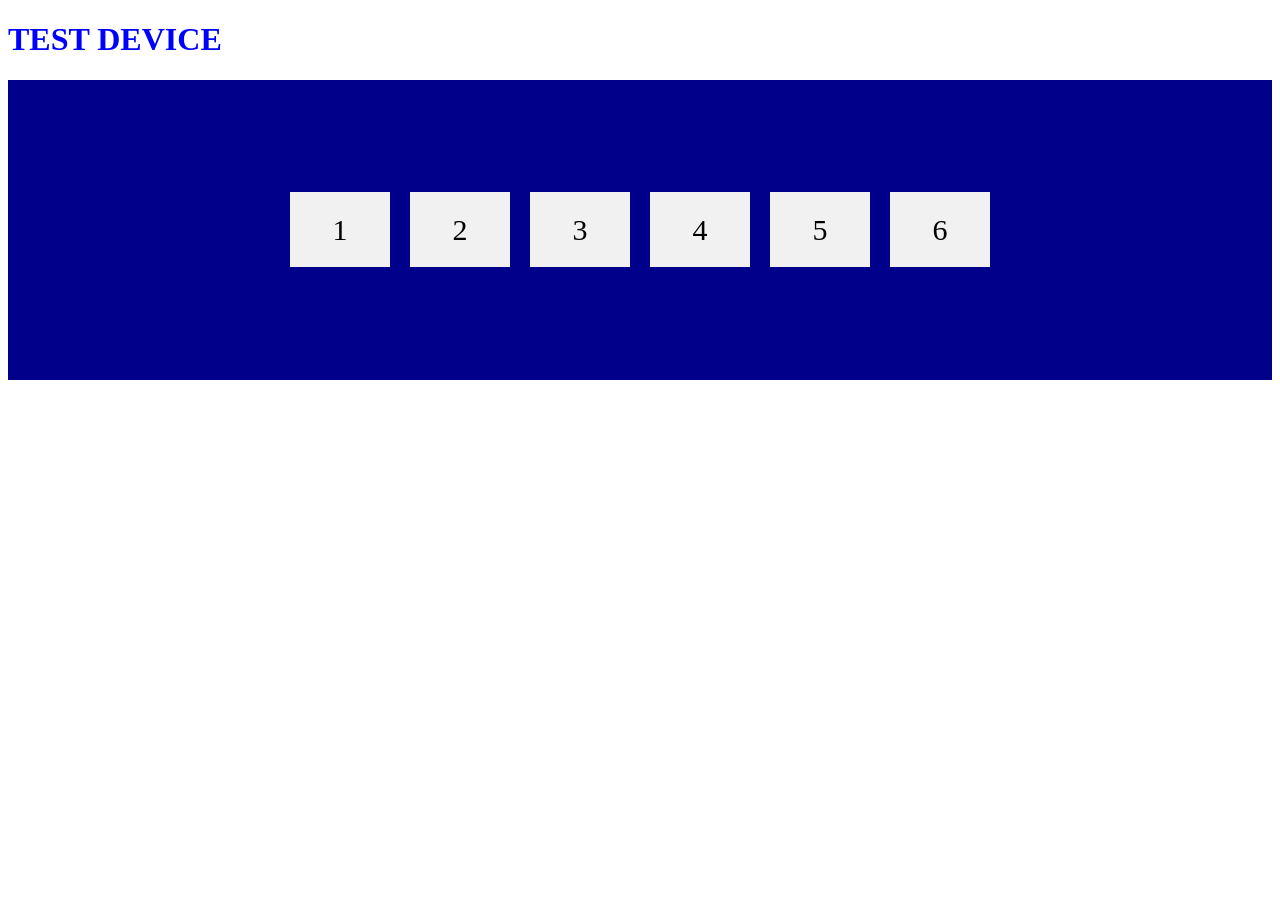
==== index.html @ 32642488 "up" ====
<!doctype html>
<html lang="en">
<head>
  <meta charset="utf-8">
  <meta name="viewport" content="width=device-width, initial-scale=1">
  <title>Write Title Here</title>
  <link rel="stylesheet" media="(max-width:600px)" href="d-small.css">
  <link rel="stylesheet" media="(min-width:601px)" href="d-large.css">
  <link rel="stylesheet" media="(orientation: portrait)" href="portrait.css">
  <link rel="stylesheet" media="(orientation: landscape)" href="landscape.css">
  <style>
    .flex-container {
      display: flex;
      flex-flow: row wrap;
      height: 300px;
      justify-content: center;
      align-items: center;
      background-color: darkblue;
    }

    .flex-container > div {
      background-color: #f1f1f1;
      width: 100px;
      margin: 10px;
      text-align: center;
      line-height: 75px;
      font-size: 30px;
    }



  </style>
</head>
<body>
  <h1>TEST DEVICE</h1>

  <div class="flex-container">
    <div>1</div>
    <div>2</div>
    <div>3</div>
    <div>4</div>
    <div>5</div>
    <div>6</div>
  </div>
</body>
</html>
---- d-small.css ----
h1{
  color: brown; 
}
---- d-large.css ----
h1{
  color: blue; 
}
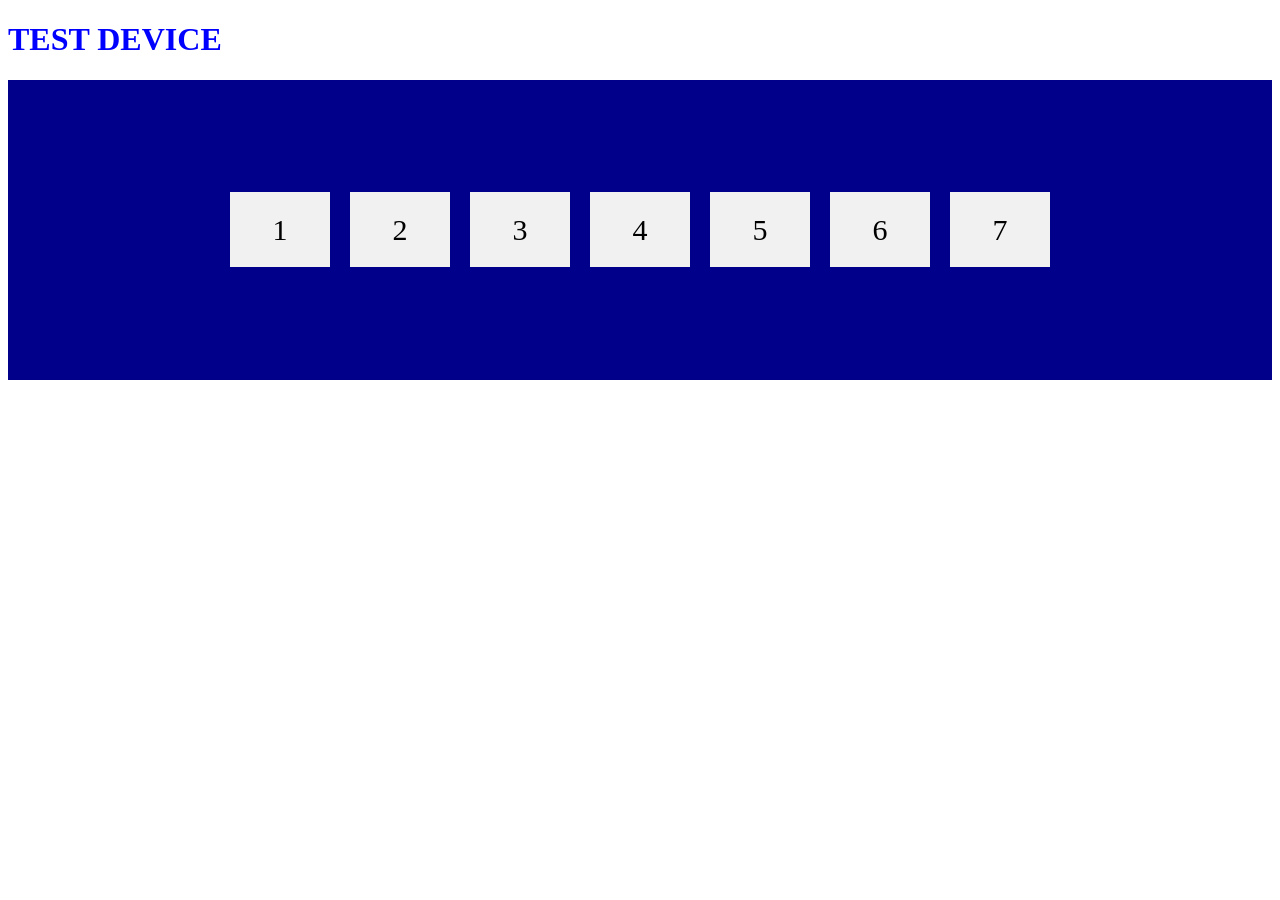
==== commit be820b2c: "kontol" ====
--- a/index.html
+++ b/index.html
@@ -41,6 +41,7 @@
     <div>4</div>
     <div>5</div>
     <div>6</div>
+    <div>7</div>
   </div>
 </body>
 </html>
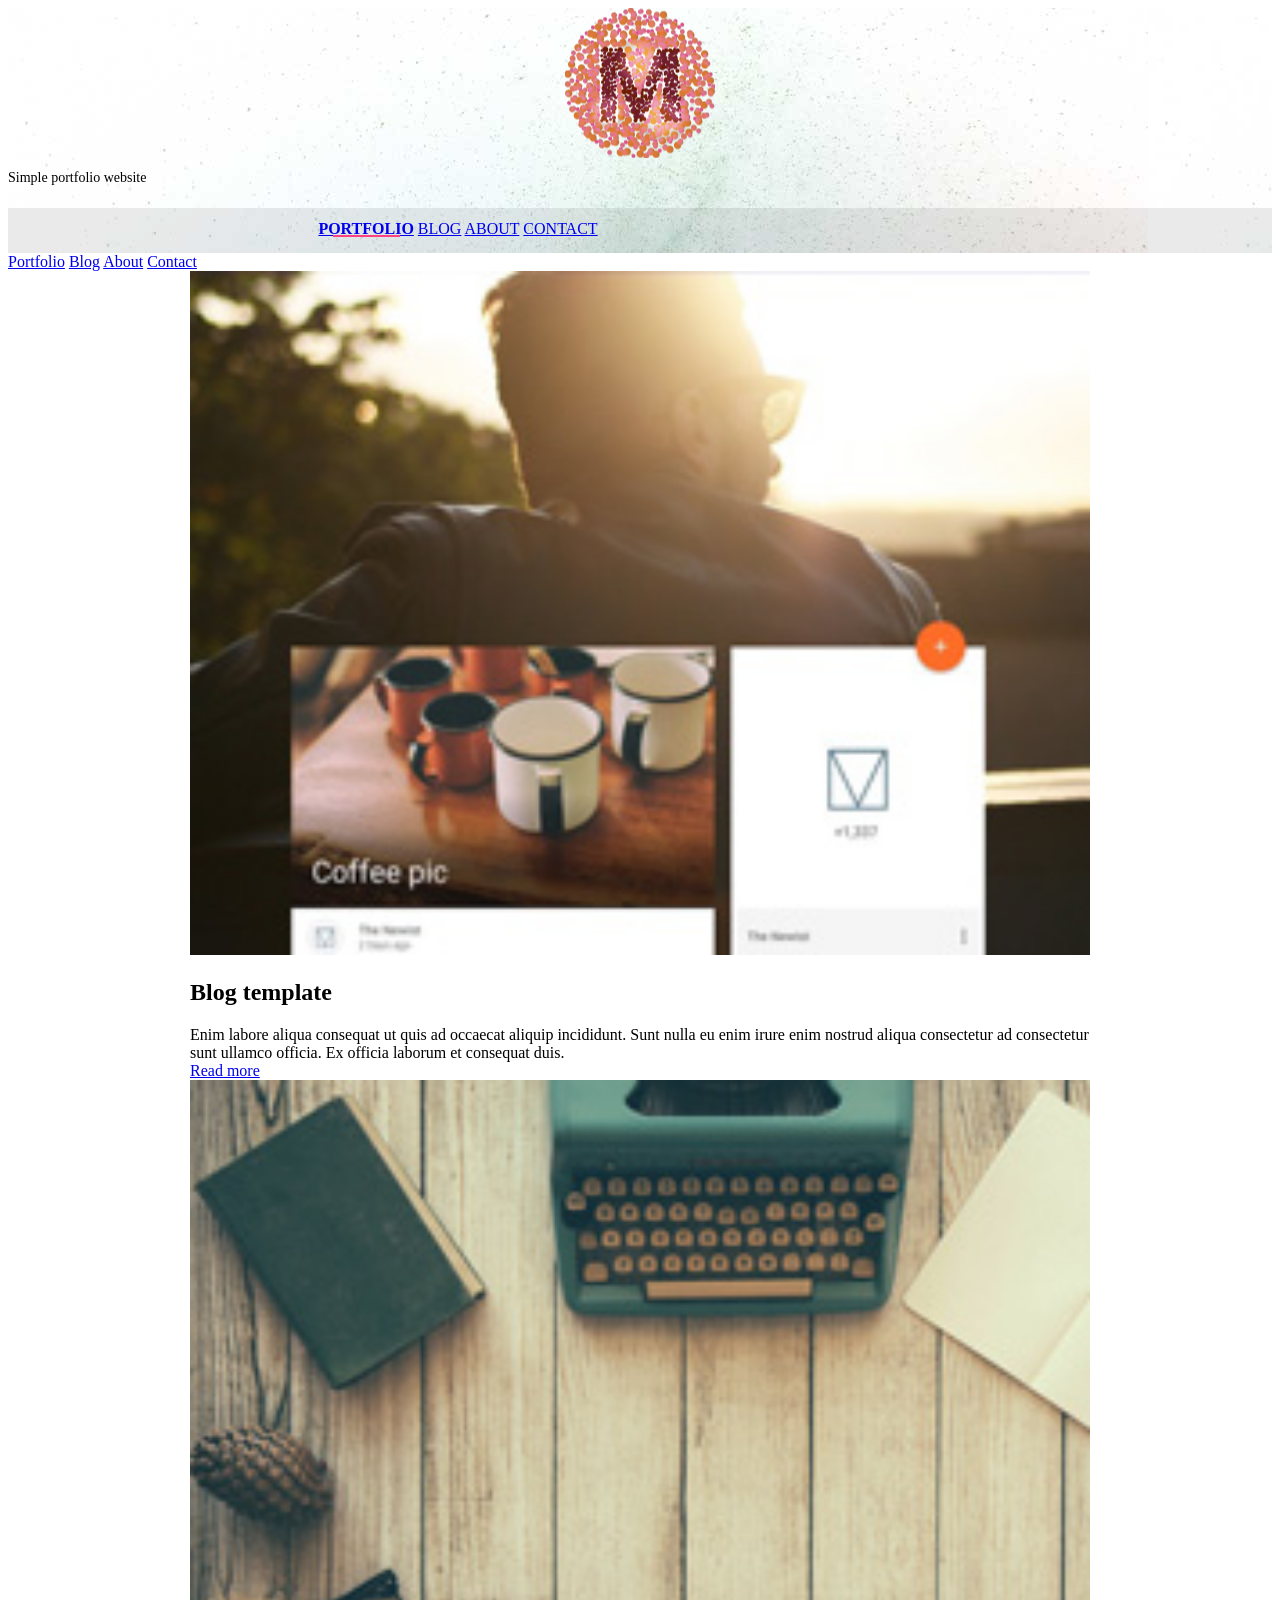
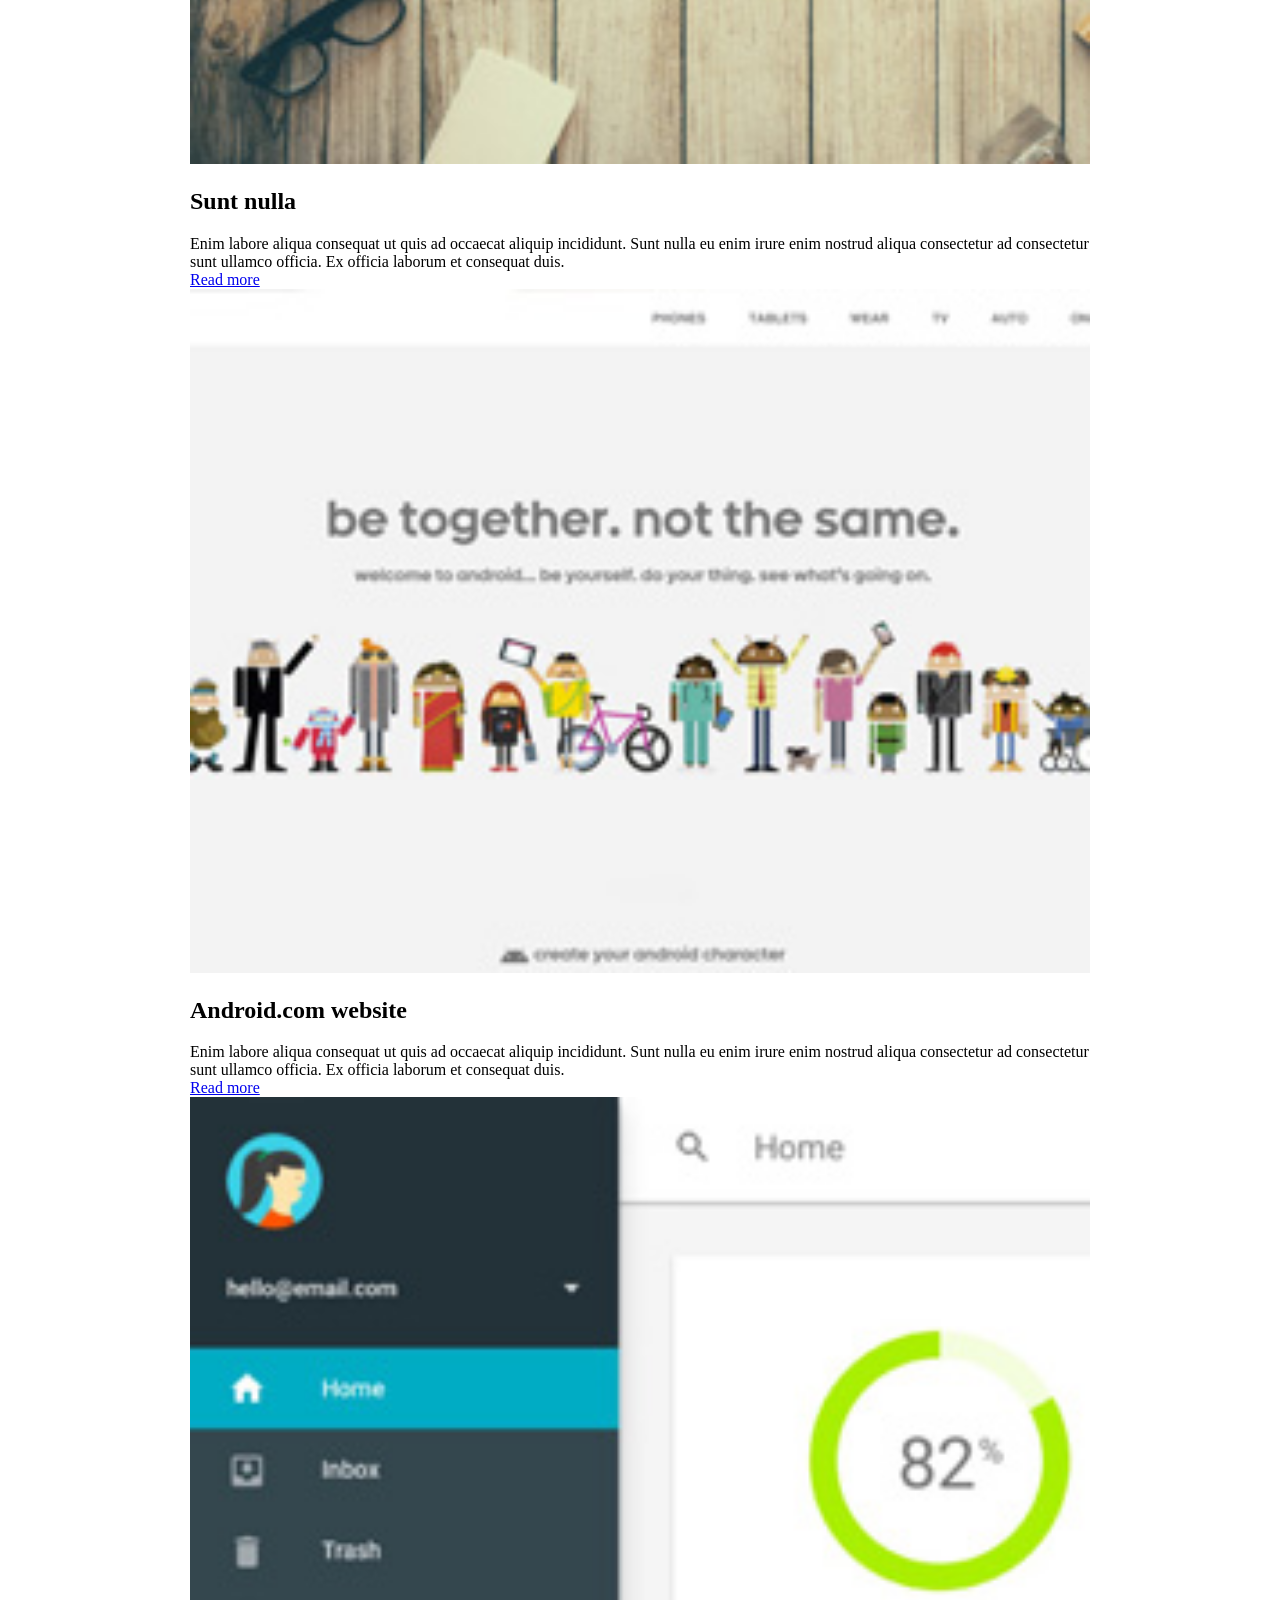
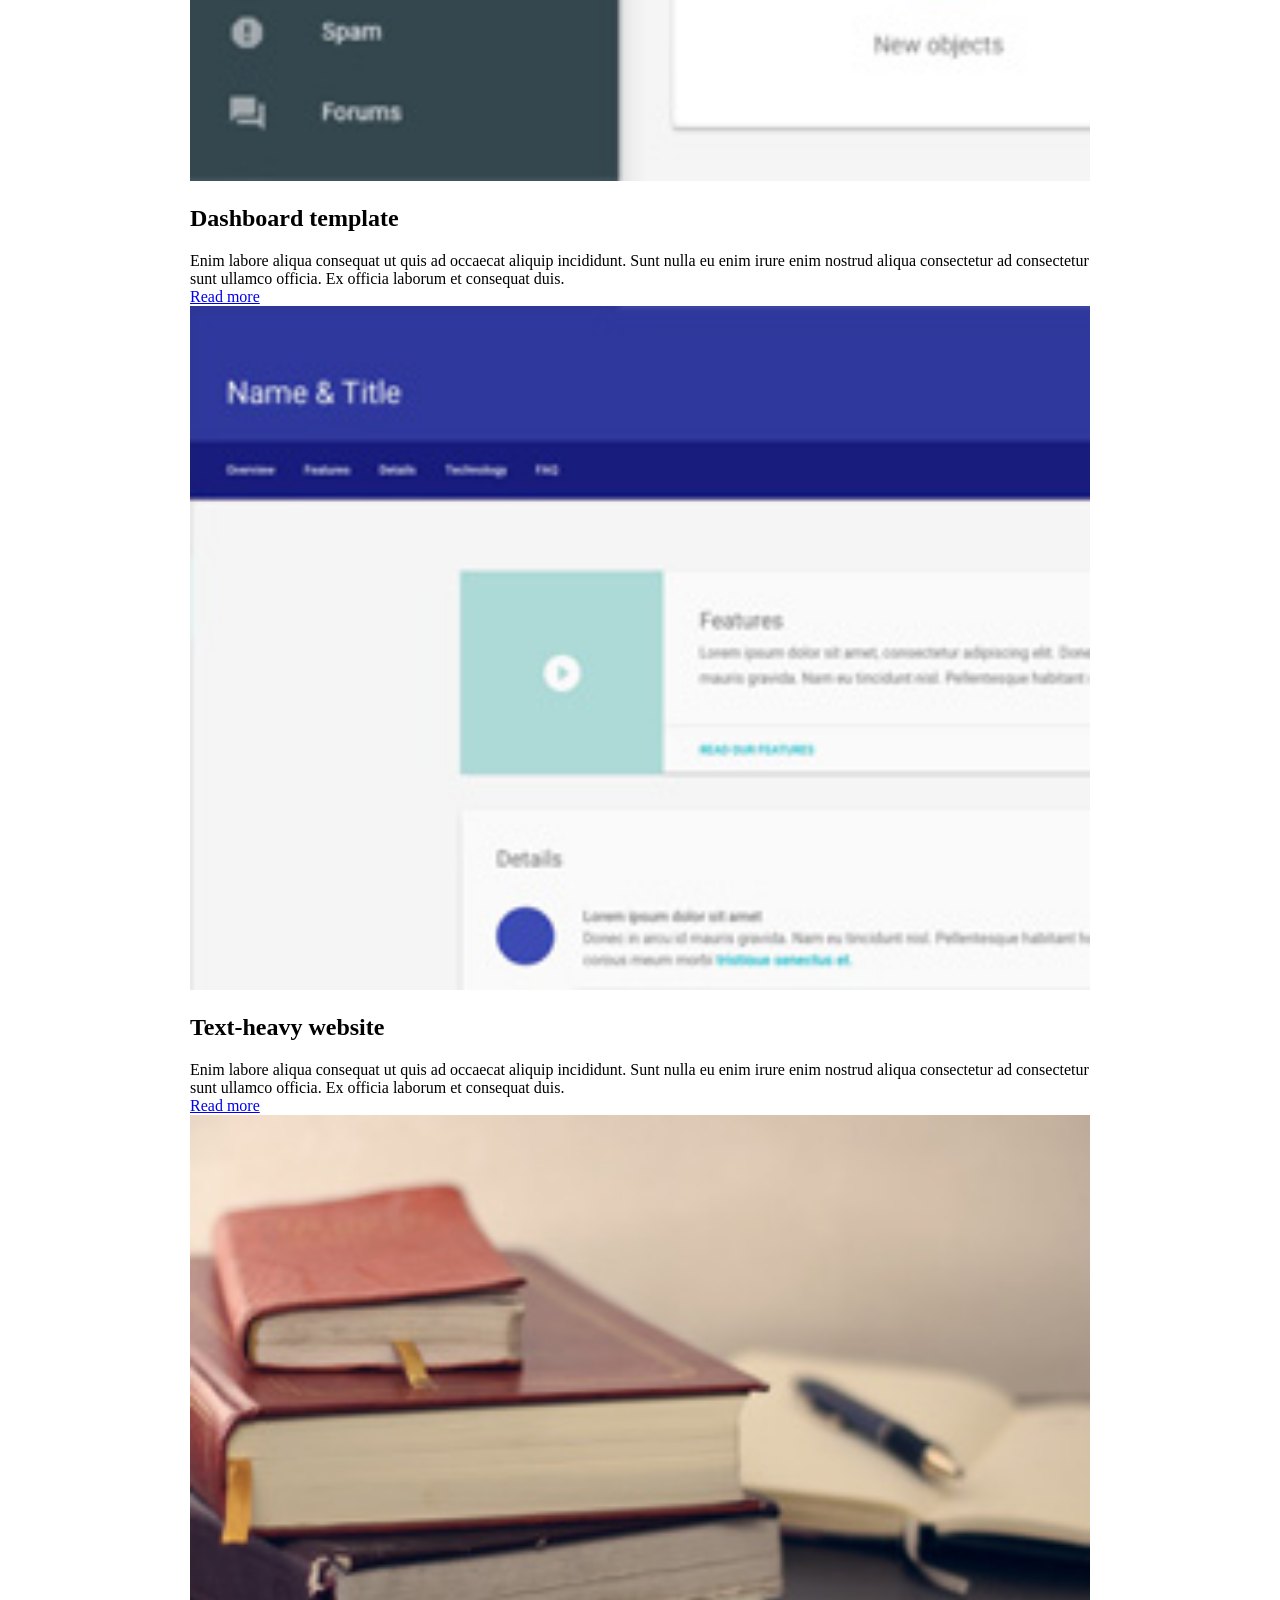
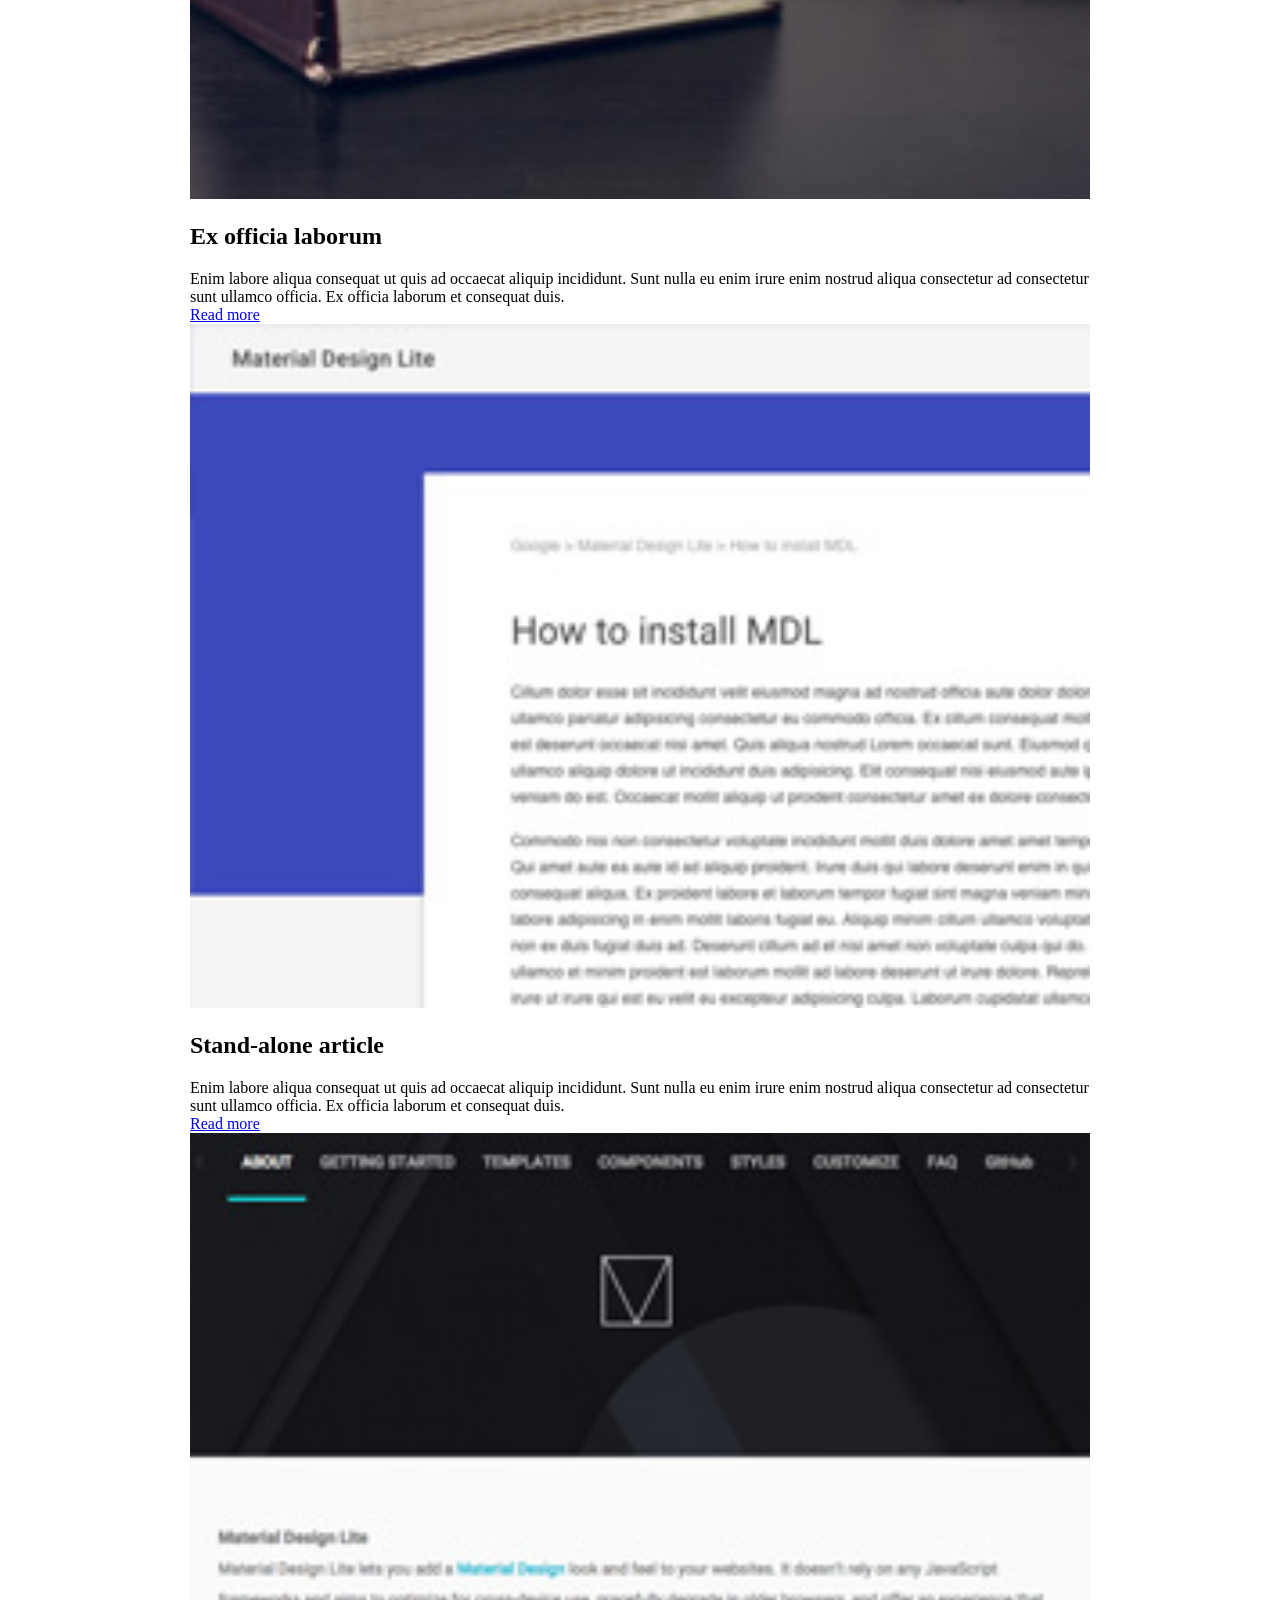
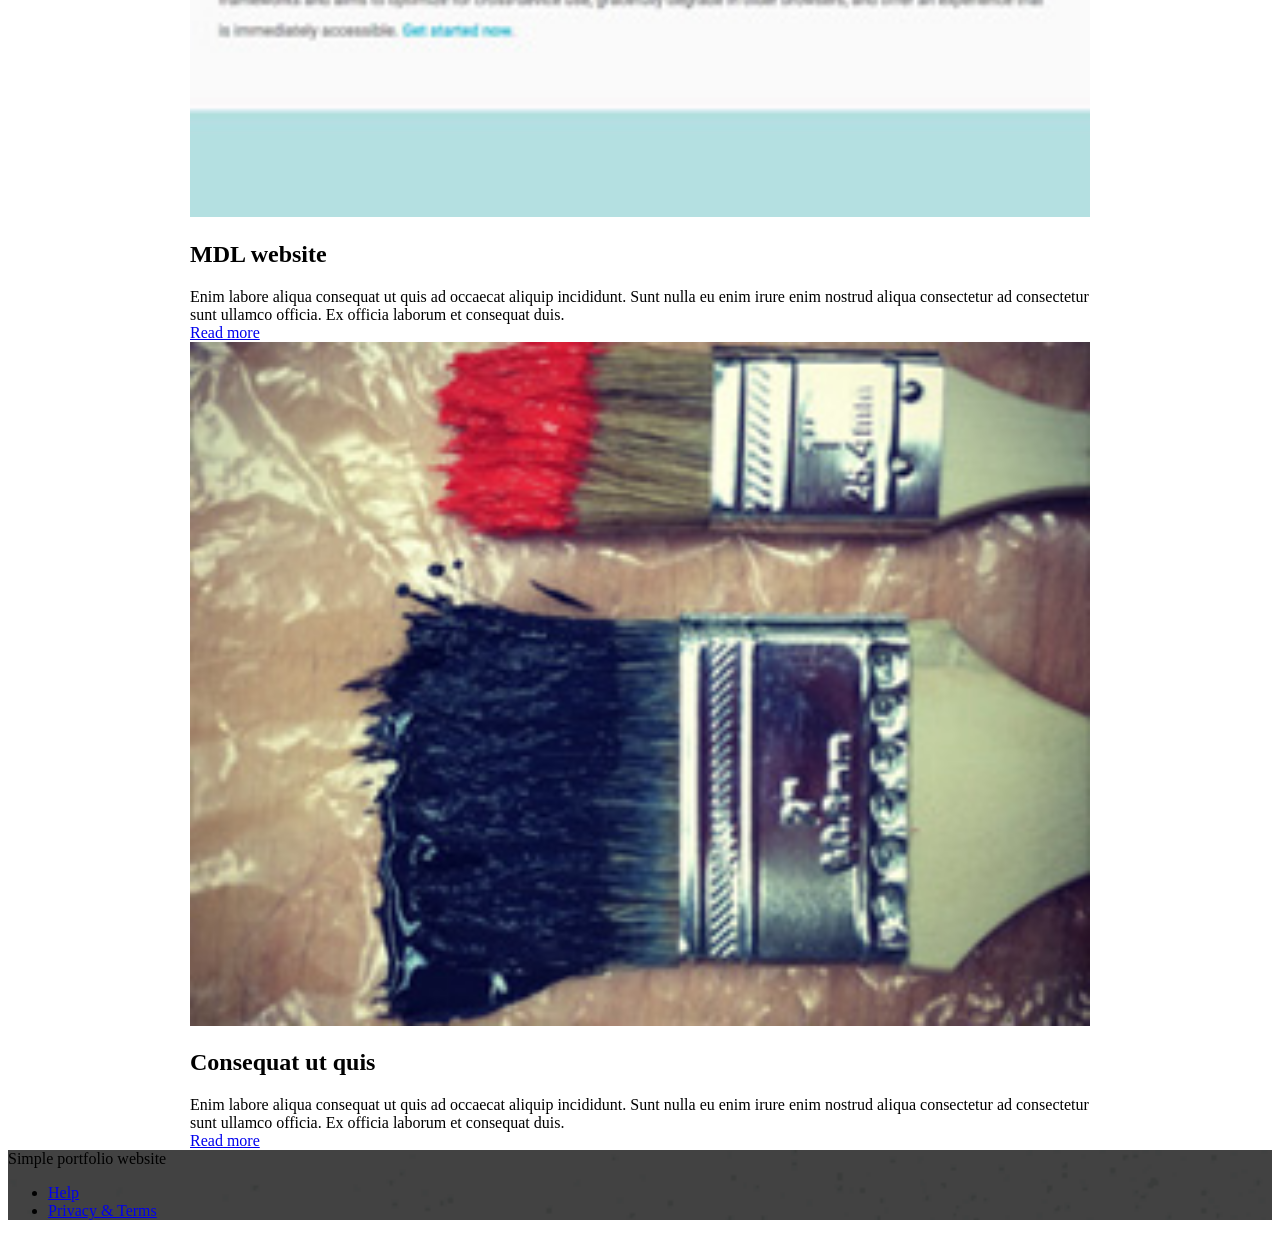
==== commit 935f7767: "up" ====
--- a/index.html
+++ b/index.html
@@ -1,47 +1,207 @@
 <!doctype html>
+<!--
+  Material Design Lite
+  Copyright 2015 Google Inc. All rights reserved.
+
+  Licensed under the Apache License, Version 2.0 (the "License");
+  you may not use this file except in compliance with the License.
+  You may obtain a copy of the License at
+
+      https://www.apache.org/licenses/LICENSE-2.0
+
+  Unless required by applicable law or agreed to in writing, software
+  distributed under the License is distributed on an "AS IS" BASIS,
+  WITHOUT WARRANTIES OR CONDITIONS OF ANY KIND, either express or implied.
+  See the License for the specific language governing permissions and
+  limitations under the License
+-->
 <html lang="en">
+
 <head>
-  <meta charset="utf-8">
-  <meta name="viewport" content="width=device-width, initial-scale=1">
-  <title>Write Title Here</title>
-  <link rel="stylesheet" media="(max-width:600px)" href="d-small.css">
-  <link rel="stylesheet" media="(min-width:601px)" href="d-large.css">
-  <link rel="stylesheet" media="(orientation: portrait)" href="portrait.css">
-  <link rel="stylesheet" media="(orientation: landscape)" href="landscape.css">
-  <style>
-    .flex-container {
-      display: flex;
-      flex-flow: row wrap;
-      height: 300px;
-      justify-content: center;
-      align-items: center;
-      background-color: darkblue;
-    }
-
-    .flex-container > div {
-      background-color: #f1f1f1;
-      width: 100px;
-      margin: 10px;
-      text-align: center;
-      line-height: 75px;
-      font-size: 30px;
-    }
-
-
-
-  </style>
+    <meta charset="utf-8">
+    <meta http-equiv="X-UA-Compatible" content="IE=edge">
+    <meta name="description" content="A portfolio template that uses Material Design Lite.">
+    <meta name="viewport" content="width=device-width, initial-scale=1.0, minimum-scale=1.0">
+    <title>MDL-Static Website</title>
+    <link rel="manifest" href="./manifest.json">
+    <link rel="stylesheet" href="https://fonts.googleapis.com/css?family=Roboto:regular,bold,italic,thin,light,bolditalic,black,medium&amp;lang=en">
+    <link rel="stylesheet" href="https://code.getmdl.io/1.3.0/material.grey-pink.min.css" />
+    <link rel="stylesheet" href="styles.css" />
+
+
+    <link rel="stylesheet" href="https://fonts.googleapis.com/icon?family=Material+Icons">
 </head>
+
 <body>
-  <h1>TEST DEVICE</h1>
-
-  <div class="flex-container">
-    <div>1</div>
-    <div>2</div>
-    <div>3</div>
-    <div>4</div>
-    <div>5</div>
-    <div>6</div>
-    <div>7</div>
-  </div>
+    <div class="mdl-layout mdl-js-layout mdl-layout--fixed-header">
+        <header class="mdl-layout__header mdl-layout__header--waterfall portfolio-header">
+            <div class="mdl-layout__header-row portfolio-logo-row">
+                <span class="mdl-layout__title">
+                    <div class="portfolio-logo"></div>
+                    <span class="mdl-layout__title">Simple portfolio website</span>
+                </span>
+            </div>
+            <div class="mdl-layout__header-row portfolio-navigation-row mdl-layout--large-screen-only">
+                <nav class="mdl-navigation mdl-typography--body-1-force-preferred-font">
+                    <a class="mdl-navigation__link is-active" href="index.html">Portfolio</a>
+                    <a class="mdl-navigation__link" href="blog.html">Blog</a>
+                    <a class="mdl-navigation__link" href="about.html">About</a>
+                    <a class="mdl-navigation__link" href="contact.html">Contact</a>
+                </nav>
+            </div>
+        </header>
+        <div class="mdl-layout__drawer mdl-layout--small-screen-only">
+            <nav class="mdl-navigation mdl-typography--body-1-force-preferred-font">
+                <a class="mdl-navigation__link is-active" href="index.html">Portfolio</a>
+                <a class="mdl-navigation__link" href="blog.html">Blog</a>
+                <a class="mdl-navigation__link" href="about.html">About</a>
+                <a class="mdl-navigation__link" href="contact.html">Contact</a>
+            </nav>
+        </div>
+        <main class="mdl-layout__content">
+            <div class="mdl-grid portfolio-max-width">
+                <div class="mdl-cell mdl-card mdl-shadow--4dp portfolio-card">
+                    <div class="mdl-card__media">
+                        <img class="article-image" src=" images/example-work01.jpg" border="0" alt="">
+                    </div>
+                    <div class="mdl-card__title">
+                        <h2 class="mdl-card__title-text">Blog template</h2>
+                    </div>
+                    <div class="mdl-card__supporting-text">
+                        Enim labore aliqua consequat ut quis ad occaecat aliquip incididunt. Sunt nulla eu enim irure enim nostrud aliqua consectetur ad consectetur sunt ullamco officia. Ex officia laborum et consequat duis.
+                    </div>
+                    <div class="mdl-card__actions mdl-card--border">
+                        <a class="mdl-button mdl-button--colored mdl-js-button mdl-js-ripple-effect mdl-button--accent" href="portfolio-example01.html">Read more</a>
+                    </div>
+                </div>
+                <div class="mdl-cell mdl-card mdl-shadow--4dp portfolio-card">
+                    <div class="mdl-card__media">
+                        <img class="article-image" src=" images/example-work07.jpg" border="0" alt="">
+                    </div>
+                    <div class="mdl-card__title">
+                        <h2 class="mdl-card__title-text">Sunt nulla</h2>
+                    </div>
+                    <div class="mdl-card__supporting-text">
+                        Enim labore aliqua consequat ut quis ad occaecat aliquip incididunt. Sunt nulla eu enim irure enim nostrud aliqua consectetur ad consectetur sunt ullamco officia. Ex officia laborum et consequat duis.
+                    </div>
+                    <div class="mdl-card__actions mdl-card--border">
+                        <a class="mdl-button mdl-button--colored mdl-js-button mdl-js-ripple-effect mdl-button--accent" href="portfolio-example01.html">Read more</a>
+                    </div>
+                </div>
+                <div class="mdl-cell mdl-card mdl-shadow--4dp portfolio-card">
+                    <div class="mdl-card__media">
+                        <img class="article-image" src=" images/example-work02.jpg" border="0" alt="">
+                    </div>
+                    <div class="mdl-card__title">
+                        <h2 class="mdl-card__title-text">Android.com website</h2>
+                    </div>
+                    <div class="mdl-card__supporting-text">
+                        Enim labore aliqua consequat ut quis ad occaecat aliquip incididunt. Sunt nulla eu enim irure enim nostrud aliqua consectetur ad consectetur sunt ullamco officia. Ex officia laborum et consequat duis.
+                    </div>
+                    <div class="mdl-card__actions mdl-card--border">
+                        <a class="mdl-button mdl-button--colored mdl-js-button mdl-js-ripple-effect mdl-button--accent" href="portfolio-example01.html">Read more</a>
+                    </div>
+                </div>
+                <div class="mdl-cell mdl-card mdl-shadow--4dp portfolio-card">
+                    <div class="mdl-card__media">
+                        <img class="article-image" src=" images/example-work03.jpg" border="0" alt="">
+                    </div>
+                    <div class="mdl-card__title">
+                        <h2 class="mdl-card__title-text">Dashboard template</h2>
+                    </div>
+                    <div class="mdl-card__supporting-text">
+                        Enim labore aliqua consequat ut quis ad occaecat aliquip incididunt. Sunt nulla eu enim irure enim nostrud aliqua consectetur ad consectetur sunt ullamco officia. Ex officia laborum et consequat duis.
+                    </div>
+                    <div class="mdl-card__actions mdl-card--border">
+                        <a class="mdl-button mdl-button--colored mdl-js-button mdl-js-ripple-effect mdl-button--accent" href="portfolio-example01.html">Read more</a>
+                    </div>
+                </div>
+                <div class="mdl-cell mdl-card mdl-shadow--4dp portfolio-card">
+                    <div class="mdl-card__media">
+                        <img class="article-image" src=" images/example-work04.jpg" border="0" alt="">
+                    </div>
+                    <div class="mdl-card__title">
+                        <h2 class="mdl-card__title-text">Text-heavy website</h2>
+                    </div>
+                    <div class="mdl-card__supporting-text">
+                        Enim labore aliqua consequat ut quis ad occaecat aliquip incididunt. Sunt nulla eu enim irure enim nostrud aliqua consectetur ad consectetur sunt ullamco officia. Ex officia laborum et consequat duis.
+                    </div>
+                    <div class="mdl-card__actions mdl-card--border">
+                        <a class="mdl-button mdl-button--colored mdl-js-button mdl-js-ripple-effect mdl-button--accent" href="portfolio-example01.html">Read more</a>
+                    </div>
+                </div>
+                <div class="mdl-cell mdl-card mdl-shadow--4dp portfolio-card">
+                    <div class="mdl-card__media">
+                        <img class="article-image" src=" images/example-work08.jpg" border="0" alt="">
+                    </div>
+                    <div class="mdl-card__title">
+                        <h2 class="mdl-card__title-text">Ex officia laborum</h2>
+                    </div>
+                    <div class="mdl-card__supporting-text">
+                        Enim labore aliqua consequat ut quis ad occaecat aliquip incididunt. Sunt nulla eu enim irure enim nostrud aliqua consectetur ad consectetur sunt ullamco officia. Ex officia laborum et consequat duis.
+                    </div>
+                    <div class="mdl-card__actions mdl-card--border">
+                        <a class="mdl-button mdl-button--colored mdl-js-button mdl-js-ripple-effect mdl-button--accent" href="portfolio-example01.html">Read more</a>
+                    </div>
+                </div>
+                <div class="mdl-cell mdl-card mdl-shadow--4dp portfolio-card">
+                    <div class="mdl-card__media">
+                        <img class="article-image" src=" images/example-work05.jpg" border="0" alt="">
+                    </div>
+                    <div class="mdl-card__title">
+                        <h2 class="mdl-card__title-text">Stand-alone article</h2>
+                    </div>
+                    <div class="mdl-card__supporting-text">
+                        Enim labore aliqua consequat ut quis ad occaecat aliquip incididunt. Sunt nulla eu enim irure enim nostrud aliqua consectetur ad consectetur sunt ullamco officia. Ex officia laborum et consequat duis.
+                    </div>
+                    <div class="mdl-card__actions mdl-card--border">
+                        <a class="mdl-button mdl-button--colored mdl-js-button mdl-js-ripple-effect mdl-button--accent" href="portfolio-example01.html">Read more</a>
+                    </div>
+                </div>
+                <div class="mdl-cell mdl-card mdl-shadow--4dp portfolio-card">
+                    <div class="mdl-card__media">
+                        <img class="article-image" src=" images/example-work06.jpg" border="0" alt="">
+                    </div>
+                    <div class="mdl-card__title">
+                        <h2 class="mdl-card__title-text">MDL website</h2>
+                    </div>
+                    <div class="mdl-card__supporting-text">
+                        Enim labore aliqua consequat ut quis ad occaecat aliquip incididunt. Sunt nulla eu enim irure enim nostrud aliqua consectetur ad consectetur sunt ullamco officia. Ex officia laborum et consequat duis.
+                    </div>
+                    <div class="mdl-card__actions mdl-card--border">
+                        <a class="mdl-button mdl-button--colored mdl-js-button mdl-js-ripple-effect mdl-button--accent" href="portfolio-example01.html">Read more</a>
+                    </div>
+                </div>
+                <div class="mdl-cell mdl-card mdl-shadow--4dp portfolio-card">
+                    <div class="mdl-card__media">
+                        <img class="article-image" src=" images/example-work09.jpg" border="0" alt="">
+                    </div>
+                    <div class="mdl-card__title">
+                        <h2 class="mdl-card__title-text">Consequat ut quis</h2>
+                    </div>
+                    <div class="mdl-card__supporting-text">
+                        Enim labore aliqua consequat ut quis ad occaecat aliquip incididunt. Sunt nulla eu enim irure enim nostrud aliqua consectetur ad consectetur sunt ullamco officia. Ex officia laborum et consequat duis.
+                    </div>
+                    <div class="mdl-card__actions mdl-card--border">
+                        <a class="mdl-button mdl-button--colored mdl-js-button mdl-js-ripple-effect mdl-button--accent" href="portfolio-example01.html">Read more</a>
+                    </div>
+                </div>
+            </div>
+            <footer class="mdl-mini-footer">
+                <div class="mdl-mini-footer__left-section">
+                    <div class="mdl-logo">Simple portfolio website</div>
+                </div>
+                <div class="mdl-mini-footer__right-section">
+                    <ul class="mdl-mini-footer__link-list">
+                        <li><a href="#">Help</a></li>
+                        <li><a href="#">Privacy & Terms</a></li>
+                    </ul>
+                </div>
+            </footer>
+        </main>
+    </div>
+    <script src="https://code.getmdl.io/1.3.0/material.min.js"></script>
+    <script src="./sw.js"></script>
 </body>
+
 </html>
--- a/styles.css
+++ b/styles.css
@@ -0,0 +1,170 @@
+.portfolio-header {
+  position: relative;
+  background-image: url(images/header-bg.jpg);
+}
+
+.portfolio-header .mdl-layout__header-row {
+  padding: 0;
+  -webkit-justify-content: center;
+      -ms-flex-pack: center;
+          justify-content: center;
+}
+
+.mdl-layout__title {
+  font-size: 14px;
+  text-align: center;
+  font-weight: 300;
+}
+
+.is-compact .mdl-layout__title span {
+  display: none;
+}
+
+.portfolio-logo-row {
+  min-height: 200px;
+}
+
+.is-compact .portfolio-logo-row {
+  min-height: auto;
+}
+
+.portfolio-logo {
+  background: url(images/logo.png) 50% no-repeat;
+  background-size: cover;
+  height: 150px;
+  width: 150px;
+  margin: auto auto 10px;
+}
+
+.is-compact .portfolio-logo {
+  height: 50px;
+  width: 50px;
+  margin-top: 7px;
+}
+
+.portfolio-navigation-row {
+  background-color: rgba(0, 0, 0, 0.08);
+  text-transform: uppercase;
+  height: 45px;
+}
+
+.portfolio-navigation-row  .mdl-navigation {
+  text-align: center;
+  max-width: 900px;
+  width: 100%;
+}
+
+.portfolio-navigation-row .mdl-navigation__link {
+  -webkit-flex: 1;
+      -ms-flex: 1;
+          flex: 1;
+  line-height: 42px;
+}
+
+.portfolio-header .mdl-layout__drawer-button {
+    background-color: rgba(197, 197, 197, 0.44);
+}
+
+.portfolio-navigation-row .is-active {
+  position: relative;
+  font-weight: bold;
+}
+
+.portfolio-navigation-row .is-active:after {
+  content: "";
+  width: 70%;
+  height: 2px;
+  display: block;
+  position: absolute;
+  bottom: 0;
+  left: 0;
+  background-color: rgb(255,64,129);
+  left: 15%;
+}
+
+.portfolio-card .mdl-card__title {
+  padding-bottom: 0;
+}
+
+.portfolio-blog-card-full-bg {
+  background: url(images/example-blog03.jpg) center / cover;
+}
+
+.portfolio-blog-card-event-bg {
+  background: url(images/example-blog05.jpg) center / cover;
+}
+
+.portfolio-blog-card-strip-bg {
+  background: url(images/example-blog06.jpg) center / cover;
+}
+
+.portfolio-blog-card-compact .mdl-card__title {
+  padding-bottom: 0;
+}
+
+.portfolio-blog-card-bg > .mdl-card__actions {
+  height: 52px;
+  padding: 16px;
+  background: rgba(0, 0, 0, 0.2);
+}
+
+img.article-image {
+  width: 100%;
+  height: auto;
+}
+
+.portfolio-max-width {
+  max-width: 900px;
+  margin: auto;
+}
+
+.portfolio-copy {
+  max-width: 700px;
+}
+
+.no-padding {
+  padding: 0;
+}
+
+.no-left-padding{
+  padding-left: 0;
+}
+
+.no-bottom-padding {
+  padding-bottom: 0;
+}
+
+.padding-top {
+  padding: 10px 0 0;
+}
+
+.portfolio-share-btn {
+  position: relative;
+  float: right;
+  top: -4px;
+}
+
+.demo-card-event > .mdl-card__actions {
+    -webkit-align-items: center;
+        -ms-flex-align: center;
+            align-items: center;
+    box-sizing: border-box;
+    display: -webkit-flex;
+    display: -ms-flexbox;
+    display: flex;
+}
+
+.portfolio-contact .mdl-textfield {
+  width: 100%;
+}
+
+.portfolio-contact form {
+  max-width: 550px;
+  margin: auto;
+}
+
+footer {
+  background-image: url(images/footer-background.png);
+  background-size: cover;
+}
+
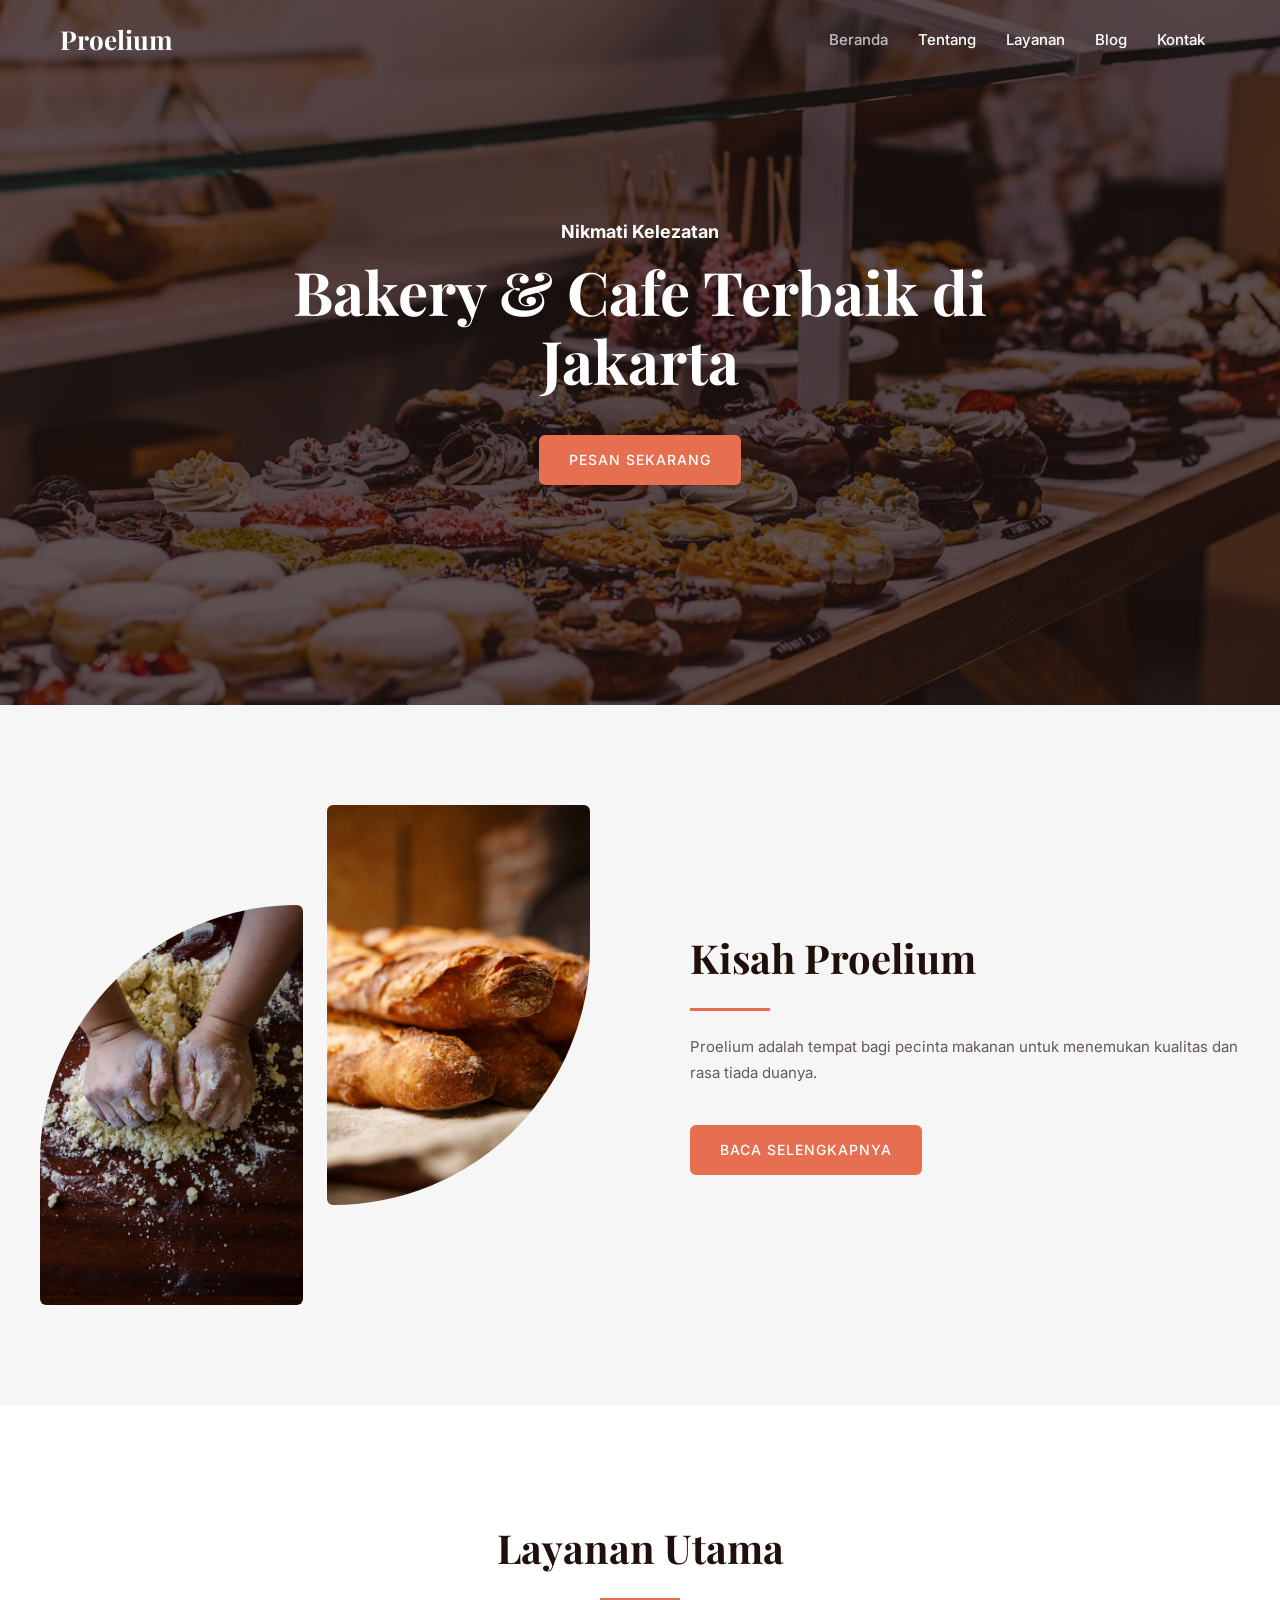
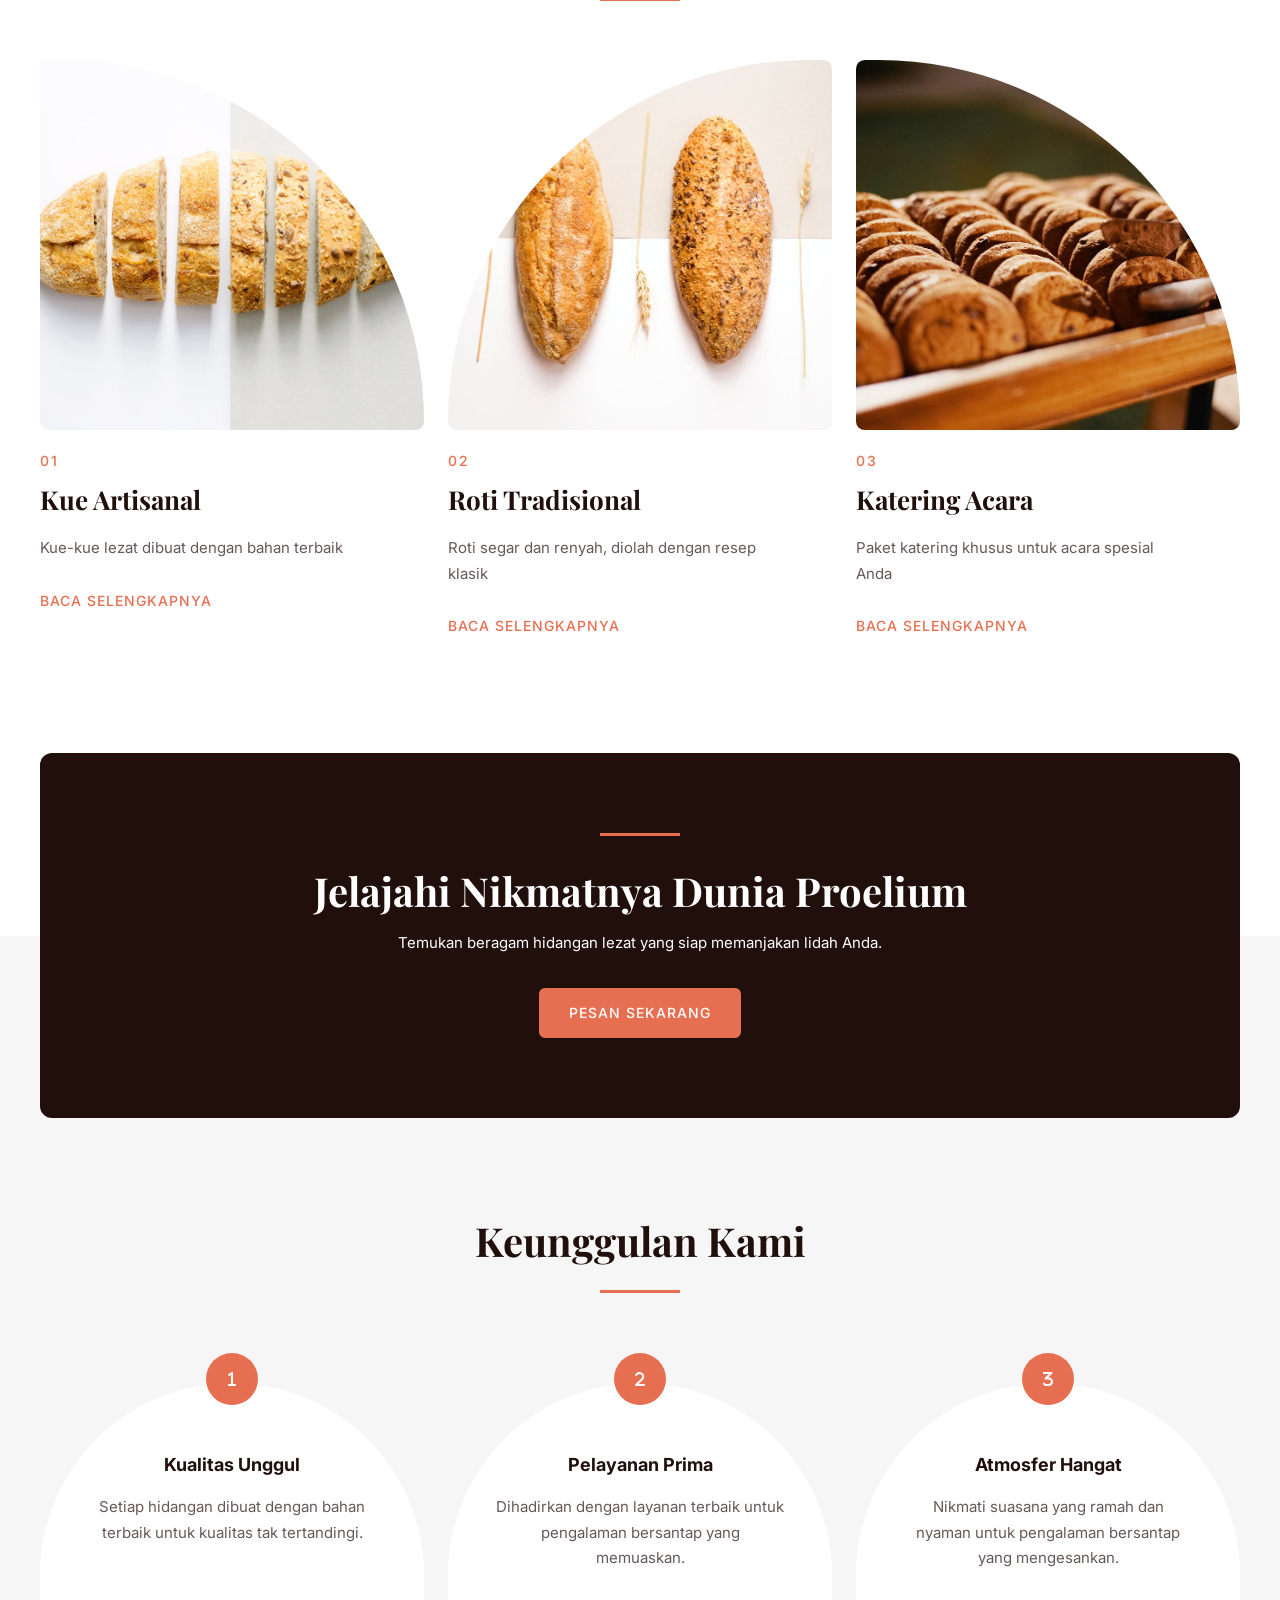
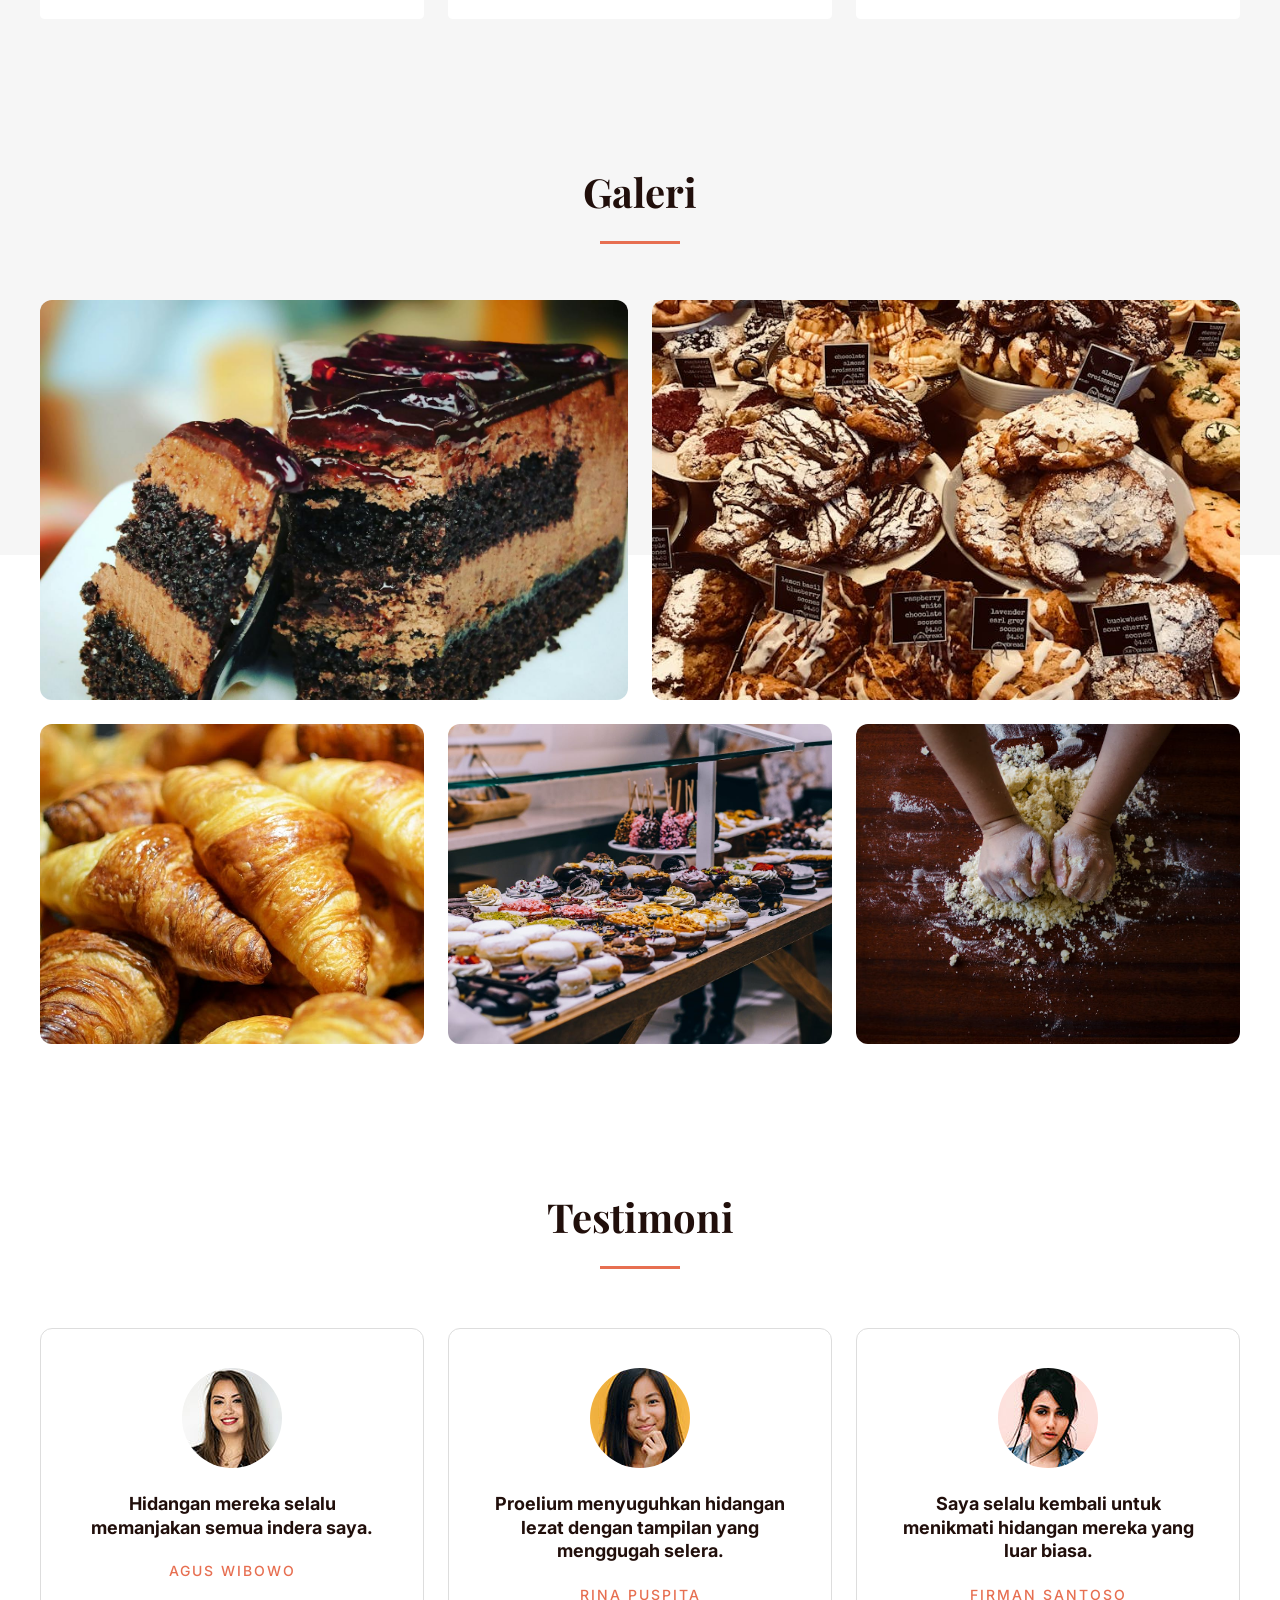
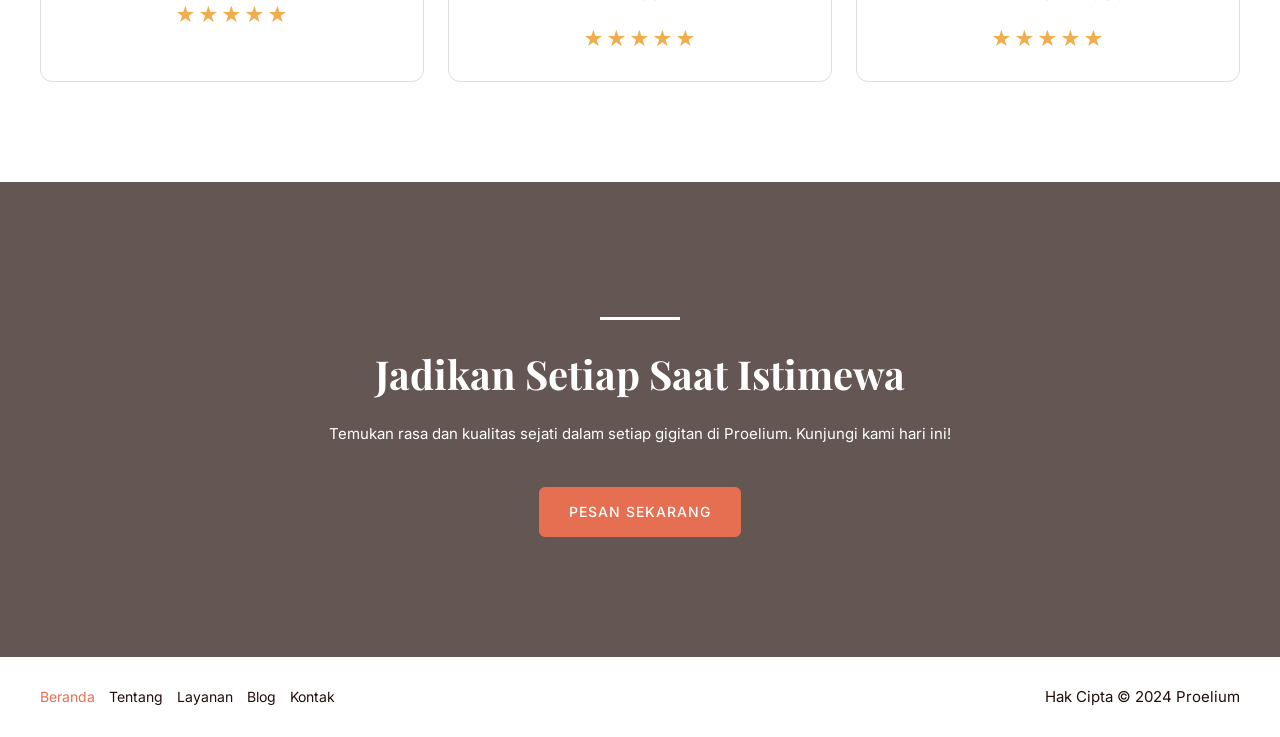
==== commit 091f144f: "init" ====
--- a/index.html
+++ b/index.html
@@ -1,207 +1,569 @@
-<!doctype html>
-<!--
-  Material Design Lite
-  Copyright 2015 Google Inc. All rights reserved.
-
-  Licensed under the Apache License, Version 2.0 (the "License");
-  you may not use this file except in compliance with the License.
-  You may obtain a copy of the License at
-
-      https://www.apache.org/licenses/LICENSE-2.0
-
-  Unless required by applicable law or agreed to in writing, software
-  distributed under the License is distributed on an "AS IS" BASIS,
-  WITHOUT WARRANTIES OR CONDITIONS OF ANY KIND, either express or implied.
-  See the License for the specific language governing permissions and
-  limitations under the License
--->
-<html lang="en">
-
+<!DOCTYPE html>
+<html lang="id">
 <head>
-    <meta charset="utf-8">
-    <meta http-equiv="X-UA-Compatible" content="IE=edge">
-    <meta name="description" content="A portfolio template that uses Material Design Lite.">
-    <meta name="viewport" content="width=device-width, initial-scale=1.0, minimum-scale=1.0">
-    <title>MDL-Static Website</title>
-    <link rel="manifest" href="./manifest.json">
-    <link rel="stylesheet" href="https://fonts.googleapis.com/css?family=Roboto:regular,bold,italic,thin,light,bolditalic,black,medium&amp;lang=en">
-    <link rel="stylesheet" href="https://code.getmdl.io/1.3.0/material.grey-pink.min.css" />
-    <link rel="stylesheet" href="styles.css" />
-
-
-    <link rel="stylesheet" href="https://fonts.googleapis.com/icon?family=Material+Icons">
+<meta charset="UTF-8">
+<meta name="viewport" content="width=device-width, initial-scale=1">
+	 <link rel="profile" href="https://gmpg.org/xfn/11"> 
+	 <title>Proelium</title>
+<meta name="robots" content="max-image-preview:large">
+<link rel="dns-prefetch" href="//fonts.googleapis.com">
+<link rel="alternate" type="application/rss+xml" title="Proelium &raquo; Feed" href="/feed/">
+<link rel="alternate" type="application/rss+xml" title="Proelium &raquo; Umpan Komentar" href="/comments/feed/">
+<script>
+window._wpemojiSettings = {"baseUrl":"https:\/\/s.w.org\/images\/core\/emoji\/15.0.3\/72x72\/","ext":".png","svgUrl":"https:\/\/s.w.org\/images\/core\/emoji\/15.0.3\/svg\/","svgExt":".svg","source":{"concatemoji":"\/wp-includes\/js\/wp-emoji-release.min.js?ver=6.5.3"}};
+/*! This file is auto-generated */
+!function(i,n){var o,s,e;function c(e){try{var t={supportTests:e,timestamp:(new Date).valueOf()};sessionStorage.setItem(o,JSON.stringify(t))}catch(e){}}function p(e,t,n){e.clearRect(0,0,e.canvas.width,e.canvas.height),e.fillText(t,0,0);var t=new Uint32Array(e.getImageData(0,0,e.canvas.width,e.canvas.height).data),r=(e.clearRect(0,0,e.canvas.width,e.canvas.height),e.fillText(n,0,0),new Uint32Array(e.getImageData(0,0,e.canvas.width,e.canvas.height).data));return t.every(function(e,t){return e===r[t]})}function u(e,t,n){switch(t){case"flag":return n(e,"🏳️‍⚧️","🏳️​⚧️")?!1:!n(e,"🇺🇳","🇺​🇳")&&!n(e,"🏴󠁧󠁢󠁥󠁮󠁧󠁿","🏴​󠁧​󠁢​󠁥​󠁮​󠁧​󠁿");case"emoji":return!n(e,"🐦‍⬛","🐦​⬛")}return!1}function f(e,t,n){var r="undefined"!=typeof WorkerGlobalScope&&self instanceof WorkerGlobalScope?new OffscreenCanvas(300,150):i.createElement("canvas"),a=r.getContext("2d",{willReadFrequently:!0}),o=(a.textBaseline="top",a.font="600 32px Arial",{});return e.forEach(function(e){o[e]=t(a,e,n)}),o}function t(e){var t=i.createElement("script");t.src=e,t.defer=!0,i.head.appendChild(t)}"undefined"!=typeof Promise&&(o="wpEmojiSettingsSupports",s=["flag","emoji"],n.supports={everything:!0,everythingExceptFlag:!0},e=new Promise(function(e){i.addEventListener("DOMContentLoaded",e,{once:!0})}),new Promise(function(t){var n=function(){try{var e=JSON.parse(sessionStorage.getItem(o));if("object"==typeof e&&"number"==typeof e.timestamp&&(new Date).valueOf()<e.timestamp+604800&&"object"==typeof e.supportTests)return e.supportTests}catch(e){}return null}();if(!n){if("undefined"!=typeof Worker&&"undefined"!=typeof OffscreenCanvas&&"undefined"!=typeof URL&&URL.createObjectURL&&"undefined"!=typeof Blob)try{var e="postMessage("+f.toString()+"("+[JSON.stringify(s),u.toString(),p.toString()].join(",")+"));",r=new Blob([e],{type:"text/javascript"}),a=new Worker(URL.createObjectURL(r),{name:"wpTestEmojiSupports"});return void(a.onmessage=function(e){c(n=e.data),a.terminate(),t(n)})}catch(e){}c(n=f(s,u,p))}t(n)}).then(function(e){for(var t in e)n.supports[t]=e[t],n.supports.everything=n.supports.everything&&n.supports[t],"flag"!==t&&(n.supports.everythingExceptFlag=n.supports.everythingExceptFlag&&n.supports[t]);n.supports.everythingExceptFlag=n.supports.everythingExceptFlag&&!n.supports.flag,n.DOMReady=!1,n.readyCallback=function(){n.DOMReady=!0}}).then(function(){return e}).then(function(){var e;n.supports.everything||(n.readyCallback(),(e=n.source||{}).concatemoji?t(e.concatemoji):e.wpemoji&&e.twemoji&&(t(e.twemoji),t(e.wpemoji)))}))}((window,document),window._wpemojiSettings);
+</script>
+<link rel="stylesheet" id="astra-theme-css-css" href="/wp-content/themes/astra/assets/css/minified/main.min.css?ver=4.6.16" media="all">
+<style id="astra-theme-css-inline-css">:root{--ast-post-nav-space:0;--ast-container-default-xlg-padding:2.5em;--ast-container-default-lg-padding:2.5em;--ast-container-default-slg-padding:2em;--ast-container-default-md-padding:2.5em;--ast-container-default-sm-padding:2.5em;--ast-container-default-xs-padding:2.4em;--ast-container-default-xxs-padding:1.8em;--ast-code-block-background:#ECEFF3;--ast-comment-inputs-background:#F9FAFB;--ast-normal-container-width:1200px;--ast-narrow-container-width:750px;--ast-blog-title-font-weight:600;--ast-blog-meta-weight:600;}html{font-size:93.75%;}a{color:var(--ast-global-color-0);}a:hover,a:focus{color:var(--ast-global-color-1);}body,button,input,select,textarea,.ast-button,.ast-custom-button{font-family:'Inter',sans-serif;font-weight:inherit;font-size:15px;font-size:1rem;line-height:var(--ast-body-line-height,1.7em);}blockquote{color:var(--ast-global-color-3);}h1,.entry-content h1,h2,.entry-content h2,h3,.entry-content h3,h4,.entry-content h4,h5,.entry-content h5,h6,.entry-content h6,.site-title,.site-title a{font-family:'Playfair Display',serif;font-weight:700;}.ast-site-identity .site-title a{color:var(--ast-global-color-2);}.site-title{font-size:26px;font-size:1.7333333333333rem;display:block;}.site-header .site-description{font-size:15px;font-size:1rem;display:none;}.entry-title{font-size:26px;font-size:1.7333333333333rem;}.ast-blog-single-element.ast-taxonomy-container a{font-size:14px;font-size:0.93333333333333rem;}.ast-blog-meta-container{font-size:13px;font-size:0.86666666666667rem;}.archive .ast-article-post .ast-article-inner,.blog .ast-article-post .ast-article-inner,.archive .ast-article-post .ast-article-inner:hover,.blog .ast-article-post .ast-article-inner:hover{overflow:hidden;}h1,.entry-content h1{font-size:60px;font-size:4rem;font-weight:700;font-family:'Playfair Display',serif;line-height:1.15em;}h2,.entry-content h2{font-size:40px;font-size:2.6666666666667rem;font-weight:700;font-family:'Playfair Display',serif;line-height:1.16em;}h3,.entry-content h3{font-size:26px;font-size:1.7333333333333rem;font-weight:700;font-family:'Playfair Display',serif;line-height:1.2em;}h4,.entry-content h4{font-size:24px;font-size:1.6rem;line-height:1.3em;font-weight:700;font-family:'Playfair Display',serif;}h5,.entry-content h5{font-size:18px;font-size:1.2rem;line-height:1.36em;font-weight:700;font-family:'Playfair Display',serif;}h6,.entry-content h6{font-size:14px;font-size:0.93333333333333rem;line-height:1em;font-weight:500;font-family:'Montserrat',sans-serif;letter-spacing:2px;}::selection{background-color:var(--ast-global-color-0);color:#000000;}body,h1,.entry-title a,.entry-content h1,h2,.entry-content h2,h3,.entry-content h3,h4,.entry-content h4,h5,.entry-content h5,h6,.entry-content h6{color:var(--ast-global-color-3);}.tagcloud a:hover,.tagcloud a:focus,.tagcloud a.current-item{color:#000000;border-color:var(--ast-global-color-0);background-color:var(--ast-global-color-0);}input:focus,input[type="text"]:focus,input[type="email"]:focus,input[type="url"]:focus,input[type="password"]:focus,input[type="reset"]:focus,input[type="search"]:focus,textarea:focus{border-color:var(--ast-global-color-0);}input[type="radio"]:checked,input[type=reset],input[type="checkbox"]:checked,input[type="checkbox"]:hover:checked,input[type="checkbox"]:focus:checked,input[type=range]::-webkit-slider-thumb{border-color:var(--ast-global-color-0);background-color:var(--ast-global-color-0);box-shadow:none;}.site-footer a:hover + .post-count,.site-footer a:focus + .post-count{background:var(--ast-global-color-0);border-color:var(--ast-global-color-0);}.single .nav-links .nav-previous,.single .nav-links .nav-next{color:var(--ast-global-color-0);}.entry-meta,.entry-meta *{line-height:1.45;color:var(--ast-global-color-0);font-weight:600;}.entry-meta a:not(.ast-button):hover,.entry-meta a:not(.ast-button):hover *,.entry-meta a:not(.ast-button):focus,.entry-meta a:not(.ast-button):focus *,.page-links > .page-link,.page-links .page-link:hover,.post-navigation a:hover{color:var(--ast-global-color-1);}#cat option,.secondary .calendar_wrap thead a,.secondary .calendar_wrap thead a:visited{color:var(--ast-global-color-0);}.secondary .calendar_wrap #today,.ast-progress-val span{background:var(--ast-global-color-0);}.secondary a:hover + .post-count,.secondary a:focus + .post-count{background:var(--ast-global-color-0);border-color:var(--ast-global-color-0);}.calendar_wrap #today > a{color:#000000;}.page-links .page-link,.single .post-navigation a{color:var(--ast-global-color-3);}.ast-search-menu-icon .search-form button.search-submit{padding:0 4px;}.ast-search-menu-icon form.search-form{padding-right:0;}.ast-search-menu-icon.slide-search input.search-field{width:0;}.ast-header-search .ast-search-menu-icon.ast-dropdown-active .search-form,.ast-header-search .ast-search-menu-icon.ast-dropdown-active .search-field:focus{transition:all 0.2s;}.search-form input.search-field:focus{outline:none;}.ast-search-menu-icon .search-form button.search-submit:focus,.ast-theme-transparent-header .ast-header-search .ast-dropdown-active .ast-icon,.ast-theme-transparent-header .ast-inline-search .search-field:focus .ast-icon{color:var(--ast-global-color-1);}.ast-header-search .slide-search .search-form{border:2px solid var(--ast-global-color-0);}.ast-header-search .slide-search .search-field{background-color:#fff;}.ast-archive-title{color:var(--ast-global-color-2);}.widget-title,.widget .wp-block-heading{font-size:21px;font-size:1.4rem;color:var(--ast-global-color-2);}.ast-single-post .entry-content a,.ast-comment-content a:not(.ast-comment-edit-reply-wrap a){text-decoration:underline;}.ast-single-post .elementor-button-wrapper .elementor-button,.ast-single-post .entry-content .uagb-tab a,.ast-single-post .entry-content .uagb-ifb-cta a,.ast-single-post .entry-content .uabb-module-content a,.ast-single-post .entry-content .uagb-post-grid a,.ast-single-post .entry-content .uagb-timeline a,.ast-single-post .entry-content .uagb-toc__wrap a,.ast-single-post .entry-content .uagb-taxomony-box a,.ast-single-post .entry-content .woocommerce a,.entry-content .wp-block-latest-posts > li > a,.ast-single-post .entry-content .wp-block-file__button,li.ast-post-filter-single,.ast-single-post .ast-comment-content .comment-reply-link,.ast-single-post .ast-comment-content .comment-edit-link{text-decoration:none;}.ast-search-menu-icon.slide-search a:focus-visible:focus-visible,.astra-search-icon:focus-visible,#close:focus-visible,a:focus-visible,.ast-menu-toggle:focus-visible,.site .skip-link:focus-visible,.wp-block-loginout input:focus-visible,.wp-block-search.wp-block-search__button-inside .wp-block-search__inside-wrapper,.ast-header-navigation-arrow:focus-visible,.woocommerce .wc-proceed-to-checkout > .checkout-button:focus-visible,.woocommerce .woocommerce-MyAccount-navigation ul li a:focus-visible,.ast-orders-table__row .ast-orders-table__cell:focus-visible,.woocommerce .woocommerce-order-details .order-again > .button:focus-visible,.woocommerce .woocommerce-message a.button.wc-forward:focus-visible,.woocommerce #minus_qty:focus-visible,.woocommerce #plus_qty:focus-visible,a#ast-apply-coupon:focus-visible,.woocommerce .woocommerce-info a:focus-visible,.woocommerce .astra-shop-summary-wrap a:focus-visible,.woocommerce a.wc-forward:focus-visible,#ast-apply-coupon:focus-visible,.woocommerce-js .woocommerce-mini-cart-item a.remove:focus-visible,#close:focus-visible,.button.search-submit:focus-visible,#search_submit:focus,.normal-search:focus-visible,.ast-header-account-wrap:focus-visible{outline-style:dotted;outline-color:inherit;outline-width:thin;}input:focus,input[type="text"]:focus,input[type="email"]:focus,input[type="url"]:focus,input[type="password"]:focus,input[type="reset"]:focus,input[type="search"]:focus,input[type="number"]:focus,textarea:focus,.wp-block-search__input:focus,[data-section="section-header-mobile-trigger"] .ast-button-wrap .ast-mobile-menu-trigger-minimal:focus,.ast-mobile-popup-drawer.active .menu-toggle-close:focus,.woocommerce-ordering select.orderby:focus,#ast-scroll-top:focus,#coupon_code:focus,.woocommerce-page #comment:focus,.woocommerce #reviews #respond input#submit:focus,.woocommerce a.add_to_cart_button:focus,.woocommerce .button.single_add_to_cart_button:focus,.woocommerce .woocommerce-cart-form button:focus,.woocommerce .woocommerce-cart-form__cart-item .quantity .qty:focus,.woocommerce .woocommerce-billing-fields .woocommerce-billing-fields__field-wrapper .woocommerce-input-wrapper > .input-text:focus,.woocommerce #order_comments:focus,.woocommerce #place_order:focus,.woocommerce .woocommerce-address-fields .woocommerce-address-fields__field-wrapper .woocommerce-input-wrapper > .input-text:focus,.woocommerce .woocommerce-MyAccount-content form button:focus,.woocommerce .woocommerce-MyAccount-content .woocommerce-EditAccountForm .woocommerce-form-row .woocommerce-Input.input-text:focus,.woocommerce .ast-woocommerce-container .woocommerce-pagination ul.page-numbers li a:focus,body #content .woocommerce form .form-row .select2-container--default .select2-selection--single:focus,#ast-coupon-code:focus,.woocommerce.woocommerce-js .quantity input[type=number]:focus,.woocommerce-js .woocommerce-mini-cart-item .quantity input[type=number]:focus,.woocommerce p#ast-coupon-trigger:focus{border-style:dotted;border-color:inherit;border-width:thin;}input{outline:none;}.ast-logo-title-inline .site-logo-img{padding-right:1em;}body .ast-oembed-container *{position:absolute;top:0;width:100%;height:100%;left:0;}body .wp-block-embed-pocket-casts .ast-oembed-container *{position:unset;}.ast-single-post-featured-section + article {margin-top: 2em;}.site-content .ast-single-post-featured-section img {width: 100%;overflow: hidden;object-fit: cover;}.ast-separate-container .site-content .ast-single-post-featured-section + article {margin-top: -80px;z-index: 9;position: relative;border-radius: 4px;}@media (min-width: 922px) {.ast-no-sidebar .site-content .ast-article-image-container--wide {margin-left: -120px;margin-right: -120px;max-width: unset;width: unset;}.ast-left-sidebar .site-content .ast-article-image-container--wide,.ast-right-sidebar .site-content .ast-article-image-container--wide {margin-left: -10px;margin-right: -10px;}.site-content .ast-article-image-container--full {margin-left: calc( -50vw + 50%);margin-right: calc( -50vw + 50%);max-width: 100vw;width: 100vw;}.ast-left-sidebar .site-content .ast-article-image-container--full,.ast-right-sidebar .site-content .ast-article-image-container--full {margin-left: -10px;margin-right: -10px;max-width: inherit;width: auto;}}.site > .ast-single-related-posts-container {margin-top: 0;}@media (min-width: 922px) {.ast-desktop .ast-container--narrow {max-width: var(--ast-narrow-container-width);margin: 0 auto;}}input[type="text"],input[type="number"],input[type="email"],input[type="url"],input[type="password"],input[type="search"],input[type=reset],input[type=tel],input[type=date],select,textarea{font-size:16px;font-style:normal;font-weight:400;line-height:24px;width:100%;padding:12px 16px;border-radius:4px;box-shadow:0px 1px 2px 0px rgba(0,0,0,0.05);color:var(--ast-form-input-text,#475569);}input[type="text"],input[type="number"],input[type="email"],input[type="url"],input[type="password"],input[type="search"],input[type=reset],input[type=tel],input[type=date],select{height:40px;}input[type="date"]{border-width:1px;border-style:solid;border-color:var(--ast-border-color);}input[type="text"]:focus,input[type="number"]:focus,input[type="email"]:focus,input[type="url"]:focus,input[type="password"]:focus,input[type="search"]:focus,input[type=reset]:focus,input[type="tel"]:focus,input[type="date"]:focus,select:focus,textarea:focus{border-color:#046BD2;box-shadow:none;outline:none;color:var(--ast-form-input-focus-text,#475569);}label,legend{color:#111827;font-size:14px;font-style:normal;font-weight:500;line-height:20px;}select{padding:6px 10px;}fieldset{padding:30px;border-radius:4px;}button,.ast-button,.button,input[type="button"],input[type="reset"],input[type="submit"]{border-radius:4px;box-shadow:0px 1px 2px 0px rgba(0,0,0,0.05);}:root{--ast-comment-inputs-background:#FFF;}::placeholder{color:var(--ast-form-field-color,#9CA3AF);}::-ms-input-placeholder{color:var(--ast-form-field-color,#9CA3AF);}@media (max-width:921.9px){#ast-desktop-header{display:none;}}@media (min-width:922px){#ast-mobile-header{display:none;}}.wp-block-buttons.aligncenter{justify-content:center;}@media (max-width:921px){.ast-theme-transparent-header #primary,.ast-theme-transparent-header #secondary{padding:0;}}@media (max-width:921px){.ast-plain-container.ast-no-sidebar #primary{padding:0;}}.ast-plain-container.ast-no-sidebar #primary{margin-top:0;margin-bottom:0;}@media (max-width:921px){.ast-separate-container #primary,.ast-narrow-container #primary{padding-top:0px;}}@media (max-width:544px){.ast-separate-container #primary,.ast-narrow-container #primary{padding-top:0px;}}@media (max-width:921px){.ast-separate-container #primary,.ast-narrow-container #primary{padding-bottom:0px;}}@media (max-width:544px){.ast-separate-container #primary,.ast-narrow-container #primary{padding-bottom:0px;}}.wp-block-button.is-style-outline .wp-block-button__link{border-color:var(--ast-global-color-0);border-top-width:2px;border-right-width:2px;border-bottom-width:2px;border-left-width:2px;}div.wp-block-button.is-style-outline > .wp-block-button__link:not(.has-text-color),div.wp-block-button.wp-block-button__link.is-style-outline:not(.has-text-color){color:var(--ast-global-color-0);}.wp-block-button.is-style-outline .wp-block-button__link:hover,.wp-block-buttons .wp-block-button.is-style-outline .wp-block-button__link:focus,.wp-block-buttons .wp-block-button.is-style-outline > .wp-block-button__link:not(.has-text-color):hover,.wp-block-buttons .wp-block-button.wp-block-button__link.is-style-outline:not(.has-text-color):hover{color:#ffffff;background-color:var(--ast-global-color-1);border-color:var(--ast-global-color-1);}.post-page-numbers.current .page-link,.ast-pagination .page-numbers.current{color:#000000;border-color:var(--ast-global-color-0);background-color:var(--ast-global-color-0);}.wp-block-button.is-style-outline .wp-block-button__link{border-top-width:2px;border-right-width:2px;border-bottom-width:2px;border-left-width:2px;}.wp-block-buttons .wp-block-button.is-style-outline .wp-block-button__link.wp-element-button,.ast-outline-button,.wp-block-uagb-buttons-child .uagb-buttons-repeater.ast-outline-button{border-color:var(--ast-global-color-0);border-top-width:2px;border-right-width:2px;border-bottom-width:2px;border-left-width:2px;font-family:'Montserrat',sans-serif;font-weight:500;font-size:14px;font-size:0.93333333333333rem;line-height:1em;text-transform:uppercase;letter-spacing:2px;padding-top:16px;padding-right:28px;padding-bottom:16px;padding-left:28px;border-top-left-radius:6px;border-top-right-radius:6px;border-bottom-right-radius:6px;border-bottom-left-radius:6px;}.wp-block-buttons .wp-block-button.is-style-outline > .wp-block-button__link:not(.has-text-color),.wp-block-buttons .wp-block-button.wp-block-button__link.is-style-outline:not(.has-text-color),.ast-outline-button{color:var(--ast-global-color-0);}.wp-block-button.is-style-outline .wp-block-button__link:hover,.wp-block-buttons .wp-block-button.is-style-outline .wp-block-button__link:focus,.wp-block-buttons .wp-block-button.is-style-outline > .wp-block-button__link:not(.has-text-color):hover,.wp-block-buttons .wp-block-button.wp-block-button__link.is-style-outline:not(.has-text-color):hover,.ast-outline-button:hover,.ast-outline-button:focus,.wp-block-uagb-buttons-child .uagb-buttons-repeater.ast-outline-button:hover,.wp-block-uagb-buttons-child .uagb-buttons-repeater.ast-outline-button:focus{color:#ffffff;background-color:var(--ast-global-color-1);border-color:var(--ast-global-color-1);}.ast-single-post .entry-content a.ast-outline-button,.ast-single-post .entry-content .is-style-outline>.wp-block-button__link{text-decoration:none;}.uagb-buttons-repeater.ast-outline-button{border-radius:9999px;}@media (max-width:921px){.wp-block-buttons .wp-block-button.is-style-outline .wp-block-button__link.wp-element-button,.ast-outline-button,.wp-block-uagb-buttons-child .uagb-buttons-repeater.ast-outline-button{font-size:14px;font-size:0.93333333333333rem;padding-top:14px;padding-right:24px;padding-bottom:14px;padding-left:24px;border-top-left-radius:6px;border-top-right-radius:6px;border-bottom-right-radius:6px;border-bottom-left-radius:6px;}}@media (max-width:544px){.wp-block-buttons .wp-block-button.is-style-outline .wp-block-button__link.wp-element-button,.ast-outline-button,.wp-block-uagb-buttons-child .uagb-buttons-repeater.ast-outline-button{font-size:14px;font-size:0.93333333333333rem;padding-top:14px;padding-right:22px;padding-bottom:14px;padding-left:22px;border-top-left-radius:6px;border-top-right-radius:6px;border-bottom-right-radius:6px;border-bottom-left-radius:6px;}}.entry-content[ast-blocks-layout] > figure{margin-bottom:1em;}h1.widget-title{font-weight:700;}h2.widget-title{font-weight:700;}h3.widget-title{font-weight:700;}#page{display:flex;flex-direction:column;min-height:100vh;}.ast-404-layout-1 h1.page-title{color:var(--ast-global-color-2);}.single .post-navigation a{line-height:1em;height:inherit;}.error-404 .page-sub-title{font-size:1.5rem;font-weight:inherit;}.search .site-content .content-area .search-form{margin-bottom:0;}#page .site-content{flex-grow:1;}.widget{margin-bottom:1.25em;}#secondary li{line-height:1.5em;}#secondary .wp-block-group h2{margin-bottom:0.7em;}#secondary h2{font-size:1.7rem;}.ast-separate-container .ast-article-post,.ast-separate-container .ast-article-single,.ast-separate-container .comment-respond{padding:3em;}.ast-separate-container .ast-article-single .ast-article-single{padding:0;}.ast-article-single .wp-block-post-template-is-layout-grid{padding-left:0;}.ast-separate-container .comments-title,.ast-narrow-container .comments-title{padding:1.5em 2em;}.ast-page-builder-template .comment-form-textarea,.ast-comment-formwrap .ast-grid-common-col{padding:0;}.ast-comment-formwrap{padding:0;display:inline-flex;column-gap:20px;width:100%;margin-left:0;margin-right:0;}.comments-area textarea#comment:focus,.comments-area textarea#comment:active,.comments-area .ast-comment-formwrap input[type="text"]:focus,.comments-area .ast-comment-formwrap input[type="text"]:active {box-shadow:none;outline:none;}.archive.ast-page-builder-template .entry-header{margin-top:2em;}.ast-page-builder-template .ast-comment-formwrap{width:100%;}.entry-title{margin-bottom:0.6em;}.ast-archive-description p{font-size:inherit;font-weight:inherit;line-height:inherit;}.ast-separate-container .ast-comment-list li.depth-1,.hentry{margin-bottom:1.5em;}.site-content section.ast-archive-description{margin-bottom:2em;}@media (min-width:921px){.ast-left-sidebar.ast-page-builder-template #secondary,.archive.ast-right-sidebar.ast-page-builder-template .site-main{padding-left:20px;padding-right:20px;}}@media (max-width:544px){.ast-comment-formwrap.ast-row{column-gap:10px;display:inline-block;}#ast-commentform .ast-grid-common-col{position:relative;width:100%;}}@media (min-width:1201px){.ast-separate-container .ast-article-post,.ast-separate-container .ast-article-single,.ast-separate-container .ast-author-box,.ast-separate-container .ast-404-layout-1,.ast-separate-container .no-results{padding:3em;}}@media (max-width:921px){.ast-separate-container #primary,.ast-separate-container #secondary{padding:1.5em 0;}#primary,#secondary{padding:1.5em 0;margin:0;}.ast-left-sidebar #content > .ast-container{display:flex;flex-direction:column-reverse;width:100%;}}@media (min-width:922px){.ast-separate-container.ast-right-sidebar #primary,.ast-separate-container.ast-left-sidebar #primary{border:0;}.search-no-results.ast-separate-container #primary{margin-bottom:4em;}}.wp-block-button .wp-block-button__link{color:#ffffff;}.wp-block-button .wp-block-button__link:hover,.wp-block-button .wp-block-button__link:focus{color:#ffffff;background-color:var(--ast-global-color-1);border-color:var(--ast-global-color-1);}.elementor-widget-heading h1.elementor-heading-title{line-height:1.15em;}.elementor-widget-heading h2.elementor-heading-title{line-height:1.16em;}.elementor-widget-heading h3.elementor-heading-title{line-height:1.2em;}.elementor-widget-heading h4.elementor-heading-title{line-height:1.3em;}.elementor-widget-heading h5.elementor-heading-title{line-height:1.36em;}.elementor-widget-heading h6.elementor-heading-title{line-height:1em;}.wp-block-button .wp-block-button__link,.wp-block-search .wp-block-search__button,body .wp-block-file .wp-block-file__button{border-style:solid;border-top-width:2px;border-right-width:2px;border-left-width:2px;border-bottom-width:2px;border-color:var(--ast-global-color-0);background-color:var(--ast-global-color-0);color:#ffffff;font-family:'Inter',sans-serif;font-weight:500;line-height:1em;text-transform:uppercase;letter-spacing:1px;font-size:14px;font-size:0.93333333333333rem;border-top-left-radius:6px;border-top-right-radius:6px;border-bottom-right-radius:6px;border-bottom-left-radius:6px;padding-top:16px;padding-right:28px;padding-bottom:16px;padding-left:28px;}.ast-single-post .entry-content .wp-block-button .wp-block-button__link,.ast-single-post .entry-content .wp-block-search .wp-block-search__button,body .entry-content .wp-block-file .wp-block-file__button{text-decoration:none;}@media (max-width:921px){.wp-block-button .wp-block-button__link,.wp-block-search .wp-block-search__button,body .wp-block-file .wp-block-file__button{font-size:14px;font-size:0.93333333333333rem;padding-top:14px;padding-right:24px;padding-bottom:14px;padding-left:24px;border-top-left-radius:6px;border-top-right-radius:6px;border-bottom-right-radius:6px;border-bottom-left-radius:6px;}}@media (max-width:544px){.wp-block-button .wp-block-button__link,.wp-block-search .wp-block-search__button,body .wp-block-file .wp-block-file__button{font-size:14px;font-size:0.93333333333333rem;padding-top:14px;padding-right:22px;padding-bottom:14px;padding-left:22px;border-top-left-radius:6px;border-top-right-radius:6px;border-bottom-right-radius:6px;border-bottom-left-radius:6px;}}.menu-toggle,button,.ast-button,.ast-custom-button,.button,input#submit,input[type="button"],input[type="submit"],input[type="reset"],#comments .submit,.search .search-submit,form[CLASS*="wp-block-search__"].wp-block-search .wp-block-search__inside-wrapper .wp-block-search__button,body .wp-block-file .wp-block-file__button,.search .search-submit,.woocommerce-js a.button,.woocommerce button.button,.woocommerce .woocommerce-message a.button,.woocommerce #respond input#submit.alt,.woocommerce input.button.alt,.woocommerce input.button,.woocommerce input.button:disabled,.woocommerce input.button:disabled[disabled],.woocommerce input.button:disabled:hover,.woocommerce input.button:disabled[disabled]:hover,.woocommerce #respond input#submit,.woocommerce button.button.alt.disabled,.wc-block-grid__products .wc-block-grid__product .wp-block-button__link,.wc-block-grid__product-onsale,[CLASS*="wc-block"] button,.woocommerce-js .astra-cart-drawer .astra-cart-drawer-content .woocommerce-mini-cart__buttons .button:not(.checkout):not(.ast-continue-shopping),.woocommerce-js .astra-cart-drawer .astra-cart-drawer-content .woocommerce-mini-cart__buttons a.checkout,.woocommerce button.button.alt.disabled.wc-variation-selection-needed,[CLASS*="wc-block"] .wc-block-components-button{border-style:solid;border-top-width:2px;border-right-width:2px;border-left-width:2px;border-bottom-width:2px;color:#ffffff;border-color:var(--ast-global-color-0);background-color:var(--ast-global-color-0);padding-top:16px;padding-right:28px;padding-bottom:16px;padding-left:28px;font-family:'Inter',sans-serif;font-weight:500;font-size:14px;font-size:0.93333333333333rem;line-height:1em;text-transform:uppercase;letter-spacing:1px;border-top-left-radius:6px;border-top-right-radius:6px;border-bottom-right-radius:6px;border-bottom-left-radius:6px;}button:focus,.menu-toggle:hover,button:hover,.ast-button:hover,.ast-custom-button:hover .button:hover,.ast-custom-button:hover ,input[type=reset]:hover,input[type=reset]:focus,input#submit:hover,input#submit:focus,input[type="button"]:hover,input[type="button"]:focus,input[type="submit"]:hover,input[type="submit"]:focus,form[CLASS*="wp-block-search__"].wp-block-search .wp-block-search__inside-wrapper .wp-block-search__button:hover,form[CLASS*="wp-block-search__"].wp-block-search .wp-block-search__inside-wrapper .wp-block-search__button:focus,body .wp-block-file .wp-block-file__button:hover,body .wp-block-file .wp-block-file__button:focus,.woocommerce-js a.button:hover,.woocommerce button.button:hover,.woocommerce .woocommerce-message a.button:hover,.woocommerce #respond input#submit:hover,.woocommerce #respond input#submit.alt:hover,.woocommerce input.button.alt:hover,.woocommerce input.button:hover,.woocommerce button.button.alt.disabled:hover,.wc-block-grid__products .wc-block-grid__product .wp-block-button__link:hover,[CLASS*="wc-block"] button:hover,.woocommerce-js .astra-cart-drawer .astra-cart-drawer-content .woocommerce-mini-cart__buttons .button:not(.checkout):not(.ast-continue-shopping):hover,.woocommerce-js .astra-cart-drawer .astra-cart-drawer-content .woocommerce-mini-cart__buttons a.checkout:hover,.woocommerce button.button.alt.disabled.wc-variation-selection-needed:hover,[CLASS*="wc-block"] .wc-block-components-button:hover,[CLASS*="wc-block"] .wc-block-components-button:focus{color:#ffffff;background-color:var(--ast-global-color-1);border-color:var(--ast-global-color-1);}form[CLASS*="wp-block-search__"].wp-block-search .wp-block-search__inside-wrapper .wp-block-search__button.has-icon{padding-top:calc(16px - 3px);padding-right:calc(28px - 3px);padding-bottom:calc(16px - 3px);padding-left:calc(28px - 3px);}@media (max-width:921px){.menu-toggle,button,.ast-button,.ast-custom-button,.button,input#submit,input[type="button"],input[type="submit"],input[type="reset"],#comments .submit,.search .search-submit,form[CLASS*="wp-block-search__"].wp-block-search .wp-block-search__inside-wrapper .wp-block-search__button,body .wp-block-file .wp-block-file__button,.search .search-submit,.woocommerce-js a.button,.woocommerce button.button,.woocommerce .woocommerce-message a.button,.woocommerce #respond input#submit.alt,.woocommerce input.button.alt,.woocommerce input.button,.woocommerce input.button:disabled,.woocommerce input.button:disabled[disabled],.woocommerce input.button:disabled:hover,.woocommerce input.button:disabled[disabled]:hover,.woocommerce #respond input#submit,.woocommerce button.button.alt.disabled,.wc-block-grid__products .wc-block-grid__product .wp-block-button__link,.wc-block-grid__product-onsale,[CLASS*="wc-block"] button,.woocommerce-js .astra-cart-drawer .astra-cart-drawer-content .woocommerce-mini-cart__buttons .button:not(.checkout):not(.ast-continue-shopping),.woocommerce-js .astra-cart-drawer .astra-cart-drawer-content .woocommerce-mini-cart__buttons a.checkout,.woocommerce button.button.alt.disabled.wc-variation-selection-needed,[CLASS*="wc-block"] .wc-block-components-button{padding-top:14px;padding-right:24px;padding-bottom:14px;padding-left:24px;font-size:14px;font-size:0.93333333333333rem;border-top-left-radius:6px;border-top-right-radius:6px;border-bottom-right-radius:6px;border-bottom-left-radius:6px;}}@media (max-width:544px){.menu-toggle,button,.ast-button,.ast-custom-button,.button,input#submit,input[type="button"],input[type="submit"],input[type="reset"],#comments .submit,.search .search-submit,form[CLASS*="wp-block-search__"].wp-block-search .wp-block-search__inside-wrapper .wp-block-search__button,body .wp-block-file .wp-block-file__button,.search .search-submit,.woocommerce-js a.button,.woocommerce button.button,.woocommerce .woocommerce-message a.button,.woocommerce #respond input#submit.alt,.woocommerce input.button.alt,.woocommerce input.button,.woocommerce input.button:disabled,.woocommerce input.button:disabled[disabled],.woocommerce input.button:disabled:hover,.woocommerce input.button:disabled[disabled]:hover,.woocommerce #respond input#submit,.woocommerce button.button.alt.disabled,.wc-block-grid__products .wc-block-grid__product .wp-block-button__link,.wc-block-grid__product-onsale,[CLASS*="wc-block"] button,.woocommerce-js .astra-cart-drawer .astra-cart-drawer-content .woocommerce-mini-cart__buttons .button:not(.checkout):not(.ast-continue-shopping),.woocommerce-js .astra-cart-drawer .astra-cart-drawer-content .woocommerce-mini-cart__buttons a.checkout,.woocommerce button.button.alt.disabled.wc-variation-selection-needed,[CLASS*="wc-block"] .wc-block-components-button{padding-top:14px;padding-right:22px;padding-bottom:14px;padding-left:22px;font-size:14px;font-size:0.93333333333333rem;border-top-left-radius:6px;border-top-right-radius:6px;border-bottom-right-radius:6px;border-bottom-left-radius:6px;}}@media (max-width:921px){.menu-toggle,button,.ast-button,.button,input#submit,input[type="button"],input[type="submit"],input[type="reset"]{font-size:14px;font-size:0.93333333333333rem;}.ast-mobile-header-stack .main-header-bar .ast-search-menu-icon{display:inline-block;}.ast-header-break-point.ast-header-custom-item-outside .ast-mobile-header-stack .main-header-bar .ast-search-icon{margin:0;}.ast-comment-avatar-wrap img{max-width:2.5em;}.ast-comment-meta{padding:0 1.8888em 1.3333em;}}@media (min-width:544px){.ast-container{max-width:100%;}}@media (max-width:544px){.ast-separate-container .ast-article-post,.ast-separate-container .ast-article-single,.ast-separate-container .comments-title,.ast-separate-container .ast-archive-description{padding:1.5em 1em;}.ast-separate-container #content .ast-container{padding-left:0.54em;padding-right:0.54em;}.ast-separate-container .ast-comment-list .bypostauthor{padding:.5em;}.ast-search-menu-icon.ast-dropdown-active .search-field{width:170px;}.menu-toggle,button,.ast-button,.button,input#submit,input[type="button"],input[type="submit"],input[type="reset"]{font-size:14px;font-size:0.93333333333333rem;}}.ast-separate-container{background-color:var(--ast-global-color-4);;background-image:none;;}@media (max-width:921px){.widget-title{font-size:20px;font-size:1.4285714285714rem;}body,button,input,select,textarea,.ast-button,.ast-custom-button{font-size:14px;font-size:0.93333333333333rem;}#secondary,#secondary button,#secondary input,#secondary select,#secondary textarea{font-size:14px;font-size:0.93333333333333rem;}.site-title{font-size:20px;font-size:1.3333333333333rem;display:block;}.site-header .site-description{display:none;}.entry-title{font-size:24px;font-size:1.6rem;}h1,.entry-content h1{font-size:48px;}h2,.entry-content h2{font-size:30px;}h3,.entry-content h3{font-size:24px;}h4,.entry-content h4{font-size:20px;font-size:1.3333333333333rem;}h5,.entry-content h5{font-size:16px;font-size:1.0666666666667rem;}h6,.entry-content h6{font-size:14px;font-size:0.93333333333333rem;}}@media (max-width:544px){.widget-title{font-size:20px;font-size:1.4285714285714rem;}body,button,input,select,textarea,.ast-button,.ast-custom-button{font-size:14px;font-size:0.93333333333333rem;}#secondary,#secondary button,#secondary input,#secondary select,#secondary textarea{font-size:14px;font-size:0.93333333333333rem;}.site-title{font-size:18px;font-size:1.2rem;display:block;}.site-header .site-description{display:none;}.entry-title{font-size:24px;font-size:1.6rem;}h1,.entry-content h1{font-size:38px;}h2,.entry-content h2{font-size:30px;}h3,.entry-content h3{font-size:24px;}h4,.entry-content h4{font-size:20px;font-size:1.3333333333333rem;}h5,.entry-content h5{font-size:16px;font-size:1.0666666666667rem;}h6,.entry-content h6{font-size:14px;font-size:0.93333333333333rem;}}@media (max-width:544px){html{font-size:93.75%;}}@media (min-width:922px){.ast-container{max-width:1240px;}}@media (min-width:922px){.site-content .ast-container{display:flex;}}@media (max-width:921px){.site-content .ast-container{flex-direction:column;}}.entry-content h1,.entry-content h2,.entry-content h3,.entry-content h4,.entry-content h5,.entry-content h6{clear:none;}@media (min-width:922px){.main-header-menu .sub-menu .menu-item.ast-left-align-sub-menu:hover > .sub-menu,.main-header-menu .sub-menu .menu-item.ast-left-align-sub-menu.focus > .sub-menu{margin-left:-0px;}}.ast-theme-transparent-header [data-section="section-header-mobile-trigger"] .ast-button-wrap .mobile-menu-toggle-icon .ast-mobile-svg{fill:#ffffff;}.ast-theme-transparent-header [data-section="section-header-mobile-trigger"] .ast-button-wrap .mobile-menu-wrap .mobile-menu{color:#ffffff;}.ast-theme-transparent-header [data-section="section-header-mobile-trigger"] .ast-button-wrap .ast-mobile-menu-trigger-outline{background:transparent;color:#ffffff;border-color:#ffffff;}.entry-content li > p{margin-bottom:0;}.site .comments-area{padding-top:2em;padding-bottom:2em;margin-top:2em;}.wp-block-file {display: flex;align-items: center;flex-wrap: wrap;justify-content: space-between;}.wp-block-pullquote {border: none;}.wp-block-pullquote blockquote::before {content: "\201D";font-family: "Helvetica",sans-serif;display: flex;transform: rotate( 180deg );font-size: 6rem;font-style: normal;line-height: 1;font-weight: bold;align-items: center;justify-content: center;}.has-text-align-right > blockquote::before {justify-content: flex-start;}.has-text-align-left > blockquote::before {justify-content: flex-end;}figure.wp-block-pullquote.is-style-solid-color blockquote {max-width: 100%;text-align: inherit;}html body {--wp--custom--ast-default-block-top-padding: 100px;--wp--custom--ast-default-block-right-padding: 80px;--wp--custom--ast-default-block-bottom-padding: 100px;--wp--custom--ast-default-block-left-padding: 80px;--wp--custom--ast-container-width: 1200px;--wp--custom--ast-content-width-size: 1200px;--wp--custom--ast-wide-width-size: calc(1200px + var(--wp--custom--ast-default-block-left-padding) + var(--wp--custom--ast-default-block-right-padding));}.ast-narrow-container {--wp--custom--ast-content-width-size: 750px;--wp--custom--ast-wide-width-size: 750px;}@media(max-width: 921px) {html body {--wp--custom--ast-default-block-top-padding: 50px;--wp--custom--ast-default-block-right-padding: 50px;--wp--custom--ast-default-block-bottom-padding: 50px;--wp--custom--ast-default-block-left-padding: 50px;}}@media(max-width: 544px) {html body {--wp--custom--ast-default-block-top-padding: 50px;--wp--custom--ast-default-block-right-padding: 30px;--wp--custom--ast-default-block-bottom-padding: 50px;--wp--custom--ast-default-block-left-padding: 30px;}}.entry-content > .wp-block-group,.entry-content > .wp-block-cover,.entry-content > .wp-block-columns {padding-top: var(--wp--custom--ast-default-block-top-padding);padding-right: var(--wp--custom--ast-default-block-right-padding);padding-bottom: var(--wp--custom--ast-default-block-bottom-padding);padding-left: var(--wp--custom--ast-default-block-left-padding);}.ast-plain-container.ast-no-sidebar .entry-content > .alignfull,.ast-page-builder-template .ast-no-sidebar .entry-content > .alignfull {margin-left: calc( -50vw + 50%);margin-right: calc( -50vw + 50%);max-width: 100vw;width: 100vw;}.ast-plain-container.ast-no-sidebar .entry-content .alignfull .alignfull,.ast-page-builder-template.ast-no-sidebar .entry-content .alignfull .alignfull,.ast-plain-container.ast-no-sidebar .entry-content .alignfull .alignwide,.ast-page-builder-template.ast-no-sidebar .entry-content .alignfull .alignwide,.ast-plain-container.ast-no-sidebar .entry-content .alignwide .alignfull,.ast-page-builder-template.ast-no-sidebar .entry-content .alignwide .alignfull,.ast-plain-container.ast-no-sidebar .entry-content .alignwide .alignwide,.ast-page-builder-template.ast-no-sidebar .entry-content .alignwide .alignwide,.ast-plain-container.ast-no-sidebar .entry-content .wp-block-column .alignfull,.ast-page-builder-template.ast-no-sidebar .entry-content .wp-block-column .alignfull,.ast-plain-container.ast-no-sidebar .entry-content .wp-block-column .alignwide,.ast-page-builder-template.ast-no-sidebar .entry-content .wp-block-column .alignwide {margin-left: auto;margin-right: auto;width: 100%;}[ast-blocks-layout] .wp-block-separator:not(.is-style-dots) {height: 0;}[ast-blocks-layout] .wp-block-separator {margin: 20px auto;}[ast-blocks-layout] .wp-block-separator:not(.is-style-wide):not(.is-style-dots) {max-width: 100px;}[ast-blocks-layout] .wp-block-separator.has-background {padding: 0;}.entry-content[ast-blocks-layout] > * {max-width: var(--wp--custom--ast-content-width-size);margin-left: auto;margin-right: auto;}.entry-content[ast-blocks-layout] > .alignwide {max-width: var(--wp--custom--ast-wide-width-size);}.entry-content[ast-blocks-layout] .alignfull {max-width: none;}.entry-content .wp-block-columns {margin-bottom: 0;}blockquote {margin: 1.5em;border-color: rgba(0,0,0,0.05);}.wp-block-quote:not(.has-text-align-right):not(.has-text-align-center) {border-left: 5px solid rgba(0,0,0,0.05);}.has-text-align-right > blockquote,blockquote.has-text-align-right {border-right: 5px solid rgba(0,0,0,0.05);}.has-text-align-left > blockquote,blockquote.has-text-align-left {border-left: 5px solid rgba(0,0,0,0.05);}.wp-block-site-tagline,.wp-block-latest-posts .read-more {margin-top: 15px;}.wp-block-loginout p label {display: block;}.wp-block-loginout p:not(.login-remember):not(.login-submit) input {width: 100%;}.wp-block-loginout input:focus {border-color: transparent;}.wp-block-loginout input:focus {outline: thin dotted;}.entry-content .wp-block-media-text .wp-block-media-text__content {padding: 0 0 0 8%;}.entry-content .wp-block-media-text.has-media-on-the-right .wp-block-media-text__content {padding: 0 8% 0 0;}.entry-content .wp-block-media-text.has-background .wp-block-media-text__content {padding: 8%;}.entry-content .wp-block-cover:not([class*="background-color"]) .wp-block-cover__inner-container,.entry-content .wp-block-cover:not([class*="background-color"]) .wp-block-cover-image-text,.entry-content .wp-block-cover:not([class*="background-color"]) .wp-block-cover-text,.entry-content .wp-block-cover-image:not([class*="background-color"]) .wp-block-cover__inner-container,.entry-content .wp-block-cover-image:not([class*="background-color"]) .wp-block-cover-image-text,.entry-content .wp-block-cover-image:not([class*="background-color"]) .wp-block-cover-text {color: var(--ast-global-color-5);}.wp-block-loginout .login-remember input {width: 1.1rem;height: 1.1rem;margin: 0 5px 4px 0;vertical-align: middle;}.wp-block-latest-posts > li > *:first-child,.wp-block-latest-posts:not(.is-grid) > li:first-child {margin-top: 0;}.wp-block-search__inside-wrapper .wp-block-search__input {padding: 0 10px;color: var(--ast-global-color-3);background: var(--ast-global-color-5);border-color: var(--ast-border-color);}.wp-block-latest-posts .read-more {margin-bottom: 1.5em;}.wp-block-search__no-button .wp-block-search__inside-wrapper .wp-block-search__input {padding-top: 5px;padding-bottom: 5px;}.wp-block-latest-posts .wp-block-latest-posts__post-date,.wp-block-latest-posts .wp-block-latest-posts__post-author {font-size: 1rem;}.wp-block-latest-posts > li > *,.wp-block-latest-posts:not(.is-grid) > li {margin-top: 12px;margin-bottom: 12px;}.ast-page-builder-template .entry-content[ast-blocks-layout] > *,.ast-page-builder-template .entry-content[ast-blocks-layout] > .alignfull > * {max-width: none;}.ast-page-builder-template .entry-content[ast-blocks-layout] > .alignwide > * {max-width: var(--wp--custom--ast-wide-width-size);}.ast-page-builder-template .entry-content[ast-blocks-layout] > .inherit-container-width > *,.ast-page-builder-template .entry-content[ast-blocks-layout] > * > *,.entry-content[ast-blocks-layout] > .wp-block-cover .wp-block-cover__inner-container {max-width: var(--wp--custom--ast-content-width-size);margin-left: auto;margin-right: auto;}.entry-content[ast-blocks-layout] .wp-block-cover:not(.alignleft):not(.alignright) {width: auto;}@media(max-width: 1200px) {.ast-separate-container .entry-content > .alignfull,.ast-separate-container .entry-content[ast-blocks-layout] > .alignwide,.ast-plain-container .entry-content[ast-blocks-layout] > .alignwide,.ast-plain-container .entry-content .alignfull {margin-left: calc(-1 * min(var(--ast-container-default-xlg-padding),20px)) ;margin-right: calc(-1 * min(var(--ast-container-default-xlg-padding),20px));}}@media(min-width: 1201px) {.ast-separate-container .entry-content > .alignfull {margin-left: calc(-1 * var(--ast-container-default-xlg-padding) );margin-right: calc(-1 * var(--ast-container-default-xlg-padding) );}.ast-separate-container .entry-content[ast-blocks-layout] > .alignwide,.ast-plain-container .entry-content[ast-blocks-layout] > .alignwide {margin-left: calc(-1 * var(--wp--custom--ast-default-block-left-padding) );margin-right: calc(-1 * var(--wp--custom--ast-default-block-right-padding) );}}@media(min-width: 921px) {.ast-separate-container .entry-content .wp-block-group.alignwide:not(.inherit-container-width) > :where(:not(.alignleft):not(.alignright)),.ast-plain-container .entry-content .wp-block-group.alignwide:not(.inherit-container-width) > :where(:not(.alignleft):not(.alignright)) {max-width: calc( var(--wp--custom--ast-content-width-size) + 80px );}.ast-plain-container.ast-right-sidebar .entry-content[ast-blocks-layout] .alignfull,.ast-plain-container.ast-left-sidebar .entry-content[ast-blocks-layout] .alignfull {margin-left: -60px;margin-right: -60px;}}@media(min-width: 544px) {.entry-content > .alignleft {margin-right: 20px;}.entry-content > .alignright {margin-left: 20px;}}@media (max-width:544px){.wp-block-columns .wp-block-column:not(:last-child){margin-bottom:20px;}.wp-block-latest-posts{margin:0;}}@media( max-width: 600px ) {.entry-content .wp-block-media-text .wp-block-media-text__content,.entry-content .wp-block-media-text.has-media-on-the-right .wp-block-media-text__content {padding: 8% 0 0;}.entry-content .wp-block-media-text.has-background .wp-block-media-text__content {padding: 8%;}}.ast-narrow-container .site-content .wp-block-uagb-image--align-full .wp-block-uagb-image__figure {max-width: 100%;margin-left: auto;margin-right: auto;}.entry-content ul,.entry-content ol {padding: revert;margin: revert;padding-left: 20px;}:root .has-ast-global-color-0-color{color:var(--ast-global-color-0);}:root .has-ast-global-color-0-background-color{background-color:var(--ast-global-color-0);}:root .wp-block-button .has-ast-global-color-0-color{color:var(--ast-global-color-0);}:root .wp-block-button .has-ast-global-color-0-background-color{background-color:var(--ast-global-color-0);}:root .has-ast-global-color-1-color{color:var(--ast-global-color-1);}:root .has-ast-global-color-1-background-color{background-color:var(--ast-global-color-1);}:root .wp-block-button .has-ast-global-color-1-color{color:var(--ast-global-color-1);}:root .wp-block-button .has-ast-global-color-1-background-color{background-color:var(--ast-global-color-1);}:root .has-ast-global-color-2-color{color:var(--ast-global-color-2);}:root .has-ast-global-color-2-background-color{background-color:var(--ast-global-color-2);}:root .wp-block-button .has-ast-global-color-2-color{color:var(--ast-global-color-2);}:root .wp-block-button .has-ast-global-color-2-background-color{background-color:var(--ast-global-color-2);}:root .has-ast-global-color-3-color{color:var(--ast-global-color-3);}:root .has-ast-global-color-3-background-color{background-color:var(--ast-global-color-3);}:root .wp-block-button .has-ast-global-color-3-color{color:var(--ast-global-color-3);}:root .wp-block-button .has-ast-global-color-3-background-color{background-color:var(--ast-global-color-3);}:root .has-ast-global-color-4-color{color:var(--ast-global-color-4);}:root .has-ast-global-color-4-background-color{background-color:var(--ast-global-color-4);}:root .wp-block-button .has-ast-global-color-4-color{color:var(--ast-global-color-4);}:root .wp-block-button .has-ast-global-color-4-background-color{background-color:var(--ast-global-color-4);}:root .has-ast-global-color-5-color{color:var(--ast-global-color-5);}:root .has-ast-global-color-5-background-color{background-color:var(--ast-global-color-5);}:root .wp-block-button .has-ast-global-color-5-color{color:var(--ast-global-color-5);}:root .wp-block-button .has-ast-global-color-5-background-color{background-color:var(--ast-global-color-5);}:root .has-ast-global-color-6-color{color:var(--ast-global-color-6);}:root .has-ast-global-color-6-background-color{background-color:var(--ast-global-color-6);}:root .wp-block-button .has-ast-global-color-6-color{color:var(--ast-global-color-6);}:root .wp-block-button .has-ast-global-color-6-background-color{background-color:var(--ast-global-color-6);}:root .has-ast-global-color-7-color{color:var(--ast-global-color-7);}:root .has-ast-global-color-7-background-color{background-color:var(--ast-global-color-7);}:root .wp-block-button .has-ast-global-color-7-color{color:var(--ast-global-color-7);}:root .wp-block-button .has-ast-global-color-7-background-color{background-color:var(--ast-global-color-7);}:root .has-ast-global-color-8-color{color:var(--ast-global-color-8);}:root .has-ast-global-color-8-background-color{background-color:var(--ast-global-color-8);}:root .wp-block-button .has-ast-global-color-8-color{color:var(--ast-global-color-8);}:root .wp-block-button .has-ast-global-color-8-background-color{background-color:var(--ast-global-color-8);}:root{--ast-global-color-0:#e76f51;--ast-global-color-1:#d66244;--ast-global-color-2:#210f0b;--ast-global-color-3:#665a57;--ast-global-color-4:#f6f6f6;--ast-global-color-5:#FFFFFF;--ast-global-color-6:#dddddd;--ast-global-color-7:#210f0b;--ast-global-color-8:#000000;}:root {--ast-border-color : var(--ast-global-color-6);}.ast-single-entry-banner {-js-display: flex;display: flex;flex-direction: column;justify-content: center;text-align: center;position: relative;background: #eeeeee;}.ast-single-entry-banner[data-banner-layout="layout-1"] {max-width: 1200px;background: inherit;padding: 20px 0;}.ast-single-entry-banner[data-banner-width-type="custom"] {margin: 0 auto;width: 100%;}.ast-single-entry-banner + .site-content .entry-header {margin-bottom: 0;}.site .ast-author-avatar {--ast-author-avatar-size: ;}a.ast-underline-text {text-decoration: underline;}.ast-container > .ast-terms-link {position: relative;display: block;}a.ast-button.ast-badge-tax {padding: 4px 8px;border-radius: 3px;font-size: inherit;}header.entry-header:not(.related-entry-header) .entry-title{font-weight:600;font-size:32px;font-size:2.1333333333333rem;}header.entry-header:not(.related-entry-header) > *:not(:last-child){margin-bottom:10px;}header.entry-header:not(.related-entry-header) .post-thumb-img-content{text-align:center;}header.entry-header:not(.related-entry-header) .post-thumb img,.ast-single-post-featured-section.post-thumb img{aspect-ratio:16/9;width:100%;height:100%;}.ast-archive-entry-banner {-js-display: flex;display: flex;flex-direction: column;justify-content: center;text-align: center;position: relative;background: #eeeeee;}.ast-archive-entry-banner[data-banner-width-type="custom"] {margin: 0 auto;width: 100%;}.ast-archive-entry-banner[data-banner-layout="layout-1"] {background: inherit;padding: 20px 0;text-align: left;}body.archive .ast-archive-description{max-width:1200px;width:100%;text-align:left;padding-top:3em;padding-right:3em;padding-bottom:3em;padding-left:3em;}body.archive .ast-archive-description .ast-archive-title,body.archive .ast-archive-description .ast-archive-title *{font-weight:600;font-size:32px;font-size:2.1333333333333rem;}body.archive .ast-archive-description > *:not(:last-child){margin-bottom:10px;}@media (max-width:921px){body.archive .ast-archive-description{text-align:left;}}@media (max-width:544px){body.archive .ast-archive-description{text-align:left;}}.ast-theme-transparent-header #masthead .site-logo-img .transparent-custom-logo .astra-logo-svg{width:150px;}.ast-theme-transparent-header #masthead .site-logo-img .transparent-custom-logo img{ max-width:150px;}@media (max-width:921px){.ast-theme-transparent-header #masthead .site-logo-img .transparent-custom-logo .astra-logo-svg{width:120px;}.ast-theme-transparent-header #masthead .site-logo-img .transparent-custom-logo img{ max-width:120px;}}@media (max-width:543px){.ast-theme-transparent-header #masthead .site-logo-img .transparent-custom-logo .astra-logo-svg{width:100px;}.ast-theme-transparent-header #masthead .site-logo-img .transparent-custom-logo img{ max-width:100px;}}@media (min-width:921px){.ast-theme-transparent-header #masthead{position:absolute;left:0;right:0;}.ast-theme-transparent-header .main-header-bar,.ast-theme-transparent-header.ast-header-break-point .main-header-bar{background:none;}body.elementor-editor-active.ast-theme-transparent-header #masthead,.fl-builder-edit .ast-theme-transparent-header #masthead,body.vc_editor.ast-theme-transparent-header #masthead,body.brz-ed.ast-theme-transparent-header #masthead{z-index:0;}.ast-header-break-point.ast-replace-site-logo-transparent.ast-theme-transparent-header .custom-mobile-logo-link{display:none;}.ast-header-break-point.ast-replace-site-logo-transparent.ast-theme-transparent-header .transparent-custom-logo{display:inline-block;}.ast-theme-transparent-header .ast-above-header,.ast-theme-transparent-header .ast-above-header.ast-above-header-bar{background-image:none;background-color:transparent;}.ast-theme-transparent-header .ast-below-header{background-image:none;background-color:transparent;}}.ast-theme-transparent-header .site-title a,.ast-theme-transparent-header .site-title a:focus,.ast-theme-transparent-header .site-title a:hover,.ast-theme-transparent-header .site-title a:visited{color:#ffffff;}.ast-theme-transparent-header .site-header .site-description{color:#ffffff;}.ast-theme-transparent-header .ast-builder-menu .main-header-menu .menu-item .sub-menu,.ast-header-break-point.ast-flyout-menu-enable.ast-header-break-point .ast-builder-menu .main-header-bar-navigation .main-header-menu .menu-item .sub-menu,.ast-header-break-point.ast-flyout-menu-enable.ast-header-break-point .ast-builder-menu .main-header-bar-navigation [CLASS*="ast-builder-menu-"] .main-header-menu .menu-item .sub-menu,.ast-theme-transparent-header .ast-builder-menu .main-header-menu .menu-item .sub-menu .menu-link,.ast-header-break-point.ast-flyout-menu-enable.ast-header-break-point .ast-builder-menu .main-header-bar-navigation .main-header-menu .menu-item .sub-menu .menu-link,.ast-header-break-point.ast-flyout-menu-enable.ast-header-break-point .ast-builder-menu .main-header-bar-navigation [CLASS*="ast-builder-menu-"] .main-header-menu .menu-item .sub-menu .menu-link,.ast-theme-transparent-header .main-header-menu .menu-item .sub-menu .menu-link,.ast-header-break-point.ast-flyout-menu-enable.ast-header-break-point .main-header-bar-navigation .main-header-menu .menu-item .sub-menu .menu-link,.ast-theme-transparent-header .main-header-menu .menu-item .sub-menu,.ast-header-break-point.ast-flyout-menu-enable.ast-header-break-point .main-header-bar-navigation .main-header-menu .menu-item .sub-menu{background-color:var(--ast-global-color-5);}.ast-theme-transparent-header .ast-builder-menu .main-header-menu .menu-item .sub-menu .menu-item .menu-link,.ast-theme-transparent-header .ast-builder-menu .main-header-menu .menu-item .sub-menu .menu-item > .ast-menu-toggle,.ast-theme-transparent-header .main-header-menu .menu-item .sub-menu .menu-link,.ast-header-break-point.ast-flyout-menu-enable.ast-header-break-point .main-header-bar-navigation .main-header-menu .menu-item .sub-menu .menu-link{color:var(--ast-global-color-2);}.ast-theme-transparent-header .ast-builder-menu .main-header-menu .menu-item .sub-menu .menu-link:hover,.ast-theme-transparent-header .ast-builder-menu .main-header-menu .menu-item .sub-menu .menu-item:hover > .menu-link,.ast-theme-transparent-header .ast-builder-menu .main-header-menu .menu-item .sub-menu .menu-item.focus > .menu-item,.ast-theme-transparent-header .ast-builder-menu .main-header-menu .menu-item .sub-menu .menu-item.current-menu-item > .menu-link,.ast-theme-transparent-header .ast-builder-menu .main-header-menu .menu-item .sub-menu .menu-item.current-menu-item > .ast-menu-toggle,.ast-theme-transparent-header .ast-builder-menu .main-header-menu .menu-item .sub-menu .menu-item:hover > .ast-menu-toggle,.ast-theme-transparent-header .ast-builder-menu .main-header-menu .menu-item .sub-menu .menu-item.focus > .ast-menu-toggle,.ast-theme-transparent-header .main-header-menu .menu-item .sub-menu .menu-item:hover > .menu-link,.ast-header-break-point.ast-flyout-menu-enable.ast-header-break-point .main-header-bar-navigation .main-header-menu .menu-item .sub-menu .menu-link{color:var(--ast-global-color-0);}.ast-theme-transparent-header .ast-builder-menu .main-header-menu,.ast-theme-transparent-header .ast-builder-menu .main-header-menu .menu-link,.ast-theme-transparent-header [CLASS*="ast-builder-menu-"] .main-header-menu .menu-item > .menu-link,.ast-theme-transparent-header .ast-masthead-custom-menu-items,.ast-theme-transparent-header .ast-masthead-custom-menu-items a,.ast-theme-transparent-header .ast-builder-menu .main-header-menu .menu-item > .ast-menu-toggle,.ast-theme-transparent-header .ast-builder-menu .main-header-menu .menu-item > .ast-menu-toggle,.ast-theme-transparent-header .ast-above-header-navigation a,.ast-header-break-point.ast-theme-transparent-header .ast-above-header-navigation a,.ast-header-break-point.ast-theme-transparent-header .ast-above-header-navigation > ul.ast-above-header-menu > .menu-item-has-children:not(.current-menu-item) > .ast-menu-toggle,.ast-theme-transparent-header .ast-below-header-menu,.ast-theme-transparent-header .ast-below-header-menu a,.ast-header-break-point.ast-theme-transparent-header .ast-below-header-menu a,.ast-header-break-point.ast-theme-transparent-header .ast-below-header-menu,.ast-theme-transparent-header .main-header-menu .menu-link{color:#ffffff;}.ast-theme-transparent-header .ast-builder-menu .main-header-menu .menu-item:hover > .menu-link,.ast-theme-transparent-header .ast-builder-menu .main-header-menu .menu-item:hover > .ast-menu-toggle,.ast-theme-transparent-header .ast-builder-menu .main-header-menu .ast-masthead-custom-menu-items a:hover,.ast-theme-transparent-header .ast-builder-menu .main-header-menu .focus > .menu-link,.ast-theme-transparent-header .ast-builder-menu .main-header-menu .focus > .ast-menu-toggle,.ast-theme-transparent-header .ast-builder-menu .main-header-menu .current-menu-item > .menu-link,.ast-theme-transparent-header .ast-builder-menu .main-header-menu .current-menu-ancestor > .menu-link,.ast-theme-transparent-header .ast-builder-menu .main-header-menu .current-menu-item > .ast-menu-toggle,.ast-theme-transparent-header .ast-builder-menu .main-header-menu .current-menu-ancestor > .ast-menu-toggle,.ast-theme-transparent-header [CLASS*="ast-builder-menu-"] .main-header-menu .current-menu-item > .menu-link,.ast-theme-transparent-header [CLASS*="ast-builder-menu-"] .main-header-menu .current-menu-ancestor > .menu-link,.ast-theme-transparent-header [CLASS*="ast-builder-menu-"] .main-header-menu .current-menu-item > .ast-menu-toggle,.ast-theme-transparent-header [CLASS*="ast-builder-menu-"] .main-header-menu .current-menu-ancestor > .ast-menu-toggle,.ast-theme-transparent-header .main-header-menu .menu-item:hover > .menu-link,.ast-theme-transparent-header .main-header-menu .current-menu-item > .menu-link,.ast-theme-transparent-header .main-header-menu .current-menu-ancestor > .menu-link{color:rgba(255,255,255,0.7);}.ast-theme-transparent-header .ast-builder-menu .main-header-menu .menu-item .sub-menu .menu-link,.ast-theme-transparent-header .main-header-menu .menu-item .sub-menu .menu-link{background-color:transparent;}@media (max-width:921px){.ast-theme-transparent-header #masthead{position:absolute;left:0;right:0;}.ast-theme-transparent-header .main-header-bar,.ast-theme-transparent-header.ast-header-break-point .main-header-bar{background:none;}body.elementor-editor-active.ast-theme-transparent-header #masthead,.fl-builder-edit .ast-theme-transparent-header #masthead,body.vc_editor.ast-theme-transparent-header #masthead,body.brz-ed.ast-theme-transparent-header #masthead{z-index:0;}.ast-header-break-point.ast-replace-site-logo-transparent.ast-theme-transparent-header .custom-mobile-logo-link{display:none;}.ast-header-break-point.ast-replace-site-logo-transparent.ast-theme-transparent-header .transparent-custom-logo{display:inline-block;}.ast-theme-transparent-header .ast-above-header,.ast-theme-transparent-header .ast-above-header.ast-above-header-bar{background-image:none;background-color:transparent;}.ast-theme-transparent-header .ast-below-header{background-image:none;background-color:transparent;}}@media (max-width:921px){.ast-theme-transparent-header .ast-builder-menu .main-header-menu,.ast-theme-transparent-header .ast-builder-menu .main-header-menu .menu-link,.ast-theme-transparent-header [CLASS*="ast-builder-menu-"] .main-header-menu .menu-item > .menu-link,.ast-theme-transparent-header .ast-masthead-custom-menu-items,.ast-theme-transparent-header .ast-masthead-custom-menu-items a,.ast-theme-transparent-header .ast-builder-menu .main-header-menu .menu-item > .ast-menu-toggle,.ast-theme-transparent-header .ast-builder-menu .main-header-menu .menu-item > .ast-menu-toggle,.ast-theme-transparent-header .main-header-menu .menu-link{color:var(--ast-global-color-2);}.ast-theme-transparent-header .ast-builder-menu .main-header-menu .menu-item:hover > .menu-link,.ast-theme-transparent-header .ast-builder-menu .main-header-menu .menu-item:hover > .ast-menu-toggle,.ast-theme-transparent-header .ast-builder-menu .main-header-menu .ast-masthead-custom-menu-items a:hover,.ast-theme-transparent-header .ast-builder-menu .main-header-menu .focus > .menu-link,.ast-theme-transparent-header .ast-builder-menu .main-header-menu .focus > .ast-menu-toggle,.ast-theme-transparent-header .ast-builder-menu .main-header-menu .current-menu-item > .menu-link,.ast-theme-transparent-header .ast-builder-menu .main-header-menu .current-menu-ancestor > .menu-link,.ast-theme-transparent-header .ast-builder-menu .main-header-menu .current-menu-item > .ast-menu-toggle,.ast-theme-transparent-header .ast-builder-menu .main-header-menu .current-menu-ancestor > .ast-menu-toggle,.ast-theme-transparent-header [CLASS*="ast-builder-menu-"] .main-header-menu .current-menu-item > .menu-link,.ast-theme-transparent-header [CLASS*="ast-builder-menu-"] .main-header-menu .current-menu-ancestor > .menu-link,.ast-theme-transparent-header [CLASS*="ast-builder-menu-"] .main-header-menu .current-menu-item > .ast-menu-toggle,.ast-theme-transparent-header [CLASS*="ast-builder-menu-"] .main-header-menu .current-menu-ancestor > .ast-menu-toggle,.ast-theme-transparent-header .main-header-menu .menu-item:hover > .menu-link,.ast-theme-transparent-header .main-header-menu .current-menu-item > .menu-link,.ast-theme-transparent-header .main-header-menu .current-menu-ancestor > .menu-link{color:var(--ast-global-color-0);}}.ast-theme-transparent-header #ast-desktop-header > .ast-main-header-wrap > .main-header-bar,.ast-theme-transparent-header.ast-header-break-point #ast-mobile-header > .ast-main-header-wrap > .main-header-bar{border-bottom-width:0px;border-bottom-style:solid;}.ast-breadcrumbs .trail-browse,.ast-breadcrumbs .trail-items,.ast-breadcrumbs .trail-items li{display:inline-block;margin:0;padding:0;border:none;background:inherit;text-indent:0;text-decoration:none;}.ast-breadcrumbs .trail-browse{font-size:inherit;font-style:inherit;font-weight:inherit;color:inherit;}.ast-breadcrumbs .trail-items{list-style:none;}.trail-items li::after{padding:0 0.3em;content:"\00bb";}.trail-items li:last-of-type::after{display:none;}h1,.entry-content h1,h2,.entry-content h2,h3,.entry-content h3,h4,.entry-content h4,h5,.entry-content h5,h6,.entry-content h6{color:var(--ast-global-color-2);}.entry-title a{color:var(--ast-global-color-2);}@media (max-width:921px){.ast-builder-grid-row-container.ast-builder-grid-row-tablet-3-firstrow .ast-builder-grid-row > *:first-child,.ast-builder-grid-row-container.ast-builder-grid-row-tablet-3-lastrow .ast-builder-grid-row > *:last-child{grid-column:1 / -1;}}@media (max-width:544px){.ast-builder-grid-row-container.ast-builder-grid-row-mobile-3-firstrow .ast-builder-grid-row > *:first-child,.ast-builder-grid-row-container.ast-builder-grid-row-mobile-3-lastrow .ast-builder-grid-row > *:last-child{grid-column:1 / -1;}}.ast-builder-layout-element[data-section="title_tagline"]{display:flex;}@media (max-width:921px){.ast-header-break-point .ast-builder-layout-element[data-section="title_tagline"]{display:flex;}}@media (max-width:544px){.ast-header-break-point .ast-builder-layout-element[data-section="title_tagline"]{display:flex;}}.ast-builder-menu-1{font-family:'Inter',sans-serif;font-weight:500;}.ast-builder-menu-1 .menu-item > .menu-link{line-height:1.7em;font-size:15px;font-size:1rem;color:var(--ast-global-color-2);}.ast-builder-menu-1 .menu-item > .ast-menu-toggle{color:var(--ast-global-color-2);}.ast-builder-menu-1 .menu-item:hover > .menu-link,.ast-builder-menu-1 .inline-on-mobile .menu-item:hover > .ast-menu-toggle{color:var(--ast-global-color-3);}.ast-builder-menu-1 .menu-item:hover > .ast-menu-toggle{color:var(--ast-global-color-3);}.ast-builder-menu-1 .menu-item.current-menu-item > .menu-link,.ast-builder-menu-1 .inline-on-mobile .menu-item.current-menu-item > .ast-menu-toggle,.ast-builder-menu-1 .current-menu-ancestor > .menu-link{color:var(--ast-global-color-0);}.ast-builder-menu-1 .menu-item.current-menu-item > .ast-menu-toggle{color:var(--ast-global-color-0);}.ast-builder-menu-1 .sub-menu,.ast-builder-menu-1 .inline-on-mobile .sub-menu{border-top-width:0px;border-bottom-width:0px;border-right-width:0px;border-left-width:0px;border-color:var(--ast-global-color-0);border-style:solid;}.ast-builder-menu-1 .main-header-menu > .menu-item > .sub-menu,.ast-builder-menu-1 .main-header-menu > .menu-item > .astra-full-megamenu-wrapper{margin-top:0px;}.ast-desktop .ast-builder-menu-1 .main-header-menu > .menu-item > .sub-menu:before,.ast-desktop .ast-builder-menu-1 .main-header-menu > .menu-item > .astra-full-megamenu-wrapper:before{height:calc( 0px + 5px );}.ast-desktop .ast-builder-menu-1 .menu-item .sub-menu .menu-link{border-style:none;}@media (max-width:921px){.ast-header-break-point .ast-builder-menu-1 .menu-item.menu-item-has-children > .ast-menu-toggle{top:0;}.ast-builder-menu-1 .inline-on-mobile .menu-item.menu-item-has-children > .ast-menu-toggle{right:-15px;}.ast-builder-menu-1 .menu-item-has-children > .menu-link:after{content:unset;}.ast-builder-menu-1 .main-header-menu > .menu-item > .sub-menu,.ast-builder-menu-1 .main-header-menu > .menu-item > .astra-full-megamenu-wrapper{margin-top:0;}}@media (max-width:544px){.ast-header-break-point .ast-builder-menu-1 .menu-item.menu-item-has-children > .ast-menu-toggle{top:0;}.ast-builder-menu-1 .main-header-menu > .menu-item > .sub-menu,.ast-builder-menu-1 .main-header-menu > .menu-item > .astra-full-megamenu-wrapper{margin-top:0;}}.ast-builder-menu-1{display:flex;}@media (max-width:921px){.ast-header-break-point .ast-builder-menu-1{display:flex;}}@media (max-width:544px){.ast-header-break-point .ast-builder-menu-1{display:flex;}}.ast-footer-copyright{text-align:right;}.ast-footer-copyright {color:var(--ast-global-color-2);}@media (max-width:921px){.ast-footer-copyright{text-align:right;}}@media (max-width:544px){.ast-footer-copyright{text-align:center;}}.ast-footer-copyright.ast-builder-layout-element{display:flex;}@media (max-width:921px){.ast-header-break-point .ast-footer-copyright.ast-builder-layout-element{display:flex;}}@media (max-width:544px){.ast-header-break-point .ast-footer-copyright.ast-builder-layout-element{display:flex;}}.site-footer{background-color:var(--ast-global-color-5);;background-image:none;;}.site-primary-footer-wrap{padding-top:45px;padding-bottom:45px;}.site-primary-footer-wrap[data-section="section-primary-footer-builder"]{background-color:;;background-image:none;;min-height:30px;}.site-primary-footer-wrap[data-section="section-primary-footer-builder"] .ast-builder-grid-row{max-width:1200px;min-height:30px;margin-left:auto;margin-right:auto;}.site-primary-footer-wrap[data-section="section-primary-footer-builder"] .ast-builder-grid-row,.site-primary-footer-wrap[data-section="section-primary-footer-builder"] .site-footer-section{align-items:center;}.site-primary-footer-wrap[data-section="section-primary-footer-builder"].ast-footer-row-inline .site-footer-section{display:flex;margin-bottom:0;}.ast-builder-grid-row-2-equal .ast-builder-grid-row{grid-template-columns:repeat( 2,1fr );}@media (max-width:921px){.site-primary-footer-wrap[data-section="section-primary-footer-builder"].ast-footer-row-tablet-inline .site-footer-section{display:flex;margin-bottom:0;}.site-primary-footer-wrap[data-section="section-primary-footer-builder"].ast-footer-row-tablet-stack .site-footer-section{display:block;margin-bottom:10px;}.ast-builder-grid-row-container.ast-builder-grid-row-tablet-2-equal .ast-builder-grid-row{grid-template-columns:repeat( 2,1fr );}}@media (max-width:544px){.site-primary-footer-wrap[data-section="section-primary-footer-builder"] .ast-builder-grid-row{grid-column-gap:24px;grid-row-gap:24px;}.site-primary-footer-wrap[data-section="section-primary-footer-builder"].ast-footer-row-mobile-inline .site-footer-section{display:flex;margin-bottom:0;}.site-primary-footer-wrap[data-section="section-primary-footer-builder"].ast-footer-row-mobile-stack .site-footer-section{display:block;margin-bottom:10px;}.ast-builder-grid-row-container.ast-builder-grid-row-mobile-full .ast-builder-grid-row{grid-template-columns:1fr;}}.site-primary-footer-wrap[data-section="section-primary-footer-builder"]{padding-top:25px;padding-bottom:25px;padding-left:40px;padding-right:40px;}@media (max-width:921px){.site-primary-footer-wrap[data-section="section-primary-footer-builder"]{padding-top:32px;padding-bottom:32px;padding-left:32px;padding-right:32px;}}@media (max-width:544px){.site-primary-footer-wrap[data-section="section-primary-footer-builder"]{padding-top:24px;padding-bottom:24px;padding-left:24px;padding-right:24px;}}.site-primary-footer-wrap[data-section="section-primary-footer-builder"]{display:grid;}@media (max-width:921px){.ast-header-break-point .site-primary-footer-wrap[data-section="section-primary-footer-builder"]{display:grid;}}@media (max-width:544px){.ast-header-break-point .site-primary-footer-wrap[data-section="section-primary-footer-builder"]{display:grid;}}.footer-widget-area.widget-area.site-footer-focus-item{width:auto;}.elementor-posts-container [CLASS*="ast-width-"]{width:100%;}.elementor-template-full-width .ast-container{display:block;}.elementor-screen-only,.screen-reader-text,.screen-reader-text span,.ui-helper-hidden-accessible{top:0 !important;}@media (max-width:544px){.elementor-element .elementor-wc-products .woocommerce[class*="columns-"] ul.products li.product{width:auto;margin:0;}.elementor-element .woocommerce .woocommerce-result-count{float:none;}}.ast-header-break-point .main-header-bar{border-bottom-width:1px;}@media (min-width:922px){.main-header-bar{border-bottom-width:1px;}}.main-header-menu .menu-item, #astra-footer-menu .menu-item, .main-header-bar .ast-masthead-custom-menu-items{-js-display:flex;display:flex;-webkit-box-pack:center;-webkit-justify-content:center;-moz-box-pack:center;-ms-flex-pack:center;justify-content:center;-webkit-box-orient:vertical;-webkit-box-direction:normal;-webkit-flex-direction:column;-moz-box-orient:vertical;-moz-box-direction:normal;-ms-flex-direction:column;flex-direction:column;}.main-header-menu > .menu-item > .menu-link, #astra-footer-menu > .menu-item > .menu-link{height:100%;-webkit-box-align:center;-webkit-align-items:center;-moz-box-align:center;-ms-flex-align:center;align-items:center;-js-display:flex;display:flex;}.ast-header-break-point .main-navigation ul .menu-item .menu-link .icon-arrow:first-of-type svg{top:.2em;margin-top:0px;margin-left:0px;width:.65em;transform:translate(0, -2px) rotateZ(270deg);}.ast-mobile-popup-content .ast-submenu-expanded > .ast-menu-toggle{transform:rotateX(180deg);overflow-y:auto;}@media (min-width:922px){.ast-builder-menu .main-navigation > ul > li:last-child a{margin-right:0;}}.ast-separate-container .ast-article-inner{background-color:var(--ast-global-color-5);;background-image:none;;}@media (max-width:921px){.ast-separate-container .ast-article-inner{background-color:var(--ast-global-color-5);;background-image:none;;}}@media (max-width:544px){.ast-separate-container .ast-article-inner{background-color:var(--ast-global-color-5);;background-image:none;;}}.ast-separate-container .ast-article-single:not(.ast-related-post), .woocommerce.ast-separate-container .ast-woocommerce-container, .ast-separate-container .error-404, .ast-separate-container .no-results, .single.ast-separate-container .site-main .ast-author-meta, .ast-separate-container .related-posts-title-wrapper,.ast-separate-container .comments-count-wrapper, .ast-box-layout.ast-plain-container .site-content,.ast-padded-layout.ast-plain-container .site-content, .ast-separate-container .ast-archive-description, .ast-separate-container .comments-area{background-color:var(--ast-global-color-5);;background-image:none;;}@media (max-width:921px){.ast-separate-container .ast-article-single:not(.ast-related-post), .woocommerce.ast-separate-container .ast-woocommerce-container, .ast-separate-container .error-404, .ast-separate-container .no-results, .single.ast-separate-container .site-main .ast-author-meta, .ast-separate-container .related-posts-title-wrapper,.ast-separate-container .comments-count-wrapper, .ast-box-layout.ast-plain-container .site-content,.ast-padded-layout.ast-plain-container .site-content, .ast-separate-container .ast-archive-description{background-color:var(--ast-global-color-5);;background-image:none;;}}@media (max-width:544px){.ast-separate-container .ast-article-single:not(.ast-related-post), .woocommerce.ast-separate-container .ast-woocommerce-container, .ast-separate-container .error-404, .ast-separate-container .no-results, .single.ast-separate-container .site-main .ast-author-meta, .ast-separate-container .related-posts-title-wrapper,.ast-separate-container .comments-count-wrapper, .ast-box-layout.ast-plain-container .site-content,.ast-padded-layout.ast-plain-container .site-content, .ast-separate-container .ast-archive-description{background-color:var(--ast-global-color-5);;background-image:none;;}}.ast-separate-container.ast-two-container #secondary .widget{background-color:var(--ast-global-color-5);;background-image:none;;}@media (max-width:921px){.ast-separate-container.ast-two-container #secondary .widget{background-color:var(--ast-global-color-5);;background-image:none;;}}@media (max-width:544px){.ast-separate-container.ast-two-container #secondary .widget{background-color:var(--ast-global-color-5);;background-image:none;;}}.ast-plain-container, .ast-page-builder-template{background-color:var(--ast-global-color-5);;background-image:none;;}@media (max-width:921px){.ast-plain-container, .ast-page-builder-template{background-color:var(--ast-global-color-5);;background-image:none;;}}@media (max-width:544px){.ast-plain-container, .ast-page-builder-template{background-color:var(--ast-global-color-5);;background-image:none;;}}
+		#ast-scroll-top {
+			display: none;
+			position: fixed;
+			text-align: center;
+			cursor: pointer;
+			z-index: 99;
+			width: 2.1em;
+			height: 2.1em;
+			line-height: 2.1;
+			color: #ffffff;
+			border-radius: 2px;
+			content: "";
+			outline: inherit;
+		}
+		@media (min-width: 769px) {
+			#ast-scroll-top {
+				content: "769";
+			}
+		}
+		#ast-scroll-top .ast-icon.icon-arrow svg {
+			margin-left: 0px;
+			vertical-align: middle;
+			transform: translate(0, -20%) rotate(180deg);
+			width: 1.6em;
+		}
+		.ast-scroll-to-top-right {
+			right: 30px;
+			bottom: 30px;
+		}
+		.ast-scroll-to-top-left {
+			left: 30px;
+			bottom: 30px;
+		}
+	#ast-scroll-top{color:#ffffff;background-color:var(--ast-global-color-0);font-size:15px;}#ast-scroll-top:hover{color:#ffffff;background-color:var(--ast-global-color-1);}@media (max-width:921px){#ast-scroll-top .ast-icon.icon-arrow svg{width:1em;}}.ast-mobile-header-content > *,.ast-desktop-header-content > * {padding: 10px 0;height: auto;}.ast-mobile-header-content > *:first-child,.ast-desktop-header-content > *:first-child {padding-top: 10px;}.ast-mobile-header-content > .ast-builder-menu,.ast-desktop-header-content > .ast-builder-menu {padding-top: 0;}.ast-mobile-header-content > *:last-child,.ast-desktop-header-content > *:last-child {padding-bottom: 0;}.ast-mobile-header-content .ast-search-menu-icon.ast-inline-search label,.ast-desktop-header-content .ast-search-menu-icon.ast-inline-search label {width: 100%;}.ast-desktop-header-content .main-header-bar-navigation .ast-submenu-expanded > .ast-menu-toggle::before {transform: rotateX(180deg);}#ast-desktop-header .ast-desktop-header-content,.ast-mobile-header-content .ast-search-icon,.ast-desktop-header-content .ast-search-icon,.ast-mobile-header-wrap .ast-mobile-header-content,.ast-main-header-nav-open.ast-popup-nav-open .ast-mobile-header-wrap .ast-mobile-header-content,.ast-main-header-nav-open.ast-popup-nav-open .ast-desktop-header-content {display: none;}.ast-main-header-nav-open.ast-header-break-point #ast-desktop-header .ast-desktop-header-content,.ast-main-header-nav-open.ast-header-break-point .ast-mobile-header-wrap .ast-mobile-header-content {display: block;}.ast-desktop .ast-desktop-header-content .astra-menu-animation-slide-up > .menu-item > .sub-menu,.ast-desktop .ast-desktop-header-content .astra-menu-animation-slide-up > .menu-item .menu-item > .sub-menu,.ast-desktop .ast-desktop-header-content .astra-menu-animation-slide-down > .menu-item > .sub-menu,.ast-desktop .ast-desktop-header-content .astra-menu-animation-slide-down > .menu-item .menu-item > .sub-menu,.ast-desktop .ast-desktop-header-content .astra-menu-animation-fade > .menu-item > .sub-menu,.ast-desktop .ast-desktop-header-content .astra-menu-animation-fade > .menu-item .menu-item > .sub-menu {opacity: 1;visibility: visible;}.ast-hfb-header.ast-default-menu-enable.ast-header-break-point .ast-mobile-header-wrap .ast-mobile-header-content .main-header-bar-navigation {width: unset;margin: unset;}.ast-mobile-header-content.content-align-flex-end .main-header-bar-navigation .menu-item-has-children > .ast-menu-toggle,.ast-desktop-header-content.content-align-flex-end .main-header-bar-navigation .menu-item-has-children > .ast-menu-toggle {left: calc( 20px - 0.907em);right: auto;}.ast-mobile-header-content .ast-search-menu-icon,.ast-mobile-header-content .ast-search-menu-icon.slide-search,.ast-desktop-header-content .ast-search-menu-icon,.ast-desktop-header-content .ast-search-menu-icon.slide-search {width: 100%;position: relative;display: block;right: auto;transform: none;}.ast-mobile-header-content .ast-search-menu-icon.slide-search .search-form,.ast-mobile-header-content .ast-search-menu-icon .search-form,.ast-desktop-header-content .ast-search-menu-icon.slide-search .search-form,.ast-desktop-header-content .ast-search-menu-icon .search-form {right: 0;visibility: visible;opacity: 1;position: relative;top: auto;transform: none;padding: 0;display: block;overflow: hidden;}.ast-mobile-header-content .ast-search-menu-icon.ast-inline-search .search-field,.ast-mobile-header-content .ast-search-menu-icon .search-field,.ast-desktop-header-content .ast-search-menu-icon.ast-inline-search .search-field,.ast-desktop-header-content .ast-search-menu-icon .search-field {width: 100%;padding-right: 5.5em;}.ast-mobile-header-content .ast-search-menu-icon .search-submit,.ast-desktop-header-content .ast-search-menu-icon .search-submit {display: block;position: absolute;height: 100%;top: 0;right: 0;padding: 0 1em;border-radius: 0;}.ast-hfb-header.ast-default-menu-enable.ast-header-break-point .ast-mobile-header-wrap .ast-mobile-header-content .main-header-bar-navigation ul .sub-menu .menu-link {padding-left: 30px;}.ast-hfb-header.ast-default-menu-enable.ast-header-break-point .ast-mobile-header-wrap .ast-mobile-header-content .main-header-bar-navigation .sub-menu .menu-item .menu-item .menu-link {padding-left: 40px;}.ast-mobile-popup-drawer.active .ast-mobile-popup-inner{background-color:#ffffff;;}.ast-mobile-header-wrap .ast-mobile-header-content, .ast-desktop-header-content{background-color:#ffffff;;}.ast-mobile-popup-content > *, .ast-mobile-header-content > *, .ast-desktop-popup-content > *, .ast-desktop-header-content > *{padding-top:0px;padding-bottom:0px;}.content-align-flex-start .ast-builder-layout-element{justify-content:flex-start;}.content-align-flex-start .main-header-menu{text-align:left;}.ast-mobile-popup-drawer.active .menu-toggle-close{color:#3a3a3a;}.ast-mobile-header-wrap .ast-primary-header-bar,.ast-primary-header-bar .site-primary-header-wrap{min-height:80px;}.ast-desktop .ast-primary-header-bar .main-header-menu > .menu-item{line-height:80px;}.ast-header-break-point #masthead .ast-mobile-header-wrap .ast-primary-header-bar,.ast-header-break-point #masthead .ast-mobile-header-wrap .ast-below-header-bar,.ast-header-break-point #masthead .ast-mobile-header-wrap .ast-above-header-bar{padding-left:20px;padding-right:20px;}.ast-header-break-point .ast-primary-header-bar{border-bottom-width:0px;border-bottom-color:#eaeaea;border-bottom-style:solid;}@media (min-width:922px){.ast-primary-header-bar{border-bottom-width:0px;border-bottom-color:#eaeaea;border-bottom-style:solid;}}.ast-primary-header-bar{background-color:var(--ast-global-color-5);;background-image:none;;}@media (max-width:921px){.ast-mobile-header-wrap .ast-primary-header-bar,.ast-primary-header-bar .site-primary-header-wrap{min-height:80px;}}@media (max-width:544px){.ast-mobile-header-wrap .ast-primary-header-bar ,.ast-primary-header-bar .site-primary-header-wrap{min-height:80px;}}.ast-desktop .ast-primary-header-bar.main-header-bar, .ast-header-break-point #masthead .ast-primary-header-bar.main-header-bar{padding-left:40px;padding-right:40px;}@media (max-width:921px){.ast-desktop .ast-primary-header-bar.main-header-bar, .ast-header-break-point #masthead .ast-primary-header-bar.main-header-bar{padding-left:32px;padding-right:32px;}}@media (max-width:544px){.ast-desktop .ast-primary-header-bar.main-header-bar, .ast-header-break-point #masthead .ast-primary-header-bar.main-header-bar{padding-left:24px;padding-right:24px;}}.ast-primary-header-bar{display:block;}@media (max-width:921px){.ast-header-break-point .ast-primary-header-bar{display:grid;}}@media (max-width:544px){.ast-header-break-point .ast-primary-header-bar{display:grid;}}[data-section="section-header-mobile-trigger"] .ast-button-wrap .ast-mobile-menu-trigger-outline{background:transparent;color:var(--ast-global-color-2);border-top-width:2px;border-bottom-width:2px;border-right-width:2px;border-left-width:2px;border-style:solid;border-color:var(--ast-global-color-2);border-top-left-radius:2px;border-top-right-radius:2px;border-bottom-right-radius:2px;border-bottom-left-radius:2px;}[data-section="section-header-mobile-trigger"] .ast-button-wrap .mobile-menu-toggle-icon .ast-mobile-svg{width:18px;height:18px;fill:var(--ast-global-color-2);}[data-section="section-header-mobile-trigger"] .ast-button-wrap .mobile-menu-wrap .mobile-menu{color:var(--ast-global-color-2);}.ast-builder-menu-mobile .main-navigation .menu-item.menu-item-has-children > .ast-menu-toggle{top:0;}.ast-builder-menu-mobile .main-navigation .menu-item-has-children > .menu-link:after{content:unset;}.ast-hfb-header .ast-builder-menu-mobile .main-navigation .main-header-menu, .ast-hfb-header .ast-builder-menu-mobile .main-navigation .main-header-menu, .ast-hfb-header .ast-mobile-header-content .ast-builder-menu-mobile .main-navigation .main-header-menu, .ast-hfb-header .ast-mobile-popup-content .ast-builder-menu-mobile .main-navigation .main-header-menu{border-top-width:1px;border-color:var(--ast-global-color-6);}.ast-hfb-header .ast-builder-menu-mobile .main-navigation .menu-item .sub-menu .menu-link, .ast-hfb-header .ast-builder-menu-mobile .main-navigation .menu-item .menu-link, .ast-hfb-header .ast-builder-menu-mobile .main-navigation .menu-item .sub-menu .menu-link, .ast-hfb-header .ast-builder-menu-mobile .main-navigation .menu-item .menu-link, .ast-hfb-header .ast-mobile-header-content .ast-builder-menu-mobile .main-navigation .menu-item .sub-menu .menu-link, .ast-hfb-header .ast-mobile-header-content .ast-builder-menu-mobile .main-navigation .menu-item .menu-link, .ast-hfb-header .ast-mobile-popup-content .ast-builder-menu-mobile .main-navigation .menu-item .sub-menu .menu-link, .ast-hfb-header .ast-mobile-popup-content .ast-builder-menu-mobile .main-navigation .menu-item .menu-link{border-bottom-width:1px;border-color:var(--ast-global-color-6);border-style:solid;}.ast-builder-menu-mobile .main-navigation .menu-item.menu-item-has-children > .ast-menu-toggle{top:0;}@media (max-width:921px){.ast-builder-menu-mobile .main-navigation .main-header-menu .menu-item > .menu-link{color:var(--ast-global-color-2);padding-top:10px;padding-bottom:10px;padding-left:32px;padding-right:32px;}.ast-builder-menu-mobile .main-navigation .menu-item > .ast-menu-toggle{color:var(--ast-global-color-2);}.ast-builder-menu-mobile .main-navigation .menu-item:hover > .menu-link, .ast-builder-menu-mobile .main-navigation .inline-on-mobile .menu-item:hover > .ast-menu-toggle{color:var(--ast-global-color-2);}.ast-builder-menu-mobile .main-navigation .menu-item:hover > .ast-menu-toggle{color:var(--ast-global-color-2);}.ast-builder-menu-mobile .main-navigation .menu-item.current-menu-item > .menu-link, .ast-builder-menu-mobile .main-navigation .inline-on-mobile .menu-item.current-menu-item > .ast-menu-toggle, .ast-builder-menu-mobile .main-navigation .menu-item.current-menu-ancestor > .menu-link, .ast-builder-menu-mobile .main-navigation .menu-item.current-menu-ancestor > .ast-menu-toggle{color:var(--ast-global-color-0);}.ast-builder-menu-mobile .main-navigation .menu-item.current-menu-item > .ast-menu-toggle{color:var(--ast-global-color-0);}.ast-builder-menu-mobile .main-navigation .menu-item.menu-item-has-children > .ast-menu-toggle{top:10px;right:calc( 32px - 0.907em );}.ast-builder-menu-mobile .main-navigation .menu-item-has-children > .menu-link:after{content:unset;}.ast-builder-menu-mobile .main-navigation .main-header-menu, .ast-builder-menu-mobile .main-navigation .main-header-menu .sub-menu{background-color:var(--ast-global-color-5);;background-image:none;;}}@media (max-width:544px){.ast-builder-menu-mobile .main-navigation .main-header-menu .menu-item > .menu-link{padding-top:5px;padding-bottom:5px;padding-left:24px;padding-right:24px;}.ast-builder-menu-mobile .main-navigation .menu-item.menu-item-has-children > .ast-menu-toggle{top:5px;right:calc( 24px - 0.907em );}}.ast-builder-menu-mobile .main-navigation{display:block;}@media (max-width:921px){.ast-header-break-point .ast-builder-menu-mobile .main-navigation{display:block;}}@media (max-width:544px){.ast-header-break-point .ast-builder-menu-mobile .main-navigation{display:block;}}.footer-nav-wrap .astra-footer-vertical-menu {display: grid;}@media (min-width: 769px) {.footer-nav-wrap .astra-footer-horizontal-menu li {margin: 0;}.footer-nav-wrap .astra-footer-horizontal-menu a {padding: 0 0.5em;}}@media (min-width: 769px) {.footer-nav-wrap .astra-footer-horizontal-menu li:first-child a {padding-left: 0;}.footer-nav-wrap .astra-footer-horizontal-menu li:last-child a {padding-right: 0;}}.footer-widget-area[data-section="section-footer-menu"] .astra-footer-horizontal-menu{justify-content:flex-start;}.footer-widget-area[data-section="section-footer-menu"] .astra-footer-vertical-menu .menu-item{align-items:flex-start;}#astra-footer-menu .menu-item > a{color:var(--ast-global-color-2);font-size:14px;font-size:0.93333333333333rem;}#astra-footer-menu .menu-item:hover > a{color:var(--ast-global-color-0);}#astra-footer-menu .menu-item.current-menu-item > a{color:var(--ast-global-color-0);}@media (max-width:921px){.footer-widget-area[data-section="section-footer-menu"] .astra-footer-tablet-horizontal-menu{justify-content:flex-start;display:flex;}.footer-widget-area[data-section="section-footer-menu"] .astra-footer-tablet-vertical-menu{display:grid;justify-content:flex-start;}.footer-widget-area[data-section="section-footer-menu"] .astra-footer-tablet-vertical-menu .menu-item{align-items:flex-start;}#astra-footer-menu .menu-item > a{padding-top:0px;padding-bottom:0px;padding-left:0px;padding-right:16px;}}@media (max-width:544px){.footer-widget-area[data-section="section-footer-menu"] .astra-footer-mobile-horizontal-menu{justify-content:center;display:flex;}.footer-widget-area[data-section="section-footer-menu"] .astra-footer-mobile-vertical-menu{display:grid;justify-content:center;}.footer-widget-area[data-section="section-footer-menu"] .astra-footer-mobile-vertical-menu .menu-item{align-items:center;}#astra-footer-menu .menu-item > a{padding-top:0px;padding-bottom:5px;padding-left:0px;padding-right:0px;}}.footer-widget-area[data-section="section-footer-menu"]{display:block;}@media (max-width:921px){.ast-header-break-point .footer-widget-area[data-section="section-footer-menu"]{display:block;}}@media (max-width:544px){.ast-header-break-point .footer-widget-area[data-section="section-footer-menu"]{display:block;}}:root{--e-global-color-astglobalcolor0:#e76f51;--e-global-color-astglobalcolor1:#d66244;--e-global-color-astglobalcolor2:#210f0b;--e-global-color-astglobalcolor3:#665a57;--e-global-color-astglobalcolor4:#f6f6f6;--e-global-color-astglobalcolor5:#FFFFFF;--e-global-color-astglobalcolor6:#dddddd;--e-global-color-astglobalcolor7:#210f0b;--e-global-color-astglobalcolor8:#000000;}</style>
+<link rel="stylesheet" id="astra-google-fonts-css" href="https://fonts.googleapis.com/css?family=Inter%3A400%2C600%2C500%7CPlayfair+Display%3A700%2C600%7CMontserrat%3A500&#038;display=fallback&#038;ver=4.6.16" media="all">
+<style id="wp-emoji-styles-inline-css">img.wp-smiley, img.emoji {
+		display: inline !important;
+		border: none !important;
+		box-shadow: none !important;
+		height: 1em !important;
+		width: 1em !important;
+		margin: 0 0.07em !important;
+		vertical-align: -0.1em !important;
+		background: none !important;
+		padding: 0 !important;
+	}</style>
+<link rel="stylesheet" id="wp-block-library-css" href="/wp-includes/css/dist/block-library/style.min.css?ver=6.5.3" media="all">
+<style id="global-styles-inline-css">body{--wp--preset--color--black: #000000;--wp--preset--color--cyan-bluish-gray: #abb8c3;--wp--preset--color--white: #ffffff;--wp--preset--color--pale-pink: #f78da7;--wp--preset--color--vivid-red: #cf2e2e;--wp--preset--color--luminous-vivid-orange: #ff6900;--wp--preset--color--luminous-vivid-amber: #fcb900;--wp--preset--color--light-green-cyan: #7bdcb5;--wp--preset--color--vivid-green-cyan: #00d084;--wp--preset--color--pale-cyan-blue: #8ed1fc;--wp--preset--color--vivid-cyan-blue: #0693e3;--wp--preset--color--vivid-purple: #9b51e0;--wp--preset--color--ast-global-color-0: var(--ast-global-color-0);--wp--preset--color--ast-global-color-1: var(--ast-global-color-1);--wp--preset--color--ast-global-color-2: var(--ast-global-color-2);--wp--preset--color--ast-global-color-3: var(--ast-global-color-3);--wp--preset--color--ast-global-color-4: var(--ast-global-color-4);--wp--preset--color--ast-global-color-5: var(--ast-global-color-5);--wp--preset--color--ast-global-color-6: var(--ast-global-color-6);--wp--preset--color--ast-global-color-7: var(--ast-global-color-7);--wp--preset--color--ast-global-color-8: var(--ast-global-color-8);--wp--preset--gradient--vivid-cyan-blue-to-vivid-purple: linear-gradient(135deg,rgba(6,147,227,1) 0%,rgb(155,81,224) 100%);--wp--preset--gradient--light-green-cyan-to-vivid-green-cyan: linear-gradient(135deg,rgb(122,220,180) 0%,rgb(0,208,130) 100%);--wp--preset--gradient--luminous-vivid-amber-to-luminous-vivid-orange: linear-gradient(135deg,rgba(252,185,0,1) 0%,rgba(255,105,0,1) 100%);--wp--preset--gradient--luminous-vivid-orange-to-vivid-red: linear-gradient(135deg,rgba(255,105,0,1) 0%,rgb(207,46,46) 100%);--wp--preset--gradient--very-light-gray-to-cyan-bluish-gray: linear-gradient(135deg,rgb(238,238,238) 0%,rgb(169,184,195) 100%);--wp--preset--gradient--cool-to-warm-spectrum: linear-gradient(135deg,rgb(74,234,220) 0%,rgb(151,120,209) 20%,rgb(207,42,186) 40%,rgb(238,44,130) 60%,rgb(251,105,98) 80%,rgb(254,248,76) 100%);--wp--preset--gradient--blush-light-purple: linear-gradient(135deg,rgb(255,206,236) 0%,rgb(152,150,240) 100%);--wp--preset--gradient--blush-bordeaux: linear-gradient(135deg,rgb(254,205,165) 0%,rgb(254,45,45) 50%,rgb(107,0,62) 100%);--wp--preset--gradient--luminous-dusk: linear-gradient(135deg,rgb(255,203,112) 0%,rgb(199,81,192) 50%,rgb(65,88,208) 100%);--wp--preset--gradient--pale-ocean: linear-gradient(135deg,rgb(255,245,203) 0%,rgb(182,227,212) 50%,rgb(51,167,181) 100%);--wp--preset--gradient--electric-grass: linear-gradient(135deg,rgb(202,248,128) 0%,rgb(113,206,126) 100%);--wp--preset--gradient--midnight: linear-gradient(135deg,rgb(2,3,129) 0%,rgb(40,116,252) 100%);--wp--preset--font-size--small: 13px;--wp--preset--font-size--medium: 20px;--wp--preset--font-size--large: 36px;--wp--preset--font-size--x-large: 42px;--wp--preset--spacing--20: 0.44rem;--wp--preset--spacing--30: 0.67rem;--wp--preset--spacing--40: 1rem;--wp--preset--spacing--50: 1.5rem;--wp--preset--spacing--60: 2.25rem;--wp--preset--spacing--70: 3.38rem;--wp--preset--spacing--80: 5.06rem;--wp--preset--shadow--natural: 6px 6px 9px rgba(0, 0, 0, 0.2);--wp--preset--shadow--deep: 12px 12px 50px rgba(0, 0, 0, 0.4);--wp--preset--shadow--sharp: 6px 6px 0px rgba(0, 0, 0, 0.2);--wp--preset--shadow--outlined: 6px 6px 0px -3px rgba(255, 255, 255, 1), 6px 6px rgba(0, 0, 0, 1);--wp--preset--shadow--crisp: 6px 6px 0px rgba(0, 0, 0, 1);}body { margin: 0;--wp--style--global--content-size: var(--wp--custom--ast-content-width-size);--wp--style--global--wide-size: var(--wp--custom--ast-wide-width-size); }.wp-site-blocks > .alignleft { float: left; margin-right: 2em; }.wp-site-blocks > .alignright { float: right; margin-left: 2em; }.wp-site-blocks > .aligncenter { justify-content: center; margin-left: auto; margin-right: auto; }:where(.wp-site-blocks) > * { margin-block-start: 24px; margin-block-end: 0; }:where(.wp-site-blocks) > :first-child:first-child { margin-block-start: 0; }:where(.wp-site-blocks) > :last-child:last-child { margin-block-end: 0; }body { --wp--style--block-gap: 24px; }:where(body .is-layout-flow)  > :first-child:first-child{margin-block-start: 0;}:where(body .is-layout-flow)  > :last-child:last-child{margin-block-end: 0;}:where(body .is-layout-flow)  > *{margin-block-start: 24px;margin-block-end: 0;}:where(body .is-layout-constrained)  > :first-child:first-child{margin-block-start: 0;}:where(body .is-layout-constrained)  > :last-child:last-child{margin-block-end: 0;}:where(body .is-layout-constrained)  > *{margin-block-start: 24px;margin-block-end: 0;}:where(body .is-layout-flex) {gap: 24px;}:where(body .is-layout-grid) {gap: 24px;}body .is-layout-flow > .alignleft{float: left;margin-inline-start: 0;margin-inline-end: 2em;}body .is-layout-flow > .alignright{float: right;margin-inline-start: 2em;margin-inline-end: 0;}body .is-layout-flow > .aligncenter{margin-left: auto !important;margin-right: auto !important;}body .is-layout-constrained > .alignleft{float: left;margin-inline-start: 0;margin-inline-end: 2em;}body .is-layout-constrained > .alignright{float: right;margin-inline-start: 2em;margin-inline-end: 0;}body .is-layout-constrained > .aligncenter{margin-left: auto !important;margin-right: auto !important;}body .is-layout-constrained > :where(:not(.alignleft):not(.alignright):not(.alignfull)){max-width: var(--wp--style--global--content-size);margin-left: auto !important;margin-right: auto !important;}body .is-layout-constrained > .alignwide{max-width: var(--wp--style--global--wide-size);}body .is-layout-flex{display: flex;}body .is-layout-flex{flex-wrap: wrap;align-items: center;}body .is-layout-flex > *{margin: 0;}body .is-layout-grid{display: grid;}body .is-layout-grid > *{margin: 0;}body{padding-top: 0px;padding-right: 0px;padding-bottom: 0px;padding-left: 0px;}a:where(:not(.wp-element-button)){text-decoration: none;}.wp-element-button, .wp-block-button__link{background-color: #32373c;border-width: 0;color: #fff;font-family: inherit;font-size: inherit;line-height: inherit;padding: calc(0.667em + 2px) calc(1.333em + 2px);text-decoration: none;}.has-black-color{color: var(--wp--preset--color--black) !important;}.has-cyan-bluish-gray-color{color: var(--wp--preset--color--cyan-bluish-gray) !important;}.has-white-color{color: var(--wp--preset--color--white) !important;}.has-pale-pink-color{color: var(--wp--preset--color--pale-pink) !important;}.has-vivid-red-color{color: var(--wp--preset--color--vivid-red) !important;}.has-luminous-vivid-orange-color{color: var(--wp--preset--color--luminous-vivid-orange) !important;}.has-luminous-vivid-amber-color{color: var(--wp--preset--color--luminous-vivid-amber) !important;}.has-light-green-cyan-color{color: var(--wp--preset--color--light-green-cyan) !important;}.has-vivid-green-cyan-color{color: var(--wp--preset--color--vivid-green-cyan) !important;}.has-pale-cyan-blue-color{color: var(--wp--preset--color--pale-cyan-blue) !important;}.has-vivid-cyan-blue-color{color: var(--wp--preset--color--vivid-cyan-blue) !important;}.has-vivid-purple-color{color: var(--wp--preset--color--vivid-purple) !important;}.has-ast-global-color-0-color{color: var(--wp--preset--color--ast-global-color-0) !important;}.has-ast-global-color-1-color{color: var(--wp--preset--color--ast-global-color-1) !important;}.has-ast-global-color-2-color{color: var(--wp--preset--color--ast-global-color-2) !important;}.has-ast-global-color-3-color{color: var(--wp--preset--color--ast-global-color-3) !important;}.has-ast-global-color-4-color{color: var(--wp--preset--color--ast-global-color-4) !important;}.has-ast-global-color-5-color{color: var(--wp--preset--color--ast-global-color-5) !important;}.has-ast-global-color-6-color{color: var(--wp--preset--color--ast-global-color-6) !important;}.has-ast-global-color-7-color{color: var(--wp--preset--color--ast-global-color-7) !important;}.has-ast-global-color-8-color{color: var(--wp--preset--color--ast-global-color-8) !important;}.has-black-background-color{background-color: var(--wp--preset--color--black) !important;}.has-cyan-bluish-gray-background-color{background-color: var(--wp--preset--color--cyan-bluish-gray) !important;}.has-white-background-color{background-color: var(--wp--preset--color--white) !important;}.has-pale-pink-background-color{background-color: var(--wp--preset--color--pale-pink) !important;}.has-vivid-red-background-color{background-color: var(--wp--preset--color--vivid-red) !important;}.has-luminous-vivid-orange-background-color{background-color: var(--wp--preset--color--luminous-vivid-orange) !important;}.has-luminous-vivid-amber-background-color{background-color: var(--wp--preset--color--luminous-vivid-amber) !important;}.has-light-green-cyan-background-color{background-color: var(--wp--preset--color--light-green-cyan) !important;}.has-vivid-green-cyan-background-color{background-color: var(--wp--preset--color--vivid-green-cyan) !important;}.has-pale-cyan-blue-background-color{background-color: var(--wp--preset--color--pale-cyan-blue) !important;}.has-vivid-cyan-blue-background-color{background-color: var(--wp--preset--color--vivid-cyan-blue) !important;}.has-vivid-purple-background-color{background-color: var(--wp--preset--color--vivid-purple) !important;}.has-ast-global-color-0-background-color{background-color: var(--wp--preset--color--ast-global-color-0) !important;}.has-ast-global-color-1-background-color{background-color: var(--wp--preset--color--ast-global-color-1) !important;}.has-ast-global-color-2-background-color{background-color: var(--wp--preset--color--ast-global-color-2) !important;}.has-ast-global-color-3-background-color{background-color: var(--wp--preset--color--ast-global-color-3) !important;}.has-ast-global-color-4-background-color{background-color: var(--wp--preset--color--ast-global-color-4) !important;}.has-ast-global-color-5-background-color{background-color: var(--wp--preset--color--ast-global-color-5) !important;}.has-ast-global-color-6-background-color{background-color: var(--wp--preset--color--ast-global-color-6) !important;}.has-ast-global-color-7-background-color{background-color: var(--wp--preset--color--ast-global-color-7) !important;}.has-ast-global-color-8-background-color{background-color: var(--wp--preset--color--ast-global-color-8) !important;}.has-black-border-color{border-color: var(--wp--preset--color--black) !important;}.has-cyan-bluish-gray-border-color{border-color: var(--wp--preset--color--cyan-bluish-gray) !important;}.has-white-border-color{border-color: var(--wp--preset--color--white) !important;}.has-pale-pink-border-color{border-color: var(--wp--preset--color--pale-pink) !important;}.has-vivid-red-border-color{border-color: var(--wp--preset--color--vivid-red) !important;}.has-luminous-vivid-orange-border-color{border-color: var(--wp--preset--color--luminous-vivid-orange) !important;}.has-luminous-vivid-amber-border-color{border-color: var(--wp--preset--color--luminous-vivid-amber) !important;}.has-light-green-cyan-border-color{border-color: var(--wp--preset--color--light-green-cyan) !important;}.has-vivid-green-cyan-border-color{border-color: var(--wp--preset--color--vivid-green-cyan) !important;}.has-pale-cyan-blue-border-color{border-color: var(--wp--preset--color--pale-cyan-blue) !important;}.has-vivid-cyan-blue-border-color{border-color: var(--wp--preset--color--vivid-cyan-blue) !important;}.has-vivid-purple-border-color{border-color: var(--wp--preset--color--vivid-purple) !important;}.has-ast-global-color-0-border-color{border-color: var(--wp--preset--color--ast-global-color-0) !important;}.has-ast-global-color-1-border-color{border-color: var(--wp--preset--color--ast-global-color-1) !important;}.has-ast-global-color-2-border-color{border-color: var(--wp--preset--color--ast-global-color-2) !important;}.has-ast-global-color-3-border-color{border-color: var(--wp--preset--color--ast-global-color-3) !important;}.has-ast-global-color-4-border-color{border-color: var(--wp--preset--color--ast-global-color-4) !important;}.has-ast-global-color-5-border-color{border-color: var(--wp--preset--color--ast-global-color-5) !important;}.has-ast-global-color-6-border-color{border-color: var(--wp--preset--color--ast-global-color-6) !important;}.has-ast-global-color-7-border-color{border-color: var(--wp--preset--color--ast-global-color-7) !important;}.has-ast-global-color-8-border-color{border-color: var(--wp--preset--color--ast-global-color-8) !important;}.has-vivid-cyan-blue-to-vivid-purple-gradient-background{background: var(--wp--preset--gradient--vivid-cyan-blue-to-vivid-purple) !important;}.has-light-green-cyan-to-vivid-green-cyan-gradient-background{background: var(--wp--preset--gradient--light-green-cyan-to-vivid-green-cyan) !important;}.has-luminous-vivid-amber-to-luminous-vivid-orange-gradient-background{background: var(--wp--preset--gradient--luminous-vivid-amber-to-luminous-vivid-orange) !important;}.has-luminous-vivid-orange-to-vivid-red-gradient-background{background: var(--wp--preset--gradient--luminous-vivid-orange-to-vivid-red) !important;}.has-very-light-gray-to-cyan-bluish-gray-gradient-background{background: var(--wp--preset--gradient--very-light-gray-to-cyan-bluish-gray) !important;}.has-cool-to-warm-spectrum-gradient-background{background: var(--wp--preset--gradient--cool-to-warm-spectrum) !important;}.has-blush-light-purple-gradient-background{background: var(--wp--preset--gradient--blush-light-purple) !important;}.has-blush-bordeaux-gradient-background{background: var(--wp--preset--gradient--blush-bordeaux) !important;}.has-luminous-dusk-gradient-background{background: var(--wp--preset--gradient--luminous-dusk) !important;}.has-pale-ocean-gradient-background{background: var(--wp--preset--gradient--pale-ocean) !important;}.has-electric-grass-gradient-background{background: var(--wp--preset--gradient--electric-grass) !important;}.has-midnight-gradient-background{background: var(--wp--preset--gradient--midnight) !important;}.has-small-font-size{font-size: var(--wp--preset--font-size--small) !important;}.has-medium-font-size{font-size: var(--wp--preset--font-size--medium) !important;}.has-large-font-size{font-size: var(--wp--preset--font-size--large) !important;}.has-x-large-font-size{font-size: var(--wp--preset--font-size--x-large) !important;}
+.wp-block-navigation a:where(:not(.wp-element-button)){color: inherit;}
+.wp-block-pullquote{font-size: 1.5em;line-height: 1.6;}</style>
+<link rel="stylesheet" id="uagb-block-positioning-css-css" href="/wp-content/plugins/ultimate-addons-for-gutenberg/assets/css/spectra-block-positioning.min.css?ver=2.13.3" media="all">
+<link rel="stylesheet" id="uagb-slick-css-css" href="/wp-content/plugins/ultimate-addons-for-gutenberg/assets/css/slick.min.css?ver=2.13.3" media="all">
+<link rel="stylesheet" id="uag-style-56-css" href="/wp-content/uploads/uag-plugin/assets/0/uag-css-56.css?ver=1717087429" media="all">
+<!--[if IE]>
+<script src="/wp-content/themes/astra/assets/js/minified/flexibility.min.js?ver=4.6.16" id="astra-flexibility-js"></script>
+<script id="astra-flexibility-js-after">
+flexibility(document.documentElement);
+</script>
+<![endif]-->
+<script src="/wp-includes/js/jquery/jquery.min.js?ver=3.7.1" id="jquery-core-js"></script>
+<script src="/wp-includes/js/jquery/jquery-migrate.min.js?ver=3.4.1" id="jquery-migrate-js"></script>
+<link rel="https://api.w.org/" href="/wp-json/">
+<link rel="alternate" type="application/json" href="/wp-json/wp/v2/pages/56">
+<link rel="EditURI" type="application/rsd+xml" title="RSD" href="/xmlrpc.php?rsd">
+<meta name="generator" content="WordPress 6.5.3">
+<link rel="canonical" href="/">
+<link rel="shortlink" href="/">
+<link rel="alternate" type="application/json+oembed" href="/wp-json/oembed/1.0/embed?url=%2F">
+<link rel="alternate" type="text/xml+oembed" href="/wp-json/oembed/1.0/embed?url=%2F#038;format=xml">
+<meta name="generator" content="Elementor 3.21.8; features: e_optimized_assets_loading, e_optimized_css_loading, e_font_icon_svg, additional_custom_breakpoints, e_lazyload; settings: css_print_method-external, google_font-enabled, font_display-swap">
+			<style>.e-con.e-parent:nth-of-type(n+4):not(.e-lazyloaded):not(.e-no-lazyload),
+				.e-con.e-parent:nth-of-type(n+4):not(.e-lazyloaded):not(.e-no-lazyload) * {
+					background-image: none !important;
+				}
+				@media screen and (max-height: 1024px) {
+					.e-con.e-parent:nth-of-type(n+3):not(.e-lazyloaded):not(.e-no-lazyload),
+					.e-con.e-parent:nth-of-type(n+3):not(.e-lazyloaded):not(.e-no-lazyload) * {
+						background-image: none !important;
+					}
+				}
+				@media screen and (max-height: 640px) {
+					.e-con.e-parent:nth-of-type(n+2):not(.e-lazyloaded):not(.e-no-lazyload),
+					.e-con.e-parent:nth-of-type(n+2):not(.e-lazyloaded):not(.e-no-lazyload) * {
+						background-image: none !important;
+					}
+				}</style>
+			<style id="uagb-style-conditional-extension">@media (min-width: 1025px){body .uag-hide-desktop.uagb-google-map__wrap,body .uag-hide-desktop{display:none !important}}@media (min-width: 768px) and (max-width: 1024px){body .uag-hide-tab.uagb-google-map__wrap,body .uag-hide-tab{display:none !important}}@media (max-width: 767px){body .uag-hide-mob.uagb-google-map__wrap,body .uag-hide-mob{display:none !important}}</style>
 </head>
 
-<body>
-    <div class="mdl-layout mdl-js-layout mdl-layout--fixed-header">
-        <header class="mdl-layout__header mdl-layout__header--waterfall portfolio-header">
-            <div class="mdl-layout__header-row portfolio-logo-row">
-                <span class="mdl-layout__title">
-                    <div class="portfolio-logo"></div>
-                    <span class="mdl-layout__title">Simple portfolio website</span>
-                </span>
-            </div>
-            <div class="mdl-layout__header-row portfolio-navigation-row mdl-layout--large-screen-only">
-                <nav class="mdl-navigation mdl-typography--body-1-force-preferred-font">
-                    <a class="mdl-navigation__link is-active" href="index.html">Portfolio</a>
-                    <a class="mdl-navigation__link" href="blog.html">Blog</a>
-                    <a class="mdl-navigation__link" href="about.html">About</a>
-                    <a class="mdl-navigation__link" href="contact.html">Contact</a>
-                </nav>
-            </div>
-        </header>
-        <div class="mdl-layout__drawer mdl-layout--small-screen-only">
-            <nav class="mdl-navigation mdl-typography--body-1-force-preferred-font">
-                <a class="mdl-navigation__link is-active" href="index.html">Portfolio</a>
-                <a class="mdl-navigation__link" href="blog.html">Blog</a>
-                <a class="mdl-navigation__link" href="about.html">About</a>
-                <a class="mdl-navigation__link" href="contact.html">Contact</a>
-            </nav>
-        </div>
-        <main class="mdl-layout__content">
-            <div class="mdl-grid portfolio-max-width">
-                <div class="mdl-cell mdl-card mdl-shadow--4dp portfolio-card">
-                    <div class="mdl-card__media">
-                        <img class="article-image" src=" images/example-work01.jpg" border="0" alt="">
-                    </div>
-                    <div class="mdl-card__title">
-                        <h2 class="mdl-card__title-text">Blog template</h2>
-                    </div>
-                    <div class="mdl-card__supporting-text">
-                        Enim labore aliqua consequat ut quis ad occaecat aliquip incididunt. Sunt nulla eu enim irure enim nostrud aliqua consectetur ad consectetur sunt ullamco officia. Ex officia laborum et consequat duis.
-                    </div>
-                    <div class="mdl-card__actions mdl-card--border">
-                        <a class="mdl-button mdl-button--colored mdl-js-button mdl-js-ripple-effect mdl-button--accent" href="portfolio-example01.html">Read more</a>
-                    </div>
-                </div>
-                <div class="mdl-cell mdl-card mdl-shadow--4dp portfolio-card">
-                    <div class="mdl-card__media">
-                        <img class="article-image" src=" images/example-work07.jpg" border="0" alt="">
-                    </div>
-                    <div class="mdl-card__title">
-                        <h2 class="mdl-card__title-text">Sunt nulla</h2>
-                    </div>
-                    <div class="mdl-card__supporting-text">
-                        Enim labore aliqua consequat ut quis ad occaecat aliquip incididunt. Sunt nulla eu enim irure enim nostrud aliqua consectetur ad consectetur sunt ullamco officia. Ex officia laborum et consequat duis.
-                    </div>
-                    <div class="mdl-card__actions mdl-card--border">
-                        <a class="mdl-button mdl-button--colored mdl-js-button mdl-js-ripple-effect mdl-button--accent" href="portfolio-example01.html">Read more</a>
-                    </div>
-                </div>
-                <div class="mdl-cell mdl-card mdl-shadow--4dp portfolio-card">
-                    <div class="mdl-card__media">
-                        <img class="article-image" src=" images/example-work02.jpg" border="0" alt="">
-                    </div>
-                    <div class="mdl-card__title">
-                        <h2 class="mdl-card__title-text">Android.com website</h2>
-                    </div>
-                    <div class="mdl-card__supporting-text">
-                        Enim labore aliqua consequat ut quis ad occaecat aliquip incididunt. Sunt nulla eu enim irure enim nostrud aliqua consectetur ad consectetur sunt ullamco officia. Ex officia laborum et consequat duis.
-                    </div>
-                    <div class="mdl-card__actions mdl-card--border">
-                        <a class="mdl-button mdl-button--colored mdl-js-button mdl-js-ripple-effect mdl-button--accent" href="portfolio-example01.html">Read more</a>
-                    </div>
-                </div>
-                <div class="mdl-cell mdl-card mdl-shadow--4dp portfolio-card">
-                    <div class="mdl-card__media">
-                        <img class="article-image" src=" images/example-work03.jpg" border="0" alt="">
-                    </div>
-                    <div class="mdl-card__title">
-                        <h2 class="mdl-card__title-text">Dashboard template</h2>
-                    </div>
-                    <div class="mdl-card__supporting-text">
-                        Enim labore aliqua consequat ut quis ad occaecat aliquip incididunt. Sunt nulla eu enim irure enim nostrud aliqua consectetur ad consectetur sunt ullamco officia. Ex officia laborum et consequat duis.
-                    </div>
-                    <div class="mdl-card__actions mdl-card--border">
-                        <a class="mdl-button mdl-button--colored mdl-js-button mdl-js-ripple-effect mdl-button--accent" href="portfolio-example01.html">Read more</a>
-                    </div>
-                </div>
-                <div class="mdl-cell mdl-card mdl-shadow--4dp portfolio-card">
-                    <div class="mdl-card__media">
-                        <img class="article-image" src=" images/example-work04.jpg" border="0" alt="">
-                    </div>
-                    <div class="mdl-card__title">
-                        <h2 class="mdl-card__title-text">Text-heavy website</h2>
-                    </div>
-                    <div class="mdl-card__supporting-text">
-                        Enim labore aliqua consequat ut quis ad occaecat aliquip incididunt. Sunt nulla eu enim irure enim nostrud aliqua consectetur ad consectetur sunt ullamco officia. Ex officia laborum et consequat duis.
-                    </div>
-                    <div class="mdl-card__actions mdl-card--border">
-                        <a class="mdl-button mdl-button--colored mdl-js-button mdl-js-ripple-effect mdl-button--accent" href="portfolio-example01.html">Read more</a>
-                    </div>
-                </div>
-                <div class="mdl-cell mdl-card mdl-shadow--4dp portfolio-card">
-                    <div class="mdl-card__media">
-                        <img class="article-image" src=" images/example-work08.jpg" border="0" alt="">
-                    </div>
-                    <div class="mdl-card__title">
-                        <h2 class="mdl-card__title-text">Ex officia laborum</h2>
-                    </div>
-                    <div class="mdl-card__supporting-text">
-                        Enim labore aliqua consequat ut quis ad occaecat aliquip incididunt. Sunt nulla eu enim irure enim nostrud aliqua consectetur ad consectetur sunt ullamco officia. Ex officia laborum et consequat duis.
-                    </div>
-                    <div class="mdl-card__actions mdl-card--border">
-                        <a class="mdl-button mdl-button--colored mdl-js-button mdl-js-ripple-effect mdl-button--accent" href="portfolio-example01.html">Read more</a>
-                    </div>
-                </div>
-                <div class="mdl-cell mdl-card mdl-shadow--4dp portfolio-card">
-                    <div class="mdl-card__media">
-                        <img class="article-image" src=" images/example-work05.jpg" border="0" alt="">
-                    </div>
-                    <div class="mdl-card__title">
-                        <h2 class="mdl-card__title-text">Stand-alone article</h2>
-                    </div>
-                    <div class="mdl-card__supporting-text">
-                        Enim labore aliqua consequat ut quis ad occaecat aliquip incididunt. Sunt nulla eu enim irure enim nostrud aliqua consectetur ad consectetur sunt ullamco officia. Ex officia laborum et consequat duis.
-                    </div>
-                    <div class="mdl-card__actions mdl-card--border">
-                        <a class="mdl-button mdl-button--colored mdl-js-button mdl-js-ripple-effect mdl-button--accent" href="portfolio-example01.html">Read more</a>
-                    </div>
-                </div>
-                <div class="mdl-cell mdl-card mdl-shadow--4dp portfolio-card">
-                    <div class="mdl-card__media">
-                        <img class="article-image" src=" images/example-work06.jpg" border="0" alt="">
-                    </div>
-                    <div class="mdl-card__title">
-                        <h2 class="mdl-card__title-text">MDL website</h2>
-                    </div>
-                    <div class="mdl-card__supporting-text">
-                        Enim labore aliqua consequat ut quis ad occaecat aliquip incididunt. Sunt nulla eu enim irure enim nostrud aliqua consectetur ad consectetur sunt ullamco officia. Ex officia laborum et consequat duis.
-                    </div>
-                    <div class="mdl-card__actions mdl-card--border">
-                        <a class="mdl-button mdl-button--colored mdl-js-button mdl-js-ripple-effect mdl-button--accent" href="portfolio-example01.html">Read more</a>
-                    </div>
-                </div>
-                <div class="mdl-cell mdl-card mdl-shadow--4dp portfolio-card">
-                    <div class="mdl-card__media">
-                        <img class="article-image" src=" images/example-work09.jpg" border="0" alt="">
-                    </div>
-                    <div class="mdl-card__title">
-                        <h2 class="mdl-card__title-text">Consequat ut quis</h2>
-                    </div>
-                    <div class="mdl-card__supporting-text">
-                        Enim labore aliqua consequat ut quis ad occaecat aliquip incididunt. Sunt nulla eu enim irure enim nostrud aliqua consectetur ad consectetur sunt ullamco officia. Ex officia laborum et consequat duis.
-                    </div>
-                    <div class="mdl-card__actions mdl-card--border">
-                        <a class="mdl-button mdl-button--colored mdl-js-button mdl-js-ripple-effect mdl-button--accent" href="portfolio-example01.html">Read more</a>
-                    </div>
-                </div>
-            </div>
-            <footer class="mdl-mini-footer">
-                <div class="mdl-mini-footer__left-section">
-                    <div class="mdl-logo">Simple portfolio website</div>
-                </div>
-                <div class="mdl-mini-footer__right-section">
-                    <ul class="mdl-mini-footer__link-list">
-                        <li><a href="#">Help</a></li>
-                        <li><a href="#">Privacy & Terms</a></li>
-                    </ul>
-                </div>
-            </footer>
-        </main>
-    </div>
-    <script src="https://code.getmdl.io/1.3.0/material.min.js"></script>
-    <script src="./sw.js"></script>
-</body>
-
-</html>
+<body itemtype="https://schema.org/WebPage" itemscope="itemscope" class="home page-template-default page page-id-56 ast-desktop ast-plain-container ast-no-sidebar astra-4.6.16 ast-single-post ast-inherit-site-logo-transparent ast-theme-transparent-header ast-hfb-header elementor-default elementor-kit-7">
+
+<a class="skip-link screen-reader-text" href="#content" role="link" title="Skip to content">
+		Skip to content</a>
+
+<div class="hfeed site" id="page">
+			<header class="site-header header-main-layout-1 ast-primary-menu-enabled ast-logo-title-inline ast-hide-custom-menu-mobile ast-builder-menu-toggle-icon ast-mobile-header-inline" id="masthead" itemtype="https://schema.org/WPHeader" itemscope="itemscope" itemid="#masthead">
+			<div id="ast-desktop-header" data-toggle-type="dropdown">
+		<div class="ast-main-header-wrap main-header-bar-wrap ">
+		<div class="ast-primary-header-bar ast-primary-header main-header-bar site-header-focus-item" data-section="section-primary-header-builder">
+						<div class="site-primary-header-wrap ast-builder-grid-row-container site-header-focus-item ast-container" data-section="section-primary-header-builder">
+				<div class="ast-builder-grid-row ast-builder-grid-row-has-sides ast-builder-grid-row-no-center">
+											<div class="site-header-primary-section-left site-header-section ast-flex site-header-section-left">
+									<div class="ast-builder-layout-element ast-flex site-header-focus-item" data-section="title_tagline">
+											<div class="site-branding ast-site-identity" itemtype="https://schema.org/Organization" itemscope="itemscope">
+					<div class="ast-site-title-wrap">
+						<span class="site-title" itemprop="name">
+				<a href="/" rel="home" itemprop="url">
+					Proelium
+				</a>
+			</span>
+						
+				</div>				</div>
+			<!-- .site-branding -->
+					</div>
+								</div>
+																									<div class="site-header-primary-section-right site-header-section ast-flex ast-grid-right-section">
+										<div class="ast-builder-menu-1 ast-builder-menu ast-flex ast-builder-menu-1-focus-item ast-builder-layout-element site-header-focus-item" data-section="section-hb-menu-1">
+			<div class="ast-main-header-bar-alignment"><div class="main-header-bar-navigation"><nav class="site-navigation ast-flex-grow-1 navigation-accessibility site-header-focus-item" id="primary-site-navigation-desktop" aria-label="Site Navigation: Primary Menu" itemtype="https://schema.org/SiteNavigationElement" itemscope="itemscope"><div class="main-navigation ast-inline-flex"><ul id="ast-hf-menu-1" class="main-header-menu ast-menu-shadow ast-nav-menu ast-flex  submenu-with-border stack-on-mobile">
+<li id="menu-item-66" class="menu-item menu-item-type-post_type menu-item-object-page menu-item-home current-menu-item page_item page-item-56 current_page_item menu-item-66"><a href="/" aria-current="page" class="menu-link">Beranda</a></li>
+<li id="menu-item-67" class="menu-item menu-item-type-post_type menu-item-object-page menu-item-67"><a href="/about/" class="menu-link">Tentang</a></li>
+<li id="menu-item-68" class="menu-item menu-item-type-post_type menu-item-object-page menu-item-68"><a href="/services/" class="menu-link">Layanan</a></li>
+<li id="menu-item-70" class="menu-item menu-item-type-post_type menu-item-object-page menu-item-70"><a href="/blog/" class="menu-link">Blog</a></li>
+<li id="menu-item-69" class="menu-item menu-item-type-post_type menu-item-object-page menu-item-69"><a href="/contact/" class="menu-link">Kontak</a></li>
+</ul></div></nav></div></div>		</div>
+									</div>
+												</div>
+					</div>
+								</div>
+			</div>
+	</div> <!-- Main Header Bar Wrap -->
+<div id="ast-mobile-header" class="ast-mobile-header-wrap " data-type="dropdown">
+		<div class="ast-main-header-wrap main-header-bar-wrap">
+		<div class="ast-primary-header-bar ast-primary-header main-header-bar site-primary-header-wrap site-header-focus-item ast-builder-grid-row-layout-default ast-builder-grid-row-tablet-layout-default ast-builder-grid-row-mobile-layout-default" data-section="section-transparent-header">
+									<div class="ast-builder-grid-row ast-builder-grid-row-has-sides ast-builder-grid-row-no-center">
+													<div class="site-header-primary-section-left site-header-section ast-flex site-header-section-left">
+										<div class="ast-builder-layout-element ast-flex site-header-focus-item" data-section="title_tagline">
+											<div class="site-branding ast-site-identity" itemtype="https://schema.org/Organization" itemscope="itemscope">
+					<div class="ast-site-title-wrap">
+						<span class="site-title" itemprop="name">
+				<a href="/" rel="home" itemprop="url">
+					Proelium
+				</a>
+			</span>
+						
+				</div>				</div>
+			<!-- .site-branding -->
+					</div>
+									</div>
+																									<div class="site-header-primary-section-right site-header-section ast-flex ast-grid-right-section">
+										<div class="ast-builder-layout-element ast-flex site-header-focus-item" data-section="section-header-mobile-trigger">
+						<div class="ast-button-wrap">
+				<button type="button" class="menu-toggle main-header-menu-toggle ast-mobile-menu-trigger-outline" aria-expanded="false">
+					<span class="screen-reader-text">Main Menu</span>
+					<span class="mobile-menu-toggle-icon">
+						<span class="ahfb-svg-iconset ast-inline-flex svg-baseline"><svg class="ast-mobile-svg ast-menu2-svg" fill="currentColor" version="1.1" xmlns="http://www.w3.org/2000/svg" width="24" height="28" viewbox="0 0 24 28"><path d="M24 21v2c0 0.547-0.453 1-1 1h-22c-0.547 0-1-0.453-1-1v-2c0-0.547 0.453-1 1-1h22c0.547 0 1 0.453 1 1zM24 13v2c0 0.547-0.453 1-1 1h-22c-0.547 0-1-0.453-1-1v-2c0-0.547 0.453-1 1-1h22c0.547 0 1 0.453 1 1zM24 5v2c0 0.547-0.453 1-1 1h-22c-0.547 0-1-0.453-1-1v-2c0-0.547 0.453-1 1-1h22c0.547 0 1 0.453 1 1z"></path></svg></span><span class="ahfb-svg-iconset ast-inline-flex svg-baseline"><svg class="ast-mobile-svg ast-close-svg" fill="currentColor" version="1.1" xmlns="http://www.w3.org/2000/svg" width="24" height="24" viewbox="0 0 24 24"><path d="M5.293 6.707l5.293 5.293-5.293 5.293c-0.391 0.391-0.391 1.024 0 1.414s1.024 0.391 1.414 0l5.293-5.293 5.293 5.293c0.391 0.391 1.024 0.391 1.414 0s0.391-1.024 0-1.414l-5.293-5.293 5.293-5.293c0.391-0.391 0.391-1.024 0-1.414s-1.024-0.391-1.414 0l-5.293 5.293-5.293-5.293c-0.391-0.391-1.024-0.391-1.414 0s-0.391 1.024 0 1.414z"></path></svg></span>					</span>
+									</button>
+			</div>
+					</div>
+									</div>
+											</div>
+						</div>
+	</div>
+				<div class="ast-mobile-header-content content-align-flex-start ">
+						<div class="ast-builder-menu-mobile ast-builder-menu ast-builder-menu-mobile-focus-item ast-builder-layout-element site-header-focus-item" data-section="section-header-mobile-menu">
+			<div class="ast-main-header-bar-alignment"><div class="main-header-bar-navigation"><nav class="site-navigation ast-flex-grow-1 navigation-accessibility site-header-focus-item" id="ast-mobile-site-navigation" aria-label="Site Navigation: Primary Menu" itemtype="https://schema.org/SiteNavigationElement" itemscope="itemscope"><div class="main-navigation"><ul id="ast-hf-mobile-menu" class="main-header-menu ast-nav-menu ast-flex  submenu-with-border astra-menu-animation-fade  stack-on-mobile">
+<li class="menu-item menu-item-type-post_type menu-item-object-page menu-item-home current-menu-item page_item page-item-56 current_page_item menu-item-66"><a href="/" aria-current="page" class="menu-link">Beranda</a></li>
+<li class="menu-item menu-item-type-post_type menu-item-object-page menu-item-67"><a href="/about/" class="menu-link">Tentang</a></li>
+<li class="menu-item menu-item-type-post_type menu-item-object-page menu-item-68"><a href="/services/" class="menu-link">Layanan</a></li>
+<li class="menu-item menu-item-type-post_type menu-item-object-page menu-item-70"><a href="/blog/" class="menu-link">Blog</a></li>
+<li class="menu-item menu-item-type-post_type menu-item-object-page menu-item-69"><a href="/contact/" class="menu-link">Kontak</a></li>
+</ul></div></nav></div></div>		</div>
+					</div>
+			</div>
+		</header><!-- #masthead -->
+			<div id="content" class="site-content">
+		<div class="ast-container">
+		
+
+	<div id="primary" class="content-area primary">
+
+		
+					<main id="main" class="site-main">
+				<article class="post-56 page type-page status-publish ast-article-single" id="post-56" itemtype="https://schema.org/CreativeWork" itemscope="itemscope">
+	
+	
+	<header class="entry-header ast-no-thumbnail ast-no-title ast-header-without-markup">
+			</header> <!-- .entry-header -->
+
+
+<div class="entry-content clear" ast-blocks-layout="true" itemprop="text">
+
+	
+	
+<div class="wp-block-uagb-container uagb-block-cd77220d alignfull uagb-is-root-container"><div class="uagb-container-inner-blocks-wrap">
+<div class="wp-block-uagb-info-box uagb-block-d3223aa3 uagb-infobox__content-wrap  uagb-infobox-icon-above-title uagb-infobox-image-valign-top wp-block-uagb-info-box--has-margin"><div class="uagb-infobox-margin-wrapper"><div class="uagb-ifb-content">
+<div class="uagb-ifb-title-wrap">
+<p class="uagb-ifb-title-prefix">Nikmati Kelezatan</p>
+<h1 class="uagb-ifb-title">Bakery &amp; Cafe Terbaik di Jakarta</h1>
+</div>
+<div class="uagb-ifb-button-wrapper wp-block-button"><a href="/contact/" class="uagb-infobox-cta-link wp-block-button__link" target="_self" rel="noopener noreferrer" onclick="return true;" alt=""><span class="uagb-inline-editing">Pesan Sekarang</span></a></div>
+</div></div></div>
+</div></div>
+
+
+
+<div class="wp-block-uagb-container uagb-block-244cbd12 alignfull uagb-is-root-container"><div class="uagb-container-inner-blocks-wrap">
+<div class="wp-block-uagb-container uagb-block-6fa5941a">
+<div class="wp-block-uagb-image uagb-block-2e594df1 wp-block-uagb-image--layout-default wp-block-uagb-image--effect-static wp-block-uagb-image--align-none"><figure class="wp-block-uagb-image__figure"><img loading="lazy" decoding="async" srcset="/wp-content/uploads/2024/05/pexels-photo.jpg ,/wp-content/uploads/2024/05/pexels-photo.jpg 780w, /wp-content/uploads/2024/05/pexels-photo.jpg 360w" sizes="(max-width: 480px) 150px" src="/wp-content/uploads/2024/05/pexels-photo.jpg" alt="" class="uag-image-15" width="264" height="400" title="about-us-01" role="img"></figure></div>
+
+
+
+<div class="wp-block-uagb-image uagb-block-51a1e3f4 wp-block-uagb-image--layout-default wp-block-uagb-image--effect-static wp-block-uagb-image--align-none"><figure class="wp-block-uagb-image__figure"><img loading="lazy" decoding="async" srcset="/wp-content/uploads/2024/05/pexels-photo-461060.jpeg ,/wp-content/uploads/2024/05/pexels-photo-461060.jpeg 780w, /wp-content/uploads/2024/05/pexels-photo-461060.jpeg 360w" sizes="(max-width: 480px) 150px" src="/wp-content/uploads/2024/05/pexels-photo-461060.jpeg" alt="" class="uag-image-16" width="264" height="400" title="about-us-02" role="img"></figure></div>
+</div>
+
+
+
+<div class="wp-block-uagb-info-box uagb-block-04f54c6b uagb-infobox__content-wrap  uagb-infobox-icon-above-title uagb-infobox-image-valign-top wp-block-uagb-info-box--has-margin"><div class="uagb-infobox-margin-wrapper"><div class="uagb-ifb-content">
+<div class="uagb-ifb-title-wrap"><h2 class="uagb-ifb-title">Kisah Proelium</h2></div>
+<div class="uagb-ifb-separator"></div>
+<p class="uagb-ifb-desc">Proelium adalah tempat bagi pecinta makanan untuk menemukan kualitas dan rasa tiada duanya.</p>
+<div class="uagb-ifb-button-wrapper wp-block-button"><a href="/about/" class="uagb-infobox-cta-link wp-block-button__link" target="_self" rel="noopener noreferrer" onclick="return true;" alt=""><span class="uagb-inline-editing">Baca Selengkapnya</span></a></div>
+</div></div></div>
+</div></div>
+
+
+
+<div class="wp-block-uagb-container uagb-layout-flex uagb-block-4c762e94 alignfull uagb-is-root-container"><div class="uagb-container-inner-blocks-wrap">
+<div class="wp-block-uagb-advanced-heading uagb-block-c3875504">
+<h2 class="uagb-heading-text">Layanan Utama</h2>
+<div class="uagb-separator"></div>
+</div>
+
+
+
+<div class="wp-block-uagb-container uagb-block-bc041212">
+<div class="wp-block-uagb-container uagb-layout-flex uagb-block-4a192826">
+<div class="wp-block-uagb-image uagb-block-60e3dd43 wp-block-uagb-image--layout-default wp-block-uagb-image--effect-static wp-block-uagb-image--align-none"><figure class="wp-block-uagb-image__figure"><img loading="lazy" decoding="async" srcset="/wp-content/uploads/2024/05/pexels-photo-1756061.jpeg ,/wp-content/uploads/2024/05/pexels-photo-1756061.jpeg 780w, /wp-content/uploads/2024/05/pexels-photo-1756061.jpeg 360w" sizes="(max-width: 480px) 150px" src="/wp-content/uploads/2024/05/pexels-photo-1756061.jpeg" alt="" class="uag-image-17" width="400" height="370" title="our-services-01" role="img"></figure></div>
+
+
+
+<div class="wp-block-uagb-info-box uagb-block-840b5f97 uagb-infobox__content-wrap  uagb-infobox-icon-above-title uagb-infobox-image-valign-top wp-block-uagb-info-box--has-margin"><div class="uagb-infobox-margin-wrapper"><div class="uagb-ifb-content">
+<div class="uagb-ifb-title-wrap">
+<span class="uagb-ifb-title-prefix">01</span><h3 class="uagb-ifb-title">Kue Artisanal</h3>
+</div>
+<p class="uagb-ifb-desc">Kue-kue lezat dibuat dengan bahan terbaik</p>
+<div class="uagb-ifb-button-wrapper wp-block-button"><a href="/services/" class="uagb-infobox-cta-link wp-block-button__link" target="_self" rel="noopener noreferrer" onclick="return true;" alt=""><span class="uagb-inline-editing">Baca Selengkapnya</span></a></div>
+</div></div></div>
+</div>
+
+
+
+<div class="wp-block-uagb-container uagb-block-1800ed7f">
+<div class="wp-block-uagb-image uagb-block-c116be8f wp-block-uagb-image--layout-default wp-block-uagb-image--effect-static wp-block-uagb-image--align-none"><figure class="wp-block-uagb-image__figure"><img loading="lazy" decoding="async" srcset="/wp-content/uploads/2024/05/pexels-photo-1756062.jpeg ,/wp-content/uploads/2024/05/pexels-photo-1756062.jpeg 780w, /wp-content/uploads/2024/05/pexels-photo-1756062.jpeg 360w" sizes="(max-width: 480px) 150px" src="/wp-content/uploads/2024/05/pexels-photo-1756062.jpeg" alt="" class="uag-image-18" width="400" height="370" title="our-services-03" role="img"></figure></div>
+
+
+
+<div class="wp-block-uagb-info-box uagb-block-8077a5a3 uagb-infobox__content-wrap  uagb-infobox-icon-above-title uagb-infobox-image-valign-top wp-block-uagb-info-box--has-margin"><div class="uagb-infobox-margin-wrapper"><div class="uagb-ifb-content">
+<div class="uagb-ifb-title-wrap">
+<span class="uagb-ifb-title-prefix">02</span><h3 class="uagb-ifb-title">Roti Tradisional</h3>
+</div>
+<p class="uagb-ifb-desc">Roti segar dan renyah, diolah dengan resep klasik</p>
+<div class="uagb-ifb-button-wrapper wp-block-button"><a href="/services/" class="uagb-infobox-cta-link wp-block-button__link" target="_self" rel="noopener noreferrer" onclick="return true;" alt=""><span class="uagb-inline-editing">Baca Selengkapnya</span></a></div>
+</div></div></div>
+</div>
+
+
+
+<div class="wp-block-uagb-container uagb-block-08aade39">
+<div class="wp-block-uagb-image uagb-block-11d3db0d wp-block-uagb-image--layout-default wp-block-uagb-image--effect-static wp-block-uagb-image--align-none"><figure class="wp-block-uagb-image__figure"><img loading="lazy" decoding="async" srcset="/wp-content/uploads/2024/05/pexels-photo-1546890.jpeg ,/wp-content/uploads/2024/05/pexels-photo-1546890.jpeg 780w, /wp-content/uploads/2024/05/pexels-photo-1546890.jpeg 360w" sizes="(max-width: 480px) 150px" src="/wp-content/uploads/2024/05/pexels-photo-1546890.jpeg" alt="" class="uag-image-19" width="400" height="370" title="our-services-02" role="img"></figure></div>
+
+
+
+<div class="wp-block-uagb-info-box uagb-block-2f6606aa uagb-infobox__content-wrap  uagb-infobox-icon-above-title uagb-infobox-image-valign-top wp-block-uagb-info-box--has-margin"><div class="uagb-infobox-margin-wrapper"><div class="uagb-ifb-content">
+<div class="uagb-ifb-title-wrap">
+<span class="uagb-ifb-title-prefix">03</span><h3 class="uagb-ifb-title">Katering Acara</h3>
+</div>
+<p class="uagb-ifb-desc">Paket katering khusus untuk acara spesial Anda</p>
+<div class="uagb-ifb-button-wrapper wp-block-button"><a href="/services/" class="uagb-infobox-cta-link wp-block-button__link" target="_self" rel="noopener noreferrer" onclick="return true;" alt=""><span class="uagb-inline-editing">Baca Selengkapnya</span></a></div>
+</div></div></div>
+</div>
+</div>
+</div></div>
+
+
+
+<div class="wp-block-uagb-container uagb-block-d19db421 alignfull uagb-is-root-container"><div class="uagb-container-inner-blocks-wrap">
+<div class="wp-block-uagb-container uagb-block-989b44ee">
+<div class="wp-block-uagb-info-box uagb-block-66e3a3e9 uagb-infobox__content-wrap  uagb-infobox-icon-above-title uagb-infobox-image-valign-top wp-block-uagb-info-box--has-margin"><div class="uagb-infobox-margin-wrapper"><div class="uagb-ifb-content">
+<div class="uagb-ifb-separator"></div>
+<div class="uagb-ifb-title-wrap">
+<h2 class="uagb-ifb-title-prefix">Jelajahi Nikmatnya Dunia Proelium</h2>
+<p class="uagb-ifb-title">Temukan beragam hidangan lezat yang siap memanjakan lidah Anda.</p>
+</div>
+<div class="uagb-ifb-button-wrapper wp-block-button"><a href="/contact/" class="uagb-infobox-cta-link wp-block-button__link" target="_self" rel="noopener noreferrer" onclick="return true;" alt=""><span class="uagb-inline-editing">Pesan Sekarang</span></a></div>
+</div></div></div>
+</div>
+</div></div>
+
+
+
+<div class="wp-block-uagb-container uagb-block-53373bd2 alignfull uagb-is-root-container"><div class="uagb-container-inner-blocks-wrap">
+<div class="wp-block-uagb-advanced-heading uagb-block-7235e8b9">
+<h2 class="uagb-heading-text">Keunggulan Kami</h2>
+<div class="uagb-separator"></div>
+</div>
+
+
+
+<div class="wp-block-uagb-container uagb-block-c7767897">
+<div class="wp-block-uagb-container uagb-block-aeffd4bb">
+<div class="wp-block-uagb-info-box uagb-block-f53dcbd6 uagb-infobox__content-wrap  uagb-infobox-icon-above-title uagb-infobox-image-valign-top wp-block-uagb-info-box--has-margin"><div class="uagb-infobox-margin-wrapper"><div class="uagb-ifb-content">
+<div class="uagb-ifb-icon-wrap"><div class="uagb-iconbox-icon-wrap uagb-infobox-shape-circle"><svg xmlns="https://www.w3.org/2000/svg" viewbox="0 0 256 512"><path d="M256 448c0 17.67-14.33 32-32 32H32c-17.67 0-32-14.33-32-32s14.33-32 32-32h64V123.8L49.75 154.6C35.02 164.5 15.19 160.4 5.375 145.8C-4.422 131.1-.4531 111.2 14.25 101.4l96-64c9.828-6.547 22.45-7.187 32.84-1.594C153.5 41.37 160 52.22 160 64.01v352h64C241.7 416 256 430.3 256 448z"></path></svg></div></div>
+<div class="uagb-ifb-title-wrap"><p class="uagb-ifb-title">Kualitas Unggul</p></div>
+<p class="uagb-ifb-desc">Setiap hidangan dibuat dengan bahan terbaik untuk kualitas tak tertandingi.</p>
+</div></div></div>
+</div>
+
+
+
+<div class="wp-block-uagb-container uagb-block-ab3a2153">
+<div class="wp-block-uagb-info-box uagb-block-4e28e1d4 uagb-infobox__content-wrap  uagb-infobox-icon-above-title uagb-infobox-image-valign-top wp-block-uagb-info-box--has-margin"><div class="uagb-infobox-margin-wrapper"><div class="uagb-ifb-content">
+<div class="uagb-ifb-icon-wrap"><div class="uagb-iconbox-icon-wrap uagb-infobox-shape-circle"><svg xmlns="https://www.w3.org/2000/svg" viewbox="0 0 320 512"><path d="M320 448c0 17.67-14.33 32-32 32H32c-13.08 0-24.83-7.953-29.7-20.09c-4.859-12.12-1.859-26 7.594-35.03l193.6-185.1c31.36-30.17 33.95-80 5.812-113.4c-14.91-17.69-35.86-28.12-58.97-29.38C127.4 95.83 105.3 103.9 88.53 119.9L53.52 151.7c-13.08 11.91-33.33 10.89-45.2-2.172C-3.563 136.5-2.594 116.2 10.48 104.3l34.45-31.3c28.67-27.34 68.39-42.11 108.9-39.88c40.33 2.188 78.39 21.16 104.4 52.03c49.8 59.05 45.2 147.3-10.45 200.8l-136 130H288C305.7 416 320 430.3 320 448z"></path></svg></div></div>
+<div class="uagb-ifb-title-wrap"><p class="uagb-ifb-title">Pelayanan Prima</p></div>
+<p class="uagb-ifb-desc">Dihadirkan dengan layanan terbaik untuk pengalaman bersantap yang memuaskan.</p>
+</div></div></div>
+</div>
+
+
+
+<div class="wp-block-uagb-container uagb-block-75389444">
+<div class="wp-block-uagb-info-box uagb-block-c14fdcb8 uagb-infobox__content-wrap  uagb-infobox-icon-above-title uagb-infobox-image-valign-top wp-block-uagb-info-box--has-margin"><div class="uagb-infobox-margin-wrapper"><div class="uagb-ifb-content">
+<div class="uagb-ifb-icon-wrap"><div class="uagb-iconbox-icon-wrap uagb-infobox-shape-circle"><svg xmlns="https://www.w3.org/2000/svg" viewbox="0 0 320 512"><path d="M320 344c0 74.98-61.02 136-136 136H103.6c-46.34 0-87.31-29.53-101.1-73.48c-5.594-16.77 3.484-34.88 20.25-40.47c16.75-5.609 34.89 3.484 40.47 20.25c5.922 17.77 22.48 29.7 41.23 29.7H184c39.7 0 72-32.3 72-72s-32.3-72-72-72H80c-13.2 0-25.05-8.094-29.83-20.41C45.39 239.3 48.66 225.3 58.38 216.4l131.4-120.4H32c-17.67 0-32-14.33-32-32s14.33-32 32-32h240c13.2 0 25.05 8.094 29.83 20.41c4.781 12.3 1.516 26.27-8.203 35.19l-131.4 120.4H184C258.1 208 320 269 320 344z"></path></svg></div></div>
+<div class="uagb-ifb-title-wrap"><p class="uagb-ifb-title">Atmosfer Hangat</p></div>
+<p class="uagb-ifb-desc">Nikmati suasana yang ramah dan nyaman untuk pengalaman bersantap yang mengesankan.</p>
+</div></div></div>
+</div>
+</div>
+</div></div>
+
+
+
+<div class="wp-block-uagb-container uagb-block-0ad9399f alignfull uagb-is-root-container"><div class="uagb-container-inner-blocks-wrap">
+<div class="wp-block-uagb-advanced-heading uagb-block-3fc4b72b">
+<h2 class="uagb-heading-text">Galeri</h2>
+<div class="uagb-separator"></div>
+</div>
+
+
+
+<div class="wp-block-uagb-container uagb-layout-grid uagb-block-a8115551">
+<div class="wp-block-uagb-image uagb-block-042afd86 wp-block-uagb-image--layout-default wp-block-uagb-image--effect-static wp-block-uagb-image--align-none"><figure class="wp-block-uagb-image__figure"><img loading="lazy" decoding="async" srcset="/wp-content/uploads/2024/05/pexels-photo-291528.jpeg ,/wp-content/uploads/2024/05/pexels-photo-291528.jpeg 780w, /wp-content/uploads/2024/05/pexels-photo-291528.jpeg 360w" sizes="(max-width: 480px) 150px" src="/wp-content/uploads/2024/05/pexels-photo-291528.jpeg" alt="" class="uag-image-20" width="600" height="400" title="gallery-01" role="img"></figure></div>
+
+
+
+<div class="wp-block-uagb-image uagb-block-43e28b5b wp-block-uagb-image--layout-default wp-block-uagb-image--effect-static wp-block-uagb-image--align-none"><figure class="wp-block-uagb-image__figure"><img loading="lazy" decoding="async" srcset="/wp-content/uploads/2024/05/pexels-photo-1674064.jpeg ,/wp-content/uploads/2024/05/pexels-photo-1674064.jpeg 780w, /wp-content/uploads/2024/05/pexels-photo-1674064.jpeg 360w" sizes="(max-width: 480px) 150px" src="/wp-content/uploads/2024/05/pexels-photo-1674064.jpeg" alt="" class="uag-image-21" width="600" height="400" title="gallery-02" role="img"></figure></div>
+</div>
+
+
+
+<div class="wp-block-uagb-container uagb-layout-grid uagb-block-1e8ed8cd">
+<div class="wp-block-uagb-image uagb-block-dc2a7533 wp-block-uagb-image--layout-default wp-block-uagb-image--effect-static wp-block-uagb-image--align-none"><figure class="wp-block-uagb-image__figure"><img loading="lazy" decoding="async" srcset="/wp-content/uploads/2024/05/food-france-morning-breakfast.jpg ,/wp-content/uploads/2024/05/food-france-morning-breakfast.jpg 780w, /wp-content/uploads/2024/05/food-france-morning-breakfast.jpg 360w" sizes="(max-width: 480px) 150px" src="/wp-content/uploads/2024/05/food-france-morning-breakfast.jpg" alt="" class="uag-image-22" width="384" height="320" title="gallery-03" role="img"></figure></div>
+
+
+
+<div class="wp-block-uagb-image uagb-block-e46c2fbe wp-block-uagb-image--layout-default wp-block-uagb-image--effect-static wp-block-uagb-image--align-none"><figure class="wp-block-uagb-image__figure"><img loading="lazy" decoding="async" srcset="/wp-content/uploads/2024/05/pexels-photo-205961.jpeg ,/wp-content/uploads/2024/05/pexels-photo-205961.jpeg 780w, /wp-content/uploads/2024/05/pexels-photo-205961.jpeg 360w" sizes="(max-width: 480px) 150px" src="/wp-content/uploads/2024/05/pexels-photo-205961.jpeg" alt="" class="uag-image-14" width="384" height="320" title="gallery-04" role="img"></figure></div>
+
+
+
+<div class="wp-block-uagb-image uagb-block-669e8f22 wp-block-uagb-image--layout-default wp-block-uagb-image--effect-static wp-block-uagb-image--align-none"><figure class="wp-block-uagb-image__figure"><img loading="lazy" decoding="async" srcset="/wp-content/uploads/2024/05/pexels-photo.jpg ,/wp-content/uploads/2024/05/pexels-photo.jpg 780w, /wp-content/uploads/2024/05/pexels-photo.jpg 360w" sizes="(max-width: 480px) 150px" src="/wp-content/uploads/2024/05/pexels-photo.jpg" alt="" class="uag-image-15" width="384" height="320" title="gallery-05" role="img"></figure></div>
+</div>
+</div></div>
+
+
+
+<div class="wp-block-uagb-container uagb-block-63d8fe98 alignfull uagb-is-root-container"><div class="uagb-container-inner-blocks-wrap">
+<div class="wp-block-uagb-advanced-heading uagb-block-21d505fa">
+<h2 class="uagb-heading-text">Testimoni</h2>
+<div class="uagb-separator"></div>
+</div>
+
+
+
+<div class="wp-block-uagb-container uagb-block-2c382e01">
+<div class="wp-block-uagb-container uagb-block-ccb39d1c">
+<div class="wp-block-uagb-testimonial uagb-slick-carousel uagb-tm__arrow-outside uagb-block-3d6f8b72 uagb-post__carousel_notset uagb-post__carousel_notset-tablet uagb-post__carousel_notset-mobile"><div class="is-carousel uagb-tm__columns-1 uagb-tm__items"><div class="uagb-testimonial__wrap  uagb-tm__imgicon-style-circle uagb-tm__image-position-top uagb-tm__bg-type-none "><div class="uagb-tm__content">
+<div class="uagb-tm__overlay"></div>
+<div class="uagb-tm__image-content"><div class="uagb-tm__image"><img loading="lazy" decoding="async" class="uagb-tm-img-src" src="/wp-content/uploads/2024/05/testimonial-skip-01.jpg" alt="" width="100" height="100"></div></div>
+<div class="uagb-tm__text-wrap">
+<div class="uagb-tm__desc">Hidangan mereka selalu memanjakan semua indera saya.</div>
+<div class="uagb-tm__meta-inner"><div class="uagb-testimonial-details">
+<span class="uagb-tm__author-name">Agus Wibowo</span><span class="uagb-tm__company"></span>
+</div></div>
+</div>
+</div></div></div></div>
+
+
+
+<div class="wp-block-uagb-star-rating uagb-block-fd9b3519"><div class="uag-star-rating" title="5/5">
+<span class="uag-star">★</span><span class="uag-star">★</span><span class="uag-star">★</span><span class="uag-star">★</span><span class="uag-star">★</span>
+</div></div>
+</div>
+
+
+
+<div class="wp-block-uagb-container uagb-block-400b777a">
+<div class="wp-block-uagb-testimonial uagb-slick-carousel uagb-tm__arrow-outside uagb-block-3842499f uagb-post__carousel_notset uagb-post__carousel_notset-tablet uagb-post__carousel_notset-mobile"><div class="is-carousel uagb-tm__columns-1 uagb-tm__items"><div class="uagb-testimonial__wrap  uagb-tm__imgicon-style-circle uagb-tm__image-position-top uagb-tm__bg-type-none "><div class="uagb-tm__content">
+<div class="uagb-tm__overlay"></div>
+<div class="uagb-tm__image-content"><div class="uagb-tm__image"><img loading="lazy" decoding="async" class="uagb-tm-img-src" src="/wp-content/uploads/2024/05/testimonial-skip-02.jpg" alt="" width="100" height="100"></div></div>
+<div class="uagb-tm__text-wrap">
+<div class="uagb-tm__desc">Proelium menyuguhkan hidangan lezat dengan tampilan yang menggugah selera.</div>
+<div class="uagb-tm__meta-inner"><div class="uagb-testimonial-details">
+<span class="uagb-tm__author-name">Rina Puspita</span><span class="uagb-tm__company"></span>
+</div></div>
+</div>
+</div></div></div></div>
+
+
+
+<div class="wp-block-uagb-star-rating uagb-block-eb7290b4"><div class="uag-star-rating" title="5/5">
+<span class="uag-star">★</span><span class="uag-star">★</span><span class="uag-star">★</span><span class="uag-star">★</span><span class="uag-star">★</span>
+</div></div>
+</div>
+
+
+
+<div class="wp-block-uagb-container uagb-block-fae13d9e">
+<div class="wp-block-uagb-testimonial uagb-slick-carousel uagb-tm__arrow-outside uagb-block-8c29d047 uagb-post__carousel_notset uagb-post__carousel_notset-tablet uagb-post__carousel_notset-mobile"><div class="is-carousel uagb-tm__columns-1 uagb-tm__items"><div class="uagb-testimonial__wrap  uagb-tm__imgicon-style-circle uagb-tm__image-position-top uagb-tm__bg-type-none "><div class="uagb-tm__content">
+<div class="uagb-tm__overlay"></div>
+<div class="uagb-tm__image-content"><div class="uagb-tm__image"><img loading="lazy" decoding="async" class="uagb-tm-img-src" src="/wp-content/uploads/2024/05/testimonial-skip-03.jpg" alt="" width="100" height="100"></div></div>
+<div class="uagb-tm__text-wrap">
+<div class="uagb-tm__desc">Saya selalu kembali untuk menikmati hidangan mereka yang luar biasa.</div>
+<div class="uagb-tm__meta-inner"><div class="uagb-testimonial-details">
+<span class="uagb-tm__author-name">Firman Santoso</span><span class="uagb-tm__company"></span>
+</div></div>
+</div>
+</div></div></div></div>
+
+
+
+<div class="wp-block-uagb-star-rating uagb-block-f964b35f"><div class="uag-star-rating" title="5/5">
+<span class="uag-star">★</span><span class="uag-star">★</span><span class="uag-star">★</span><span class="uag-star">★</span><span class="uag-star">★</span>
+</div></div>
+</div>
+</div>
+</div></div>
+
+
+
+<div class="wp-block-uagb-container uagb-block-a1be7688 alignfull uagb-is-root-container"><div class="uagb-container-inner-blocks-wrap">
+<div class="wp-block-uagb-info-box uagb-block-5c2a4b94 uagb-infobox__content-wrap  uagb-infobox-icon-above-title uagb-infobox-image-valign-top wp-block-uagb-info-box--has-margin"><div class="uagb-infobox-margin-wrapper"><div class="uagb-ifb-content">
+<div class="uagb-ifb-separator"></div>
+<div class="uagb-ifb-title-wrap">
+<h2 class="uagb-ifb-title-prefix">Jadikan Setiap Saat Istimewa</h2>
+<p class="uagb-ifb-title">Temukan rasa dan kualitas sejati dalam setiap gigitan di Proelium. Kunjungi kami hari ini!</p>
+</div>
+<div class="uagb-ifb-button-wrapper wp-block-button"><a href="http://localhost/contact/" class="uagb-infobox-cta-link wp-block-button__link" target="_self" rel="noopener noreferrer" onclick="return true;" alt=""><span class="uagb-inline-editing">Pesan Sekarang</span></a></div>
+</div></div></div>
+</div></div>
+
+	
+	
+</div>
+<!-- .entry-content .clear -->
+
+	
+	
+</article><!-- #post-## -->
+
+			</main><!-- #main -->
+			
+		
+	</div>
+<!-- #primary -->
+
+
+	</div> <!-- ast-container -->
+	</div>
+<!-- #content -->
+<footer class="site-footer" id="colophon" itemtype="https://schema.org/WPFooter" itemscope="itemscope" itemid="#colophon">
+			<div class="site-primary-footer-wrap ast-builder-grid-row-container site-footer-focus-item ast-builder-grid-row-2-equal ast-builder-grid-row-tablet-2-equal ast-builder-grid-row-mobile-full ast-footer-row-stack ast-footer-row-tablet-stack ast-footer-row-mobile-stack" data-section="section-primary-footer-builder">
+	<div class="ast-builder-grid-row-container-inner">
+					<div class="ast-builder-footer-grid-columns site-primary-footer-inner-wrap ast-builder-grid-row">
+											<div class="site-footer-primary-section-1 site-footer-section site-footer-section-1">
+								<div class="footer-widget-area widget-area site-footer-focus-item" data-section="section-footer-menu">
+				<div class="footer-bar-navigation"><nav class="site-navigation ast-flex-grow-1 navigation-accessibility footer-navigation" id="footer-site-navigation" aria-label="Site Navigation: Primary Menu" itemtype="https://schema.org/SiteNavigationElement" itemscope="itemscope"><div class="footer-nav-wrap"><ul id="astra-footer-menu" class="ast-nav-menu ast-flex astra-footer-horizontal-menu astra-footer-tablet-horizontal-menu astra-footer-mobile-vertical-menu">
+<li class="menu-item menu-item-type-post_type menu-item-object-page menu-item-home current-menu-item page_item page-item-56 current_page_item menu-item-66"><a href="/" aria-current="page" class="menu-link">Beranda</a></li>
+<li class="menu-item menu-item-type-post_type menu-item-object-page menu-item-67"><a href="/about/" class="menu-link">Tentang</a></li>
+<li class="menu-item menu-item-type-post_type menu-item-object-page menu-item-68"><a href="/services/" class="menu-link">Layanan</a></li>
+<li class="menu-item menu-item-type-post_type menu-item-object-page menu-item-70"><a href="/blog/" class="menu-link">Blog</a></li>
+<li class="menu-item menu-item-type-post_type menu-item-object-page menu-item-69"><a href="/contact/" class="menu-link">Kontak</a></li>
+</ul></div></nav></div>			</div>
+							</div>
+											<div class="site-footer-primary-section-2 site-footer-section site-footer-section-2">
+								<div class="ast-builder-layout-element ast-flex site-footer-focus-item ast-footer-copyright" data-section="section-footer-builder">
+				<div class="ast-footer-copyright">
+<p>Hak Cipta &copy; 2024 Proelium</p>
+</div>			</div>
+						</div>
+										</div>
+			</div>
+
+</div>
+	</footer><!-- #colophon -->
+	</div>
+<!-- #page -->
+
+<div id="ast-scroll-top" tabindex="0" class="ast-scroll-top-icon ast-scroll-to-top-right" data-on-devices="both">
+	<span class="ast-icon icon-arrow"><svg class="ast-arrow-svg" xmlns="http://www.w3.org/2000/svg" xmlns:xlink="http://www.w3.org/1999/xlink" version="1.1" x="0px" y="0px" width="26px" height="16.043px" viewbox="57 35.171 26 16.043" enable-background="new 57 35.171 26 16.043" xml:space="preserve">
+                <path d="M57.5,38.193l12.5,12.5l12.5-12.5l-2.5-2.5l-10,10l-10-10L57.5,38.193z"></path>
+                </svg></span>	<span class="screen-reader-text">Scroll to Top</span>
+</div>
+			<script type="text/javascript">const lazyloadRunObserver = () => {
+					const lazyloadBackgrounds = document.querySelectorAll( `.e-con.e-parent:not(.e-lazyloaded)` );
+					const lazyloadBackgroundObserver = new IntersectionObserver( ( entries ) => {
+						entries.forEach( ( entry ) => {
+							if ( entry.isIntersecting ) {
+								let lazyloadBackground = entry.target;
+								if( lazyloadBackground ) {
+									lazyloadBackground.classList.add( 'e-lazyloaded' );
+								}
+								lazyloadBackgroundObserver.unobserve( entry.target );
+							}
+						});
+					}, { rootMargin: '200px 0px 200px 0px' } );
+					lazyloadBackgrounds.forEach( ( lazyloadBackground ) => {
+						lazyloadBackgroundObserver.observe( lazyloadBackground );
+					} );
+				};
+				const events = [
+					'DOMContentLoaded',
+					'elementor/lazyload/observe',
+				];
+				events.forEach( ( event ) => {
+					document.addEventListener( event, lazyloadRunObserver );
+				} );</script>
+			<script id="astra-theme-js-js-extra">var astra = {"break_point":"921","isRtl":"","is_scroll_to_id":"1","is_scroll_to_top":"1","is_header_footer_builder_active":"1"};</script>
+<script src="/wp-content/themes/astra/assets/js/minified/frontend.min.js?ver=4.6.16" id="astra-theme-js-js"></script>
+<script src="/wp-includes/js/dist/vendor/wp-polyfill-inert.min.js?ver=3.1.2" id="wp-polyfill-inert-js"></script>
+<script src="/wp-includes/js/dist/vendor/regenerator-runtime.min.js?ver=0.14.0" id="regenerator-runtime-js"></script>
+<script src="/wp-includes/js/dist/vendor/wp-polyfill.min.js?ver=3.15.0" id="wp-polyfill-js"></script>
+<script src="/wp-includes/js/dist/dom-ready.min.js?ver=f77871ff7694fffea381" id="wp-dom-ready-js"></script>
+<script id="starter-templates-zip-preview-js-extra">var starter_templates_zip_preview = {"AstColorPaletteVarPrefix":"--ast-global-color-","AstEleColorPaletteVarPrefix":["ast-global-color-0","ast-global-color-1","ast-global-color-2","ast-global-color-3","ast-global-color-4","ast-global-color-5","ast-global-color-6","ast-global-color-7","ast-global-color-8"]};</script>
+<script src="/wp-content/plugins/astra-sites/inc/lib/onboarding/assets/dist/template-preview/main.js?ver=06758d4d807d9d22c6ea" id="starter-templates-zip-preview-js"></script>
+<script src="/wp-content/plugins/ultimate-addons-for-gutenberg/assets/js/spectra-block-positioning.min.js?ver=2.13.3" id="uagb-block-positioning-js-js"></script>
+<script src="/wp-content/plugins/ultimate-addons-for-gutenberg/assets/js/testimonial.min.js?ver=2.13.3" id="uagb-testimonial-js-js"></script>
+<script src="/wp-content/plugins/ultimate-addons-for-gutenberg/assets/js/imagesloaded.min.js?ver=2.13.3" id="uagb-imagesloaded-js"></script>
+<script src="/wp-content/plugins/ultimate-addons-for-gutenberg/assets/js/slick.min.js?ver=2.13.3" id="uagb-slick-js-js"></script>
+<script src="/wp-content/uploads/uag-plugin/assets/0/uag-js-56.js?ver=1717087429" id="uag-script-56-js"></script>
+			<script>/(trident|msie)/i.test(navigator.userAgent)&&document.getElementById&&window.addEventListener&&window.addEventListener("hashchange",function(){var t,e=location.hash.substring(1);/^[A-z0-9_-]+$/.test(e)&&(t=document.getElementById(e))&&(/^(?:a|select|input|button|textarea)$/i.test(t.tagName)||(t.tabIndex=-1),t.focus())},!1);</script>
+				</body>
+</html>
--- a/wp-content/uploads/uag-plugin/assets/0/uag-css-56.css
+++ b/wp-content/uploads/uag-plugin/assets/0/uag-css-56.css
@@ -0,0 +1,7 @@
+.wp-block-uagb-container.uagb-block-a1be7688 .uagb-container__shape-top svg{width: calc( 100% + 1.3px );}.wp-block-uagb-container.uagb-block-a1be7688 .uagb-container__shape.uagb-container__shape-top .uagb-container__shape-fill{fill: rgba(51,51,51,1);}.wp-block-uagb-container.uagb-block-a1be7688 .uagb-container__shape-bottom svg{width: calc( 100% + 1.3px );}.wp-block-uagb-container.uagb-block-a1be7688 .uagb-container__shape.uagb-container__shape-bottom .uagb-container__shape-fill{fill: rgba(51,51,51,1);}.wp-block-uagb-container.uagb-block-a1be7688 .uagb-container__video-wrap video{opacity: 0.3;}.wp-block-uagb-container.uagb-is-root-container .uagb-block-a1be7688{max-width: 100%;width: 100%;}.wp-block-uagb-container.uagb-is-root-container.alignfull.uagb-block-a1be7688 > .uagb-container-inner-blocks-wrap{--inner-content-custom-width: min( 100%, 700px);max-width: var(--inner-content-custom-width);width: 100%;flex-direction: column;align-items: center;justify-content: center;flex-wrap: nowrap;row-gap: 0px;column-gap: 0px;}.wp-block-uagb-container.uagb-block-a1be7688{box-shadow: 0px 0px   #00000070 ;padding-top: 120px;padding-bottom: 120px;padding-left: 40px;padding-right: 40px;margin-top:  !important;margin-bottom:  !important;overflow: visible;border-color: inherit;background-repeat: no-repeat;background-position: 50% 50%;background-size: cover;background-attachment: fixed;background-image: url(/wp-content/uploads/2024/05/pexels-photo-461060.jpeg);;background-clip: padding-box;row-gap: 0px;column-gap: 0px;}.wp-block-uagb-container.uagb-block-a1be7688::before{content: "";position: absolute;pointer-events: none;top: -0px;left: -0px;width: calc(100% + 0px + 0px);height: calc(100% + 0px + 0px);border-color: inherit;background: var(--ast-global-color-7);opacity: 0.7;}.uagb-block-5c2a4b94 .uagb-ifb-icon{width: 30px;line-height: 30px;}.uagb-block-5c2a4b94 .uagb-ifb-icon > span{font-size: 30px;width: 30px;line-height: 30px;color: #333;}.uagb-block-5c2a4b94 .uagb-ifb-icon svg{fill: #333;}.uagb-block-5c2a4b94.uagb-infobox__content-wrap .uagb-ifb-icon-wrap svg{width: 30px;height: 30px;line-height: 30px;font-size: 30px;color: #333;fill: #333;}.uagb-block-5c2a4b94 .uagb-ifb-content .uagb-ifb-icon-wrap svg{line-height: 30px;font-size: 30px;color: #333;fill: #333;}.uagb-block-5c2a4b94 .uagb-iconbox-icon-wrap{margin: auto;display: inline-flex;align-items: center;justify-content: center;box-sizing: content-box;width: 30px;height: 30px;line-height: 30px;padding-left: 0px;padding-right: 0px;padding-top: 0px;padding-bottom: 0px;}.uagb-block-5c2a4b94.uagb-infobox__content-wrap .uagb-ifb-icon-wrap > svg{padding-left: 0px;padding-right: 0px;padding-top: 0px;padding-bottom: 0px;}.uagb-block-5c2a4b94.uagb-infobox__content-wrap .uagb-ifb-content .uagb-ifb-icon-wrap > svg{padding-left: 0px;padding-right: 0px;padding-top: 0px;padding-bottom: 0px;}.uagb-block-5c2a4b94 .uagb-ifb-content .uagb-ifb-left-title-image svg{width: 30px;line-height: 30px;font-size: 30px;color: #333;fill: #333;}.uagb-block-5c2a4b94 .uagb-ifb-content .uagb-ifb-right-title-image svg{width: 30px;line-height: 30px;font-size: 30px;color: #333;fill: #333;}.uagb-block-5c2a4b94 .uagb-infobox__content-wrap .uagb-ifb-imgicon-wrap{padding-left: 0px;padding-right: 0px;padding-top: 0px;padding-bottom: 0px;}.uagb-block-5c2a4b94 .uagb-infobox .uagb-ifb-image-content img{border-radius: 0px;}.uagb-block-5c2a4b94.uagb-infobox__content-wrap img{padding-left: 0px;padding-right: 0px;padding-top: 0px;padding-bottom: 0px;border-radius: 0px;}.uagb-block-5c2a4b94.uagb-infobox__content-wrap .uagb-ifb-content .uagb-ifb-right-title-image > img{padding-left: 0px;padding-right: 0px;padding-top: 0px;padding-bottom: 0px;border-radius: 0px;}.uagb-block-5c2a4b94.uagb-infobox__content-wrap .uagb-ifb-content .uagb-ifb-left-title-image > img{padding-left: 0px;padding-right: 0px;padding-top: 0px;padding-bottom: 0px;border-radius: 0px;}.uagb-block-5c2a4b94.uagb-infobox__content-wrap .uagb-ifb-content > img{padding-left: 0px;padding-right: 0px;padding-top: 0px;padding-bottom: 0px;border-radius: 0px;}.uagb-block-5c2a4b94 .uagb-ifb-title-wrap .uagb-ifb-title-prefix{color: #ffffff;margin-bottom: 24px;margin-top: 24px;margin-left: 0px;margin-right: 0px;}.uagb-block-5c2a4b94.wp-block-uagb-info-box .uagb-ifb-title{color: #ffffff;margin-bottom: 40px;margin-top: 0px;margin-left: 0px;margin-right: 0px;}.uagb-block-5c2a4b94.wp-block-uagb-info-box .uagb-ifb-desc{margin-bottom: 20px;}.uagb-block-5c2a4b94 .uagb-ifb-separator{width: 80px;border-top-width: 3px;border-top-color: #ffffff;border-top-style: solid;margin-bottom: 0px;margin-top: 0px;margin-left: 0px;margin-right: 0px;}.uagb-block-5c2a4b94 .uagb-infobox__content-wrap .uagb-ifb-separator{width: 80px;border-top-width: 3px;border-top-color: #ffffff;border-top-style: solid;}.uagb-block-5c2a4b94 .uagb-ifb-align-icon-after{margin-left: 5px;}.uagb-block-5c2a4b94 .uagb-ifb-align-icon-before{margin-right: 5px;}.uagb-block-5c2a4b94.uagb-infobox__content-wrap .uagb-ifb-content svg{box-sizing: content-box;}.uagb-block-5c2a4b94.uagb-infobox__content-wrap .uagb-ifb-content img{box-sizing: content-box;}.uagb-block-5c2a4b94 .uagb-infobox__content-wrap{text-align: center;}.uagb-block-5c2a4b94.uagb-infobox-icon-above-title{text-align: center;}.uagb-block-5c2a4b94.uagb-infobox__content-wrap:not(.wp-block-uagb-info-box--has-margin){padding-top: 0px;padding-right: 0px;padding-bottom: 0px;padding-left: 0px;}.uagb-block-5c2a4b94.uagb-infobox__content-wrap.wp-block-uagb-info-box--has-margin .uagb-infobox-margin-wrapper{padding-top: 0px;padding-right: 0px;padding-bottom: 0px;padding-left: 0px;margin-top: 0px;margin-right: 0px;margin-bottom: 0px;margin-left: 0px;}.uagb-block-5c2a4b94.uagb-infobox__content-wrap .uagb-infobox-cta-link > svg {margin-left: 5px;}@media only screen and (max-width: 976px) {.wp-block-uagb-container.uagb-is-root-container .uagb-block-a1be7688{width: 100%;}.wp-block-uagb-container.uagb-is-root-container.alignfull.uagb-block-a1be7688 > .uagb-container-inner-blocks-wrap{--inner-content-custom-width: min( 100%, 650px);max-width: var(--inner-content-custom-width);width: 100%;}.wp-block-uagb-container.uagb-block-a1be7688{padding-top: 80px;padding-bottom: 80px;padding-left: 32px;padding-right: 32px;margin-top:  !important;margin-bottom:  !important;background-attachment: scroll;background-clip: padding-box;}.wp-block-uagb-container.uagb-block-a1be7688::before{top: -0px;left: -0px;width: calc(100% + 0px + 0px);height: calc(100% + 0px + 0px);}.uagb-block-5c2a4b94 .uagb-ifb-title-wrap .uagb-ifb-title-prefix{margin-bottom: 14px;margin-top: 14px;margin-left: 0px;margin-right: 0px;}.uagb-block-5c2a4b94.wp-block-uagb-info-box .uagb-ifb-title{margin-bottom: 24px;margin-top: 0px;margin-left: 0px;margin-right: 0px;}.uagb-block-5c2a4b94.uagb-infobox__content-wrap .uagb-ifb-icon-wrap > svg{width: 30px;height: 30px;line-height: 30px;font-size: 30px;}.uagb-block-5c2a4b94.uagb-infobox__content-wrap .uagb-ifb-content .uagb-ifb-icon-wrap > svg{line-height: 30px;font-size: 30px;}.uagb-block-5c2a4b94.uagb-infobox__content-wrap .uagb-ifb-content img{box-sizing: content-box;}.uagb-block-5c2a4b94 .uagb-ifb-icon{width: 30px;line-height: 30px;}.uagb-block-5c2a4b94 .uagb-ifb-icon > span{font-size: 30px;width: 30px;line-height: 30px;}.uagb-block-5c2a4b94 .uagb-iconbox-icon-wrap{width: 30px;height: 30px;line-height: 30px;}.uagb-block-5c2a4b94 .uagb-ifb-content .uagb-ifb-left-title-image > svg{width: 30px;line-height: 30px;font-size: 30px;}.uagb-block-5c2a4b94 .uagb-ifb-content .uagb-ifb-right-title-image > svg{width: 30px;line-height: 30px;font-size: 30px;}.uagb-block-5c2a4b94.uagb-infobox__content-wrap .uagb-infobox-cta-link > svg {margin-left: 5px;}.uagb-block-5c2a4b94 .uagb-ifb-title{font-size: 16px;line-height: 1.3em;}}@media only screen and (max-width: 767px) {.wp-block-uagb-container.uagb-is-root-container .uagb-block-a1be7688{max-width: 100%;width: 100%;}.wp-block-uagb-container.uagb-is-root-container.alignfull.uagb-block-a1be7688 > .uagb-container-inner-blocks-wrap{--inner-content-custom-width: min( 100%, 767px);max-width: var(--inner-content-custom-width);width: 100%;flex-wrap: wrap;}.wp-block-uagb-container.uagb-block-a1be7688{padding-top: 64px;padding-bottom: 64px;padding-left: 24px;padding-right: 24px;margin-top:  !important;margin-bottom:  !important;background-clip: padding-box;}.wp-block-uagb-container.uagb-block-a1be7688::before{top: -0px;left: -0px;width: calc(100% + 0px + 0px);height: calc(100% + 0px + 0px);}.uagb-block-5c2a4b94.uagb-infobox__content-wrap .uagb-ifb-separator{margin-bottom: 0px;margin-top: 0px;margin-left: 0px;margin-right: 0px;}.uagb-block-5c2a4b94.uagb-infobox__content-wrap .uagb-ifb-icon-wrap > svg{width: 30px;height: 30px;line-height: 30px;font-size: 30px;}.uagb-block-5c2a4b94.uagb-infobox__content-wrap .uagb-ifb-content .uagb-ifb-icon-wrap > svg{line-height: 30px;font-size: 30px;}.uagb-block-5c2a4b94 .uagb-ifb-content .uagb-ifb-left-title-image > svg{width: 30px;line-height: 30px;font-size: 30px;}.uagb-block-5c2a4b94 .uagb-ifb-content .uagb-ifb-right-title-image > svg{width: 30px;line-height: 30px;font-size: 30px;}.uagb-block-5c2a4b94 .uagb-ifb-separator{width: 48px;}.uagb-block-5c2a4b94.uagb-infobox__content-wrap .uagb-ifb-content img{box-sizing: content-box;}.uagb-block-5c2a4b94 .uagb-ifb-icon{width: 30px;line-height: 30px;}.uagb-block-5c2a4b94 .uagb-ifb-icon > span{font-size: 30px;width: 30px;line-height: 30px;}.uagb-block-5c2a4b94 .uagb-iconbox-icon-wrap{width: 30px;height: 30px;line-height: 30px;}.uagb-block-5c2a4b94.uagb-infobox__content-wrap:not(.wp-block-uagb-info-box--has-margin){padding-top: 0px;padding-right: 0px;padding-bottom: 0px;padding-left: 0px;}.uagb-block-5c2a4b94.uagb-infobox__content-wrap.wp-block-uagb-info-box--has-margin .uagb-infobox-margin-wrapper{padding-top: 0px;padding-right: 0px;padding-bottom: 0px;padding-left: 0px;margin-top: 0px;margin-right: 0px;margin-bottom: 0px;margin-left: 0px;}.uagb-block-5c2a4b94.uagb-infobox__content-wrap .uagb-infobox-cta-link > svg {margin-left: 5px;}.uagb-block-5c2a4b94 .uagb-ifb-title{font-size: 16px;line-height: 1.3em;}}.wp-block-uagb-container{display:flex;position:relative;box-sizing:border-box;transition-property:box-shadow;transition-duration:0.2s;transition-timing-function:ease}.wp-block-uagb-container .spectra-container-link-overlay{bottom:0;left:0;position:absolute;right:0;top:0;z-index:10}.wp-block-uagb-container.uagb-is-root-container{margin-left:auto;margin-right:auto}.wp-block-uagb-container.alignfull.uagb-is-root-container .uagb-container-inner-blocks-wrap{display:flex;position:relative;box-sizing:border-box;margin-left:auto !important;margin-right:auto !important}.wp-block-uagb-container .uagb-container__video-wrap{height:100%;width:100%;top:0;left:0;position:absolute;overflow:hidden;-webkit-transition:opacity 1s;-o-transition:opacity 1s;transition:opacity 1s}.wp-block-uagb-container .uagb-container__video-wrap video{max-width:100%;width:100%;height:100%;margin:0;line-height:1;border:none;display:inline-block;vertical-align:baseline;-o-object-fit:cover;object-fit:cover;background-size:cover}.wp-block-uagb-container.uagb-layout-grid{display:grid;width:100%}.wp-block-uagb-container.uagb-layout-grid>.uagb-container-inner-blocks-wrap{display:inherit;width:inherit}.wp-block-uagb-container.uagb-layout-grid>.uagb-container-inner-blocks-wrap>.wp-block-uagb-container{max-width:unset !important;width:unset !important}.wp-block-uagb-container.uagb-layout-grid>.wp-block-uagb-container{max-width:unset !important;width:unset !important}.wp-block-uagb-container.uagb-layout-grid.uagb-is-root-container{margin-left:auto;margin-right:auto}.wp-block-uagb-container.uagb-layout-grid.uagb-is-root-container>.wp-block-uagb-container{max-width:unset !important;width:unset !important}.wp-block-uagb-container.uagb-layout-grid.alignwide.uagb-is-root-container{margin-left:auto;margin-right:auto}.wp-block-uagb-container.uagb-layout-grid.alignfull.uagb-is-root-container .uagb-container-inner-blocks-wrap{display:inherit;position:relative;box-sizing:border-box;margin-left:auto !important;margin-right:auto !important}body .wp-block-uagb-container>.uagb-container-inner-blocks-wrap>*:not(.wp-block-uagb-container):not(.wp-block-uagb-column):not(.wp-block-uagb-container):not(.wp-block-uagb-section):not(.uagb-container__shape):not(.uagb-container__video-wrap):not(.wp-block-spectra-pro-register):not(.wp-block-spectra-pro-login):not(.uagb-slider-container):not(.spectra-image-gallery__control-lightbox):not(.wp-block-uagb-info-box),body .wp-block-uagb-container>.uagb-container-inner-blocks-wrap,body .wp-block-uagb-container>*:not(.wp-block-uagb-container):not(.wp-block-uagb-column):not(.wp-block-uagb-container):not(.wp-block-uagb-section):not(.uagb-container__shape):not(.uagb-container__video-wrap):not(.wp-block-uagb-image):not(.wp-block-spectra-pro-register):not(.wp-block-spectra-pro-login):not(.uagb-slider-container):not(.spectra-container-link-overlay):not(.spectra-image-gallery__control-lightbox):not(.wp-block-uagb-lottie):not(.uagb-faq__outer-wrap){min-width:unset !important;width:100%;position:relative}body .ast-container .wp-block-uagb-container>.uagb-container-inner-blocks-wrap>.wp-block-uagb-container>ul,body .ast-container .wp-block-uagb-container>.uagb-container-inner-blocks-wrap>.wp-block-uagb-container ol,body .ast-container .wp-block-uagb-container>.uagb-container-inner-blocks-wrap>ul,body .ast-container .wp-block-uagb-container>.uagb-container-inner-blocks-wrap ol{max-width:-webkit-fill-available;margin-block-start:0;margin-block-end:0;margin-left:20px}.ast-plain-container .editor-styles-wrapper .block-editor-block-list__layout.is-root-container .uagb-is-root-container.wp-block-uagb-container.alignwide{margin-left:auto;margin-right:auto}.uagb-container__shape{overflow:hidden;position:absolute;left:0;width:100%;line-height:0;direction:ltr}.uagb-container__shape-top{top:-3px}.uagb-container__shape-bottom{bottom:-3px}.uagb-container__shape.uagb-container__invert.uagb-container__shape-bottom,.uagb-container__shape.uagb-container__invert.uagb-container__shape-top{-webkit-transform:rotate(180deg);-ms-transform:rotate(180deg);transform:rotate(180deg)}.uagb-container__shape.uagb-container__shape-flip svg{transform:translateX(-50%) rotateY(180deg)}.uagb-container__shape svg{display:block;width:-webkit-calc(100% + 1.3px);width:calc(100% + 1.3px);position:relative;left:50%;-webkit-transform:translateX(-50%);-ms-transform:translateX(-50%);transform:translateX(-50%)}.uagb-container__shape .uagb-container__shape-fill{-webkit-transform-origin:center;-ms-transform-origin:center;transform-origin:center;-webkit-transform:rotateY(0deg);transform:rotateY(0deg)}.uagb-container__shape.uagb-container__shape-above-content{z-index:9;pointer-events:none}.nv-single-page-wrap .nv-content-wrap.entry-content .wp-block-uagb-container.alignfull{margin-left:calc(50% - 50vw);margin-right:calc(50% - 50vw)}@media only screen and (max-width: 767px){.wp-block-uagb-container .wp-block-uagb-advanced-heading{width:-webkit-fill-available}}
+.uagb-ifb-content>svg *{-webkit-transition:all 0.2s;-o-transition:all 0.2s;transition:all 0.2s}.uagb-ifb-content>svg,.uagb-ifb-content{display:inline-block}.uagb-ifb-content>svg{vertical-align:middle;width:inherit;height:inherit;font-style:initial}.uagb-ifb-content .uagb-ifb-icon-wrap svg{box-sizing:content-box;width:inherit;height:inherit}.uagb-ifb-button-wrapper:empty{display:none}div.uagb-ifb-button-wrapper a.uagb-infobox-cta-link,div.uagb-ifb-cta a.uagb-infobox-cta-link,.entry .entry-content a.uagb-infobox-cta-link,a.uagb-infobox-link-wrap,.entry .entry-content a.uagb-infobox-link-wrap{text-decoration:none;align-items:center}.uagb-infobox-icon-left-title.uagb-infobox-image-valign-middle .uagb-ifb-title-wrap,.uagb-infobox-icon-right-title.uagb-infobox-image-valign-middle .uagb-ifb-title-wrap,.uagb-infobox-image-valign-middle .uagb-ifb-icon-wrap,.uagb-infobox-image-valign-middle .uagb-ifb-image-content,.uagb-infobox-icon-left.uagb-infobox-image-valign-middle .uagb-ifb-content,.uagb-infobox-icon-right.uagb-infobox-image-valign-middle .uagb-ifb-content{-ms-flex-item-align:center;-webkit-align-self:center;align-self:center}.uagb-infobox-icon-left-title.uagb-infobox-image-valign-top .uagb-ifb-title-wrap,.uagb-infobox-icon-right-title.uagb-infobox-image-valign-top .uagb-ifb-title-wrap,.uagb-infobox-image-valign-top .uagb-ifb-icon-wrap,.uagb-infobox-image-valign-top .uagb-ifb-image-content,.uagb-infobox-icon-left.uagb-infobox-image-valign-top .uagb-ifb-content,.uagb-infobox-icon-right.uagb-infobox-image-valign-top .uagb-ifb-content{-webkit-align-self:self-start;align-self:self-start}.uagb-infobox-left{justify-content:flex-start;text-align:left;-webkit-box-pack:start;-ms-flex-pack:start;-webkit-justify-content:flex-start;-moz-box-pack:start}.uagb-infobox-center{justify-content:center;text-align:center;-webkit-box-pack:center;-ms-flex-pack:center;-webkit-justify-content:center;-moz-box-pack:center}.uagb-infobox-right{justify-content:flex-end;text-align:right;-webkit-box-pack:end;-ms-flex-pack:end;-webkit-justify-content:flex-end;-moz-box-pack:end}.uagb-infobox-icon-above-title.uagb-infobox__content-wrap,.uagb-infobox-icon-below-title.uagb-infobox__content-wrap{display:block;width:100%}.uagb-infobox-icon-left-title .uagb-ifb-content>svg,.uagb-infobox-icon-left .uagb-ifb-content>svg{margin-right:10px}.uagb-infobox-icon-right-title .uagb-ifb-content>svg,.uagb-infobox-icon-right .uagb-ifb-content>svg{margin-left:10px}.uagb-infobox-icon-left.uagb-infobox__content-wrap,.uagb-infobox-icon-right.uagb-infobox__content-wrap,.uagb-infobox-icon-left-title .uagb-ifb-left-title-image,.uagb-infobox-icon-right-title .uagb-ifb-right-title-image{display:-webkit-box;display:-ms-flexbox;display:-webkit-flex;display:-moz-box;display:flex;-js-display:flex}.uagb-infobox-icon-left-title .uagb-ifb-left-title-image .uagb-ifb-image-content,.uagb-infobox-icon-right-title .uagb-ifb-right-title-image .uagb-ifb-image-content,.uagb-infobox-icon-left .uagb-ifb-image-content,.uagb-infobox-icon-right .uagb-ifb-image-content{flex-shrink:0;line-height:0}.uagb-infobox-icon-left-title .uagb-ifb-left-title-image .uagb-ifb-title-wrap,.uagb-infobox-icon-right-title .uagb-ifb-right-title-image .uagb-ifb-title-wrap,.uagb-infobox-icon-left .uagb-ifb-content,.uagb-infobox-icon-right .uagb-ifb-content{flex-grow:1}.uagb-infobox-icon-right.uagb-infobox__content-wrap,.uagb-infobox-icon-right-title .uagb-ifb-right-title-image{-webkit-box-pack:end;-ms-flex-pack:end;-webkit-justify-content:flex-end;-moz-box-pack:end;justify-content:flex-end}.uagb-ifb-content img{position:relative;display:inline-block;line-height:0;width:auto;height:auto !important;max-width:100%;border-radius:inherit;-webkit-box-sizing:content-box;-moz-box-sizing:content-box;-webkit-border-radius:inherit}.uagb-infobox-module-link{position:absolute;top:0;right:0;bottom:0;left:0;z-index:4;width:100%;height:100%}.uagb-edit-mode .uagb-infobox-module-link{z-index:2}.uagb-infobox-link-icon-after{margin-right:0;margin-left:5px}.uagb-infobox-link-icon-before{margin-right:5px;margin-left:0}.uagb-infobox-link-icon{-webkit-transition:all 200ms linear;transition:all 200ms linear}.uagb-infobox__content-wrap{box-sizing:border-box;position:relative;width:100%;word-break:break-word;z-index:1}.uagb-ifb-separator{display:inline-block;margin:0;border-top-color:#333;border-top-style:solid;border-top-width:2px;line-height:0}.uagb-ifb-button-wrapper{line-height:1}.uagb-ifb-button-wrapper.uagb-ifb-button-type-text .uagb-infobox-cta-link.wp-block-button__link{background-color:unset;border:none}.uagb-ifb-button-wrapper.uagb-ifb-button-type-text .uagb-infobox-cta-link.wp-block-button__link:hover{background-color:unset;border-color:unset}.uagb-ifb-button-wrapper .uagb-infobox-cta-link{cursor:pointer}.uagb-ifb-button-wrapper .wp-block-button__link svg,.uagb-ifb-button-wrapper .ast-outline-button svg{fill:currentColor}.uagb-infobox__content-wrap a{-webkit-box-shadow:none;box-shadow:none;text-decoration:none}.uagb-ifb-title-wrap{width:100%}.uagb-ifb-title{margin-block-start:0}.uagb-ifb-title-wrap .uagb-ifb-title-prefix{display:block;padding:0;margin:0}.uagb-infobox__content-wrap.uagb-infobox__content-wrap{position:relative}.uagb-ifb-content{width:100%}.uagb-infobox__content-wrap.uagb-infobox,.uagb-ifb-content,.uagb-ifb-title-wrap,.uagb-ifb-title-prefix *,svg.dashicon.dashicons-upload{z-index:1}a.uagb-infobox-link-wrap{color:inherit}.uagb-ifb-content p:empty{display:none}.uagb-infobox__content-wrap .uagb-ifb-content img{display:inline-block;max-width:100%}.uagb-infobox__content-wrap .uagb-ifb-content svg{display:inline-block}.uagb-infobox__content-wrap .uagb-ifb-icon-wrap,.uagb-infobox-icon-left .uagb-ifb-image-content,.uagb-infobox-icon-right .uagb-ifb-image-content{box-sizing:content-box}.uagb-infobox-cta-link>svg{vertical-align:middle;width:15px;height:15px;font-size:15px}.uagb-infobox-cta-link{display:inline-flex}.block-editor-page #wpwrap .uagb-infobox-cta-link svg,.uagb-infobox-cta-link svg{font-style:normal}.uagb-infobox-icon-left-title .uagb-ifb-icon-wrap,.uagb-infobox-icon-left .uagb-ifb-icon-wrap{margin-right:10px;line-height:0}.uagb-infobox-icon-right-title .uagb-ifb-icon-wrap,.uagb-infobox-icon-right .uagb-ifb-icon-wrap{margin-left:10px;line-height:0}.uagb-infobox-icon-left .uagb-ifb-left-right-wrap,.uagb-infobox-icon-right .uagb-ifb-left-right-wrap,.uagb-infobox-icon-left-title .uagb-ifb-left-title-image,.uagb-infobox-icon-right-title .uagb-ifb-right-title-image{display:-webkit-box;display:-ms-flexbox;display:flex}.uagb-infobox-icon-right .uagb-ifb-left-right-wrap,.uagb-infobox-icon-right-title .uagb-ifb-right-title-image{-webkit-box-pack:end;-ms-flex-pack:end;-webkit-justify-content:flex-end;-moz-box-pack:end;justify-content:flex-end}a.uagb-infbox__link-to-all{position:absolute;top:0;left:0;z-index:3;width:100%;height:100%;box-shadow:none;text-decoration:none;-webkit-box-shadow:none}@media only screen and (max-width: 976px){.uagb-infobox-stacked-tablet.uagb-infobox__content-wrap .uagb-ifb-image-content{padding:0;margin-bottom:20px}.uagb-infobox-stacked-tablet.uagb-reverse-order-tablet.uagb-infobox__content-wrap{display:-webkit-inline-box;display:-ms-inline-flexbox;display:-webkit-inline-flex;display:-moz-inline-box;display:inline-flex;flex-direction:column-reverse;-js-display:inline-flex;-webkit-box-orient:vertical;-webkit-box-direction:reverse;-ms-flex-direction:column-reverse;-webkit-flex-direction:column-reverse;-moz-box-orient:vertical;-moz-box-direction:reverse}.uagb-infobox-stacked-tablet.uagb-infobox__content-wrap .uagb-ifb-content,.uagb-infobox-stacked-tablet.uagb-infobox__content-wrap .uagb-ifb-icon-wrap,.uagb-infobox-stacked-tablet.uagb-infobox__content-wrap .uagb-ifb-image-content{display:block;width:100%;text-align:center}.uagb-infobox-stacked-tablet.uagb-infobox__content-wrap .uagb-ifb-icon-wrap,.uagb-infobox-stacked-tablet.uagb-infobox__content-wrap .uagb-ifb-image-content{margin-right:0;margin-left:0}.uagb-infobox-stacked-tablet.uagb-infobox__content-wrap{display:inline-block}.uagb-infobox-icon-left-title.uagb-infobox-stacked-tablet .uagb-ifb-image-content,.uagb-infobox-icon-left-title.uagb-infobox-stacked-tablet .uagb-ifb-icon-wrap,.uagb-infobox-icon-left.uagb-infobox-stacked-tablet .uagb-ifb-image-content,.uagb-infobox-icon-left.uagb-infobox-stacked-tablet .uagb-ifb-icon-wrap{margin-right:0}.uagb-infobox-icon-right-title.uagb-infobox-stacked-tablet .uagb-ifb-image-content,.uagb-infobox-icon-right-title.uagb-infobox-stacked-tablet .uagb-ifb-icon-wrap,.uagb-infobox-icon-right.uagb-infobox-stacked-tablet .uagb-ifb-image-content,.uagb-infobox-icon-right.uagb-infobox-stacked-tablet .uagb-ifb-icon-wrap{margin-left:0}.uagb-infobox-icon-left-title .uagb-ifb-separator{margin:10px 0}}@media screen and (max-width: 767px){.uagb-infobox-stacked-mobile.uagb-infobox__content-wrap{display:inline-block}.uagb-infobox-stacked-mobile.uagb-infobox__content-wrap .uagb-ifb-image-content,.uagb-infobox-stacked-mobile.uagb-infobox__content-wrap .uagb-ifb-icon-wrap{padding:0;margin-bottom:20px;margin-right:0;margin-left:0}.uagb-infobox-stacked-mobile.uagb-infobox__content-wrap.uagb-reverse-order-mobile{display:-webkit-inline-box;display:-ms-inline-flexbox;display:-webkit-inline-flex;display:-moz-inline-box;display:inline-flex;flex-direction:column-reverse;-js-display:inline-flex;-webkit-box-orient:vertical;-webkit-box-direction:reverse;-ms-flex-direction:column-reverse;-webkit-flex-direction:column-reverse;-moz-box-orient:vertical;-moz-box-direction:reverse}.uagb-infobox-stacked-mobile.uagb-infobox__content-wrap .uagb-ifb-image-content,.uagb-infobox-stacked-mobile.uagb-infobox__content-wrap .uagb-ifb-icon-wrap,.uagb-infobox-stacked-mobile.uagb-infobox__content-wrap .uagb-ifb-content{display:block;width:100%;text-align:center}.uagb-infobox-icon-left-title.uagb-infobox-stacked-mobile .uagb-ifb-image-content,.uagb-infobox-icon-left-title.uagb-infobox-stacked-mobile .uagb-ifb-icon-wrap,.uagb-infobox-icon-left.uagb-infobox-stacked-mobile .uagb-ifb-image-content,.uagb-infobox-icon-left.uagb-infobox-stacked-mobile .uagb-ifb-icon-wrap{margin-right:0}.uagb-infobox-icon-right-title.uagb-infobox-stacked-mobile .uagb-ifb-image-content,.uagb-infobox-icon-right-title.uagb-infobox-stacked-mobile .uagb-ifb-icon-wrap,.uagb-infobox-icon-right.uagb-infobox-stacked-mobile .uagb-ifb-image-content,.uagb-infobox-icon-right.uagb-infobox-stacked-mobile .uagb-ifb-icon-wrap{margin-left:0}.uagb-infobox-icon-left-title .uagb-ifb-separator{margin:10px 0}}.uagb-ifb-icon svg{width:inherit;height:inherit;vertical-align:middle}.uagb-ifb-button-icon{height:15px;width:15px;font-size:15px;vertical-align:middle}.uagb-ifb-button-icon svg{height:inherit;width:inherit;display:inline-block}.uagb-ifb-button-icon.uagb-ifb-align-icon-after{float:right}.uagb-ifb-cta-button{display:inline-block}.uagb-disable-link{pointer-events:none}@media only screen and (min-width: 977px){.uagb-infobox-margin-wrapper{display:flex}}.uagb-ifb-content .uagb-ifb-desc p:last-child{margin-bottom:0}
+.wp-block-uagb-image{display:flex}.wp-block-uagb-image__figure{position:relative;display:flex;flex-direction:column;max-width:100%;height:auto;margin:0}.wp-block-uagb-image__figure img{height:auto;display:flex;max-width:100%;transition:box-shadow 0.2s ease}.wp-block-uagb-image__figure>a{display:inline-block}.wp-block-uagb-image__figure figcaption{text-align:center;margin-top:0.5em;margin-bottom:1em}.wp-block-uagb-image .components-placeholder.block-editor-media-placeholder .components-placeholder__instructions{align-self:center}.wp-block-uagb-image--align-left{text-align:left}.wp-block-uagb-image--align-right{text-align:right}.wp-block-uagb-image--align-center{text-align:center}.wp-block-uagb-image--align-full .wp-block-uagb-image__figure{margin-left:calc(50% - 50vw);margin-right:calc(50% - 50vw);max-width:100vw;width:100vw;height:auto}.wp-block-uagb-image--align-full .wp-block-uagb-image__figure img{height:auto;width:100% !important}.wp-block-uagb-image--align-wide .wp-block-uagb-image__figure img{height:auto;width:100%}.wp-block-uagb-image--layout-overlay__color-wrapper{position:absolute;left:0;top:0;right:0;bottom:0;opacity:0.2;background:rgba(0,0,0,0.5);transition:opacity 0.35s ease-in-out}.wp-block-uagb-image--layout-overlay-link{position:absolute;left:0;right:0;bottom:0;top:0}.wp-block-uagb-image--layout-overlay .wp-block-uagb-image__figure:hover .wp-block-uagb-image--layout-overlay__color-wrapper{opacity:1}.wp-block-uagb-image--layout-overlay__inner{position:absolute;left:15px;right:15px;bottom:15px;top:15px;display:flex;align-items:center;justify-content:center;flex-direction:column;border-color:#fff;transition:0.35s ease-in-out}.wp-block-uagb-image--layout-overlay__inner.top-left,.wp-block-uagb-image--layout-overlay__inner.top-center,.wp-block-uagb-image--layout-overlay__inner.top-right{justify-content:flex-start}.wp-block-uagb-image--layout-overlay__inner.bottom-left,.wp-block-uagb-image--layout-overlay__inner.bottom-center,.wp-block-uagb-image--layout-overlay__inner.bottom-right{justify-content:flex-end}.wp-block-uagb-image--layout-overlay__inner.top-left,.wp-block-uagb-image--layout-overlay__inner.center-left,.wp-block-uagb-image--layout-overlay__inner.bottom-left{align-items:flex-start}.wp-block-uagb-image--layout-overlay__inner.top-right,.wp-block-uagb-image--layout-overlay__inner.center-right,.wp-block-uagb-image--layout-overlay__inner.bottom-right{align-items:flex-end}.wp-block-uagb-image--layout-overlay__inner .uagb-image-heading{color:#fff;transition:transform 0.35s, opacity 0.35s ease-in-out;transform:translate3d(0, 24px, 0);margin:0;line-height:1em}.wp-block-uagb-image--layout-overlay__inner .uagb-image-separator{width:30%;border-top-width:2px;border-top-color:#fff;border-top-style:solid;margin-bottom:10px;opacity:0;transition:transform 0.4s, opacity 0.4s ease-in-out;transform:translate3d(0, 30px, 0)}.wp-block-uagb-image--layout-overlay__inner .uagb-image-caption{opacity:0;overflow:visible;color:#fff;transition:transform 0.45s, opacity 0.45s ease-in-out;transform:translate3d(0, 35px, 0)}.wp-block-uagb-image--layout-overlay__inner:hover .uagb-image-heading,.wp-block-uagb-image--layout-overlay__inner:hover .uagb-image-separator,.wp-block-uagb-image--layout-overlay__inner:hover .uagb-image-caption{opacity:1;transform:translate3d(0, 0, 0)}.wp-block-uagb-image--effect-zoomin .wp-block-uagb-image__figure img,.wp-block-uagb-image--effect-zoomin .wp-block-uagb-image__figure .wp-block-uagb-image--layout-overlay__color-wrapper{transform:scale(1);transition:transform 0.35s ease-in-out}.wp-block-uagb-image--effect-zoomin .wp-block-uagb-image__figure:hover img,.wp-block-uagb-image--effect-zoomin .wp-block-uagb-image__figure:hover .wp-block-uagb-image--layout-overlay__color-wrapper{transform:scale(1.05)}.wp-block-uagb-image--effect-slide .wp-block-uagb-image__figure img,.wp-block-uagb-image--effect-slide .wp-block-uagb-image__figure .wp-block-uagb-image--layout-overlay__color-wrapper{width:calc(100% + 40px) !important;max-width:none !important;transform:translate3d(-40px, 0, 0);transition:transform 0.35s ease-in-out}.wp-block-uagb-image--effect-slide .wp-block-uagb-image__figure:hover img,.wp-block-uagb-image--effect-slide .wp-block-uagb-image__figure:hover .wp-block-uagb-image--layout-overlay__color-wrapper{transform:translate3d(0, 0, 0)}.wp-block-uagb-image--effect-grayscale img{filter:grayscale(0%);transition:0.35s ease-in-out}.wp-block-uagb-image--effect-grayscale:hover img{filter:grayscale(100%)}.wp-block-uagb-image--effect-blur img{filter:blur(0);transition:0.35s ease-in-out}.wp-block-uagb-image--effect-blur:hover img{filter:blur(3px)}
+.wp-block-uagb-advanced-heading h1,.wp-block-uagb-advanced-heading h2,.wp-block-uagb-advanced-heading h3,.wp-block-uagb-advanced-heading h4,.wp-block-uagb-advanced-heading h5,.wp-block-uagb-advanced-heading h6,.wp-block-uagb-advanced-heading p,.wp-block-uagb-advanced-heading div{word-break:break-word}.wp-block-uagb-advanced-heading .uagb-heading-text{margin:0}.wp-block-uagb-advanced-heading .uagb-desc-text{margin:0}.wp-block-uagb-advanced-heading .uagb-separator{font-size:0;border-top-style:solid;display:inline-block;margin:0 0 10px 0}.wp-block-uagb-advanced-heading .uagb-highlight{color:#f78a0c;border:0;transition:all 0.3s ease}.uag-highlight-toolbar{border-left:0;border-top:0;border-bottom:0;border-radius:0;border-right-color:#1e1e1e}.uag-highlight-toolbar .components-button{border-radius:0;outline:none}.uag-highlight-toolbar .components-button.is-primary{color:#fff}
+.wp-block-uagb-testimonial.uagb-slick-carousel ul.slick-dots{margin-bottom:20px}.uagb-testimonial__wrap{box-sizing:border-box}.uagb-testimonial__wrap,.uagb-testimonial__wrap *{transition:all 0.2s}.uagb-icon-wrap .uagb-icon{display:inline-block}.uagb-tm__image,.uagb-testimonial__wrap,.uagb-tm__content,.uagb-tm__text-wrap{position:relative}.uagb-tm__imgicon-style-circle .uagb-tm__image img{border-radius:100%}.uagb-tm__imgicon-style-square .uagb-tm__image img{border-radius:0%}.uagb-tm__image img,.slick-slide .uagb-tm__image img{display:inline-block;box-sizing:content-box}.uagb-tm__content{overflow:hidden;text-align:center;word-break:break-word;border-radius:inherit;display:grid}.uagb-tm__image-position-left .uagb-tm__content,.uagb-tm__image-position-right .uagb-tm__content{display:flex}.uagb-tm__meta-inner{display:inline;width:100%;line-height:1}.uagb-tm__image-position-bottom .uagb-tm__image-content,.uagb-tm__image-position-bottom .uagb-testimonial-details{display:table-cell;vertical-align:middle}.uagb-tm__image-position-bottom .uagb-tm__image-content{padding-right:10px}.uagb-tm__author-name,.uagb-tm__company{display:block}.uagb-tm__image-aligned-middle .uagb-tm__image-content{align-self:center}.uagb-tm__author-name{font-size:30px;line-height:16px}.uagb-tm__company{font-size:15px;font-style:normal;line-height:16px;color:#888}.uagb-tm__overlay{height:100%;width:100%;top:0;left:0;position:absolute;background:transparent}.uagb-tm__items{visibility:hidden}.uagb-tm__items.slick-initialized{visibility:visible}.uagb-tm__image-position-top .uagb-tm__image-content{display:flex;justify-content:center}.uagb-slick-carousel.uagb-tm__arrow-outside .slick-next{right:-45px}.uagb-slick-carousel.uagb-tm__arrow-inside .slick-prev{left:25px;z-index:1}.uagb-slick-carousel.uagb-tm__arrow-inside .slick-next{right:25px}[dir="rtl"] .uagb-tm__arrow-inside.uagb-slick-carousel .slick-prev{left:auto;right:25px}[dir="rtl"] .uagb-tm__arrow-inside.uagb-slick-carousel .slick-next{left:25px;right:auto}[dir="rtl"] .uagb-tm__arrow-outside.uagb-slick-carousel .slick-prev{right:auto;left:-45px}[dir="rtl"] .uagb-tm__arrow-outside.uagb-slick-carousel .slick-next{left:auto;right:-45px}@media (min-width: 1025px){.wp-block-uagb-testimonial.uagb-post__carousel_notset .slick-slide:last-child .uagb-testimonial__wrap{padding-right:0}.wp-block-uagb-testimonial.uagb-post__carousel_notset .slick-slide:first-child .uagb-testimonial__wrap{padding-left:0}.wp-block-uagb-testimonial.uagb-post__carousel_notset .uagb-testimonial__wrap{margin-bottom:0}}@media (max-width: 976px){.wp-block-uagb-testimonial.uagb-post__carousel_notset-tablet .uagb-testimonial__wrap{margin-bottom:0}.wp-block-uagb-testimonial.uagb-post__carousel_notset-tablet .slick-slide:last-child .uagb-testimonial__wrap{padding-right:0}.wp-block-uagb-testimonial.uagb-post__carousel_notset-tablet .slick-slide:first-child .uagb-testimonial__wrap{padding-left:0}.uagb-tm-stacked-tablet.uagb-tm__image-position-bottom .uagb-tm__image-content,.uagb-tm-stacked-tablet.uagb-tm__image-position-bottom .uagb-testimonial-details{display:block;vertical-align:middle}.uagb-tm-stacked-tablet.uagb-tm__image-position-left .uagb-tm__content,.uagb-tm-stacked-tablet.uagb-tm__image-position-right .uagb-tm__content{display:block}.uagb-tm-stacked-tablet.uagb-tm__image-position-right.uagb-tm-reverse-order-tablet .uagb-tm__content{display:inline-flex;flex-direction:column-reverse}.uagb-tm-stacked-tablet.uagb-tm__image-aligned-top .uagb-tm__image-content{display:inline-flex;align-self:center}.uagb-slick-carousel.uagb-tm__arrow-outside .slick-prev{left:-10px;z-index:1}.uagb-slick-carousel.uagb-tm__arrow-outside .slick-next{right:-10px}[dir="rtl"] .uagb-slick-carousel.uagb-tm__arrow-outside .slick-prev{left:auto;right:15px}[dir="rtl"] .uagb-slick-carousel.uagb-tm__arrow-outside .slick-next{left:15px;right:auto}}@media (max-width: 768px){.wp-block-uagb-testimonial.uagb-post__carousel_notset-mobile .uagb-testimonial__wrap{margin-bottom:0}.wp-block-uagb-testimonial.uagb-post__carousel_notset-mobile .slick-slide:last-child .uagb-testimonial__wrap{padding-right:0}.wp-block-uagb-testimonial.uagb-post__carousel_notset-mobile .slick-slide:first-child .uagb-testimonial__wrap{padding-left:0}.uagb-tm-stacked-mobile.uagb-tm__image-position-bottom .uagb-tm__image-content,.uagb-tm-stacked-mobile.uagb-tm__image-position-bottom .uagb-testimonial-details{display:block;vertical-align:middle}.uagb-tm-stacked-mobile.uagb-tm__image-position-left .uagb-tm__content,.uagb-tm-stacked-mobile.uagb-tm__image-position-right .uagb-tm__content{display:block}.uagb-tm-stacked-mobile.uagb-tm__image-position-right.uagb-tm-reverse-order-mobile .uagb-tm__content{display:inline-flex;flex-direction:column-reverse}.uagb-tm-stacked-mobile.uagb-tm__image-aligned-top .uagb-tm__image-content{display:inline-flex;align-self:center}}.entry-content .wp-block-uagb-testimonial .is-carousel ul.slick-dots{padding:unset}
+.wp-block-uagb-star-rating{display:flex}.wp-block-uagb-star-rating .uag-star-rating__title{margin:0}.wp-block-uagb-star-rating .uag-star-rating{display:flex;align-items:center}.wp-block-uagb-star-rating .uag-star{color:#ccd6df;display:inline-block;line-height:0.75em}
+.wp-block-uagb-container.uagb-block-cd77220d .uagb-container__shape-top svg{width: calc( 100% + 1.3px );}.wp-block-uagb-container.uagb-block-cd77220d .uagb-container__shape.uagb-container__shape-top .uagb-container__shape-fill{fill: rgba(51,51,51,1);}.wp-block-uagb-container.uagb-block-cd77220d .uagb-container__shape-bottom svg{width: calc( 100% + 1.3px );}.wp-block-uagb-container.uagb-block-cd77220d .uagb-container__shape.uagb-container__shape-bottom .uagb-container__shape-fill{fill: rgba(51,51,51,1);}.wp-block-uagb-container.uagb-block-cd77220d .uagb-container__video-wrap video{opacity: 0.3;}.wp-block-uagb-container.uagb-is-root-container .uagb-block-cd77220d{max-width: 100%;width: 100%;}.wp-block-uagb-container.uagb-is-root-container.alignfull.uagb-block-cd77220d > .uagb-container-inner-blocks-wrap{--inner-content-custom-width: min( 100%, 900px);max-width: var(--inner-content-custom-width);width: 100%;flex-direction: column;align-items: center;justify-content: center;flex-wrap: nowrap;row-gap: 0px;column-gap: 0px;}.wp-block-uagb-container.uagb-block-cd77220d{box-shadow: 0px 0px   #00000070 ;padding-top: 220px;padding-bottom: 220px;padding-left: 40px;padding-right: 40px;margin-top:  !important;margin-bottom:  !important;overflow: visible;border-color: inherit;background-repeat: no-repeat;background-position: 50% 50%;background-size: cover;background-attachment: fixed;background-image: url(/wp-content/uploads/2024/05/pexels-photo-205961.jpeg);;background-clip: padding-box;row-gap: 0px;column-gap: 0px;}.wp-block-uagb-container.uagb-block-cd77220d::before{content: "";position: absolute;pointer-events: none;top: -0px;left: -0px;width: calc(100% + 0px + 0px);height: calc(100% + 0px + 0px);border-color: inherit;background: var(--ast-global-color-7);opacity: 0.7;}.uagb-block-d3223aa3 .uagb-ifb-icon{width: 30px;line-height: 30px;}.uagb-block-d3223aa3 .uagb-ifb-icon > span{font-size: 30px;width: 30px;line-height: 30px;color: #333;}.uagb-block-d3223aa3 .uagb-ifb-icon svg{fill: #333;}.uagb-block-d3223aa3.uagb-infobox__content-wrap .uagb-ifb-icon-wrap svg{width: 30px;height: 30px;line-height: 30px;font-size: 30px;color: #333;fill: #333;}.uagb-block-d3223aa3 .uagb-ifb-content .uagb-ifb-icon-wrap svg{line-height: 30px;font-size: 30px;color: #333;fill: #333;}.uagb-block-d3223aa3 .uagb-iconbox-icon-wrap{margin: auto;display: inline-flex;align-items: center;justify-content: center;box-sizing: content-box;width: 30px;height: 30px;line-height: 30px;padding-left: 0px;padding-right: 0px;padding-top: 0px;padding-bottom: 0px;}.uagb-block-d3223aa3.uagb-infobox__content-wrap .uagb-ifb-icon-wrap > svg{padding-left: 0px;padding-right: 0px;padding-top: 0px;padding-bottom: 0px;}.uagb-block-d3223aa3.uagb-infobox__content-wrap .uagb-ifb-content .uagb-ifb-icon-wrap > svg{padding-left: 0px;padding-right: 0px;padding-top: 0px;padding-bottom: 0px;}.uagb-block-d3223aa3 .uagb-ifb-content .uagb-ifb-left-title-image svg{width: 30px;line-height: 30px;font-size: 30px;color: #333;fill: #333;}.uagb-block-d3223aa3 .uagb-ifb-content .uagb-ifb-right-title-image svg{width: 30px;line-height: 30px;font-size: 30px;color: #333;fill: #333;}.uagb-block-d3223aa3 .uagb-infobox__content-wrap .uagb-ifb-imgicon-wrap{padding-left: 0px;padding-right: 0px;padding-top: 0px;padding-bottom: 0px;}.uagb-block-d3223aa3 .uagb-infobox .uagb-ifb-image-content img{border-radius: 0px;}.uagb-block-d3223aa3.uagb-infobox__content-wrap img{padding-left: 0px;padding-right: 0px;padding-top: 0px;padding-bottom: 0px;border-radius: 0px;}.uagb-block-d3223aa3.uagb-infobox__content-wrap .uagb-ifb-content .uagb-ifb-right-title-image > img{padding-left: 0px;padding-right: 0px;padding-top: 0px;padding-bottom: 0px;border-radius: 0px;}.uagb-block-d3223aa3.uagb-infobox__content-wrap .uagb-ifb-content .uagb-ifb-left-title-image > img{padding-left: 0px;padding-right: 0px;padding-top: 0px;padding-bottom: 0px;border-radius: 0px;}.uagb-block-d3223aa3.uagb-infobox__content-wrap .uagb-ifb-content > img{padding-left: 0px;padding-right: 0px;padding-top: 0px;padding-bottom: 0px;border-radius: 0px;}.uagb-block-d3223aa3 .uagb-ifb-title-wrap .uagb-ifb-title-prefix{color: #ffffff;margin-bottom: 14px;margin-top: 0px;margin-left: 0px;margin-right: 0px;}.uagb-block-d3223aa3.wp-block-uagb-info-box .uagb-ifb-title{color: #ffffff;margin-bottom: 40px;margin-top: 0px;margin-left: 0px;margin-right: 0px;}.uagb-block-d3223aa3.wp-block-uagb-info-box .uagb-ifb-desc{margin-bottom: 20px;}.uagb-block-d3223aa3 .uagb-ifb-separator{width: 30%;border-top-width: 2px;border-top-color: #333;border-top-style: solid;margin-bottom: 0px;}.uagb-block-d3223aa3 .uagb-infobox__content-wrap .uagb-ifb-separator{width: 30%;border-top-width: 2px;border-top-color: #333;border-top-style: solid;}.uagb-block-d3223aa3 .uagb-ifb-align-icon-after{margin-left: 5px;}.uagb-block-d3223aa3 .uagb-ifb-align-icon-before{margin-right: 5px;}.uagb-block-d3223aa3.uagb-infobox__content-wrap .uagb-ifb-content svg{box-sizing: content-box;}.uagb-block-d3223aa3.uagb-infobox__content-wrap .uagb-ifb-content img{box-sizing: content-box;}.uagb-block-d3223aa3 .uagb-infobox__content-wrap{text-align: center;}.uagb-block-d3223aa3.uagb-infobox-icon-above-title{text-align: center;}.uagb-block-d3223aa3.uagb-infobox__content-wrap:not(.wp-block-uagb-info-box--has-margin){padding-top: 0px;padding-right: 0px;padding-bottom: 0px;padding-left: 0px;}.uagb-block-d3223aa3.uagb-infobox__content-wrap.wp-block-uagb-info-box--has-margin .uagb-infobox-margin-wrapper{padding-top: 0px;padding-right: 0px;padding-bottom: 0px;padding-left: 0px;margin-top: 0px;margin-right: 0px;margin-bottom: 0px;margin-left: 0px;}.uagb-block-d3223aa3.uagb-infobox__content-wrap .uagb-infobox-cta-link > svg {margin-left: 5px;}.uagb-block-d3223aa3 .uagb-ifb-title-prefix{font-weight: 700;font-size: 18px;line-height: 1.3em;}.wp-block-uagb-container.uagb-block-244cbd12 .uagb-container__shape-top svg{width: calc( 100% + 1.3px );}.wp-block-uagb-container.uagb-block-244cbd12 .uagb-container__shape.uagb-container__shape-top .uagb-container__shape-fill{fill: rgba(51,51,51,1);}.wp-block-uagb-container.uagb-block-244cbd12 .uagb-container__shape-bottom svg{width: calc( 100% + 1.3px );}.wp-block-uagb-container.uagb-block-244cbd12 .uagb-container__shape.uagb-container__shape-bottom .uagb-container__shape-fill{fill: rgba(51,51,51,1);}.wp-block-uagb-container.uagb-block-244cbd12 .uagb-container__video-wrap video{opacity: 1;}.wp-block-uagb-container.uagb-is-root-container .uagb-block-244cbd12{max-width: 100%;width: 100%;}.wp-block-uagb-container.uagb-is-root-container.alignfull.uagb-block-244cbd12 > .uagb-container-inner-blocks-wrap{--inner-content-custom-width: min( 100%, 1200px);max-width: var(--inner-content-custom-width);width: 100%;flex-direction: row;align-items: center;justify-content: flex-start;flex-wrap: nowrap;row-gap: 0px;column-gap: 100px;}.wp-block-uagb-container.uagb-block-244cbd12{box-shadow: 0px 0px   #00000070 ;padding-top: 100px;padding-bottom: 100px;padding-left: 40px;padding-right: 40px;margin-top: 0px !important;margin-bottom: 0px !important;margin-left: 0px;margin-right: 0px;overflow: visible;border-color: inherit;background-color: var(--ast-global-color-4);;row-gap: 0px;column-gap: 100px;}.wp-block-uagb-container.uagb-block-6fa5941a .uagb-container__shape-top svg{width: calc( 100% + 1.3px );}.wp-block-uagb-container.uagb-block-6fa5941a .uagb-container__shape.uagb-container__shape-top .uagb-container__shape-fill{fill: rgba(51,51,51,1);}.wp-block-uagb-container.uagb-block-6fa5941a .uagb-container__shape-bottom svg{width: calc( 100% + 1.3px );}.wp-block-uagb-container.uagb-block-6fa5941a .uagb-container__shape.uagb-container__shape-bottom .uagb-container__shape-fill{fill: rgba(51,51,51,1);}.wp-block-uagb-container.uagb-block-6fa5941a .uagb-container__video-wrap video{opacity: 1;}.wp-block-uagb-container.uagb-is-root-container .uagb-block-6fa5941a{max-width: 50%;width: 100%;}.wp-block-uagb-container.uagb-is-root-container.alignfull.uagb-block-6fa5941a > .uagb-container-inner-blocks-wrap{--inner-content-custom-width: min( 100%, 1200px);max-width: var(--inner-content-custom-width);width: 100%;flex-direction: row;align-items: flex-start;justify-content: center;flex-wrap: nowrap;row-gap: 0px;column-gap: 24px;}.wp-block-uagb-container.uagb-block-6fa5941a{box-shadow: 0px 0px   #00000070 ;padding-top: 0px;padding-bottom: 0px;padding-left: 0px;padding-right: 0px;margin-top: 0px !important;margin-bottom: 0px !important;margin-left: 0px;margin-right: 0px;overflow: hidden;border-color: inherit;flex-direction: row;align-items: flex-start;justify-content: center;flex-wrap: nowrap;row-gap: 0px;column-gap: 24px;}.uagb-block-2e594df1.wp-block-uagb-image{margin-top: 100px;margin-right: 0px;margin-bottom: 0px;margin-left: 0px;}.uagb-block-2e594df1.wp-block-uagb-image--layout-default figure img{box-shadow: 0px 0px 0 #00000070;border-top-left-radius: 500px;border-top-right-radius: 12px;border-bottom-left-radius: 12px;border-bottom-right-radius: 12px;}.uagb-block-2e594df1.wp-block-uagb-image .wp-block-uagb-image__figure figcaption{font-style: normal;align-self: center;}.uagb-block-2e594df1.wp-block-uagb-image--layout-overlay figure img{box-shadow: 0px 0px 0 #00000070;border-top-left-radius: 500px;border-top-right-radius: 12px;border-bottom-left-radius: 12px;border-bottom-right-radius: 12px;}.uagb-block-2e594df1.wp-block-uagb-image--layout-overlay .wp-block-uagb-image--layout-overlay__color-wrapper{opacity: 0.2;border-top-left-radius: 500px;border-top-right-radius: 12px;border-bottom-left-radius: 12px;border-bottom-right-radius: 12px;}.uagb-block-2e594df1.wp-block-uagb-image--layout-overlay .wp-block-uagb-image--layout-overlay__inner{left: 15px;right: 15px;top: 15px;bottom: 15px;}.uagb-block-2e594df1.wp-block-uagb-image--layout-overlay .wp-block-uagb-image--layout-overlay__inner .uagb-image-heading{font-style: normal;color: #fff;opacity: 1;}.uagb-block-2e594df1.wp-block-uagb-image--layout-overlay .wp-block-uagb-image--layout-overlay__inner .uagb-image-heading a{color: #fff;}.uagb-block-2e594df1.wp-block-uagb-image--layout-overlay .wp-block-uagb-image--layout-overlay__inner .uagb-image-caption{opacity: 0;}.uagb-block-2e594df1.wp-block-uagb-image--layout-overlay .wp-block-uagb-image__figure:hover .wp-block-uagb-image--layout-overlay__color-wrapper{opacity: 1;}.uagb-block-2e594df1.wp-block-uagb-image .wp-block-uagb-image--layout-overlay__inner .uagb-image-separator{width: 30%;border-top-width: 2px;border-top-color: #fff;opacity: 0;}.uagb-block-2e594df1.wp-block-uagb-image .wp-block-uagb-image__figure img{object-fit: cover;width: 264px;height: 400px;}.uagb-block-2e594df1.wp-block-uagb-image .wp-block-uagb-image__figure:hover .wp-block-uagb-image--layout-overlay__inner .uagb-image-caption{opacity: 1;}.uagb-block-2e594df1.wp-block-uagb-image .wp-block-uagb-image__figure:hover .wp-block-uagb-image--layout-overlay__inner .uagb-image-separator{opacity: 1;}.uagb-block-2e594df1.wp-block-uagb-image--layout-default figure:hover img{box-shadow: 0px 0px 0 #00000070;}.uagb-block-2e594df1.wp-block-uagb-image--layout-overlay figure:hover img{box-shadow: 0px 0px 0 #00000070;}.uagb-block-51a1e3f4.wp-block-uagb-image{margin-top: 0px;margin-right: 0px;margin-bottom: 0px;margin-left: 0px;}.uagb-block-51a1e3f4.wp-block-uagb-image--layout-default figure img{box-shadow: 0px 0px 0 #00000070;border-top-left-radius: 12px;border-top-right-radius: 12px;border-bottom-left-radius: 12px;border-bottom-right-radius: 500px;}.uagb-block-51a1e3f4.wp-block-uagb-image .wp-block-uagb-image__figure figcaption{font-style: normal;align-self: center;}.uagb-block-51a1e3f4.wp-block-uagb-image--layout-overlay figure img{box-shadow: 0px 0px 0 #00000070;border-top-left-radius: 12px;border-top-right-radius: 12px;border-bottom-left-radius: 12px;border-bottom-right-radius: 500px;}.uagb-block-51a1e3f4.wp-block-uagb-image--layout-overlay .wp-block-uagb-image--layout-overlay__color-wrapper{opacity: 0.2;border-top-left-radius: 12px;border-top-right-radius: 12px;border-bottom-left-radius: 12px;border-bottom-right-radius: 500px;}.uagb-block-51a1e3f4.wp-block-uagb-image--layout-overlay .wp-block-uagb-image--layout-overlay__inner{left: 15px;right: 15px;top: 15px;bottom: 15px;}.uagb-block-51a1e3f4.wp-block-uagb-image--layout-overlay .wp-block-uagb-image--layout-overlay__inner .uagb-image-heading{font-style: normal;color: #fff;opacity: 1;}.uagb-block-51a1e3f4.wp-block-uagb-image--layout-overlay .wp-block-uagb-image--layout-overlay__inner .uagb-image-heading a{color: #fff;}.uagb-block-51a1e3f4.wp-block-uagb-image--layout-overlay .wp-block-uagb-image--layout-overlay__inner .uagb-image-caption{opacity: 0;}.uagb-block-51a1e3f4.wp-block-uagb-image--layout-overlay .wp-block-uagb-image__figure:hover .wp-block-uagb-image--layout-overlay__color-wrapper{opacity: 1;}.uagb-block-51a1e3f4.wp-block-uagb-image .wp-block-uagb-image--layout-overlay__inner .uagb-image-separator{width: 30%;border-top-width: 2px;border-top-color: #fff;opacity: 0;}.uagb-block-51a1e3f4.wp-block-uagb-image .wp-block-uagb-image__figure img{object-fit: cover;width: 264px;height: 400px;}.uagb-block-51a1e3f4.wp-block-uagb-image .wp-block-uagb-image__figure:hover .wp-block-uagb-image--layout-overlay__inner .uagb-image-caption{opacity: 1;}.uagb-block-51a1e3f4.wp-block-uagb-image .wp-block-uagb-image__figure:hover .wp-block-uagb-image--layout-overlay__inner .uagb-image-separator{opacity: 1;}.uagb-block-51a1e3f4.wp-block-uagb-image--layout-default figure:hover img{box-shadow: 0px 0px 0 #00000070;}.uagb-block-51a1e3f4.wp-block-uagb-image--layout-overlay figure:hover img{box-shadow: 0px 0px 0 #00000070;}.uagb-block-04f54c6b .uagb-ifb-icon{width: 30px;line-height: 30px;}.uagb-block-04f54c6b .uagb-ifb-icon > span{font-size: 30px;width: 30px;line-height: 30px;color: #333;}.uagb-block-04f54c6b .uagb-ifb-icon svg{fill: #333;}.uagb-block-04f54c6b.uagb-infobox__content-wrap .uagb-ifb-icon-wrap svg{width: 30px;height: 30px;line-height: 30px;font-size: 30px;color: #333;fill: #333;}.uagb-block-04f54c6b .uagb-ifb-content .uagb-ifb-icon-wrap svg{line-height: 30px;font-size: 30px;color: #333;fill: #333;}.uagb-block-04f54c6b .uagb-iconbox-icon-wrap{margin: auto;display: inline-flex;align-items: center;justify-content: center;box-sizing: content-box;width: 30px;height: 30px;line-height: 30px;padding-left: 0px;padding-right: 0px;padding-top: 0px;padding-bottom: 0px;}.uagb-block-04f54c6b.uagb-infobox__content-wrap .uagb-ifb-icon-wrap > svg{padding-left: 0px;padding-right: 0px;padding-top: 0px;padding-bottom: 0px;}.uagb-block-04f54c6b.uagb-infobox__content-wrap .uagb-ifb-content .uagb-ifb-icon-wrap > svg{padding-left: 0px;padding-right: 0px;padding-top: 0px;padding-bottom: 0px;}.uagb-block-04f54c6b .uagb-ifb-content .uagb-ifb-left-title-image svg{width: 30px;line-height: 30px;font-size: 30px;color: #333;fill: #333;}.uagb-block-04f54c6b .uagb-ifb-content .uagb-ifb-right-title-image svg{width: 30px;line-height: 30px;font-size: 30px;color: #333;fill: #333;}.uagb-block-04f54c6b .uagb-infobox__content-wrap .uagb-ifb-imgicon-wrap{padding-left: 0px;padding-right: 0px;padding-top: 0px;padding-bottom: 0px;}.uagb-block-04f54c6b .uagb-infobox .uagb-ifb-image-content img{border-radius: 0px;}.uagb-block-04f54c6b.uagb-infobox__content-wrap img{padding-left: 0px;padding-right: 0px;padding-top: 0px;padding-bottom: 0px;border-radius: 0px;}.uagb-block-04f54c6b.uagb-infobox__content-wrap .uagb-ifb-content .uagb-ifb-right-title-image > img{padding-left: 0px;padding-right: 0px;padding-top: 0px;padding-bottom: 0px;border-radius: 0px;}.uagb-block-04f54c6b.uagb-infobox__content-wrap .uagb-ifb-content .uagb-ifb-left-title-image > img{padding-left: 0px;padding-right: 0px;padding-top: 0px;padding-bottom: 0px;border-radius: 0px;}.uagb-block-04f54c6b.uagb-infobox__content-wrap .uagb-ifb-content > img{padding-left: 0px;padding-right: 0px;padding-top: 0px;padding-bottom: 0px;border-radius: 0px;}.uagb-block-04f54c6b .uagb-ifb-title-wrap .uagb-ifb-title-prefix{margin-bottom: 10px;margin-top: 5px;}.uagb-block-04f54c6b.wp-block-uagb-info-box .uagb-ifb-title{margin-bottom: 11px;margin-top: 0px;margin-left: 0px;margin-right: 0px;}.uagb-block-04f54c6b.wp-block-uagb-info-box .uagb-ifb-desc{margin-bottom: 40px;margin-top: 16px;margin-left: 0px;margin-right: 0px;}.uagb-block-04f54c6b .uagb-ifb-separator{width: 80px;border-top-width: 3px;border-top-color: var(--ast-global-color-0);border-top-style: solid;margin-bottom: 0px;margin-top: 0px;margin-left: 0px;margin-right: 0px;}.uagb-block-04f54c6b .uagb-infobox__content-wrap .uagb-ifb-separator{width: 80px;border-top-width: 3px;border-top-color: var(--ast-global-color-0);border-top-style: solid;}.uagb-block-04f54c6b .uagb-ifb-align-icon-after{margin-left: 5px;}.uagb-block-04f54c6b .uagb-ifb-align-icon-before{margin-right: 5px;}.uagb-block-04f54c6b.uagb-infobox__content-wrap .uagb-ifb-content svg{box-sizing: content-box;}.uagb-block-04f54c6b.uagb-infobox__content-wrap .uagb-ifb-content img{box-sizing: content-box;}.uagb-block-04f54c6b .uagb-infobox__content-wrap{text-align: left;}.uagb-block-04f54c6b.uagb-infobox-icon-above-title{text-align: left;}.uagb-block-04f54c6b.uagb-infobox__content-wrap:not(.wp-block-uagb-info-box--has-margin){padding-top: 0px;padding-right: 0px;padding-bottom: 0px;padding-left: 0px;}.uagb-block-04f54c6b.uagb-infobox__content-wrap.wp-block-uagb-info-box--has-margin .uagb-infobox-margin-wrapper{padding-top: 0px;padding-right: 0px;padding-bottom: 0px;padding-left: 0px;margin-top: 0px;margin-right: 0px;margin-bottom: 0px;margin-left: 0px;}.uagb-block-04f54c6b.uagb-infobox__content-wrap .uagb-infobox-cta-link > svg {margin-left: 5px;}.wp-block-uagb-container.uagb-block-4c762e94 .uagb-container__shape-top svg{width: calc( 100% + 1.3px );}.wp-block-uagb-container.uagb-block-4c762e94 .uagb-container__shape.uagb-container__shape-top .uagb-container__shape-fill{fill: rgba(51,51,51,1);}.wp-block-uagb-container.uagb-block-4c762e94 .uagb-container__shape-bottom svg{width: calc( 100% + 1.3px );}.wp-block-uagb-container.uagb-block-4c762e94 .uagb-container__shape.uagb-container__shape-bottom .uagb-container__shape-fill{fill: rgba(51,51,51,1);}.wp-block-uagb-container.uagb-block-4c762e94 .uagb-container__video-wrap video{opacity: 1;}.wp-block-uagb-container.uagb-is-root-container .uagb-block-4c762e94{max-width: 100%;width: 100%;}.wp-block-uagb-container.uagb-is-root-container.alignfull.uagb-block-4c762e94 > .uagb-container-inner-blocks-wrap{--inner-content-custom-width: min( 100%, 1200px);max-width: var(--inner-content-custom-width);width: 100%;flex-direction: row;align-items: stretch;justify-content: center;flex-wrap: wrap;row-gap: 52px;column-gap: 0px;}.wp-block-uagb-container.uagb-block-4c762e94{box-shadow: 0px 0px   #00000070 ;padding-top: 120px;padding-bottom: 120px;padding-left: 40px;padding-right: 40px;margin-top:  !important;margin-bottom:  !important;overflow: visible;border-color: inherit;row-gap: 52px;column-gap: 0px;}.wp-block-uagb-advanced-heading.uagb-block-c3875504.wp-block-uagb-advanced-heading {text-align: center;margin-top: 0px;margin-right: 0px;margin-bottom: 0px;margin-left: 0px;padding-top: 0%;padding-right: 14%;padding-bottom: 0%;padding-left: 14%;}.wp-block-uagb-advanced-heading.uagb-block-c3875504.wp-block-uagb-advanced-heading .uagb-desc-text{margin-bottom: 15px;}.wp-block-uagb-advanced-heading.uagb-block-c3875504.wp-block-uagb-advanced-heading .uagb-highlight{font-style: normal;font-weight: Default;background: #007cba;color: #fff;-webkit-text-fill-color: #fff;}.wp-block-uagb-advanced-heading.uagb-block-c3875504.wp-block-uagb-advanced-heading .uagb-highlight::-moz-selection{color: #fff;background: #007cba;-webkit-text-fill-color: #fff;}.wp-block-uagb-advanced-heading.uagb-block-c3875504.wp-block-uagb-advanced-heading .uagb-highlight::selection{color: #fff;background: #007cba;-webkit-text-fill-color: #fff;}.wp-block-uagb-advanced-heading.uagb-block-c3875504.wp-block-uagb-advanced-heading .uagb-separator{border-top-style: solid;border-top-width: 3px;width: 80px;border-color: var(--ast-global-color-0);margin-bottom: 0px;}.wp-block-uagb-advanced-heading.uagb-block-c3875504 .uagb-heading-text{margin-bottom: 11px;}.wp-block-uagb-container.uagb-block-bc041212 .uagb-container__shape-top svg{width: calc( 100% + 1.3px );}.wp-block-uagb-container.uagb-block-bc041212 .uagb-container__shape.uagb-container__shape-top .uagb-container__shape-fill{fill: rgba(51,51,51,1);}.wp-block-uagb-container.uagb-block-bc041212 .uagb-container__shape-bottom svg{width: calc( 100% + 1.3px );}.wp-block-uagb-container.uagb-block-bc041212 .uagb-container__shape.uagb-container__shape-bottom .uagb-container__shape-fill{fill: rgba(51,51,51,1);}.wp-block-uagb-container.uagb-block-bc041212 .uagb-container__video-wrap video{opacity: 1;}.wp-block-uagb-container.uagb-is-root-container .uagb-block-bc041212{max-width: 100%;width: 100%;}.wp-block-uagb-container.uagb-is-root-container.alignfull.uagb-block-bc041212 > .uagb-container-inner-blocks-wrap{--inner-content-custom-width: min( 100%, 1200px);max-width: var(--inner-content-custom-width);width: 100%;flex-direction: row;align-items: stretch;justify-content: center;flex-wrap: nowrap;row-gap: 0px;column-gap: 24px;}.wp-block-uagb-container.uagb-block-bc041212{box-shadow: 0px 0px   #00000070 ;padding-top: 0px;padding-bottom: 0px;padding-left: 0px;padding-right: 0px;margin-top:  !important;margin-bottom:  !important;overflow: visible;border-color: inherit;flex-direction: row;align-items: stretch;justify-content: center;flex-wrap: nowrap;row-gap: 0px;column-gap: 24px;}.wp-block-uagb-container.uagb-block-4a192826 .uagb-container__shape-top svg{width: calc( 100% + 1.3px );}.wp-block-uagb-container.uagb-block-4a192826 .uagb-container__shape.uagb-container__shape-top .uagb-container__shape-fill{fill: rgba(51,51,51,1);}.wp-block-uagb-container.uagb-block-4a192826 .uagb-container__shape-bottom svg{width: calc( 100% + 1.3px );}.wp-block-uagb-container.uagb-block-4a192826 .uagb-container__shape.uagb-container__shape-bottom .uagb-container__shape-fill{fill: rgba(51,51,51,1);}.wp-block-uagb-container.uagb-block-4a192826 .uagb-container__video-wrap video{opacity: 1;}.wp-block-uagb-container.uagb-is-root-container .uagb-block-4a192826{max-width: 33%;width: 100%;}.wp-block-uagb-container.uagb-is-root-container.alignfull.uagb-block-4a192826 > .uagb-container-inner-blocks-wrap{--inner-content-custom-width: min( 100%, 1200px);max-width: var(--inner-content-custom-width);width: 100%;flex-direction: column;align-items: center;justify-content: flex-start;flex-wrap: nowrap;row-gap: 24px;column-gap: 0px;}.wp-block-uagb-container.uagb-block-4a192826{box-shadow: 0px 0px   #00000070 ;padding-top: 0px;padding-bottom: 0px;padding-left: 0px;padding-right: 0px;margin-top: 0px !important;margin-bottom: 0px !important;margin-left: 0px;margin-right: 0px;overflow: hidden;border-color: inherit;flex-direction: column;align-items: center;justify-content: flex-start;flex-wrap: nowrap;row-gap: 24px;column-gap: 0px;}.uagb-block-60e3dd43.wp-block-uagb-image--layout-default figure img{box-shadow: 0px 0px 0 #00000070;border-top-left-radius: 12px;border-top-right-radius: 500px;border-bottom-left-radius: 12px;border-bottom-right-radius: 12px;}.uagb-block-60e3dd43.wp-block-uagb-image .wp-block-uagb-image__figure figcaption{font-style: normal;align-self: center;}.uagb-block-60e3dd43.wp-block-uagb-image--layout-overlay figure img{box-shadow: 0px 0px 0 #00000070;border-top-left-radius: 12px;border-top-right-radius: 500px;border-bottom-left-radius: 12px;border-bottom-right-radius: 12px;}.uagb-block-60e3dd43.wp-block-uagb-image--layout-overlay .wp-block-uagb-image--layout-overlay__color-wrapper{opacity: 0.2;border-top-left-radius: 12px;border-top-right-radius: 500px;border-bottom-left-radius: 12px;border-bottom-right-radius: 12px;}.uagb-block-60e3dd43.wp-block-uagb-image--layout-overlay .wp-block-uagb-image--layout-overlay__inner{left: 15px;right: 15px;top: 15px;bottom: 15px;}.uagb-block-60e3dd43.wp-block-uagb-image--layout-overlay .wp-block-uagb-image--layout-overlay__inner .uagb-image-heading{font-style: normal;color: #fff;opacity: 1;}.uagb-block-60e3dd43.wp-block-uagb-image--layout-overlay .wp-block-uagb-image--layout-overlay__inner .uagb-image-heading a{color: #fff;}.uagb-block-60e3dd43.wp-block-uagb-image--layout-overlay .wp-block-uagb-image--layout-overlay__inner .uagb-image-caption{opacity: 0;}.uagb-block-60e3dd43.wp-block-uagb-image--layout-overlay .wp-block-uagb-image__figure:hover .wp-block-uagb-image--layout-overlay__color-wrapper{opacity: 1;}.uagb-block-60e3dd43.wp-block-uagb-image .wp-block-uagb-image--layout-overlay__inner .uagb-image-separator{width: 30%;border-top-width: 2px;border-top-color: #fff;opacity: 0;}.uagb-block-60e3dd43.wp-block-uagb-image .wp-block-uagb-image__figure img{object-fit: cover;width: 400px;height: 370px;}.uagb-block-60e3dd43.wp-block-uagb-image .wp-block-uagb-image__figure:hover .wp-block-uagb-image--layout-overlay__inner .uagb-image-caption{opacity: 1;}.uagb-block-60e3dd43.wp-block-uagb-image .wp-block-uagb-image__figure:hover .wp-block-uagb-image--layout-overlay__inner .uagb-image-separator{opacity: 1;}.uagb-block-60e3dd43.wp-block-uagb-image--layout-default figure:hover img{box-shadow: 0px 0px 0 #00000070;}.uagb-block-60e3dd43.wp-block-uagb-image--layout-overlay figure:hover img{box-shadow: 0px 0px 0 #00000070;}.uagb-block-840b5f97 .uagb-ifb-icon{width: 30px;line-height: 30px;}.uagb-block-840b5f97 .uagb-ifb-icon > span{font-size: 30px;width: 30px;line-height: 30px;color: #333;}.uagb-block-840b5f97 .uagb-ifb-icon svg{fill: #333;}.uagb-block-840b5f97.uagb-infobox__content-wrap .uagb-ifb-icon-wrap svg{width: 30px;height: 30px;line-height: 30px;font-size: 30px;color: #333;fill: #333;}.uagb-block-840b5f97 .uagb-ifb-content .uagb-ifb-icon-wrap svg{line-height: 30px;font-size: 30px;color: #333;fill: #333;}.uagb-block-840b5f97 .uagb-iconbox-icon-wrap{margin: auto;display: inline-flex;align-items: center;justify-content: center;box-sizing: content-box;width: 30px;height: 30px;line-height: 30px;padding-left: 0px;padding-right: 0px;padding-top: 0px;padding-bottom: 0px;}.uagb-block-840b5f97.uagb-infobox__content-wrap .uagb-ifb-icon-wrap > svg{padding-left: 0px;padding-right: 0px;padding-top: 0px;padding-bottom: 0px;}.uagb-block-840b5f97.uagb-infobox__content-wrap .uagb-ifb-content .uagb-ifb-icon-wrap > svg{padding-left: 0px;padding-right: 0px;padding-top: 0px;padding-bottom: 0px;}.uagb-block-840b5f97 .uagb-ifb-content .uagb-ifb-left-title-image svg{width: 30px;line-height: 30px;font-size: 30px;color: #333;fill: #333;}.uagb-block-840b5f97 .uagb-ifb-content .uagb-ifb-right-title-image svg{width: 30px;line-height: 30px;font-size: 30px;color: #333;fill: #333;}.uagb-block-840b5f97 .uagb-infobox__content-wrap .uagb-ifb-imgicon-wrap{padding-left: 0px;padding-right: 0px;padding-top: 0px;padding-bottom: 0px;}.uagb-block-840b5f97 .uagb-infobox .uagb-ifb-image-content img{border-radius: 0px;}.uagb-block-840b5f97.uagb-infobox__content-wrap img{padding-left: 0px;padding-right: 0px;padding-top: 0px;padding-bottom: 0px;border-radius: 0px;}.uagb-block-840b5f97.uagb-infobox__content-wrap .uagb-ifb-content .uagb-ifb-right-title-image > img{padding-left: 0px;padding-right: 0px;padding-top: 0px;padding-bottom: 0px;border-radius: 0px;}.uagb-block-840b5f97.uagb-infobox__content-wrap .uagb-ifb-content .uagb-ifb-left-title-image > img{padding-left: 0px;padding-right: 0px;padding-top: 0px;padding-bottom: 0px;border-radius: 0px;}.uagb-block-840b5f97.uagb-infobox__content-wrap .uagb-ifb-content > img{padding-left: 0px;padding-right: 0px;padding-top: 0px;padding-bottom: 0px;border-radius: 0px;}.uagb-block-840b5f97 .uagb-ifb-title-wrap .uagb-ifb-title-prefix{color: var(--ast-global-color-0);margin-bottom: 16px;margin-top: 0px;margin-left: 0px;margin-right: 0px;}.uagb-block-840b5f97.wp-block-uagb-info-box .uagb-ifb-title{margin-bottom: 20px;margin-top: 0px;margin-left: 0px;margin-right: 0px;}.uagb-block-840b5f97.wp-block-uagb-info-box .uagb-ifb-desc{margin-bottom: 32px;margin-top: 0px;margin-left: 0px;margin-right: 45px;}.uagb-block-840b5f97 .uagb-ifb-separator{width: 30%;border-top-width: 2px;border-top-color: #333;border-top-style: solid;margin-bottom: 0px;}.uagb-block-840b5f97 .uagb-infobox__content-wrap .uagb-ifb-separator{width: 30%;border-top-width: 2px;border-top-color: #333;border-top-style: solid;}.uagb-block-840b5f97 .uagb-ifb-align-icon-after{margin-left: 5px;}.uagb-block-840b5f97 .uagb-ifb-align-icon-before{margin-right: 5px;}.uagb-block-840b5f97.uagb-infobox__content-wrap .uagb-ifb-content svg{box-sizing: content-box;}.uagb-block-840b5f97.uagb-infobox__content-wrap .uagb-ifb-content img{box-sizing: content-box;}.uagb-block-840b5f97 .uagb-infobox__content-wrap{text-align: left;}.uagb-block-840b5f97.uagb-infobox-icon-above-title{text-align: left;}.uagb-block-840b5f97.uagb-infobox__content-wrap:not(.wp-block-uagb-info-box--has-margin){padding-top: 0px;padding-right: 5px;padding-bottom: 0px;padding-left: 0px;}.uagb-block-840b5f97.uagb-infobox__content-wrap.wp-block-uagb-info-box--has-margin .uagb-infobox-margin-wrapper{padding-top: 0px;padding-right: 5px;padding-bottom: 0px;padding-left: 0px;margin-top: 0px;margin-right: 0px;margin-bottom: 0px;margin-left: 0px;}.uagb-block-840b5f97.uagb-infobox__content-wrap .uagb-infobox-cta-link > svg {margin-left: 5px;}.uagb-block-840b5f97.wp-block-uagb-info-box .wp-block-button.uagb-ifb-button-wrapper .uagb-infobox-cta-link{color: var(--ast-global-color-0);padding-top: 0px;padding-bottom: 0px;padding-left: 0px;padding-right: 0px;}.uagb-block-840b5f97.wp-block-uagb-info-box.uagb-infobox__content-wrap .wp-block-button.uagb-ifb-button-wrapper .uagb-infobox-cta-link.wp-block-button__link{color: var(--ast-global-color-0);background-color: transparent;padding-top: 0px;padding-bottom: 0px;padding-left: 0px;padding-right: 0px;border-top-width: 1px;border-left-width: 1px;border-right-width: 1px;border-bottom-width: 1px;border-top-left-radius: 0px;border-top-right-radius: 0px;border-bottom-left-radius: 0px;border-bottom-right-radius: 0px;border-color: #333;border-style: none;}.uagb-block-840b5f97 .uagb-ifb-button-wrapper .uagb-infobox-cta-link svg{fill: var(--ast-global-color-0);}.uagb-block-840b5f97.wp-block-uagb-info-box.uagb-infobox__content-wrap .wp-block-button.uagb-ifb-button-wrapper .uagb-infobox-cta-link.wp-block-button__link:hover{color: var(--ast-global-color-1);background-color: transparent;}.uagb-block-840b5f97 .wp-block-button.uagb-ifb-button-wrapper .uagb-infobox-cta-link:hover > svg{fill: var(--ast-global-color-1);}.uagb-block-840b5f97.wp-block-uagb-info-box.uagb-infobox__content-wrap .wp-block-button.uagb-ifb-button-wrapper .uagb-infobox-cta-link.wp-block-button__link:focus{color: var(--ast-global-color-1);background-color: transparent;}.uagb-block-840b5f97 .uagb-infobox-cta-link{border-top-width: 1px;border-left-width: 1px;border-right-width: 1px;border-bottom-width: 1px;border-top-left-radius: 0px;border-top-right-radius: 0px;border-bottom-left-radius: 0px;border-bottom-right-radius: 0px;border-color: #333;border-style: none;}.uagb-block-840b5f97 .uagb-ifb-title-prefix{font-weight: 500;font-size: 14px;line-height: 1em;letter-spacing: 2px;}.wp-block-uagb-container.uagb-block-1800ed7f .uagb-container__shape-top svg{width: calc( 100% + 1.3px );}.wp-block-uagb-container.uagb-block-1800ed7f .uagb-container__shape.uagb-container__shape-top .uagb-container__shape-fill{fill: rgba(51,51,51,1);}.wp-block-uagb-container.uagb-block-1800ed7f .uagb-container__shape-bottom svg{width: calc( 100% + 1.3px );}.wp-block-uagb-container.uagb-block-1800ed7f .uagb-container__shape.uagb-container__shape-bottom .uagb-container__shape-fill{fill: rgba(51,51,51,1);}.wp-block-uagb-container.uagb-block-1800ed7f .uagb-container__video-wrap video{opacity: 1;}.wp-block-uagb-container.uagb-is-root-container .uagb-block-1800ed7f{max-width: 33%;width: 100%;}.wp-block-uagb-container.uagb-is-root-container.alignfull.uagb-block-1800ed7f > .uagb-container-inner-blocks-wrap{--inner-content-custom-width: min( 100%, 1200px);max-width: var(--inner-content-custom-width);width: 100%;flex-direction: column;align-items: center;justify-content: flex-start;flex-wrap: nowrap;row-gap: 24px;column-gap: 0px;}.wp-block-uagb-container.uagb-block-1800ed7f{box-shadow: 0px 0px   #00000070 ;padding-top: 0px;padding-bottom: 0px;padding-left: 0px;padding-right: 0px;margin-top: 0px !important;margin-bottom: 0px !important;margin-left: 0px;margin-right: 0px;overflow: hidden;border-color: inherit;flex-direction: column;align-items: center;justify-content: flex-start;flex-wrap: nowrap;row-gap: 24px;column-gap: 0px;}.uagb-block-c116be8f.wp-block-uagb-image--layout-default figure img{box-shadow: 0px 0px 0 #00000070;border-top-left-radius: 500px;border-top-right-radius: 12px;border-bottom-left-radius: 12px;border-bottom-right-radius: 12px;}.uagb-block-c116be8f.wp-block-uagb-image .wp-block-uagb-image__figure figcaption{font-style: normal;align-self: center;}.uagb-block-c116be8f.wp-block-uagb-image--layout-overlay figure img{box-shadow: 0px 0px 0 #00000070;border-top-left-radius: 500px;border-top-right-radius: 12px;border-bottom-left-radius: 12px;border-bottom-right-radius: 12px;}.uagb-block-c116be8f.wp-block-uagb-image--layout-overlay .wp-block-uagb-image--layout-overlay__color-wrapper{opacity: 0.2;border-top-left-radius: 500px;border-top-right-radius: 12px;border-bottom-left-radius: 12px;border-bottom-right-radius: 12px;}.uagb-block-c116be8f.wp-block-uagb-image--layout-overlay .wp-block-uagb-image--layout-overlay__inner{left: 15px;right: 15px;top: 15px;bottom: 15px;}.uagb-block-c116be8f.wp-block-uagb-image--layout-overlay .wp-block-uagb-image--layout-overlay__inner .uagb-image-heading{font-style: normal;color: #fff;opacity: 1;}.uagb-block-c116be8f.wp-block-uagb-image--layout-overlay .wp-block-uagb-image--layout-overlay__inner .uagb-image-heading a{color: #fff;}.uagb-block-c116be8f.wp-block-uagb-image--layout-overlay .wp-block-uagb-image--layout-overlay__inner .uagb-image-caption{opacity: 0;}.uagb-block-c116be8f.wp-block-uagb-image--layout-overlay .wp-block-uagb-image__figure:hover .wp-block-uagb-image--layout-overlay__color-wrapper{opacity: 1;}.uagb-block-c116be8f.wp-block-uagb-image .wp-block-uagb-image--layout-overlay__inner .uagb-image-separator{width: 30%;border-top-width: 2px;border-top-color: #fff;opacity: 0;}.uagb-block-c116be8f.wp-block-uagb-image .wp-block-uagb-image__figure img{object-fit: cover;width: 400px;height: 370px;}.uagb-block-c116be8f.wp-block-uagb-image .wp-block-uagb-image__figure:hover .wp-block-uagb-image--layout-overlay__inner .uagb-image-caption{opacity: 1;}.uagb-block-c116be8f.wp-block-uagb-image .wp-block-uagb-image__figure:hover .wp-block-uagb-image--layout-overlay__inner .uagb-image-separator{opacity: 1;}.uagb-block-c116be8f.wp-block-uagb-image--layout-default figure:hover img{box-shadow: 0px 0px 0 #00000070;}.uagb-block-c116be8f.wp-block-uagb-image--layout-overlay figure:hover img{box-shadow: 0px 0px 0 #00000070;}.uagb-block-8077a5a3 .uagb-ifb-icon{width: 30px;line-height: 30px;}.uagb-block-8077a5a3 .uagb-ifb-icon > span{font-size: 30px;width: 30px;line-height: 30px;color: #333;}.uagb-block-8077a5a3 .uagb-ifb-icon svg{fill: #333;}.uagb-block-8077a5a3.uagb-infobox__content-wrap .uagb-ifb-icon-wrap svg{width: 30px;height: 30px;line-height: 30px;font-size: 30px;color: #333;fill: #333;}.uagb-block-8077a5a3 .uagb-ifb-content .uagb-ifb-icon-wrap svg{line-height: 30px;font-size: 30px;color: #333;fill: #333;}.uagb-block-8077a5a3 .uagb-iconbox-icon-wrap{margin: auto;display: inline-flex;align-items: center;justify-content: center;box-sizing: content-box;width: 30px;height: 30px;line-height: 30px;padding-left: 0px;padding-right: 0px;padding-top: 0px;padding-bottom: 0px;}.uagb-block-8077a5a3.uagb-infobox__content-wrap .uagb-ifb-icon-wrap > svg{padding-left: 0px;padding-right: 0px;padding-top: 0px;padding-bottom: 0px;}.uagb-block-8077a5a3.uagb-infobox__content-wrap .uagb-ifb-content .uagb-ifb-icon-wrap > svg{padding-left: 0px;padding-right: 0px;padding-top: 0px;padding-bottom: 0px;}.uagb-block-8077a5a3 .uagb-ifb-content .uagb-ifb-left-title-image svg{width: 30px;line-height: 30px;font-size: 30px;color: #333;fill: #333;}.uagb-block-8077a5a3 .uagb-ifb-content .uagb-ifb-right-title-image svg{width: 30px;line-height: 30px;font-size: 30px;color: #333;fill: #333;}.uagb-block-8077a5a3 .uagb-infobox__content-wrap .uagb-ifb-imgicon-wrap{padding-left: 0px;padding-right: 0px;padding-top: 0px;padding-bottom: 0px;}.uagb-block-8077a5a3 .uagb-infobox .uagb-ifb-image-content img{border-radius: 0px;}.uagb-block-8077a5a3.uagb-infobox__content-wrap img{padding-left: 0px;padding-right: 0px;padding-top: 0px;padding-bottom: 0px;border-radius: 0px;}.uagb-block-8077a5a3.uagb-infobox__content-wrap .uagb-ifb-content .uagb-ifb-right-title-image > img{padding-left: 0px;padding-right: 0px;padding-top: 0px;padding-bottom: 0px;border-radius: 0px;}.uagb-block-8077a5a3.uagb-infobox__content-wrap .uagb-ifb-content .uagb-ifb-left-title-image > img{padding-left: 0px;padding-right: 0px;padding-top: 0px;padding-bottom: 0px;border-radius: 0px;}.uagb-block-8077a5a3.uagb-infobox__content-wrap .uagb-ifb-content > img{padding-left: 0px;padding-right: 0px;padding-top: 0px;padding-bottom: 0px;border-radius: 0px;}.uagb-block-8077a5a3 .uagb-ifb-title-wrap .uagb-ifb-title-prefix{color: var(--ast-global-color-0);margin-bottom: 16px;margin-top: 0px;margin-left: 0px;margin-right: 0px;}.uagb-block-8077a5a3.wp-block-uagb-info-box .uagb-ifb-title{margin-bottom: 20px;margin-top: 0px;margin-left: 0px;margin-right: 0px;}.uagb-block-8077a5a3.wp-block-uagb-info-box .uagb-ifb-desc{margin-bottom: 32px;margin-top: 0px;margin-left: 0px;margin-right: 45px;}.uagb-block-8077a5a3 .uagb-ifb-separator{width: 30%;border-top-width: 2px;border-top-color: #333;border-top-style: solid;margin-bottom: 0px;}.uagb-block-8077a5a3 .uagb-infobox__content-wrap .uagb-ifb-separator{width: 30%;border-top-width: 2px;border-top-color: #333;border-top-style: solid;}.uagb-block-8077a5a3 .uagb-ifb-align-icon-after{margin-left: 5px;}.uagb-block-8077a5a3 .uagb-ifb-align-icon-before{margin-right: 5px;}.uagb-block-8077a5a3.uagb-infobox__content-wrap .uagb-ifb-content svg{box-sizing: content-box;}.uagb-block-8077a5a3.uagb-infobox__content-wrap .uagb-ifb-content img{box-sizing: content-box;}.uagb-block-8077a5a3 .uagb-infobox__content-wrap{text-align: left;}.uagb-block-8077a5a3.uagb-infobox-icon-above-title{text-align: left;}.uagb-block-8077a5a3.uagb-infobox__content-wrap:not(.wp-block-uagb-info-box--has-margin){padding-top: 0px;padding-right: 5px;padding-bottom: 0px;padding-left: 0px;}.uagb-block-8077a5a3.uagb-infobox__content-wrap.wp-block-uagb-info-box--has-margin .uagb-infobox-margin-wrapper{padding-top: 0px;padding-right: 5px;padding-bottom: 0px;padding-left: 0px;margin-top: 0px;margin-right: 0px;margin-bottom: 0px;margin-left: 0px;}.uagb-block-8077a5a3.uagb-infobox__content-wrap .uagb-infobox-cta-link > svg {margin-left: 5px;}.uagb-block-8077a5a3.wp-block-uagb-info-box .wp-block-button.uagb-ifb-button-wrapper .uagb-infobox-cta-link{color: var(--ast-global-color-0);padding-top: 0px;padding-bottom: 0px;padding-left: 0px;padding-right: 0px;}.uagb-block-8077a5a3.wp-block-uagb-info-box.uagb-infobox__content-wrap .wp-block-button.uagb-ifb-button-wrapper .uagb-infobox-cta-link.wp-block-button__link{color: var(--ast-global-color-0);background-color: transparent;padding-top: 0px;padding-bottom: 0px;padding-left: 0px;padding-right: 0px;border-top-width: 1px;border-left-width: 1px;border-right-width: 1px;border-bottom-width: 1px;border-top-left-radius: 0px;border-top-right-radius: 0px;border-bottom-left-radius: 0px;border-bottom-right-radius: 0px;border-color: #333;border-style: none;}.uagb-block-8077a5a3 .uagb-ifb-button-wrapper .uagb-infobox-cta-link svg{fill: var(--ast-global-color-0);}.uagb-block-8077a5a3.wp-block-uagb-info-box.uagb-infobox__content-wrap .wp-block-button.uagb-ifb-button-wrapper .uagb-infobox-cta-link.wp-block-button__link:hover{color: var(--ast-global-color-1);background-color: transparent;}.uagb-block-8077a5a3 .wp-block-button.uagb-ifb-button-wrapper .uagb-infobox-cta-link:hover > svg{fill: var(--ast-global-color-1);}.uagb-block-8077a5a3.wp-block-uagb-info-box.uagb-infobox__content-wrap .wp-block-button.uagb-ifb-button-wrapper .uagb-infobox-cta-link.wp-block-button__link:focus{color: var(--ast-global-color-1);background-color: transparent;}.uagb-block-8077a5a3 .uagb-infobox-cta-link{border-top-width: 1px;border-left-width: 1px;border-right-width: 1px;border-bottom-width: 1px;border-top-left-radius: 0px;border-top-right-radius: 0px;border-bottom-left-radius: 0px;border-bottom-right-radius: 0px;border-color: #333;border-style: none;}.uagb-block-8077a5a3 .uagb-ifb-title-prefix{font-weight: 500;font-size: 14px;line-height: 1em;letter-spacing: 2px;}.wp-block-uagb-container.uagb-block-08aade39 .uagb-container__shape-top svg{width: calc( 100% + 1.3px );}.wp-block-uagb-container.uagb-block-08aade39 .uagb-container__shape.uagb-container__shape-top .uagb-container__shape-fill{fill: rgba(51,51,51,1);}.wp-block-uagb-container.uagb-block-08aade39 .uagb-container__shape-bottom svg{width: calc( 100% + 1.3px );}.wp-block-uagb-container.uagb-block-08aade39 .uagb-container__shape.uagb-container__shape-bottom .uagb-container__shape-fill{fill: rgba(51,51,51,1);}.wp-block-uagb-container.uagb-block-08aade39 .uagb-container__video-wrap video{opacity: 1;}.wp-block-uagb-container.uagb-is-root-container .uagb-block-08aade39{max-width: 33%;width: 100%;}.wp-block-uagb-container.uagb-is-root-container.alignfull.uagb-block-08aade39 > .uagb-container-inner-blocks-wrap{--inner-content-custom-width: min( 100%, 1200px);max-width: var(--inner-content-custom-width);width: 100%;flex-direction: column;align-items: center;justify-content: flex-start;flex-wrap: nowrap;row-gap: 24px;column-gap: 0px;}.wp-block-uagb-container.uagb-block-08aade39{box-shadow: 0px 0px   #00000070 ;padding-top: 0px;padding-bottom: 0px;padding-left: 0px;padding-right: 0px;margin-top: 0px !important;margin-bottom: 0px !important;margin-left: 0px;margin-right: 0px;overflow: hidden;border-color: inherit;flex-direction: column;align-items: center;justify-content: flex-start;flex-wrap: nowrap;row-gap: 24px;column-gap: 0px;}.uagb-block-11d3db0d.wp-block-uagb-image--layout-default figure img{box-shadow: 0px 0px 0 #00000070;border-top-left-radius: 12px;border-top-right-radius: 500px;border-bottom-left-radius: 12px;border-bottom-right-radius: 12px;}.uagb-block-11d3db0d.wp-block-uagb-image .wp-block-uagb-image__figure figcaption{font-style: normal;align-self: center;}.uagb-block-11d3db0d.wp-block-uagb-image--layout-overlay figure img{box-shadow: 0px 0px 0 #00000070;border-top-left-radius: 12px;border-top-right-radius: 500px;border-bottom-left-radius: 12px;border-bottom-right-radius: 12px;}.uagb-block-11d3db0d.wp-block-uagb-image--layout-overlay .wp-block-uagb-image--layout-overlay__color-wrapper{opacity: 0.2;border-top-left-radius: 12px;border-top-right-radius: 500px;border-bottom-left-radius: 12px;border-bottom-right-radius: 12px;}.uagb-block-11d3db0d.wp-block-uagb-image--layout-overlay .wp-block-uagb-image--layout-overlay__inner{left: 15px;right: 15px;top: 15px;bottom: 15px;}.uagb-block-11d3db0d.wp-block-uagb-image--layout-overlay .wp-block-uagb-image--layout-overlay__inner .uagb-image-heading{font-style: normal;color: #fff;opacity: 1;}.uagb-block-11d3db0d.wp-block-uagb-image--layout-overlay .wp-block-uagb-image--layout-overlay__inner .uagb-image-heading a{color: #fff;}.uagb-block-11d3db0d.wp-block-uagb-image--layout-overlay .wp-block-uagb-image--layout-overlay__inner .uagb-image-caption{opacity: 0;}.uagb-block-11d3db0d.wp-block-uagb-image--layout-overlay .wp-block-uagb-image__figure:hover .wp-block-uagb-image--layout-overlay__color-wrapper{opacity: 1;}.uagb-block-11d3db0d.wp-block-uagb-image .wp-block-uagb-image--layout-overlay__inner .uagb-image-separator{width: 30%;border-top-width: 2px;border-top-color: #fff;opacity: 0;}.uagb-block-11d3db0d.wp-block-uagb-image .wp-block-uagb-image__figure img{object-fit: cover;width: 400px;height: 370px;}.uagb-block-11d3db0d.wp-block-uagb-image .wp-block-uagb-image__figure:hover .wp-block-uagb-image--layout-overlay__inner .uagb-image-caption{opacity: 1;}.uagb-block-11d3db0d.wp-block-uagb-image .wp-block-uagb-image__figure:hover .wp-block-uagb-image--layout-overlay__inner .uagb-image-separator{opacity: 1;}.uagb-block-11d3db0d.wp-block-uagb-image--layout-default figure:hover img{box-shadow: 0px 0px 0 #00000070;}.uagb-block-11d3db0d.wp-block-uagb-image--layout-overlay figure:hover img{box-shadow: 0px 0px 0 #00000070;}.uagb-block-2f6606aa .uagb-ifb-icon{width: 30px;line-height: 30px;}.uagb-block-2f6606aa .uagb-ifb-icon > span{font-size: 30px;width: 30px;line-height: 30px;color: #333;}.uagb-block-2f6606aa .uagb-ifb-icon svg{fill: #333;}.uagb-block-2f6606aa.uagb-infobox__content-wrap .uagb-ifb-icon-wrap svg{width: 30px;height: 30px;line-height: 30px;font-size: 30px;color: #333;fill: #333;}.uagb-block-2f6606aa .uagb-ifb-content .uagb-ifb-icon-wrap svg{line-height: 30px;font-size: 30px;color: #333;fill: #333;}.uagb-block-2f6606aa .uagb-iconbox-icon-wrap{margin: auto;display: inline-flex;align-items: center;justify-content: center;box-sizing: content-box;width: 30px;height: 30px;line-height: 30px;padding-left: 0px;padding-right: 0px;padding-top: 0px;padding-bottom: 0px;}.uagb-block-2f6606aa.uagb-infobox__content-wrap .uagb-ifb-icon-wrap > svg{padding-left: 0px;padding-right: 0px;padding-top: 0px;padding-bottom: 0px;}.uagb-block-2f6606aa.uagb-infobox__content-wrap .uagb-ifb-content .uagb-ifb-icon-wrap > svg{padding-left: 0px;padding-right: 0px;padding-top: 0px;padding-bottom: 0px;}.uagb-block-2f6606aa .uagb-ifb-content .uagb-ifb-left-title-image svg{width: 30px;line-height: 30px;font-size: 30px;color: #333;fill: #333;}.uagb-block-2f6606aa .uagb-ifb-content .uagb-ifb-right-title-image svg{width: 30px;line-height: 30px;font-size: 30px;color: #333;fill: #333;}.uagb-block-2f6606aa .uagb-infobox__content-wrap .uagb-ifb-imgicon-wrap{padding-left: 0px;padding-right: 0px;padding-top: 0px;padding-bottom: 0px;}.uagb-block-2f6606aa .uagb-infobox .uagb-ifb-image-content img{border-radius: 0px;}.uagb-block-2f6606aa.uagb-infobox__content-wrap img{padding-left: 0px;padding-right: 0px;padding-top: 0px;padding-bottom: 0px;border-radius: 0px;}.uagb-block-2f6606aa.uagb-infobox__content-wrap .uagb-ifb-content .uagb-ifb-right-title-image > img{padding-left: 0px;padding-right: 0px;padding-top: 0px;padding-bottom: 0px;border-radius: 0px;}.uagb-block-2f6606aa.uagb-infobox__content-wrap .uagb-ifb-content .uagb-ifb-left-title-image > img{padding-left: 0px;padding-right: 0px;padding-top: 0px;padding-bottom: 0px;border-radius: 0px;}.uagb-block-2f6606aa.uagb-infobox__content-wrap .uagb-ifb-content > img{padding-left: 0px;padding-right: 0px;padding-top: 0px;padding-bottom: 0px;border-radius: 0px;}.uagb-block-2f6606aa .uagb-ifb-title-wrap .uagb-ifb-title-prefix{color: var(--ast-global-color-0);margin-bottom: 16px;margin-top: 0px;margin-left: 0px;margin-right: 0px;}.uagb-block-2f6606aa.wp-block-uagb-info-box .uagb-ifb-title{margin-bottom: 20px;margin-top: 0px;margin-left: 0px;margin-right: 0px;}.uagb-block-2f6606aa.wp-block-uagb-info-box .uagb-ifb-desc{margin-bottom: 32px;margin-top: 0px;margin-left: 0px;margin-right: 45px;}.uagb-block-2f6606aa .uagb-ifb-separator{width: 30%;border-top-width: 2px;border-top-color: #333;border-top-style: solid;margin-bottom: 0px;}.uagb-block-2f6606aa .uagb-infobox__content-wrap .uagb-ifb-separator{width: 30%;border-top-width: 2px;border-top-color: #333;border-top-style: solid;}.uagb-block-2f6606aa .uagb-ifb-align-icon-after{margin-left: 5px;}.uagb-block-2f6606aa .uagb-ifb-align-icon-before{margin-right: 5px;}.uagb-block-2f6606aa.uagb-infobox__content-wrap .uagb-ifb-content svg{box-sizing: content-box;}.uagb-block-2f6606aa.uagb-infobox__content-wrap .uagb-ifb-content img{box-sizing: content-box;}.uagb-block-2f6606aa .uagb-infobox__content-wrap{text-align: left;}.uagb-block-2f6606aa.uagb-infobox-icon-above-title{text-align: left;}.uagb-block-2f6606aa.uagb-infobox__content-wrap:not(.wp-block-uagb-info-box--has-margin){padding-top: 0px;padding-right: 5px;padding-bottom: 0px;padding-left: 0px;}.uagb-block-2f6606aa.uagb-infobox__content-wrap.wp-block-uagb-info-box--has-margin .uagb-infobox-margin-wrapper{padding-top: 0px;padding-right: 5px;padding-bottom: 0px;padding-left: 0px;margin-top: 0px;margin-right: 0px;margin-bottom: 0px;margin-left: 0px;}.uagb-block-2f6606aa.uagb-infobox__content-wrap .uagb-infobox-cta-link > svg {margin-left: 5px;}.uagb-block-2f6606aa.wp-block-uagb-info-box .wp-block-button.uagb-ifb-button-wrapper .uagb-infobox-cta-link{color: var(--ast-global-color-0);padding-top: 0px;padding-bottom: 0px;padding-left: 0px;padding-right: 0px;}.uagb-block-2f6606aa.wp-block-uagb-info-box.uagb-infobox__content-wrap .wp-block-button.uagb-ifb-button-wrapper .uagb-infobox-cta-link.wp-block-button__link{color: var(--ast-global-color-0);background-color: transparent;padding-top: 0px;padding-bottom: 0px;padding-left: 0px;padding-right: 0px;border-top-width: 1px;border-left-width: 1px;border-right-width: 1px;border-bottom-width: 1px;border-top-left-radius: 0px;border-top-right-radius: 0px;border-bottom-left-radius: 0px;border-bottom-right-radius: 0px;border-color: #333;border-style: none;}.uagb-block-2f6606aa .uagb-ifb-button-wrapper .uagb-infobox-cta-link svg{fill: var(--ast-global-color-0);}.uagb-block-2f6606aa.wp-block-uagb-info-box.uagb-infobox__content-wrap .wp-block-button.uagb-ifb-button-wrapper .uagb-infobox-cta-link.wp-block-button__link:hover{color: var(--ast-global-color-1);background-color: transparent;}.uagb-block-2f6606aa .wp-block-button.uagb-ifb-button-wrapper .uagb-infobox-cta-link:hover > svg{fill: var(--ast-global-color-1);}.uagb-block-2f6606aa.wp-block-uagb-info-box.uagb-infobox__content-wrap .wp-block-button.uagb-ifb-button-wrapper .uagb-infobox-cta-link.wp-block-button__link:focus{color: var(--ast-global-color-1);background-color: transparent;}.uagb-block-2f6606aa .uagb-infobox-cta-link{border-top-width: 1px;border-left-width: 1px;border-right-width: 1px;border-bottom-width: 1px;border-top-left-radius: 0px;border-top-right-radius: 0px;border-bottom-left-radius: 0px;border-bottom-right-radius: 0px;border-color: #333;border-style: none;}.uagb-block-2f6606aa .uagb-ifb-title-prefix{font-weight: 500;font-size: 14px;line-height: 1em;letter-spacing: 2px;}.wp-block-uagb-container.uagb-block-d19db421 .uagb-container__shape-top svg{width: calc( 100% + 1.3px );}.wp-block-uagb-container.uagb-block-d19db421 .uagb-container__shape.uagb-container__shape-top .uagb-container__shape-fill{fill: rgba(51,51,51,1);}.wp-block-uagb-container.uagb-block-d19db421 .uagb-container__shape-bottom svg{width: calc( 100% + 1.3px );}.wp-block-uagb-container.uagb-block-d19db421 .uagb-container__shape.uagb-container__shape-bottom .uagb-container__shape-fill{fill: rgba(51,51,51,1);}.wp-block-uagb-container.uagb-block-d19db421 .uagb-container__video-wrap video{opacity: 1;}.wp-block-uagb-container.uagb-is-root-container .uagb-block-d19db421{max-width: 100%;width: 100%;}.wp-block-uagb-container.uagb-is-root-container.alignfull.uagb-block-d19db421 > .uagb-container-inner-blocks-wrap{--inner-content-custom-width: min( 100%, 1200px);max-width: var(--inner-content-custom-width);width: 100%;flex-direction: column;align-items: center;justify-content: center;flex-wrap: nowrap;row-gap: 0px;column-gap: 0px;}.wp-block-uagb-container.uagb-block-d19db421{box-shadow: 0px 0px   #00000070 ;padding-top: 0px;padding-bottom: 0px;padding-left: 40px;padding-right: 40px;margin-top:  !important;margin-bottom:  !important;overflow: visible;border-color: inherit;background: linear-gradient(0deg, var(--ast-global-color-4) 50%, var(--ast-global-color-5) 50%);;background-clip: padding-box;row-gap: 0px;column-gap: 0px;}.wp-block-uagb-container.uagb-block-989b44ee .uagb-container__shape-top svg{width: calc( 100% + 1.3px );}.wp-block-uagb-container.uagb-block-989b44ee .uagb-container__shape.uagb-container__shape-top .uagb-container__shape-fill{fill: rgba(51,51,51,1);}.wp-block-uagb-container.uagb-block-989b44ee .uagb-container__shape-bottom svg{width: calc( 100% + 1.3px );}.wp-block-uagb-container.uagb-block-989b44ee .uagb-container__shape.uagb-container__shape-bottom .uagb-container__shape-fill{fill: rgba(51,51,51,1);}.wp-block-uagb-container.uagb-block-989b44ee .uagb-container__video-wrap video{opacity: 1;}.wp-block-uagb-container.uagb-is-root-container .uagb-block-989b44ee{max-width: 100%;width: 100%;}.wp-block-uagb-container.uagb-is-root-container.alignfull.uagb-block-989b44ee > .uagb-container-inner-blocks-wrap{--inner-content-custom-width: min( 100%, 1200px);max-width: var(--inner-content-custom-width);width: 100%;flex-direction: column;align-items: center;justify-content: center;flex-wrap: nowrap;row-gap: 0px;column-gap: 0px;}.wp-block-uagb-container.uagb-block-989b44ee{box-shadow: 0px 0px   #00000070 ;padding-top: 80px;padding-bottom: 80px;padding-left: 80px;padding-right: 80px;margin-top:  !important;margin-bottom:  !important;overflow: visible;border-top-left-radius: 12px;border-top-right-radius: 12px;border-bottom-left-radius: 12px;border-bottom-right-radius: 12px;border-color: inherit;background-color: var(--ast-global-color-2);;flex-direction: column;align-items: center;justify-content: center;flex-wrap: nowrap;row-gap: 0px;column-gap: 0px;}.uagb-block-66e3a3e9 .uagb-ifb-icon{width: 30px;line-height: 30px;}.uagb-block-66e3a3e9 .uagb-ifb-icon > span{font-size: 30px;width: 30px;line-height: 30px;color: #333;}.uagb-block-66e3a3e9 .uagb-ifb-icon svg{fill: #333;}.uagb-block-66e3a3e9.uagb-infobox__content-wrap .uagb-ifb-icon-wrap svg{width: 30px;height: 30px;line-height: 30px;font-size: 30px;color: #333;fill: #333;}.uagb-block-66e3a3e9 .uagb-ifb-content .uagb-ifb-icon-wrap svg{line-height: 30px;font-size: 30px;color: #333;fill: #333;}.uagb-block-66e3a3e9 .uagb-iconbox-icon-wrap{margin: auto;display: inline-flex;align-items: center;justify-content: center;box-sizing: content-box;width: 30px;height: 30px;line-height: 30px;padding-left: 0px;padding-right: 0px;padding-top: 0px;padding-bottom: 0px;}.uagb-block-66e3a3e9.uagb-infobox__content-wrap .uagb-ifb-icon-wrap > svg{padding-left: 0px;padding-right: 0px;padding-top: 0px;padding-bottom: 0px;}.uagb-block-66e3a3e9.uagb-infobox__content-wrap .uagb-ifb-content .uagb-ifb-icon-wrap > svg{padding-left: 0px;padding-right: 0px;padding-top: 0px;padding-bottom: 0px;}.uagb-block-66e3a3e9 .uagb-ifb-content .uagb-ifb-left-title-image svg{width: 30px;line-height: 30px;font-size: 30px;color: #333;fill: #333;}.uagb-block-66e3a3e9 .uagb-ifb-content .uagb-ifb-right-title-image svg{width: 30px;line-height: 30px;font-size: 30px;color: #333;fill: #333;}.uagb-block-66e3a3e9 .uagb-infobox__content-wrap .uagb-ifb-imgicon-wrap{padding-left: 0px;padding-right: 0px;padding-top: 0px;padding-bottom: 0px;}.uagb-block-66e3a3e9 .uagb-infobox .uagb-ifb-image-content img{border-radius: 0px;}.uagb-block-66e3a3e9.uagb-infobox__content-wrap img{padding-left: 0px;padding-right: 0px;padding-top: 0px;padding-bottom: 0px;border-radius: 0px;}.uagb-block-66e3a3e9.uagb-infobox__content-wrap .uagb-ifb-content .uagb-ifb-right-title-image > img{padding-left: 0px;padding-right: 0px;padding-top: 0px;padding-bottom: 0px;border-radius: 0px;}.uagb-block-66e3a3e9.uagb-infobox__content-wrap .uagb-ifb-content .uagb-ifb-left-title-image > img{padding-left: 0px;padding-right: 0px;padding-top: 0px;padding-bottom: 0px;border-radius: 0px;}.uagb-block-66e3a3e9.uagb-infobox__content-wrap .uagb-ifb-content > img{padding-left: 0px;padding-right: 0px;padding-top: 0px;padding-bottom: 0px;border-radius: 0px;}.uagb-block-66e3a3e9 .uagb-ifb-title-wrap .uagb-ifb-title-prefix{color: var(--ast-global-color-5);margin-bottom: 16px;margin-top: 0px;margin-left: 0px;margin-right: 0px;}.uagb-block-66e3a3e9.wp-block-uagb-info-box .uagb-ifb-title{color: var(--ast-global-color-5);margin-bottom: 32px;margin-top: 0px;margin-left: 0px;margin-right: 0px;}.uagb-block-66e3a3e9.wp-block-uagb-info-box .uagb-ifb-desc{margin-bottom: 0px;margin-top: 0px;margin-left: 0px;margin-right: 0px;}.uagb-block-66e3a3e9 .uagb-ifb-separator{width: 80px;border-top-width: 3px;border-top-color: var(--ast-global-color-0);border-top-style: solid;margin-bottom: 24px;margin-top: 0px;margin-left: 0px;margin-right: 0px;}.uagb-block-66e3a3e9 .uagb-infobox__content-wrap .uagb-ifb-separator{width: 80px;border-top-width: 3px;border-top-color: var(--ast-global-color-0);border-top-style: solid;}.uagb-block-66e3a3e9 .uagb-ifb-align-icon-after{margin-left: 5px;}.uagb-block-66e3a3e9 .uagb-ifb-align-icon-before{margin-right: 5px;}.uagb-block-66e3a3e9.uagb-infobox__content-wrap .uagb-ifb-content svg{box-sizing: content-box;}.uagb-block-66e3a3e9.uagb-infobox__content-wrap .uagb-ifb-content img{box-sizing: content-box;}.uagb-block-66e3a3e9 .uagb-infobox__content-wrap{text-align: center;}.uagb-block-66e3a3e9.uagb-infobox-icon-above-title{text-align: center;}.uagb-block-66e3a3e9.uagb-infobox__content-wrap:not(.wp-block-uagb-info-box--has-margin){padding-top: 0px;padding-right: 0px;padding-bottom: 0px;padding-left: 0px;}.uagb-block-66e3a3e9.uagb-infobox__content-wrap.wp-block-uagb-info-box--has-margin .uagb-infobox-margin-wrapper{padding-top: 0px;padding-right: 0px;padding-bottom: 0px;padding-left: 0px;margin-top: 0px;margin-right: 0px;margin-bottom: 0px;margin-left: 0px;}.uagb-block-66e3a3e9.uagb-infobox__content-wrap .uagb-infobox-cta-link > svg {margin-left: 5px;}.wp-block-uagb-container.uagb-block-53373bd2 .uagb-container__shape-top svg{width: calc( 100% + 1.3px );}.wp-block-uagb-container.uagb-block-53373bd2 .uagb-container__shape.uagb-container__shape-top .uagb-container__shape-fill{fill: rgba(51,51,51,1);}.wp-block-uagb-container.uagb-block-53373bd2 .uagb-container__shape-bottom svg{width: calc( 100% + 1.3px );}.wp-block-uagb-container.uagb-block-53373bd2 .uagb-container__shape.uagb-container__shape-bottom .uagb-container__shape-fill{fill: rgba(51,51,51,1);}.wp-block-uagb-container.uagb-block-53373bd2 .uagb-container__video-wrap video{opacity: 1;}.wp-block-uagb-container.uagb-is-root-container .uagb-block-53373bd2{max-width: 100%;width: 100%;}.wp-block-uagb-container.uagb-is-root-container.alignfull.uagb-block-53373bd2 > .uagb-container-inner-blocks-wrap{--inner-content-custom-width: min( 100%, 1200px);max-width: var(--inner-content-custom-width);width: 100%;flex-direction: column;align-items: center;justify-content: center;flex-wrap: nowrap;row-gap: 82px;column-gap: 0px;}.wp-block-uagb-container.uagb-block-53373bd2{box-shadow: 0px 0px   #00000070 ;padding-top: 100px;padding-bottom: 75px;padding-left: 40px;padding-right: 40px;margin-top:  !important;margin-bottom:  !important;overflow: visible;border-color: inherit;background-color: var(--ast-global-color-4);;row-gap: 82px;column-gap: 0px;}.wp-block-uagb-advanced-heading.uagb-block-7235e8b9.wp-block-uagb-advanced-heading {text-align: center;margin-top: 0px;margin-right: 0px;margin-bottom: 0px;margin-left: 0px;padding-top: 0%;padding-right: 14%;padding-bottom: 0%;padding-left: 14%;}.wp-block-uagb-advanced-heading.uagb-block-7235e8b9.wp-block-uagb-advanced-heading .uagb-desc-text{margin-bottom: 15px;}.wp-block-uagb-advanced-heading.uagb-block-7235e8b9.wp-block-uagb-advanced-heading .uagb-highlight{font-style: normal;font-weight: Default;background: #007cba;color: #fff;-webkit-text-fill-color: #fff;}.wp-block-uagb-advanced-heading.uagb-block-7235e8b9.wp-block-uagb-advanced-heading .uagb-highlight::-moz-selection{color: #fff;background: #007cba;-webkit-text-fill-color: #fff;}.wp-block-uagb-advanced-heading.uagb-block-7235e8b9.wp-block-uagb-advanced-heading .uagb-highlight::selection{color: #fff;background: #007cba;-webkit-text-fill-color: #fff;}.wp-block-uagb-advanced-heading.uagb-block-7235e8b9.wp-block-uagb-advanced-heading .uagb-separator{border-top-style: solid;border-top-width: 3px;width: 80px;border-color: var(--ast-global-color-0);margin-bottom: 0px;}.wp-block-uagb-advanced-heading.uagb-block-7235e8b9 .uagb-heading-text{margin-bottom: 11px;}.wp-block-uagb-container.uagb-block-c7767897 .uagb-container__shape-top svg{width: calc( 100% + 1.3px );}.wp-block-uagb-container.uagb-block-c7767897 .uagb-container__shape.uagb-container__shape-top .uagb-container__shape-fill{fill: rgba(51,51,51,1);}.wp-block-uagb-container.uagb-block-c7767897 .uagb-container__shape-bottom svg{width: calc( 100% + 1.3px );}.wp-block-uagb-container.uagb-block-c7767897 .uagb-container__shape.uagb-container__shape-bottom .uagb-container__shape-fill{fill: rgba(51,51,51,1);}.wp-block-uagb-container.uagb-block-c7767897 .uagb-container__video-wrap video{opacity: 1;}.wp-block-uagb-container.uagb-is-root-container .uagb-block-c7767897{max-width: 100%;width: 100%;}.wp-block-uagb-container.uagb-is-root-container.alignfull.uagb-block-c7767897 > .uagb-container-inner-blocks-wrap{--inner-content-custom-width: min( 100%, 1200px);max-width: var(--inner-content-custom-width);width: 100%;flex-direction: row;align-items: stretch;justify-content: center;flex-wrap: nowrap;row-gap: 0px;column-gap: 24px;}.wp-block-uagb-container.uagb-block-c7767897{box-shadow: 0px 0px   #00000070 ;padding-top: 0px;padding-bottom: 0px;padding-left: 0px;padding-right: 0px;margin-top:  !important;margin-bottom:  !important;overflow: visible;border-color: inherit;flex-direction: row;align-items: stretch;justify-content: center;flex-wrap: nowrap;row-gap: 0px;column-gap: 24px;}.wp-block-uagb-container.uagb-block-aeffd4bb .uagb-container__shape-top svg{width: calc( 100% + 1.3px );}.wp-block-uagb-container.uagb-block-aeffd4bb .uagb-container__shape.uagb-container__shape-top .uagb-container__shape-fill{fill: rgba(51,51,51,1);}.wp-block-uagb-container.uagb-block-aeffd4bb .uagb-container__shape-bottom svg{width: calc( 100% + 1.3px );}.wp-block-uagb-container.uagb-block-aeffd4bb .uagb-container__shape.uagb-container__shape-bottom .uagb-container__shape-fill{fill: rgba(51,51,51,1);}.wp-block-uagb-container.uagb-block-aeffd4bb .uagb-container__video-wrap video{opacity: 1;}.wp-block-uagb-container.uagb-is-root-container .uagb-block-aeffd4bb{max-width: 33%;width: 100%;}.wp-block-uagb-container.uagb-is-root-container.alignfull.uagb-block-aeffd4bb > .uagb-container-inner-blocks-wrap{--inner-content-custom-width: min( 100%, 1200px);max-width: var(--inner-content-custom-width);width: 100%;flex-direction: column;align-items: center;justify-content: flex-start;flex-wrap: nowrap;row-gap: 0px;column-gap: 0px;}.wp-block-uagb-container.uagb-block-aeffd4bb{box-shadow: 0px 0px   #00000070 ;padding-top: 0px;padding-bottom: 48px;padding-left: 48px;padding-right: 48px;margin-top:  !important;margin-bottom:  !important;overflow: visible;border-top-left-radius: 500px;border-top-right-radius: 500px;border-bottom-left-radius: 12px;border-bottom-right-radius: 12px;border-color: inherit;background-color: var(--ast-global-color-5);;flex-direction: column;align-items: center;justify-content: flex-start;flex-wrap: nowrap;row-gap: 0px;column-gap: 0px;}.uagb-block-f53dcbd6 .uagb-ifb-icon{width: 16px;line-height: 16px;}.uagb-block-f53dcbd6 .uagb-ifb-icon > span{font-size: 16px;width: 16px;line-height: 16px;color: #ffffff;}.uagb-block-f53dcbd6 .uagb-ifb-icon svg{fill: #ffffff;}.uagb-block-f53dcbd6.uagb-infobox__content-wrap .uagb-ifb-icon-wrap svg{width: 16px;height: 16px;line-height: 16px;font-size: 16px;color: #ffffff;fill: #ffffff;}.uagb-block-f53dcbd6 .uagb-ifb-content .uagb-ifb-icon-wrap svg{line-height: 16px;font-size: 16px;color: #ffffff;fill: #ffffff;}.uagb-block-f53dcbd6 .uagb-iconbox-icon-wrap{margin: auto;display: inline-flex;align-items: center;justify-content: center;box-sizing: content-box;width: 16px;height: 16px;line-height: 16px;padding-left: 18px;padding-right: 18px;padding-top: 18px;padding-bottom: 18px;}.uagb-block-f53dcbd6.uagb-infobox__content-wrap .uagb-ifb-icon-wrap > svg{padding-left: 18px;padding-right: 18px;padding-top: 18px;padding-bottom: 18px;}.uagb-block-f53dcbd6.uagb-infobox__content-wrap .uagb-ifb-content .uagb-ifb-icon-wrap > svg{padding-left: 18px;padding-right: 18px;padding-top: 18px;padding-bottom: 18px;}.uagb-block-f53dcbd6 .uagb-ifb-content .uagb-ifb-left-title-image svg{width: 16px;line-height: 16px;font-size: 16px;color: #ffffff;fill: #ffffff;}.uagb-block-f53dcbd6 .uagb-ifb-content .uagb-ifb-right-title-image svg{width: 16px;line-height: 16px;font-size: 16px;color: #ffffff;fill: #ffffff;}.uagb-block-f53dcbd6 .uagb-infobox__content-wrap .uagb-ifb-imgicon-wrap{padding-left: 18px;padding-right: 18px;padding-top: 18px;padding-bottom: 18px;}.uagb-block-f53dcbd6 .uagb-infobox .uagb-ifb-image-content img{border-radius: 0px;}.uagb-block-f53dcbd6.uagb-infobox__content-wrap img{padding-left: 18px;padding-right: 18px;padding-top: 18px;padding-bottom: 18px;border-radius: 0px;}.uagb-block-f53dcbd6.uagb-infobox__content-wrap .uagb-ifb-content .uagb-ifb-right-title-image > img{padding-left: 18px;padding-right: 18px;padding-top: 18px;padding-bottom: 18px;border-radius: 0px;}.uagb-block-f53dcbd6.uagb-infobox__content-wrap .uagb-ifb-content .uagb-ifb-left-title-image > img{padding-left: 18px;padding-right: 18px;padding-top: 18px;padding-bottom: 18px;border-radius: 0px;}.uagb-block-f53dcbd6.uagb-infobox__content-wrap .uagb-ifb-content > img{padding-left: 18px;padding-right: 18px;padding-top: 18px;padding-bottom: 18px;border-radius: 0px;}.uagb-block-f53dcbd6 .uagb-ifb-title-wrap .uagb-ifb-title-prefix{margin-bottom: 10px;margin-top: 5px;}.uagb-block-f53dcbd6.wp-block-uagb-info-box .uagb-ifb-title{color: var(--ast-global-color-2);margin-bottom: 18px;margin-top: 48px;margin-left: 0px;margin-right: 0px;}.uagb-block-f53dcbd6.wp-block-uagb-info-box .uagb-ifb-desc{margin-bottom: 0px;margin-top: 0px;margin-left: 0px;margin-right: 0px;}.uagb-block-f53dcbd6 .uagb-ifb-separator{width: 30%;border-top-width: 2px;border-top-color: #333;border-top-style: solid;margin-bottom: 0px;}.uagb-block-f53dcbd6 .uagb-infobox__content-wrap .uagb-ifb-separator{width: 30%;border-top-width: 2px;border-top-color: #333;border-top-style: solid;}.uagb-block-f53dcbd6 .uagb-ifb-align-icon-after{margin-left: 5px;}.uagb-block-f53dcbd6 .uagb-ifb-align-icon-before{margin-right: 5px;}.uagb-block-f53dcbd6.uagb-infobox__content-wrap .uagb-ifb-content svg{box-sizing: content-box;}.uagb-block-f53dcbd6.uagb-infobox__content-wrap .uagb-ifb-content img{box-sizing: content-box;}.uagb-block-f53dcbd6 .uagb-iconbox-icon-wrap.uagb-infobox-shape-circle{background-color: var(--ast-global-color-0);border-radius: 50%;}.uagb-block-f53dcbd6 .uagb-iconbox-icon-wrap.uagb-infobox-shape-squre{background-color: var(--ast-global-color-0);}.uagb-block-f53dcbd6 .uagb-iconbox-icon-wrap:hover{background-color:  !important;}.uagb-block-f53dcbd6 .uagb-infobox__content-wrap{text-align: center;}.uagb-block-f53dcbd6.uagb-infobox-icon-above-title{text-align: center;}.uagb-block-f53dcbd6.uagb-infobox__content-wrap.wp-block-uagb-info-box--has-margin .uagb-infobox-margin-wrapper{margin-top: -30px;margin-right: 0px;margin-bottom: 0px;margin-left: 0px;}.uagb-block-f53dcbd6.uagb-infobox__content-wrap .uagb-infobox-cta-link > svg {margin-left: 5px;}.uagb-block-f53dcbd6 .uagb-ifb-title{font-weight: 700;font-size: 18px;line-height: 1.3em;}.wp-block-uagb-container.uagb-block-ab3a2153 .uagb-container__shape-top svg{width: calc( 100% + 1.3px );}.wp-block-uagb-container.uagb-block-ab3a2153 .uagb-container__shape.uagb-container__shape-top .uagb-container__shape-fill{fill: rgba(51,51,51,1);}.wp-block-uagb-container.uagb-block-ab3a2153 .uagb-container__shape-bottom svg{width: calc( 100% + 1.3px );}.wp-block-uagb-container.uagb-block-ab3a2153 .uagb-container__shape.uagb-container__shape-bottom .uagb-container__shape-fill{fill: rgba(51,51,51,1);}.wp-block-uagb-container.uagb-block-ab3a2153 .uagb-container__video-wrap video{opacity: 1;}.wp-block-uagb-container.uagb-is-root-container .uagb-block-ab3a2153{max-width: 33%;width: 100%;}.wp-block-uagb-container.uagb-is-root-container.alignfull.uagb-block-ab3a2153 > .uagb-container-inner-blocks-wrap{--inner-content-custom-width: min( 100%, 1200px);max-width: var(--inner-content-custom-width);width: 100%;flex-direction: column;align-items: center;justify-content: flex-start;flex-wrap: nowrap;row-gap: 0px;column-gap: 0px;}.wp-block-uagb-container.uagb-block-ab3a2153{box-shadow: 0px 0px   #00000070 ;padding-top: 0px;padding-bottom: 48px;padding-left: 48px;padding-right: 48px;margin-top:  !important;margin-bottom:  !important;overflow: visible;border-top-left-radius: 500px;border-top-right-radius: 500px;border-bottom-left-radius: 12px;border-bottom-right-radius: 12px;border-color: inherit;background-color: var(--ast-global-color-5);;flex-direction: column;align-items: center;justify-content: flex-start;flex-wrap: nowrap;row-gap: 0px;column-gap: 0px;}.uagb-block-4e28e1d4 .uagb-ifb-icon{width: 16px;line-height: 16px;}.uagb-block-4e28e1d4 .uagb-ifb-icon > span{font-size: 16px;width: 16px;line-height: 16px;color: #ffffff;}.uagb-block-4e28e1d4 .uagb-ifb-icon svg{fill: #ffffff;}.uagb-block-4e28e1d4.uagb-infobox__content-wrap .uagb-ifb-icon-wrap svg{width: 16px;height: 16px;line-height: 16px;font-size: 16px;color: #ffffff;fill: #ffffff;}.uagb-block-4e28e1d4 .uagb-ifb-content .uagb-ifb-icon-wrap svg{line-height: 16px;font-size: 16px;color: #ffffff;fill: #ffffff;}.uagb-block-4e28e1d4 .uagb-iconbox-icon-wrap{margin: auto;display: inline-flex;align-items: center;justify-content: center;box-sizing: content-box;width: 16px;height: 16px;line-height: 16px;padding-left: 18px;padding-right: 18px;padding-top: 18px;padding-bottom: 18px;}.uagb-block-4e28e1d4.uagb-infobox__content-wrap .uagb-ifb-icon-wrap > svg{padding-left: 18px;padding-right: 18px;padding-top: 18px;padding-bottom: 18px;}.uagb-block-4e28e1d4.uagb-infobox__content-wrap .uagb-ifb-content .uagb-ifb-icon-wrap > svg{padding-left: 18px;padding-right: 18px;padding-top: 18px;padding-bottom: 18px;}.uagb-block-4e28e1d4 .uagb-ifb-content .uagb-ifb-left-title-image svg{width: 16px;line-height: 16px;font-size: 16px;color: #ffffff;fill: #ffffff;}.uagb-block-4e28e1d4 .uagb-ifb-content .uagb-ifb-right-title-image svg{width: 16px;line-height: 16px;font-size: 16px;color: #ffffff;fill: #ffffff;}.uagb-block-4e28e1d4 .uagb-infobox__content-wrap .uagb-ifb-imgicon-wrap{padding-left: 18px;padding-right: 18px;padding-top: 18px;padding-bottom: 18px;}.uagb-block-4e28e1d4 .uagb-infobox .uagb-ifb-image-content img{border-radius: 0px;}.uagb-block-4e28e1d4.uagb-infobox__content-wrap img{padding-left: 18px;padding-right: 18px;padding-top: 18px;padding-bottom: 18px;border-radius: 0px;}.uagb-block-4e28e1d4.uagb-infobox__content-wrap .uagb-ifb-content .uagb-ifb-right-title-image > img{padding-left: 18px;padding-right: 18px;padding-top: 18px;padding-bottom: 18px;border-radius: 0px;}.uagb-block-4e28e1d4.uagb-infobox__content-wrap .uagb-ifb-content .uagb-ifb-left-title-image > img{padding-left: 18px;padding-right: 18px;padding-top: 18px;padding-bottom: 18px;border-radius: 0px;}.uagb-block-4e28e1d4.uagb-infobox__content-wrap .uagb-ifb-content > img{padding-left: 18px;padding-right: 18px;padding-top: 18px;padding-bottom: 18px;border-radius: 0px;}.uagb-block-4e28e1d4 .uagb-ifb-title-wrap .uagb-ifb-title-prefix{margin-bottom: 10px;margin-top: 5px;}.uagb-block-4e28e1d4.wp-block-uagb-info-box .uagb-ifb-title{color: var(--ast-global-color-2);margin-bottom: 18px;margin-top: 48px;margin-left: 0px;margin-right: 0px;}.uagb-block-4e28e1d4.wp-block-uagb-info-box .uagb-ifb-desc{margin-bottom: 0px;margin-top: 0px;margin-left: 0px;margin-right: 0px;}.uagb-block-4e28e1d4 .uagb-ifb-separator{width: 30%;border-top-width: 2px;border-top-color: #333;border-top-style: solid;margin-bottom: 0px;}.uagb-block-4e28e1d4 .uagb-infobox__content-wrap .uagb-ifb-separator{width: 30%;border-top-width: 2px;border-top-color: #333;border-top-style: solid;}.uagb-block-4e28e1d4 .uagb-ifb-align-icon-after{margin-left: 5px;}.uagb-block-4e28e1d4 .uagb-ifb-align-icon-before{margin-right: 5px;}.uagb-block-4e28e1d4.uagb-infobox__content-wrap .uagb-ifb-content svg{box-sizing: content-box;}.uagb-block-4e28e1d4.uagb-infobox__content-wrap .uagb-ifb-content img{box-sizing: content-box;}.uagb-block-4e28e1d4 .uagb-iconbox-icon-wrap.uagb-infobox-shape-circle{background-color: var(--ast-global-color-0);border-radius: 50%;}.uagb-block-4e28e1d4 .uagb-iconbox-icon-wrap.uagb-infobox-shape-squre{background-color: var(--ast-global-color-0);}.uagb-block-4e28e1d4 .uagb-iconbox-icon-wrap:hover{background-color:  !important;}.uagb-block-4e28e1d4 .uagb-infobox__content-wrap{text-align: center;}.uagb-block-4e28e1d4.uagb-infobox-icon-above-title{text-align: center;}.uagb-block-4e28e1d4.uagb-infobox__content-wrap.wp-block-uagb-info-box--has-margin .uagb-infobox-margin-wrapper{margin-top: -30px;margin-right: 0px;margin-bottom: 0px;margin-left: 0px;}.uagb-block-4e28e1d4.uagb-infobox__content-wrap .uagb-infobox-cta-link > svg {margin-left: 5px;}.uagb-block-4e28e1d4 .uagb-ifb-title{font-weight: 700;font-size: 18px;line-height: 1.3em;}.wp-block-uagb-container.uagb-block-75389444 .uagb-container__shape-top svg{width: calc( 100% + 1.3px );}.wp-block-uagb-container.uagb-block-75389444 .uagb-container__shape.uagb-container__shape-top .uagb-container__shape-fill{fill: rgba(51,51,51,1);}.wp-block-uagb-container.uagb-block-75389444 .uagb-container__shape-bottom svg{width: calc( 100% + 1.3px );}.wp-block-uagb-container.uagb-block-75389444 .uagb-container__shape.uagb-container__shape-bottom .uagb-container__shape-fill{fill: rgba(51,51,51,1);}.wp-block-uagb-container.uagb-block-75389444 .uagb-container__video-wrap video{opacity: 1;}.wp-block-uagb-container.uagb-is-root-container .uagb-block-75389444{max-width: 33%;width: 100%;}.wp-block-uagb-container.uagb-is-root-container.alignfull.uagb-block-75389444 > .uagb-container-inner-blocks-wrap{--inner-content-custom-width: min( 100%, 1200px);max-width: var(--inner-content-custom-width);width: 100%;flex-direction: column;align-items: center;justify-content: flex-start;flex-wrap: nowrap;row-gap: 0px;column-gap: 0px;}.wp-block-uagb-container.uagb-block-75389444{box-shadow: 0px 0px   #00000070 ;padding-top: 0px;padding-bottom: 48px;padding-left: 48px;padding-right: 48px;margin-top:  !important;margin-bottom:  !important;overflow: visible;border-top-left-radius: 500px;border-top-right-radius: 500px;border-bottom-left-radius: 12px;border-bottom-right-radius: 12px;border-color: inherit;background-color: var(--ast-global-color-5);;flex-direction: column;align-items: center;justify-content: flex-start;flex-wrap: nowrap;row-gap: 0px;column-gap: 0px;}.uagb-block-c14fdcb8 .uagb-ifb-icon{width: 16px;line-height: 16px;}.uagb-block-c14fdcb8 .uagb-ifb-icon > span{font-size: 16px;width: 16px;line-height: 16px;color: #ffffff;}.uagb-block-c14fdcb8 .uagb-ifb-icon svg{fill: #ffffff;}.uagb-block-c14fdcb8.uagb-infobox__content-wrap .uagb-ifb-icon-wrap svg{width: 16px;height: 16px;line-height: 16px;font-size: 16px;color: #ffffff;fill: #ffffff;}.uagb-block-c14fdcb8 .uagb-ifb-content .uagb-ifb-icon-wrap svg{line-height: 16px;font-size: 16px;color: #ffffff;fill: #ffffff;}.uagb-block-c14fdcb8 .uagb-iconbox-icon-wrap{margin: auto;display: inline-flex;align-items: center;justify-content: center;box-sizing: content-box;width: 16px;height: 16px;line-height: 16px;padding-left: 18px;padding-right: 18px;padding-top: 18px;padding-bottom: 18px;}.uagb-block-c14fdcb8.uagb-infobox__content-wrap .uagb-ifb-icon-wrap > svg{padding-left: 18px;padding-right: 18px;padding-top: 18px;padding-bottom: 18px;}.uagb-block-c14fdcb8.uagb-infobox__content-wrap .uagb-ifb-content .uagb-ifb-icon-wrap > svg{padding-left: 18px;padding-right: 18px;padding-top: 18px;padding-bottom: 18px;}.uagb-block-c14fdcb8 .uagb-ifb-content .uagb-ifb-left-title-image svg{width: 16px;line-height: 16px;font-size: 16px;color: #ffffff;fill: #ffffff;}.uagb-block-c14fdcb8 .uagb-ifb-content .uagb-ifb-right-title-image svg{width: 16px;line-height: 16px;font-size: 16px;color: #ffffff;fill: #ffffff;}.uagb-block-c14fdcb8 .uagb-infobox__content-wrap .uagb-ifb-imgicon-wrap{padding-left: 18px;padding-right: 18px;padding-top: 18px;padding-bottom: 18px;}.uagb-block-c14fdcb8 .uagb-infobox .uagb-ifb-image-content img{border-radius: 0px;}.uagb-block-c14fdcb8.uagb-infobox__content-wrap img{padding-left: 18px;padding-right: 18px;padding-top: 18px;padding-bottom: 18px;border-radius: 0px;}.uagb-block-c14fdcb8.uagb-infobox__content-wrap .uagb-ifb-content .uagb-ifb-right-title-image > img{padding-left: 18px;padding-right: 18px;padding-top: 18px;padding-bottom: 18px;border-radius: 0px;}.uagb-block-c14fdcb8.uagb-infobox__content-wrap .uagb-ifb-content .uagb-ifb-left-title-image > img{padding-left: 18px;padding-right: 18px;padding-top: 18px;padding-bottom: 18px;border-radius: 0px;}.uagb-block-c14fdcb8.uagb-infobox__content-wrap .uagb-ifb-content > img{padding-left: 18px;padding-right: 18px;padding-top: 18px;padding-bottom: 18px;border-radius: 0px;}.uagb-block-c14fdcb8 .uagb-ifb-title-wrap .uagb-ifb-title-prefix{margin-bottom: 10px;margin-top: 5px;}.uagb-block-c14fdcb8.wp-block-uagb-info-box .uagb-ifb-title{color: var(--ast-global-color-2);margin-bottom: 18px;margin-top: 48px;margin-left: 0px;margin-right: 0px;}.uagb-block-c14fdcb8.wp-block-uagb-info-box .uagb-ifb-desc{margin-bottom: 0px;margin-top: 0px;margin-left: 0px;margin-right: 0px;}.uagb-block-c14fdcb8 .uagb-ifb-separator{width: 30%;border-top-width: 2px;border-top-color: #333;border-top-style: solid;margin-bottom: 0px;}.uagb-block-c14fdcb8 .uagb-infobox__content-wrap .uagb-ifb-separator{width: 30%;border-top-width: 2px;border-top-color: #333;border-top-style: solid;}.uagb-block-c14fdcb8 .uagb-ifb-align-icon-after{margin-left: 5px;}.uagb-block-c14fdcb8 .uagb-ifb-align-icon-before{margin-right: 5px;}.uagb-block-c14fdcb8.uagb-infobox__content-wrap .uagb-ifb-content svg{box-sizing: content-box;}.uagb-block-c14fdcb8.uagb-infobox__content-wrap .uagb-ifb-content img{box-sizing: content-box;}.uagb-block-c14fdcb8 .uagb-iconbox-icon-wrap.uagb-infobox-shape-circle{background-color: var(--ast-global-color-0);border-radius: 50%;}.uagb-block-c14fdcb8 .uagb-iconbox-icon-wrap.uagb-infobox-shape-squre{background-color: var(--ast-global-color-0);}.uagb-block-c14fdcb8 .uagb-iconbox-icon-wrap:hover{background-color:  !important;}.uagb-block-c14fdcb8 .uagb-infobox__content-wrap{text-align: center;}.uagb-block-c14fdcb8.uagb-infobox-icon-above-title{text-align: center;}.uagb-block-c14fdcb8.uagb-infobox__content-wrap.wp-block-uagb-info-box--has-margin .uagb-infobox-margin-wrapper{margin-top: -30px;margin-right: 0px;margin-bottom: 0px;margin-left: 0px;}.uagb-block-c14fdcb8.uagb-infobox__content-wrap .uagb-infobox-cta-link > svg {margin-left: 5px;}.uagb-block-c14fdcb8 .uagb-ifb-title{font-weight: 700;font-size: 18px;line-height: 1.3em;}.wp-block-uagb-container.uagb-block-0ad9399f .uagb-container__shape-top svg{width: calc( 100% + 1.3px );}.wp-block-uagb-container.uagb-block-0ad9399f .uagb-container__shape.uagb-container__shape-top .uagb-container__shape-fill{fill: rgba(51,51,51,1);}.wp-block-uagb-container.uagb-block-0ad9399f .uagb-container__shape-bottom svg{width: calc( 100% + 1.3px );}.wp-block-uagb-container.uagb-block-0ad9399f .uagb-container__shape.uagb-container__shape-bottom .uagb-container__shape-fill{fill: rgba(51,51,51,1);}.wp-block-uagb-container.uagb-block-0ad9399f .uagb-container__video-wrap video{opacity: 1;}.wp-block-uagb-container.uagb-is-root-container .uagb-block-0ad9399f{max-width: 100%;width: 100%;}.wp-block-uagb-container.uagb-is-root-container.alignfull.uagb-block-0ad9399f > .uagb-container-inner-blocks-wrap{--inner-content-custom-width: min( 100%, 1200px);max-width: var(--inner-content-custom-width);width: 100%;flex-direction: column;align-items: center;justify-content: center;flex-wrap: nowrap;row-gap: 24px;column-gap: 0px;}.wp-block-uagb-container.uagb-block-0ad9399f{box-shadow: 0px 0px   #00000070 ;padding-top: 75px;padding-bottom: 75px;padding-left: 40px;padding-right: 40px;margin-top:  !important;margin-bottom:  !important;overflow: visible;border-color: inherit;background: linear-gradient(0deg, var(--ast-global-color-5) 55%, var(--ast-global-color-4) 55%);;background-clip: padding-box;row-gap: 24px;column-gap: 0px;}.wp-block-uagb-advanced-heading.uagb-block-3fc4b72b.wp-block-uagb-advanced-heading {text-align: center;margin-top: 0px;margin-right: 0px;margin-bottom: 0px;margin-left: 0px;padding-top: 0%;padding-right: 14%;padding-bottom: 2%;padding-left: 14%;}.wp-block-uagb-advanced-heading.uagb-block-3fc4b72b.wp-block-uagb-advanced-heading .uagb-desc-text{margin-bottom: 15px;}.wp-block-uagb-advanced-heading.uagb-block-3fc4b72b.wp-block-uagb-advanced-heading .uagb-highlight{font-style: normal;font-weight: Default;background: #007cba;color: #fff;-webkit-text-fill-color: #fff;}.wp-block-uagb-advanced-heading.uagb-block-3fc4b72b.wp-block-uagb-advanced-heading .uagb-highlight::-moz-selection{color: #fff;background: #007cba;-webkit-text-fill-color: #fff;}.wp-block-uagb-advanced-heading.uagb-block-3fc4b72b.wp-block-uagb-advanced-heading .uagb-highlight::selection{color: #fff;background: #007cba;-webkit-text-fill-color: #fff;}.wp-block-uagb-advanced-heading.uagb-block-3fc4b72b.wp-block-uagb-advanced-heading .uagb-separator{border-top-style: solid;border-top-width: 3px;width: 80px;border-color: var(--ast-global-color-0);margin-bottom: 0px;}.wp-block-uagb-advanced-heading.uagb-block-3fc4b72b .uagb-heading-text{margin-bottom: 11px;}.wp-block-uagb-container.uagb-block-a8115551 .uagb-container__shape-top svg{width: calc( 100% + 1.3px );}.wp-block-uagb-container.uagb-block-a8115551 .uagb-container__shape.uagb-container__shape-top .uagb-container__shape-fill{fill: rgba(51,51,51,1);}.wp-block-uagb-container.uagb-block-a8115551 .uagb-container__shape-bottom svg{width: calc( 100% + 1.3px );}.wp-block-uagb-container.uagb-block-a8115551 .uagb-container__shape.uagb-container__shape-bottom .uagb-container__shape-fill{fill: rgba(51,51,51,1);}.wp-block-uagb-container.uagb-block-a8115551 .uagb-container__video-wrap video{opacity: 1;}.wp-block-uagb-container.uagb-is-root-container .uagb-block-a8115551{max-width: 100%;width: 100%;}.wp-block-uagb-container.uagb-is-root-container.alignfull.uagb-block-a8115551 > .uagb-container-inner-blocks-wrap{--inner-content-custom-width: min( 100%, 1200px);max-width: var(--inner-content-custom-width);width: 100%;}.wp-block-uagb-container.uagb-block-a8115551.uagb-layout-grid{row-gap: 0px;column-gap: 24px;grid-template-columns: minmax( 1px, 1fr)  minmax( 1px, 1fr) ;grid-template-rows: minmax( 1px, 1fr) ;align-items: stretch;justify-items: stretch;align-content: stretch;justify-content: stretch;}.wp-block-uagb-container.uagb-block-a8115551{box-shadow: 0px 0px   #00000070 ;padding-top: 0px;padding-bottom: 0px;padding-left: 0px;padding-right: 0px;margin-top:  !important;margin-bottom:  !important;overflow: visible;border-color: inherit;}.uagb-block-042afd86.wp-block-uagb-image--layout-default figure img{box-shadow: 0px 0px 0 #00000070;border-top-left-radius: 12px;border-top-right-radius: 12px;border-bottom-left-radius: 12px;border-bottom-right-radius: 12px;}.uagb-block-042afd86.wp-block-uagb-image .wp-block-uagb-image__figure figcaption{font-style: normal;align-self: center;}.uagb-block-042afd86.wp-block-uagb-image--layout-overlay figure img{box-shadow: 0px 0px 0 #00000070;border-top-left-radius: 12px;border-top-right-radius: 12px;border-bottom-left-radius: 12px;border-bottom-right-radius: 12px;}.uagb-block-042afd86.wp-block-uagb-image--layout-overlay .wp-block-uagb-image--layout-overlay__color-wrapper{opacity: 0.2;border-top-left-radius: 12px;border-top-right-radius: 12px;border-bottom-left-radius: 12px;border-bottom-right-radius: 12px;}.uagb-block-042afd86.wp-block-uagb-image--layout-overlay .wp-block-uagb-image--layout-overlay__inner{left: 15px;right: 15px;top: 15px;bottom: 15px;}.uagb-block-042afd86.wp-block-uagb-image--layout-overlay .wp-block-uagb-image--layout-overlay__inner .uagb-image-heading{font-style: normal;color: #fff;opacity: 1;}.uagb-block-042afd86.wp-block-uagb-image--layout-overlay .wp-block-uagb-image--layout-overlay__inner .uagb-image-heading a{color: #fff;}.uagb-block-042afd86.wp-block-uagb-image--layout-overlay .wp-block-uagb-image--layout-overlay__inner .uagb-image-caption{opacity: 0;}.uagb-block-042afd86.wp-block-uagb-image--layout-overlay .wp-block-uagb-image__figure:hover .wp-block-uagb-image--layout-overlay__color-wrapper{opacity: 1;}.uagb-block-042afd86.wp-block-uagb-image .wp-block-uagb-image--layout-overlay__inner .uagb-image-separator{width: 30%;border-top-width: 2px;border-top-color: #fff;opacity: 0;}.uagb-block-042afd86.wp-block-uagb-image .wp-block-uagb-image__figure img{object-fit: cover;width: 600px;height: 400px;}.uagb-block-042afd86.wp-block-uagb-image .wp-block-uagb-image__figure:hover .wp-block-uagb-image--layout-overlay__inner .uagb-image-caption{opacity: 1;}.uagb-block-042afd86.wp-block-uagb-image .wp-block-uagb-image__figure:hover .wp-block-uagb-image--layout-overlay__inner .uagb-image-separator{opacity: 1;}.uagb-block-042afd86.wp-block-uagb-image--layout-default figure:hover img{box-shadow: 0px 0px 0 #00000070;}.uagb-block-042afd86.wp-block-uagb-image--layout-overlay figure:hover img{box-shadow: 0px 0px 0 #00000070;}.uagb-block-43e28b5b.wp-block-uagb-image--layout-default figure img{box-shadow: 0px 0px 0 #00000070;border-top-left-radius: 12px;border-top-right-radius: 12px;border-bottom-left-radius: 12px;border-bottom-right-radius: 12px;}.uagb-block-43e28b5b.wp-block-uagb-image .wp-block-uagb-image__figure figcaption{font-style: normal;align-self: center;}.uagb-block-43e28b5b.wp-block-uagb-image--layout-overlay figure img{box-shadow: 0px 0px 0 #00000070;border-top-left-radius: 12px;border-top-right-radius: 12px;border-bottom-left-radius: 12px;border-bottom-right-radius: 12px;}.uagb-block-43e28b5b.wp-block-uagb-image--layout-overlay .wp-block-uagb-image--layout-overlay__color-wrapper{opacity: 0.2;border-top-left-radius: 12px;border-top-right-radius: 12px;border-bottom-left-radius: 12px;border-bottom-right-radius: 12px;}.uagb-block-43e28b5b.wp-block-uagb-image--layout-overlay .wp-block-uagb-image--layout-overlay__inner{left: 15px;right: 15px;top: 15px;bottom: 15px;}.uagb-block-43e28b5b.wp-block-uagb-image--layout-overlay .wp-block-uagb-image--layout-overlay__inner .uagb-image-heading{font-style: normal;color: #fff;opacity: 1;}.uagb-block-43e28b5b.wp-block-uagb-image--layout-overlay .wp-block-uagb-image--layout-overlay__inner .uagb-image-heading a{color: #fff;}.uagb-block-43e28b5b.wp-block-uagb-image--layout-overlay .wp-block-uagb-image--layout-overlay__inner .uagb-image-caption{opacity: 0;}.uagb-block-43e28b5b.wp-block-uagb-image--layout-overlay .wp-block-uagb-image__figure:hover .wp-block-uagb-image--layout-overlay__color-wrapper{opacity: 1;}.uagb-block-43e28b5b.wp-block-uagb-image .wp-block-uagb-image--layout-overlay__inner .uagb-image-separator{width: 30%;border-top-width: 2px;border-top-color: #fff;opacity: 0;}.uagb-block-43e28b5b.wp-block-uagb-image .wp-block-uagb-image__figure img{object-fit: cover;width: 600px;height: 400px;}.uagb-block-43e28b5b.wp-block-uagb-image .wp-block-uagb-image__figure:hover .wp-block-uagb-image--layout-overlay__inner .uagb-image-caption{opacity: 1;}.uagb-block-43e28b5b.wp-block-uagb-image .wp-block-uagb-image__figure:hover .wp-block-uagb-image--layout-overlay__inner .uagb-image-separator{opacity: 1;}.uagb-block-43e28b5b.wp-block-uagb-image--layout-default figure:hover img{box-shadow: 0px 0px 0 #00000070;}.uagb-block-43e28b5b.wp-block-uagb-image--layout-overlay figure:hover img{box-shadow: 0px 0px 0 #00000070;}.wp-block-uagb-container.uagb-block-1e8ed8cd .uagb-container__shape-top svg{width: calc( 100% + 1.3px );}.wp-block-uagb-container.uagb-block-1e8ed8cd .uagb-container__shape.uagb-container__shape-top .uagb-container__shape-fill{fill: rgba(51,51,51,1);}.wp-block-uagb-container.uagb-block-1e8ed8cd .uagb-container__shape-bottom svg{width: calc( 100% + 1.3px );}.wp-block-uagb-container.uagb-block-1e8ed8cd .uagb-container__shape.uagb-container__shape-bottom .uagb-container__shape-fill{fill: rgba(51,51,51,1);}.wp-block-uagb-container.uagb-block-1e8ed8cd .uagb-container__video-wrap video{opacity: 1;}.wp-block-uagb-container.uagb-is-root-container .uagb-block-1e8ed8cd{max-width: 100%;width: 100%;}.wp-block-uagb-container.uagb-is-root-container.alignfull.uagb-block-1e8ed8cd > .uagb-container-inner-blocks-wrap{--inner-content-custom-width: min( 100%, 1200px);max-width: var(--inner-content-custom-width);width: 100%;}.wp-block-uagb-container.uagb-block-1e8ed8cd.uagb-layout-grid{row-gap: 0px;column-gap: 24px;grid-template-columns: minmax( 1px, 1fr)  minmax( 1px, 1fr)  minmax( 1px, 1fr) ;grid-template-rows: minmax( 1px, 1fr) ;align-items: stretch;justify-items: stretch;align-content: stretch;justify-content: stretch;}.wp-block-uagb-container.uagb-block-1e8ed8cd{box-shadow: 0px 0px   #00000070 ;padding-top: 0px;padding-bottom: 0px;padding-left: 0px;padding-right: 0px;margin-top:  !important;margin-bottom:  !important;overflow: visible;border-color: inherit;}.uagb-block-dc2a7533.wp-block-uagb-image--layout-default figure img{box-shadow: 0px 0px 0 #00000070;border-top-left-radius: 12px;border-top-right-radius: 12px;border-bottom-left-radius: 12px;border-bottom-right-radius: 12px;}.uagb-block-dc2a7533.wp-block-uagb-image .wp-block-uagb-image__figure figcaption{font-style: normal;align-self: center;}.uagb-block-dc2a7533.wp-block-uagb-image--layout-overlay figure img{box-shadow: 0px 0px 0 #00000070;border-top-left-radius: 12px;border-top-right-radius: 12px;border-bottom-left-radius: 12px;border-bottom-right-radius: 12px;}.uagb-block-dc2a7533.wp-block-uagb-image--layout-overlay .wp-block-uagb-image--layout-overlay__color-wrapper{opacity: 0.2;border-top-left-radius: 12px;border-top-right-radius: 12px;border-bottom-left-radius: 12px;border-bottom-right-radius: 12px;}.uagb-block-dc2a7533.wp-block-uagb-image--layout-overlay .wp-block-uagb-image--layout-overlay__inner{left: 15px;right: 15px;top: 15px;bottom: 15px;}.uagb-block-dc2a7533.wp-block-uagb-image--layout-overlay .wp-block-uagb-image--layout-overlay__inner .uagb-image-heading{font-style: normal;color: #fff;opacity: 1;}.uagb-block-dc2a7533.wp-block-uagb-image--layout-overlay .wp-block-uagb-image--layout-overlay__inner .uagb-image-heading a{color: #fff;}.uagb-block-dc2a7533.wp-block-uagb-image--layout-overlay .wp-block-uagb-image--layout-overlay__inner .uagb-image-caption{opacity: 0;}.uagb-block-dc2a7533.wp-block-uagb-image--layout-overlay .wp-block-uagb-image__figure:hover .wp-block-uagb-image--layout-overlay__color-wrapper{opacity: 1;}.uagb-block-dc2a7533.wp-block-uagb-image .wp-block-uagb-image--layout-overlay__inner .uagb-image-separator{width: 30%;border-top-width: 2px;border-top-color: #fff;opacity: 0;}.uagb-block-dc2a7533.wp-block-uagb-image .wp-block-uagb-image__figure img{object-fit: cover;width: 384px;height: 320px;}.uagb-block-dc2a7533.wp-block-uagb-image .wp-block-uagb-image__figure:hover .wp-block-uagb-image--layout-overlay__inner .uagb-image-caption{opacity: 1;}.uagb-block-dc2a7533.wp-block-uagb-image .wp-block-uagb-image__figure:hover .wp-block-uagb-image--layout-overlay__inner .uagb-image-separator{opacity: 1;}.uagb-block-dc2a7533.wp-block-uagb-image--layout-default figure:hover img{box-shadow: 0px 0px 0 #00000070;}.uagb-block-dc2a7533.wp-block-uagb-image--layout-overlay figure:hover img{box-shadow: 0px 0px 0 #00000070;}.uagb-block-e46c2fbe.wp-block-uagb-image--layout-default figure img{box-shadow: 0px 0px 0 #00000070;border-top-left-radius: 12px;border-top-right-radius: 12px;border-bottom-left-radius: 12px;border-bottom-right-radius: 12px;}.uagb-block-e46c2fbe.wp-block-uagb-image .wp-block-uagb-image__figure figcaption{font-style: normal;align-self: center;}.uagb-block-e46c2fbe.wp-block-uagb-image--layout-overlay figure img{box-shadow: 0px 0px 0 #00000070;border-top-left-radius: 12px;border-top-right-radius: 12px;border-bottom-left-radius: 12px;border-bottom-right-radius: 12px;}.uagb-block-e46c2fbe.wp-block-uagb-image--layout-overlay .wp-block-uagb-image--layout-overlay__color-wrapper{opacity: 0.2;border-top-left-radius: 12px;border-top-right-radius: 12px;border-bottom-left-radius: 12px;border-bottom-right-radius: 12px;}.uagb-block-e46c2fbe.wp-block-uagb-image--layout-overlay .wp-block-uagb-image--layout-overlay__inner{left: 15px;right: 15px;top: 15px;bottom: 15px;}.uagb-block-e46c2fbe.wp-block-uagb-image--layout-overlay .wp-block-uagb-image--layout-overlay__inner .uagb-image-heading{font-style: normal;color: #fff;opacity: 1;}.uagb-block-e46c2fbe.wp-block-uagb-image--layout-overlay .wp-block-uagb-image--layout-overlay__inner .uagb-image-heading a{color: #fff;}.uagb-block-e46c2fbe.wp-block-uagb-image--layout-overlay .wp-block-uagb-image--layout-overlay__inner .uagb-image-caption{opacity: 0;}.uagb-block-e46c2fbe.wp-block-uagb-image--layout-overlay .wp-block-uagb-image__figure:hover .wp-block-uagb-image--layout-overlay__color-wrapper{opacity: 1;}.uagb-block-e46c2fbe.wp-block-uagb-image .wp-block-uagb-image--layout-overlay__inner .uagb-image-separator{width: 30%;border-top-width: 2px;border-top-color: #fff;opacity: 0;}.uagb-block-e46c2fbe.wp-block-uagb-image .wp-block-uagb-image__figure img{object-fit: cover;width: 384px;height: 320px;}.uagb-block-e46c2fbe.wp-block-uagb-image .wp-block-uagb-image__figure:hover .wp-block-uagb-image--layout-overlay__inner .uagb-image-caption{opacity: 1;}.uagb-block-e46c2fbe.wp-block-uagb-image .wp-block-uagb-image__figure:hover .wp-block-uagb-image--layout-overlay__inner .uagb-image-separator{opacity: 1;}.uagb-block-e46c2fbe.wp-block-uagb-image--layout-default figure:hover img{box-shadow: 0px 0px 0 #00000070;}.uagb-block-e46c2fbe.wp-block-uagb-image--layout-overlay figure:hover img{box-shadow: 0px 0px 0 #00000070;}.uagb-block-669e8f22.wp-block-uagb-image--layout-default figure img{box-shadow: 0px 0px 0 #00000070;border-top-left-radius: 12px;border-top-right-radius: 12px;border-bottom-left-radius: 12px;border-bottom-right-radius: 12px;}.uagb-block-669e8f22.wp-block-uagb-image .wp-block-uagb-image__figure figcaption{font-style: normal;align-self: center;}.uagb-block-669e8f22.wp-block-uagb-image--layout-overlay figure img{box-shadow: 0px 0px 0 #00000070;border-top-left-radius: 12px;border-top-right-radius: 12px;border-bottom-left-radius: 12px;border-bottom-right-radius: 12px;}.uagb-block-669e8f22.wp-block-uagb-image--layout-overlay .wp-block-uagb-image--layout-overlay__color-wrapper{opacity: 0.2;border-top-left-radius: 12px;border-top-right-radius: 12px;border-bottom-left-radius: 12px;border-bottom-right-radius: 12px;}.uagb-block-669e8f22.wp-block-uagb-image--layout-overlay .wp-block-uagb-image--layout-overlay__inner{left: 15px;right: 15px;top: 15px;bottom: 15px;}.uagb-block-669e8f22.wp-block-uagb-image--layout-overlay .wp-block-uagb-image--layout-overlay__inner .uagb-image-heading{font-style: normal;color: #fff;opacity: 1;}.uagb-block-669e8f22.wp-block-uagb-image--layout-overlay .wp-block-uagb-image--layout-overlay__inner .uagb-image-heading a{color: #fff;}.uagb-block-669e8f22.wp-block-uagb-image--layout-overlay .wp-block-uagb-image--layout-overlay__inner .uagb-image-caption{opacity: 0;}.uagb-block-669e8f22.wp-block-uagb-image--layout-overlay .wp-block-uagb-image__figure:hover .wp-block-uagb-image--layout-overlay__color-wrapper{opacity: 1;}.uagb-block-669e8f22.wp-block-uagb-image .wp-block-uagb-image--layout-overlay__inner .uagb-image-separator{width: 30%;border-top-width: 2px;border-top-color: #fff;opacity: 0;}.uagb-block-669e8f22.wp-block-uagb-image .wp-block-uagb-image__figure img{object-fit: cover;width: 384px;height: 320px;}.uagb-block-669e8f22.wp-block-uagb-image .wp-block-uagb-image__figure:hover .wp-block-uagb-image--layout-overlay__inner .uagb-image-caption{opacity: 1;}.uagb-block-669e8f22.wp-block-uagb-image .wp-block-uagb-image__figure:hover .wp-block-uagb-image--layout-overlay__inner .uagb-image-separator{opacity: 1;}.uagb-block-669e8f22.wp-block-uagb-image--layout-default figure:hover img{box-shadow: 0px 0px 0 #00000070;}.uagb-block-669e8f22.wp-block-uagb-image--layout-overlay figure:hover img{box-shadow: 0px 0px 0 #00000070;}.wp-block-uagb-container.uagb-block-63d8fe98 .uagb-container__shape-top svg{width: calc( 100% + 1.3px );}.wp-block-uagb-container.uagb-block-63d8fe98 .uagb-container__shape.uagb-container__shape-top .uagb-container__shape-fill{fill: rgba(51,51,51,1);}.wp-block-uagb-container.uagb-block-63d8fe98 .uagb-container__shape-bottom svg{width: calc( 100% + 1.3px );}.wp-block-uagb-container.uagb-block-63d8fe98 .uagb-container__shape.uagb-container__shape-bottom .uagb-container__shape-fill{fill: rgba(51,51,51,1);}.wp-block-uagb-container.uagb-block-63d8fe98 .uagb-container__video-wrap video{opacity: 1;}.wp-block-uagb-container.uagb-is-root-container .uagb-block-63d8fe98{max-width: 100%;width: 100%;}.wp-block-uagb-container.uagb-is-root-container.alignfull.uagb-block-63d8fe98 > .uagb-container-inner-blocks-wrap{--inner-content-custom-width: min( 100%, 1200px);max-width: var(--inner-content-custom-width);width: 100%;flex-direction: column;align-items: center;justify-content: center;flex-wrap: nowrap;row-gap: 52px;column-gap: 0px;}.wp-block-uagb-container.uagb-block-63d8fe98{box-shadow: 0px 0px   #00000070 ;padding-top: 75px;padding-bottom: 100px;padding-left: 40px;padding-right: 40px;margin-top:  !important;margin-bottom:  !important;overflow: visible;border-color: inherit;row-gap: 52px;column-gap: 0px;}.wp-block-uagb-advanced-heading.uagb-block-21d505fa.wp-block-uagb-advanced-heading {text-align: center;margin-top: 0px;margin-right: 0px;margin-bottom: 0px;margin-left: 0px;padding-top: 0%;padding-right: 14%;padding-bottom: 0%;padding-left: 14%;}.wp-block-uagb-advanced-heading.uagb-block-21d505fa.wp-block-uagb-advanced-heading .uagb-desc-text{margin-bottom: 15px;}.wp-block-uagb-advanced-heading.uagb-block-21d505fa.wp-block-uagb-advanced-heading .uagb-highlight{font-style: normal;font-weight: Default;background: #007cba;color: #fff;-webkit-text-fill-color: #fff;}.wp-block-uagb-advanced-heading.uagb-block-21d505fa.wp-block-uagb-advanced-heading .uagb-highlight::-moz-selection{color: #fff;background: #007cba;-webkit-text-fill-color: #fff;}.wp-block-uagb-advanced-heading.uagb-block-21d505fa.wp-block-uagb-advanced-heading .uagb-highlight::selection{color: #fff;background: #007cba;-webkit-text-fill-color: #fff;}.wp-block-uagb-advanced-heading.uagb-block-21d505fa.wp-block-uagb-advanced-heading .uagb-separator{border-top-style: solid;border-top-width: 3px;width: 80px;border-color: var(--ast-global-color-0);margin-bottom: 0px;}.wp-block-uagb-advanced-heading.uagb-block-21d505fa .uagb-heading-text{margin-bottom: 11px;}.wp-block-uagb-container.uagb-block-2c382e01 .uagb-container__shape-top svg{width: calc( 100% + 1.3px );}.wp-block-uagb-container.uagb-block-2c382e01 .uagb-container__shape.uagb-container__shape-top .uagb-container__shape-fill{fill: rgba(51,51,51,1);}.wp-block-uagb-container.uagb-block-2c382e01 .uagb-container__shape-bottom svg{width: calc( 100% + 1.3px );}.wp-block-uagb-container.uagb-block-2c382e01 .uagb-container__shape.uagb-container__shape-bottom .uagb-container__shape-fill{fill: rgba(51,51,51,1);}.wp-block-uagb-container.uagb-block-2c382e01 .uagb-container__video-wrap video{opacity: 1;}.wp-block-uagb-container.uagb-is-root-container .uagb-block-2c382e01{max-width: 100%;width: 100%;}.wp-block-uagb-container.uagb-is-root-container.alignfull.uagb-block-2c382e01 > .uagb-container-inner-blocks-wrap{--inner-content-custom-width: min( 100%, 1200px);max-width: var(--inner-content-custom-width);width: 100%;flex-direction: row;align-items: stretch;justify-content: center;flex-wrap: nowrap;row-gap: 0px;column-gap: 24px;}.wp-block-uagb-container.uagb-block-2c382e01{box-shadow: 0px 0px   #00000070 ;padding-top: 0px;padding-bottom: 0px;padding-left: 0px;padding-right: 0px;margin-top:  !important;margin-bottom:  !important;overflow: visible;border-color: inherit;flex-direction: row;align-items: stretch;justify-content: center;flex-wrap: nowrap;row-gap: 0px;column-gap: 24px;}.wp-block-uagb-container.uagb-block-ccb39d1c .uagb-container__shape-top svg{width: calc( 100% + 1.3px );}.wp-block-uagb-container.uagb-block-ccb39d1c .uagb-container__shape.uagb-container__shape-top .uagb-container__shape-fill{fill: rgba(51,51,51,1);}.wp-block-uagb-container.uagb-block-ccb39d1c .uagb-container__shape-bottom svg{width: calc( 100% + 1.3px );}.wp-block-uagb-container.uagb-block-ccb39d1c .uagb-container__shape.uagb-container__shape-bottom .uagb-container__shape-fill{fill: rgba(51,51,51,1);}.wp-block-uagb-container.uagb-block-ccb39d1c .uagb-container__video-wrap video{opacity: 1;}.wp-block-uagb-container.uagb-is-root-container .uagb-block-ccb39d1c{max-width: 33%;width: 100%;}.wp-block-uagb-container.uagb-is-root-container.alignfull.uagb-block-ccb39d1c > .uagb-container-inner-blocks-wrap{--inner-content-custom-width: min( 100%, 1200px);max-width: var(--inner-content-custom-width);width: 100%;flex-direction: column;align-items: center;justify-content: flex-start;flex-wrap: nowrap;row-gap: 24px;column-gap: 0px;}.wp-block-uagb-container.uagb-block-ccb39d1c{box-shadow: 0px 0px   #00000070 ;padding-top: 34px;padding-bottom: 34px;padding-left: 34px;padding-right: 34px;margin-top:  !important;margin-bottom:  !important;overflow: hidden;border-top-width: 1px;border-left-width: 1px;border-right-width: 1px;border-bottom-width: 1px;border-top-left-radius: 12px;border-top-right-radius: 12px;border-bottom-left-radius: 12px;border-bottom-right-radius: 12px;border-style: solid;border-color: var(--ast-global-color-6);flex-direction: column;align-items: center;justify-content: flex-start;flex-wrap: nowrap;row-gap: 24px;column-gap: 0px;}.uagb-block-3d6f8b72 .uagb-testimonial__wrap{margin-bottom: 10px;padding-left: 5px;padding-right: 5px;}.uagb-block-3d6f8b72 .uagb-tm__content{text-align: center;padding-top: 5px;padding-bottom: 5px;padding-left: 5px;padding-right: 5px;align-content: flex-start;}.uagb-block-3d6f8b72 .uagb-testimonial__wrap .uagb-tm__image-content{text-align: center;padding-top: 0px;padding-bottom: 24px;padding-left: 0px;padding-right: 0px;}.uagb-block-3d6f8b72 .uagb-tm__image img{width: 100px;max-width: 100px;}.uagb-block-3d6f8b72 .uagb-tm__author-name{color: var(--ast-global-color-0);margin-bottom: 1px;}.uagb-block-3d6f8b72 .uagb-tm__company{font-style: normal;color: #888888;}.uagb-block-3d6f8b72 .uagb-tm__desc{font-weight: 700;font-size: 18px;line-height: 1.3em;color: var(--ast-global-color-2);margin-bottom: 25px;}.uagb-block-3d6f8b72 .uagb-testimonial__wrap .uagb-tm__content{border-top-width: 1px;border-left-width: 1px;border-right-width: 1px;border-bottom-width: 1px;border-style: none;}.uagb-block-3d6f8b72 ul.slick-dots li button:before{color: #333;}.uagb-block-3d6f8b72 ul.slick-dots li.slick-active button:before{color: #333;}.uagb-block-3d6f8b72 .uagb-tm__image-position-top .uagb-tm__image-content{justify-content: center;}.uagb-block-3d6f8b72  .uagb-testimonial__wrap.uagb-tm__bg-type-color .uagb-tm__content{background-color: #eeeeee;}.uagb-block-3d6f8b72  .uagb-testimonial__wrap.uagb-tm__bg-type-image .uagb-tm__content{background-position: center center;background-repeat: no-repeat;background-size: cover;}.uagb-block-3d6f8b72.uagb-slick-carousel{padding: 0;}.uagb-block-3d6f8b72  .uagb-tm__author-name{text-transform: uppercase;font-weight: 500;font-size: 14px;line-height: 1em;letter-spacing: 2px;} .uagb-block-fd9b3519 .uag-star-rating{font-size: 20px;} .uagb-block-fd9b3519 .uag-star-rating > span{margin-right: 2px;color: #ccd6df;} .uagb-block-fd9b3519 .uag-star:nth-child(-n+5){color: #f0ad4e;} .uagb-block-fd9b3519 .uag-star-rating__title{margin-right: 10px;} .uagb-block-fd9b3519.wp-block-uagb-star-rating {flex-direction: row;justify-content: center;} .uagb-block-fd9b3519 .uag-star:nth-child(5):before{color: #f0ad4e;width: 0%;position: absolute;content: '★';overflow: hidden;} .uagb-block-fd9b3519 .uag-star:nth-child(5){position: relative;}.wp-block-uagb-container.uagb-block-400b777a .uagb-container__shape-top svg{width: calc( 100% + 1.3px );}.wp-block-uagb-container.uagb-block-400b777a .uagb-container__shape.uagb-container__shape-top .uagb-container__shape-fill{fill: rgba(51,51,51,1);}.wp-block-uagb-container.uagb-block-400b777a .uagb-container__shape-bottom svg{width: calc( 100% + 1.3px );}.wp-block-uagb-container.uagb-block-400b777a .uagb-container__shape.uagb-container__shape-bottom .uagb-container__shape-fill{fill: rgba(51,51,51,1);}.wp-block-uagb-container.uagb-block-400b777a .uagb-container__video-wrap video{opacity: 1;}.wp-block-ua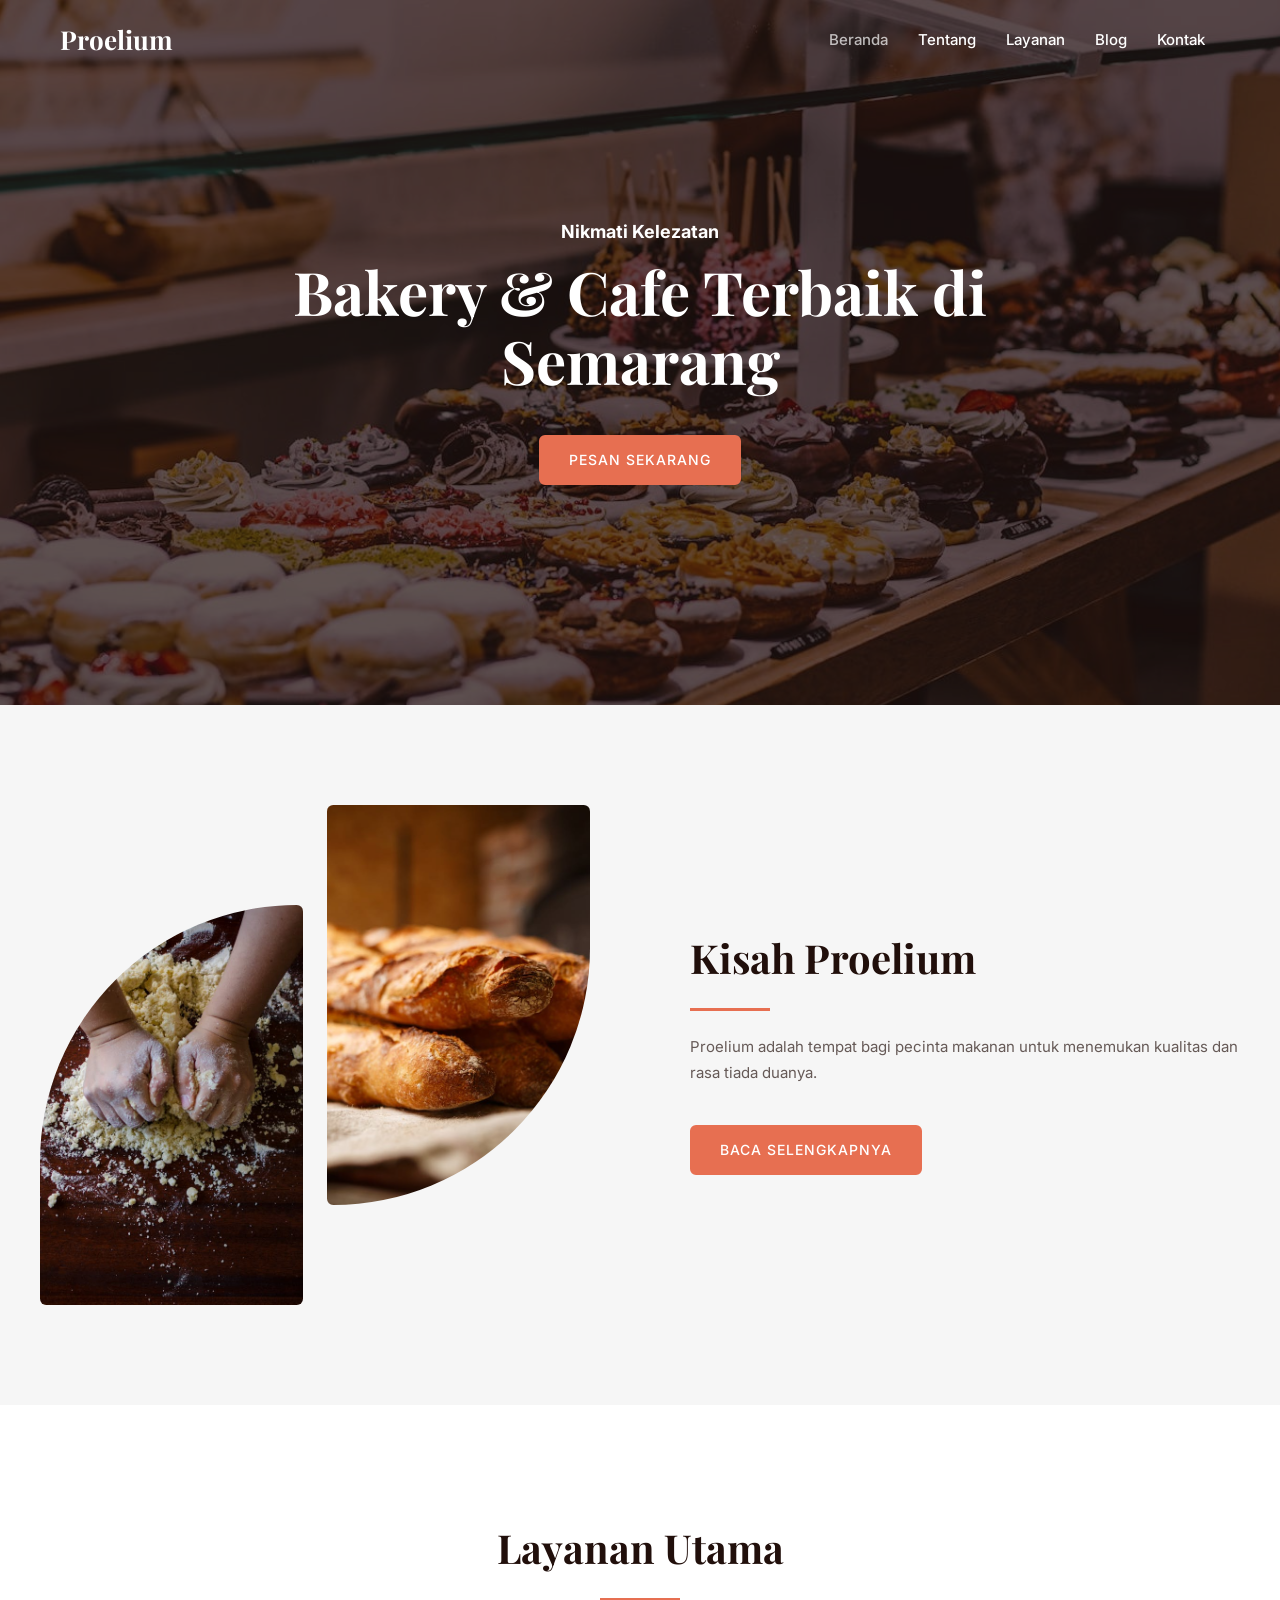
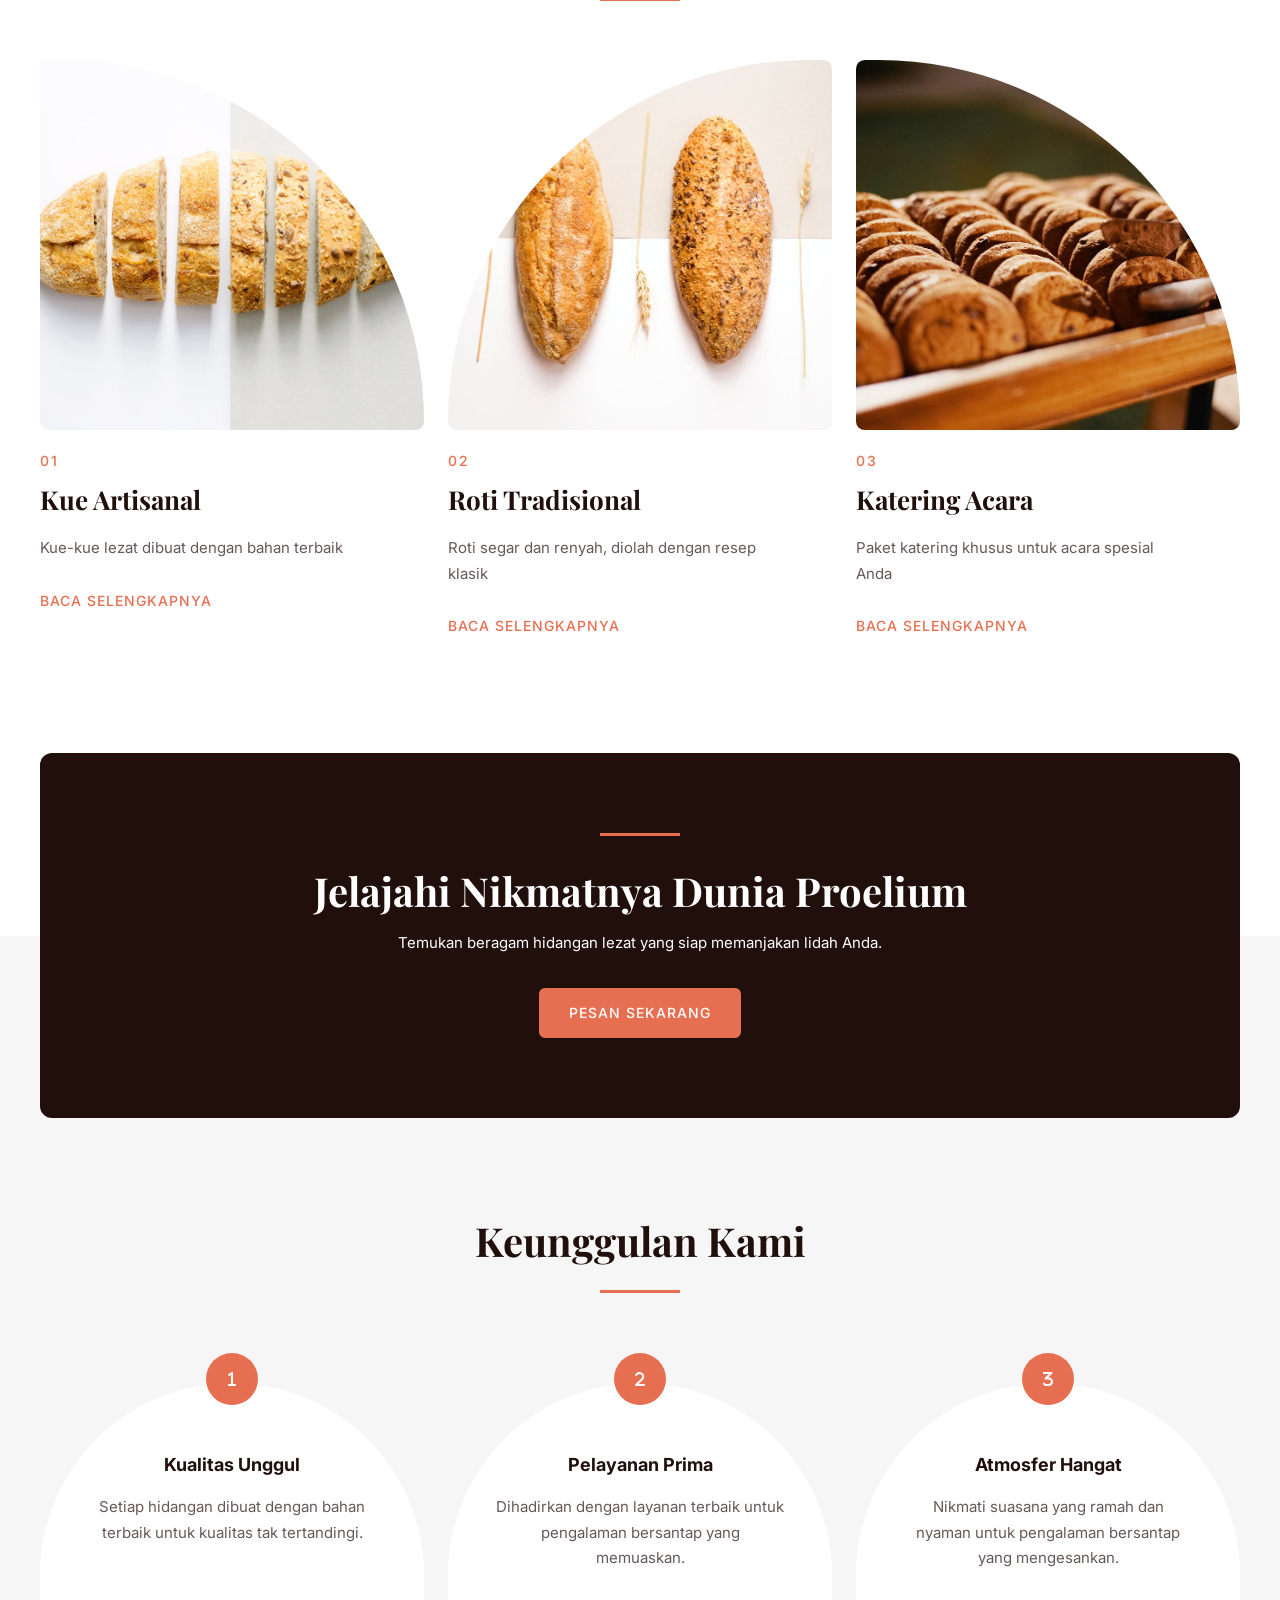
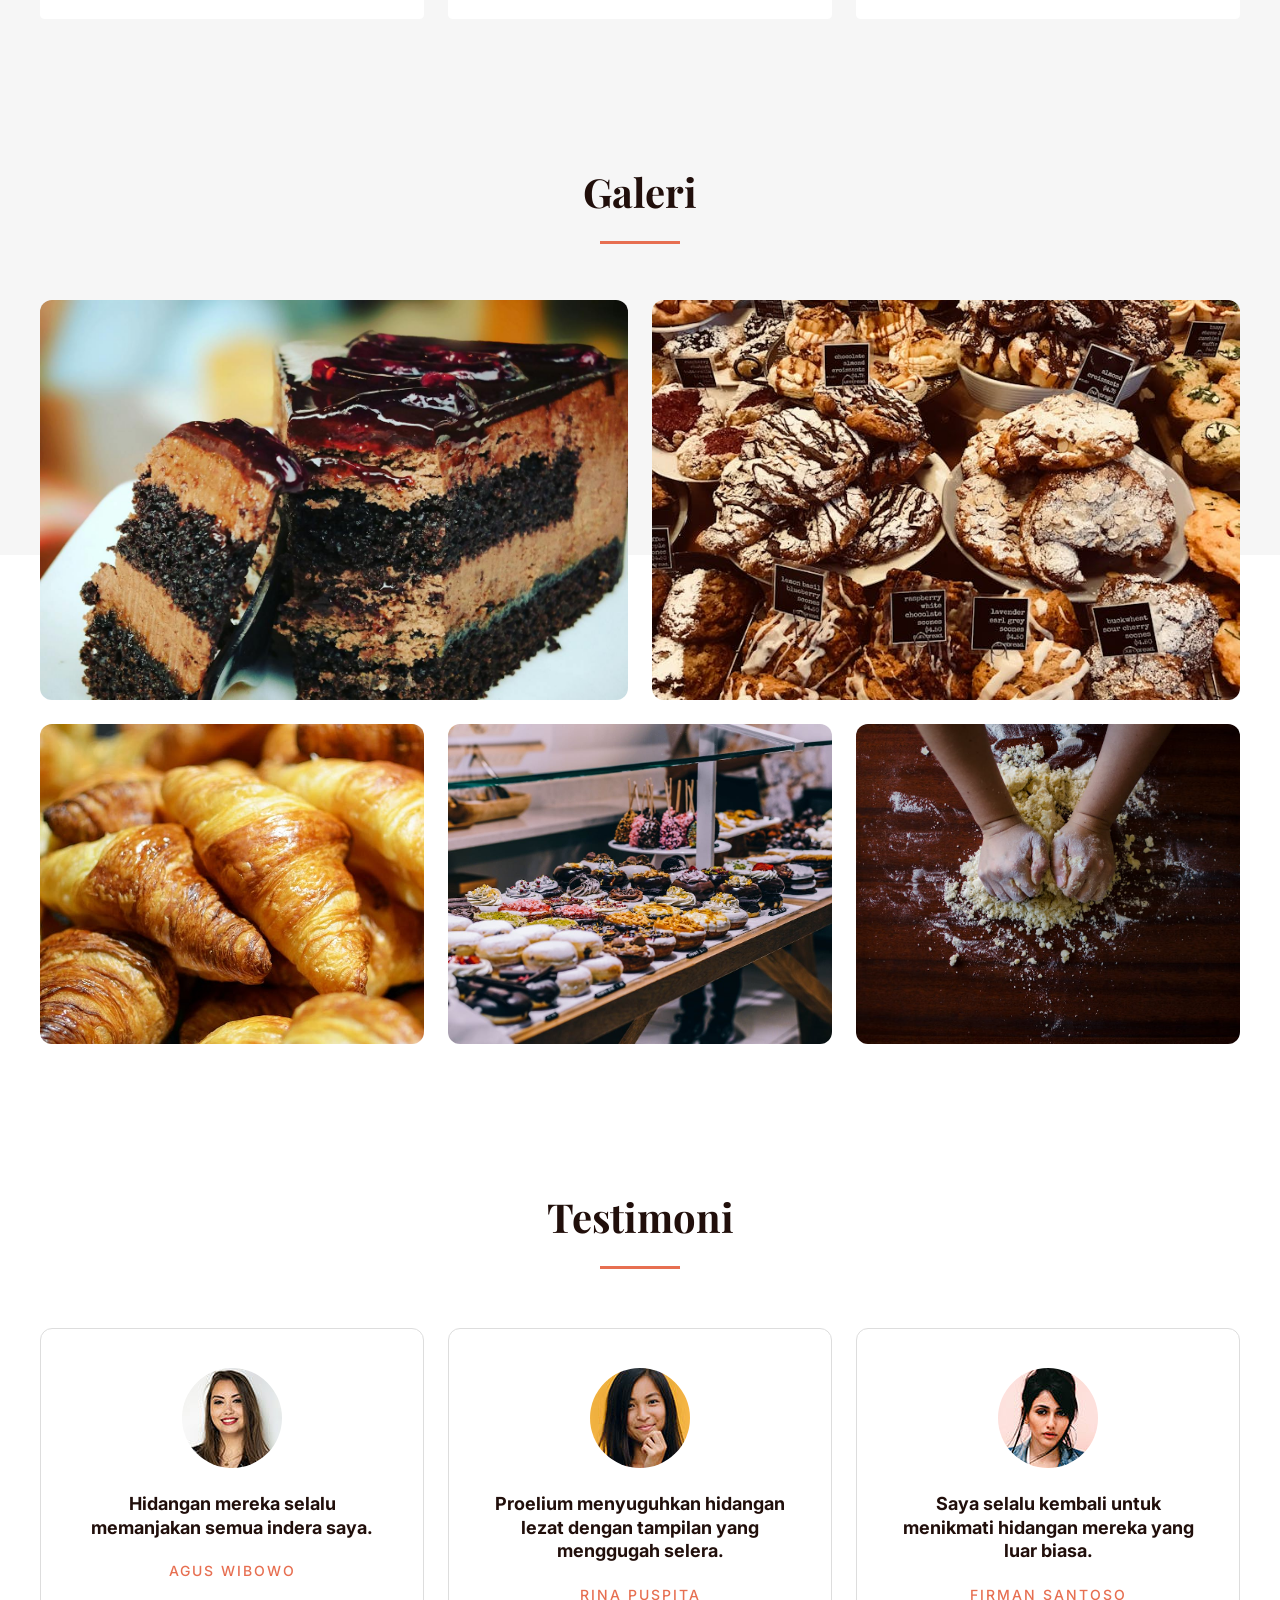
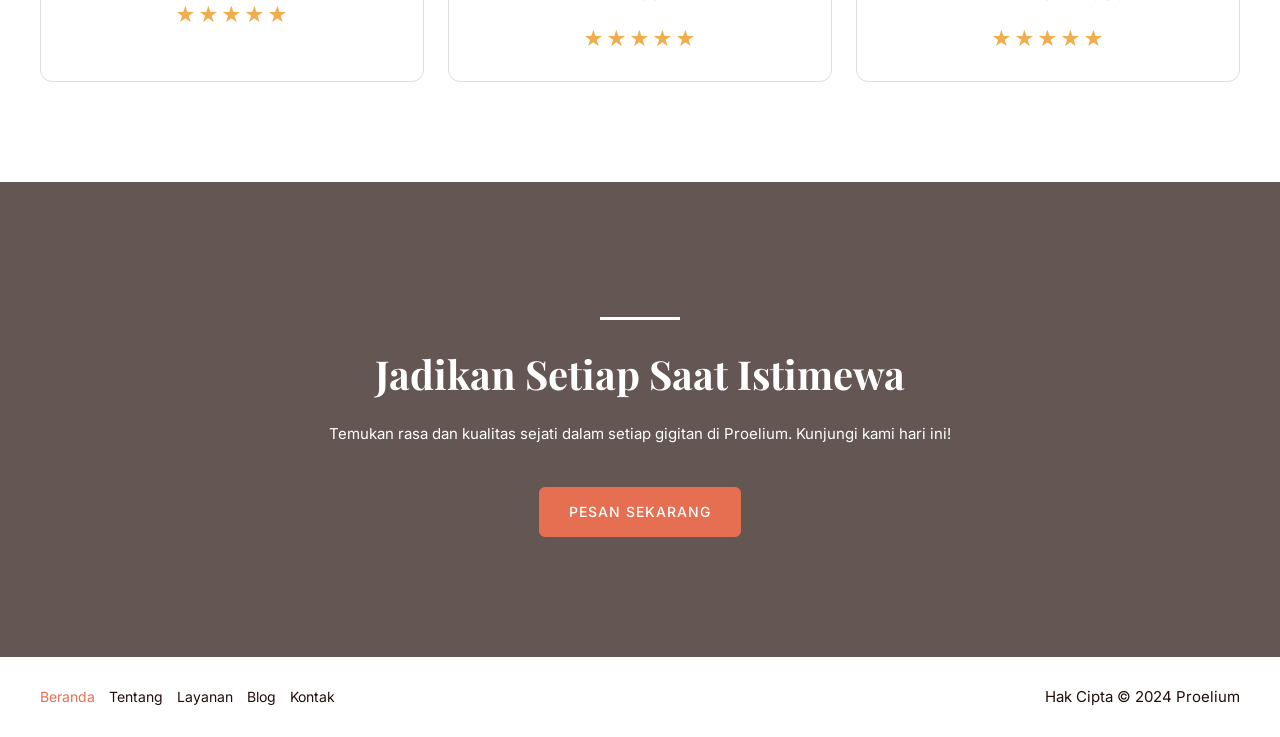
==== commit 0115f04e: "up" ====
--- a/index.html
+++ b/index.html
@@ -6,15 +6,15 @@
 	 <link rel="profile" href="https://gmpg.org/xfn/11"> 
 	 <title>Proelium</title>
 <meta name="robots" content="max-image-preview:large">
-<link rel="dns-prefetch" href="//fonts.googleapis.com">
-<link rel="alternate" type="application/rss+xml" title="Proelium &raquo; Feed" href="/feed/">
-<link rel="alternate" type="application/rss+xml" title="Proelium &raquo; Umpan Komentar" href="/comments/feed/">
+<link rel="dns-prefetch" href="https://fonts.googleapis.com">
+<link rel="alternate" type="application/rss+xml" title="Proelium &raquo; Feed" href="./feed/">
+<link rel="alternate" type="application/rss+xml" title="Proelium &raquo; Umpan Komentar" href="./comments/feed/">
 <script>
 window._wpemojiSettings = {"baseUrl":"https:\/\/s.w.org\/images\/core\/emoji\/15.0.3\/72x72\/","ext":".png","svgUrl":"https:\/\/s.w.org\/images\/core\/emoji\/15.0.3\/svg\/","svgExt":".svg","source":{"concatemoji":"\/wp-includes\/js\/wp-emoji-release.min.js?ver=6.5.3"}};
 /*! This file is auto-generated */
 !function(i,n){var o,s,e;function c(e){try{var t={supportTests:e,timestamp:(new Date).valueOf()};sessionStorage.setItem(o,JSON.stringify(t))}catch(e){}}function p(e,t,n){e.clearRect(0,0,e.canvas.width,e.canvas.height),e.fillText(t,0,0);var t=new Uint32Array(e.getImageData(0,0,e.canvas.width,e.canvas.height).data),r=(e.clearRect(0,0,e.canvas.width,e.canvas.height),e.fillText(n,0,0),new Uint32Array(e.getImageData(0,0,e.canvas.width,e.canvas.height).data));return t.every(function(e,t){return e===r[t]})}function u(e,t,n){switch(t){case"flag":return n(e,"🏳️‍⚧️","🏳️​⚧️")?!1:!n(e,"🇺🇳","🇺​🇳")&&!n(e,"🏴󠁧󠁢󠁥󠁮󠁧󠁿","🏴​󠁧​󠁢​󠁥​󠁮​󠁧​󠁿");case"emoji":return!n(e,"🐦‍⬛","🐦​⬛")}return!1}function f(e,t,n){var r="undefined"!=typeof WorkerGlobalScope&&self instanceof WorkerGlobalScope?new OffscreenCanvas(300,150):i.createElement("canvas"),a=r.getContext("2d",{willReadFrequently:!0}),o=(a.textBaseline="top",a.font="600 32px Arial",{});return e.forEach(function(e){o[e]=t(a,e,n)}),o}function t(e){var t=i.createElement("script");t.src=e,t.defer=!0,i.head.appendChild(t)}"undefined"!=typeof Promise&&(o="wpEmojiSettingsSupports",s=["flag","emoji"],n.supports={everything:!0,everythingExceptFlag:!0},e=new Promise(function(e){i.addEventListener("DOMContentLoaded",e,{once:!0})}),new Promise(function(t){var n=function(){try{var e=JSON.parse(sessionStorage.getItem(o));if("object"==typeof e&&"number"==typeof e.timestamp&&(new Date).valueOf()<e.timestamp+604800&&"object"==typeof e.supportTests)return e.supportTests}catch(e){}return null}();if(!n){if("undefined"!=typeof Worker&&"undefined"!=typeof OffscreenCanvas&&"undefined"!=typeof URL&&URL.createObjectURL&&"undefined"!=typeof Blob)try{var e="postMessage("+f.toString()+"("+[JSON.stringify(s),u.toString(),p.toString()].join(",")+"));",r=new Blob([e],{type:"text/javascript"}),a=new Worker(URL.createObjectURL(r),{name:"wpTestEmojiSupports"});return void(a.onmessage=function(e){c(n=e.data),a.terminate(),t(n)})}catch(e){}c(n=f(s,u,p))}t(n)}).then(function(e){for(var t in e)n.supports[t]=e[t],n.supports.everything=n.supports.everything&&n.supports[t],"flag"!==t&&(n.supports.everythingExceptFlag=n.supports.everythingExceptFlag&&n.supports[t]);n.supports.everythingExceptFlag=n.supports.everythingExceptFlag&&!n.supports.flag,n.DOMReady=!1,n.readyCallback=function(){n.DOMReady=!0}}).then(function(){return e}).then(function(){var e;n.supports.everything||(n.readyCallback(),(e=n.source||{}).concatemoji?t(e.concatemoji):e.wpemoji&&e.twemoji&&(t(e.twemoji),t(e.wpemoji)))}))}((window,document),window._wpemojiSettings);
 </script>
-<link rel="stylesheet" id="astra-theme-css-css" href="/wp-content/themes/astra/assets/css/minified/main.min.css?ver=4.6.16" media="all">
+<link rel="stylesheet" id="astra-theme-css-css" href="./wp-content/themes/astra/assets/css/minified/main.min.css?ver=4.6.16" media="all">
 <style id="astra-theme-css-inline-css">:root{--ast-post-nav-space:0;--ast-container-default-xlg-padding:2.5em;--ast-container-default-lg-padding:2.5em;--ast-container-default-slg-padding:2em;--ast-container-default-md-padding:2.5em;--ast-container-default-sm-padding:2.5em;--ast-container-default-xs-padding:2.4em;--ast-container-default-xxs-padding:1.8em;--ast-code-block-background:#ECEFF3;--ast-comment-inputs-background:#F9FAFB;--ast-normal-container-width:1200px;--ast-narrow-container-width:750px;--ast-blog-title-font-weight:600;--ast-blog-meta-weight:600;}html{font-size:93.75%;}a{color:var(--ast-global-color-0);}a:hover,a:focus{color:var(--ast-global-color-1);}body,button,input,select,textarea,.ast-button,.ast-custom-button{font-family:'Inter',sans-serif;font-weight:inherit;font-size:15px;font-size:1rem;line-height:var(--ast-body-line-height,1.7em);}blockquote{color:var(--ast-global-color-3);}h1,.entry-content h1,h2,.entry-content h2,h3,.entry-content h3,h4,.entry-content h4,h5,.entry-content h5,h6,.entry-content h6,.site-title,.site-title a{font-family:'Playfair Display',serif;font-weight:700;}.ast-site-identity .site-title a{color:var(--ast-global-color-2);}.site-title{font-size:26px;font-size:1.7333333333333rem;display:block;}.site-header .site-description{font-size:15px;font-size:1rem;display:none;}.entry-title{font-size:26px;font-size:1.7333333333333rem;}.ast-blog-single-element.ast-taxonomy-container a{font-size:14px;font-size:0.93333333333333rem;}.ast-blog-meta-container{font-size:13px;font-size:0.86666666666667rem;}.archive .ast-article-post .ast-article-inner,.blog .ast-article-post .ast-article-inner,.archive .ast-article-post .ast-article-inner:hover,.blog .ast-article-post .ast-article-inner:hover{overflow:hidden;}h1,.entry-content h1{font-size:60px;font-size:4rem;font-weight:700;font-family:'Playfair Display',serif;line-height:1.15em;}h2,.entry-content h2{font-size:40px;font-size:2.6666666666667rem;font-weight:700;font-family:'Playfair Display',serif;line-height:1.16em;}h3,.entry-content h3{font-size:26px;font-size:1.7333333333333rem;font-weight:700;font-family:'Playfair Display',serif;line-height:1.2em;}h4,.entry-content h4{font-size:24px;font-size:1.6rem;line-height:1.3em;font-weight:700;font-family:'Playfair Display',serif;}h5,.entry-content h5{font-size:18px;font-size:1.2rem;line-height:1.36em;font-weight:700;font-family:'Playfair Display',serif;}h6,.entry-content h6{font-size:14px;font-size:0.93333333333333rem;line-height:1em;font-weight:500;font-family:'Montserrat',sans-serif;letter-spacing:2px;}::selection{background-color:var(--ast-global-color-0);color:#000000;}body,h1,.entry-title a,.entry-content h1,h2,.entry-content h2,h3,.entry-content h3,h4,.entry-content h4,h5,.entry-content h5,h6,.entry-content h6{color:var(--ast-global-color-3);}.tagcloud a:hover,.tagcloud a:focus,.tagcloud a.current-item{color:#000000;border-color:var(--ast-global-color-0);background-color:var(--ast-global-color-0);}input:focus,input[type="text"]:focus,input[type="email"]:focus,input[type="url"]:focus,input[type="password"]:focus,input[type="reset"]:focus,input[type="search"]:focus,textarea:focus{border-color:var(--ast-global-color-0);}input[type="radio"]:checked,input[type=reset],input[type="checkbox"]:checked,input[type="checkbox"]:hover:checked,input[type="checkbox"]:focus:checked,input[type=range]::-webkit-slider-thumb{border-color:var(--ast-global-color-0);background-color:var(--ast-global-color-0);box-shadow:none;}.site-footer a:hover + .post-count,.site-footer a:focus + .post-count{background:var(--ast-global-color-0);border-color:var(--ast-global-color-0);}.single .nav-links .nav-previous,.single .nav-links .nav-next{color:var(--ast-global-color-0);}.entry-meta,.entry-meta *{line-height:1.45;color:var(--ast-global-color-0);font-weight:600;}.entry-meta a:not(.ast-button):hover,.entry-meta a:not(.ast-button):hover *,.entry-meta a:not(.ast-button):focus,.entry-meta a:not(.ast-button):focus *,.page-links > .page-link,.page-links .page-link:hover,.post-navigation a:hover{color:var(--ast-global-color-1);}#cat option,.secondary .calendar_wrap thead a,.secondary .calendar_wrap thead a:visited{color:var(--ast-global-color-0);}.secondary .calendar_wrap #today,.ast-progress-val span{background:var(--ast-global-color-0);}.secondary a:hover + .post-count,.secondary a:focus + .post-count{background:var(--ast-global-color-0);border-color:var(--ast-global-color-0);}.calendar_wrap #today > a{color:#000000;}.page-links .page-link,.single .post-navigation a{color:var(--ast-global-color-3);}.ast-search-menu-icon .search-form button.search-submit{padding:0 4px;}.ast-search-menu-icon form.search-form{padding-right:0;}.ast-search-menu-icon.slide-search input.search-field{width:0;}.ast-header-search .ast-search-menu-icon.ast-dropdown-active .search-form,.ast-header-search .ast-search-menu-icon.ast-dropdown-active .search-field:focus{transition:all 0.2s;}.search-form input.search-field:focus{outline:none;}.ast-search-menu-icon .search-form button.search-submit:focus,.ast-theme-transparent-header .ast-header-search .ast-dropdown-active .ast-icon,.ast-theme-transparent-header .ast-inline-search .search-field:focus .ast-icon{color:var(--ast-global-color-1);}.ast-header-search .slide-search .search-form{border:2px solid var(--ast-global-color-0);}.ast-header-search .slide-search .search-field{background-color:#fff;}.ast-archive-title{color:var(--ast-global-color-2);}.widget-title,.widget .wp-block-heading{font-size:21px;font-size:1.4rem;color:var(--ast-global-color-2);}.ast-single-post .entry-content a,.ast-comment-content a:not(.ast-comment-edit-reply-wrap a){text-decoration:underline;}.ast-single-post .elementor-button-wrapper .elementor-button,.ast-single-post .entry-content .uagb-tab a,.ast-single-post .entry-content .uagb-ifb-cta a,.ast-single-post .entry-content .uabb-module-content a,.ast-single-post .entry-content .uagb-post-grid a,.ast-single-post .entry-content .uagb-timeline a,.ast-single-post .entry-content .uagb-toc__wrap a,.ast-single-post .entry-content .uagb-taxomony-box a,.ast-single-post .entry-content .woocommerce a,.entry-content .wp-block-latest-posts > li > a,.ast-single-post .entry-content .wp-block-file__button,li.ast-post-filter-single,.ast-single-post .ast-comment-content .comment-reply-link,.ast-single-post .ast-comment-content .comment-edit-link{text-decoration:none;}.ast-search-menu-icon.slide-search a:focus-visible:focus-visible,.astra-search-icon:focus-visible,#close:focus-visible,a:focus-visible,.ast-menu-toggle:focus-visible,.site .skip-link:focus-visible,.wp-block-loginout input:focus-visible,.wp-block-search.wp-block-search__button-inside .wp-block-search__inside-wrapper,.ast-header-navigation-arrow:focus-visible,.woocommerce .wc-proceed-to-checkout > .checkout-button:focus-visible,.woocommerce .woocommerce-MyAccount-navigation ul li a:focus-visible,.ast-orders-table__row .ast-orders-table__cell:focus-visible,.woocommerce .woocommerce-order-details .order-again > .button:focus-visible,.woocommerce .woocommerce-message a.button.wc-forward:focus-visible,.woocommerce #minus_qty:focus-visible,.woocommerce #plus_qty:focus-visible,a#ast-apply-coupon:focus-visible,.woocommerce .woocommerce-info a:focus-visible,.woocommerce .astra-shop-summary-wrap a:focus-visible,.woocommerce a.wc-forward:focus-visible,#ast-apply-coupon:focus-visible,.woocommerce-js .woocommerce-mini-cart-item a.remove:focus-visible,#close:focus-visible,.button.search-submit:focus-visible,#search_submit:focus,.normal-search:focus-visible,.ast-header-account-wrap:focus-visible{outline-style:dotted;outline-color:inherit;outline-width:thin;}input:focus,input[type="text"]:focus,input[type="email"]:focus,input[type="url"]:focus,input[type="password"]:focus,input[type="reset"]:focus,input[type="search"]:focus,input[type="number"]:focus,textarea:focus,.wp-block-search__input:focus,[data-section="section-header-mobile-trigger"] .ast-button-wrap .ast-mobile-menu-trigger-minimal:focus,.ast-mobile-popup-drawer.active .menu-toggle-close:focus,.woocommerce-ordering select.orderby:focus,#ast-scroll-top:focus,#coupon_code:focus,.woocommerce-page #comment:focus,.woocommerce #reviews #respond input#submit:focus,.woocommerce a.add_to_cart_button:focus,.woocommerce .button.single_add_to_cart_button:focus,.woocommerce .woocommerce-cart-form button:focus,.woocommerce .woocommerce-cart-form__cart-item .quantity .qty:focus,.woocommerce .woocommerce-billing-fields .woocommerce-billing-fields__field-wrapper .woocommerce-input-wrapper > .input-text:focus,.woocommerce #order_comments:focus,.woocommerce #place_order:focus,.woocommerce .woocommerce-address-fields .woocommerce-address-fields__field-wrapper .woocommerce-input-wrapper > .input-text:focus,.woocommerce .woocommerce-MyAccount-content form button:focus,.woocommerce .woocommerce-MyAccount-content .woocommerce-EditAccountForm .woocommerce-form-row .woocommerce-Input.input-text:focus,.woocommerce .ast-woocommerce-container .woocommerce-pagination ul.page-numbers li a:focus,body #content .woocommerce form .form-row .select2-container--default .select2-selection--single:focus,#ast-coupon-code:focus,.woocommerce.woocommerce-js .quantity input[type=number]:focus,.woocommerce-js .woocommerce-mini-cart-item .quantity input[type=number]:focus,.woocommerce p#ast-coupon-trigger:focus{border-style:dotted;border-color:inherit;border-width:thin;}input{outline:none;}.ast-logo-title-inline .site-logo-img{padding-right:1em;}body .ast-oembed-container *{position:absolute;top:0;width:100%;height:100%;left:0;}body .wp-block-embed-pocket-casts .ast-oembed-container *{position:unset;}.ast-single-post-featured-section + article {margin-top: 2em;}.site-content .ast-single-post-featured-section img {width: 100%;overflow: hidden;object-fit: cover;}.ast-separate-container .site-content .ast-single-post-featured-section + article {margin-top: -80px;z-index: 9;position: relative;border-radius: 4px;}@media (min-width: 922px) {.ast-no-sidebar .site-content .ast-article-image-container--wide {margin-left: -120px;margin-right: -120px;max-width: unset;width: unset;}.ast-left-sidebar .site-content .ast-article-image-container--wide,.ast-right-sidebar .site-content .ast-article-image-container--wide {margin-left: -10px;margin-right: -10px;}.site-content .ast-article-image-container--full {margin-left: calc( -50vw + 50%);margin-right: calc( -50vw + 50%);max-width: 100vw;width: 100vw;}.ast-left-sidebar .site-content .ast-article-image-container--full,.ast-right-sidebar .site-content .ast-article-image-container--full {margin-left: -10px;margin-right: -10px;max-width: inherit;width: auto;}}.site > .ast-single-related-posts-container {margin-top: 0;}@media (min-width: 922px) {.ast-desktop .ast-container--narrow {max-width: var(--ast-narrow-container-width);margin: 0 auto;}}input[type="text"],input[type="number"],input[type="email"],input[type="url"],input[type="password"],input[type="search"],input[type=reset],input[type=tel],input[type=date],select,textarea{font-size:16px;font-style:normal;font-weight:400;line-height:24px;width:100%;padding:12px 16px;border-radius:4px;box-shadow:0px 1px 2px 0px rgba(0,0,0,0.05);color:var(--ast-form-input-text,#475569);}input[type="text"],input[type="number"],input[type="email"],input[type="url"],input[type="password"],input[type="search"],input[type=reset],input[type=tel],input[type=date],select{height:40px;}input[type="date"]{border-width:1px;border-style:solid;border-color:var(--ast-border-color);}input[type="text"]:focus,input[type="number"]:focus,input[type="email"]:focus,input[type="url"]:focus,input[type="password"]:focus,input[type="search"]:focus,input[type=reset]:focus,input[type="tel"]:focus,input[type="date"]:focus,select:focus,textarea:focus{border-color:#046BD2;box-shadow:none;outline:none;color:var(--ast-form-input-focus-text,#475569);}label,legend{color:#111827;font-size:14px;font-style:normal;font-weight:500;line-height:20px;}select{padding:6px 10px;}fieldset{padding:30px;border-radius:4px;}button,.ast-button,.button,input[type="button"],input[type="reset"],input[type="submit"]{border-radius:4px;box-shadow:0px 1px 2px 0px rgba(0,0,0,0.05);}:root{--ast-comment-inputs-background:#FFF;}::placeholder{color:var(--ast-form-field-color,#9CA3AF);}::-ms-input-placeholder{color:var(--ast-form-field-color,#9CA3AF);}@media (max-width:921.9px){#ast-desktop-header{display:none;}}@media (min-width:922px){#ast-mobile-header{display:none;}}.wp-block-buttons.aligncenter{justify-content:center;}@media (max-width:921px){.ast-theme-transparent-header #primary,.ast-theme-transparent-header #secondary{padding:0;}}@media (max-width:921px){.ast-plain-container.ast-no-sidebar #primary{padding:0;}}.ast-plain-container.ast-no-sidebar #primary{margin-top:0;margin-bottom:0;}@media (max-width:921px){.ast-separate-container #primary,.ast-narrow-container #primary{padding-top:0px;}}@media (max-width:544px){.ast-separate-container #primary,.ast-narrow-container #primary{padding-top:0px;}}@media (max-width:921px){.ast-separate-container #primary,.ast-narrow-container #primary{padding-bottom:0px;}}@media (max-width:544px){.ast-separate-container #primary,.ast-narrow-container #primary{padding-bottom:0px;}}.wp-block-button.is-style-outline .wp-block-button__link{border-color:var(--ast-global-color-0);border-top-width:2px;border-right-width:2px;border-bottom-width:2px;border-left-width:2px;}div.wp-block-button.is-style-outline > .wp-block-button__link:not(.has-text-color),div.wp-block-button.wp-block-button__link.is-style-outline:not(.has-text-color){color:var(--ast-global-color-0);}.wp-block-button.is-style-outline .wp-block-button__link:hover,.wp-block-buttons .wp-block-button.is-style-outline .wp-block-button__link:focus,.wp-block-buttons .wp-block-button.is-style-outline > .wp-block-button__link:not(.has-text-color):hover,.wp-block-buttons .wp-block-button.wp-block-button__link.is-style-outline:not(.has-text-color):hover{color:#ffffff;background-color:var(--ast-global-color-1);border-color:var(--ast-global-color-1);}.post-page-numbers.current .page-link,.ast-pagination .page-numbers.current{color:#000000;border-color:var(--ast-global-color-0);background-color:var(--ast-global-color-0);}.wp-block-button.is-style-outline .wp-block-button__link{border-top-width:2px;border-right-width:2px;border-bottom-width:2px;border-left-width:2px;}.wp-block-buttons .wp-block-button.is-style-outline .wp-block-button__link.wp-element-button,.ast-outline-button,.wp-block-uagb-buttons-child .uagb-buttons-repeater.ast-outline-button{border-color:var(--ast-global-color-0);border-top-width:2px;border-right-width:2px;border-bottom-width:2px;border-left-width:2px;font-family:'Montserrat',sans-serif;font-weight:500;font-size:14px;font-size:0.93333333333333rem;line-height:1em;text-transform:uppercase;letter-spacing:2px;padding-top:16px;padding-right:28px;padding-bottom:16px;padding-left:28px;border-top-left-radius:6px;border-top-right-radius:6px;border-bottom-right-radius:6px;border-bottom-left-radius:6px;}.wp-block-buttons .wp-block-button.is-style-outline > .wp-block-button__link:not(.has-text-color),.wp-block-buttons .wp-block-button.wp-block-button__link.is-style-outline:not(.has-text-color),.ast-outline-button{color:var(--ast-global-color-0);}.wp-block-button.is-style-outline .wp-block-button__link:hover,.wp-block-buttons .wp-block-button.is-style-outline .wp-block-button__link:focus,.wp-block-buttons .wp-block-button.is-style-outline > .wp-block-button__link:not(.has-text-color):hover,.wp-block-buttons .wp-block-button.wp-block-button__link.is-style-outline:not(.has-text-color):hover,.ast-outline-button:hover,.ast-outline-button:focus,.wp-block-uagb-buttons-child .uagb-buttons-repeater.ast-outline-button:hover,.wp-block-uagb-buttons-child .uagb-buttons-repeater.ast-outline-button:focus{color:#ffffff;background-color:var(--ast-global-color-1);border-color:var(--ast-global-color-1);}.ast-single-post .entry-content a.ast-outline-button,.ast-single-post .entry-content .is-style-outline>.wp-block-button__link{text-decoration:none;}.uagb-buttons-repeater.ast-outline-button{border-radius:9999px;}@media (max-width:921px){.wp-block-buttons .wp-block-button.is-style-outline .wp-block-button__link.wp-element-button,.ast-outline-button,.wp-block-uagb-buttons-child .uagb-buttons-repeater.ast-outline-button{font-size:14px;font-size:0.93333333333333rem;padding-top:14px;padding-right:24px;padding-bottom:14px;padding-left:24px;border-top-left-radius:6px;border-top-right-radius:6px;border-bottom-right-radius:6px;border-bottom-left-radius:6px;}}@media (max-width:544px){.wp-block-buttons .wp-block-button.is-style-outline .wp-block-button__link.wp-element-button,.ast-outline-button,.wp-block-uagb-buttons-child .uagb-buttons-repeater.ast-outline-button{font-size:14px;font-size:0.93333333333333rem;padding-top:14px;padding-right:22px;padding-bottom:14px;padding-left:22px;border-top-left-radius:6px;border-top-right-radius:6px;border-bottom-right-radius:6px;border-bottom-left-radius:6px;}}.entry-content[ast-blocks-layout] > figure{margin-bottom:1em;}h1.widget-title{font-weight:700;}h2.widget-title{font-weight:700;}h3.widget-title{font-weight:700;}#page{display:flex;flex-direction:column;min-height:100vh;}.ast-404-layout-1 h1.page-title{color:var(--ast-global-color-2);}.single .post-navigation a{line-height:1em;height:inherit;}.error-404 .page-sub-title{font-size:1.5rem;font-weight:inherit;}.search .site-content .content-area .search-form{margin-bottom:0;}#page .site-content{flex-grow:1;}.widget{margin-bottom:1.25em;}#secondary li{line-height:1.5em;}#secondary .wp-block-group h2{margin-bottom:0.7em;}#secondary h2{font-size:1.7rem;}.ast-separate-container .ast-article-post,.ast-separate-container .ast-article-single,.ast-separate-container .comment-respond{padding:3em;}.ast-separate-container .ast-article-single .ast-article-single{padding:0;}.ast-article-single .wp-block-post-template-is-layout-grid{padding-left:0;}.ast-separate-container .comments-title,.ast-narrow-container .comments-title{padding:1.5em 2em;}.ast-page-builder-template .comment-form-textarea,.ast-comment-formwrap .ast-grid-common-col{padding:0;}.ast-comment-formwrap{padding:0;display:inline-flex;column-gap:20px;width:100%;margin-left:0;margin-right:0;}.comments-area textarea#comment:focus,.comments-area textarea#comment:active,.comments-area .ast-comment-formwrap input[type="text"]:focus,.comments-area .ast-comment-formwrap input[type="text"]:active {box-shadow:none;outline:none;}.archive.ast-page-builder-template .entry-header{margin-top:2em;}.ast-page-builder-template .ast-comment-formwrap{width:100%;}.entry-title{margin-bottom:0.6em;}.ast-archive-description p{font-size:inherit;font-weight:inherit;line-height:inherit;}.ast-separate-container .ast-comment-list li.depth-1,.hentry{margin-bottom:1.5em;}.site-content section.ast-archive-description{margin-bottom:2em;}@media (min-width:921px){.ast-left-sidebar.ast-page-builder-template #secondary,.archive.ast-right-sidebar.ast-page-builder-template .site-main{padding-left:20px;padding-right:20px;}}@media (max-width:544px){.ast-comment-formwrap.ast-row{column-gap:10px;display:inline-block;}#ast-commentform .ast-grid-common-col{position:relative;width:100%;}}@media (min-width:1201px){.ast-separate-container .ast-article-post,.ast-separate-container .ast-article-single,.ast-separate-container .ast-author-box,.ast-separate-container .ast-404-layout-1,.ast-separate-container .no-results{padding:3em;}}@media (max-width:921px){.ast-separate-container #primary,.ast-separate-container #secondary{padding:1.5em 0;}#primary,#secondary{padding:1.5em 0;margin:0;}.ast-left-sidebar #content > .ast-container{display:flex;flex-direction:column-reverse;width:100%;}}@media (min-width:922px){.ast-separate-container.ast-right-sidebar #primary,.ast-separate-container.ast-left-sidebar #primary{border:0;}.search-no-results.ast-separate-container #primary{margin-bottom:4em;}}.wp-block-button .wp-block-button__link{color:#ffffff;}.wp-block-button .wp-block-button__link:hover,.wp-block-button .wp-block-button__link:focus{color:#ffffff;background-color:var(--ast-global-color-1);border-color:var(--ast-global-color-1);}.elementor-widget-heading h1.elementor-heading-title{line-height:1.15em;}.elementor-widget-heading h2.elementor-heading-title{line-height:1.16em;}.elementor-widget-heading h3.elementor-heading-title{line-height:1.2em;}.elementor-widget-heading h4.elementor-heading-title{line-height:1.3em;}.elementor-widget-heading h5.elementor-heading-title{line-height:1.36em;}.elementor-widget-heading h6.elementor-heading-title{line-height:1em;}.wp-block-button .wp-block-button__link,.wp-block-search .wp-block-search__button,body .wp-block-file .wp-block-file__button{border-style:solid;border-top-width:2px;border-right-width:2px;border-left-width:2px;border-bottom-width:2px;border-color:var(--ast-global-color-0);background-color:var(--ast-global-color-0);color:#ffffff;font-family:'Inter',sans-serif;font-weight:500;line-height:1em;text-transform:uppercase;letter-spacing:1px;font-size:14px;font-size:0.93333333333333rem;border-top-left-radius:6px;border-top-right-radius:6px;border-bottom-right-radius:6px;border-bottom-left-radius:6px;padding-top:16px;padding-right:28px;padding-bottom:16px;padding-left:28px;}.ast-single-post .entry-content .wp-block-button .wp-block-button__link,.ast-single-post .entry-content .wp-block-search .wp-block-search__button,body .entry-content .wp-block-file .wp-block-file__button{text-decoration:none;}@media (max-width:921px){.wp-block-button .wp-block-button__link,.wp-block-search .wp-block-search__button,body .wp-block-file .wp-block-file__button{font-size:14px;font-size:0.93333333333333rem;padding-top:14px;padding-right:24px;padding-bottom:14px;padding-left:24px;border-top-left-radius:6px;border-top-right-radius:6px;border-bottom-right-radius:6px;border-bottom-left-radius:6px;}}@media (max-width:544px){.wp-block-button .wp-block-button__link,.wp-block-search .wp-block-search__button,body .wp-block-file .wp-block-file__button{font-size:14px;font-size:0.93333333333333rem;padding-top:14px;padding-right:22px;padding-bottom:14px;padding-left:22px;border-top-left-radius:6px;border-top-right-radius:6px;border-bottom-right-radius:6px;border-bottom-left-radius:6px;}}.menu-toggle,button,.ast-button,.ast-custom-button,.button,input#submit,input[type="button"],input[type="submit"],input[type="reset"],#comments .submit,.search .search-submit,form[CLASS*="wp-block-search__"].wp-block-search .wp-block-search__inside-wrapper .wp-block-search__button,body .wp-block-file .wp-block-file__button,.search .search-submit,.woocommerce-js a.button,.woocommerce button.button,.woocommerce .woocommerce-message a.button,.woocommerce #respond input#submit.alt,.woocommerce input.button.alt,.woocommerce input.button,.woocommerce input.button:disabled,.woocommerce input.button:disabled[disabled],.woocommerce input.button:disabled:hover,.woocommerce input.button:disabled[disabled]:hover,.woocommerce #respond input#submit,.woocommerce button.button.alt.disabled,.wc-block-grid__products .wc-block-grid__product .wp-block-button__link,.wc-block-grid__product-onsale,[CLASS*="wc-block"] button,.woocommerce-js .astra-cart-drawer .astra-cart-drawer-content .woocommerce-mini-cart__buttons .button:not(.checkout):not(.ast-continue-shopping),.woocommerce-js .astra-cart-drawer .astra-cart-drawer-content .woocommerce-mini-cart__buttons a.checkout,.woocommerce button.button.alt.disabled.wc-variation-selection-needed,[CLASS*="wc-block"] .wc-block-components-button{border-style:solid;border-top-width:2px;border-right-width:2px;border-left-width:2px;border-bottom-width:2px;color:#ffffff;border-color:var(--ast-global-color-0);background-color:var(--ast-global-color-0);padding-top:16px;padding-right:28px;padding-bottom:16px;padding-left:28px;font-family:'Inter',sans-serif;font-weight:500;font-size:14px;font-size:0.93333333333333rem;line-height:1em;text-transform:uppercase;letter-spacing:1px;border-top-left-radius:6px;border-top-right-radius:6px;border-bottom-right-radius:6px;border-bottom-left-radius:6px;}button:focus,.menu-toggle:hover,button:hover,.ast-button:hover,.ast-custom-button:hover .button:hover,.ast-custom-button:hover ,input[type=reset]:hover,input[type=reset]:focus,input#submit:hover,input#submit:focus,input[type="button"]:hover,input[type="button"]:focus,input[type="submit"]:hover,input[type="submit"]:focus,form[CLASS*="wp-block-search__"].wp-block-search .wp-block-search__inside-wrapper .wp-block-search__button:hover,form[CLASS*="wp-block-search__"].wp-block-search .wp-block-search__inside-wrapper .wp-block-search__button:focus,body .wp-block-file .wp-block-file__button:hover,body .wp-block-file .wp-block-file__button:focus,.woocommerce-js a.button:hover,.woocommerce button.button:hover,.woocommerce .woocommerce-message a.button:hover,.woocommerce #respond input#submit:hover,.woocommerce #respond input#submit.alt:hover,.woocommerce input.button.alt:hover,.woocommerce input.button:hover,.woocommerce button.button.alt.disabled:hover,.wc-block-grid__products .wc-block-grid__product .wp-block-button__link:hover,[CLASS*="wc-block"] button:hover,.woocommerce-js .astra-cart-drawer .astra-cart-drawer-content .woocommerce-mini-cart__buttons .button:not(.checkout):not(.ast-continue-shopping):hover,.woocommerce-js .astra-cart-drawer .astra-cart-drawer-content .woocommerce-mini-cart__buttons a.checkout:hover,.woocommerce button.button.alt.disabled.wc-variation-selection-needed:hover,[CLASS*="wc-block"] .wc-block-components-button:hover,[CLASS*="wc-block"] .wc-block-components-button:focus{color:#ffffff;background-color:var(--ast-global-color-1);border-color:var(--ast-global-color-1);}form[CLASS*="wp-block-search__"].wp-block-search .wp-block-search__inside-wrapper .wp-block-search__button.has-icon{padding-top:calc(16px - 3px);padding-right:calc(28px - 3px);padding-bottom:calc(16px - 3px);padding-left:calc(28px - 3px);}@media (max-width:921px){.menu-toggle,button,.ast-button,.ast-custom-button,.button,input#submit,input[type="button"],input[type="submit"],input[type="reset"],#comments .submit,.search .search-submit,form[CLASS*="wp-block-search__"].wp-block-search .wp-block-search__inside-wrapper .wp-block-search__button,body .wp-block-file .wp-block-file__button,.search .search-submit,.woocommerce-js a.button,.woocommerce button.button,.woocommerce .woocommerce-message a.button,.woocommerce #respond input#submit.alt,.woocommerce input.button.alt,.woocommerce input.button,.woocommerce input.button:disabled,.woocommerce input.button:disabled[disabled],.woocommerce input.button:disabled:hover,.woocommerce input.button:disabled[disabled]:hover,.woocommerce #respond input#submit,.woocommerce button.button.alt.disabled,.wc-block-grid__products .wc-block-grid__product .wp-block-button__link,.wc-block-grid__product-onsale,[CLASS*="wc-block"] button,.woocommerce-js .astra-cart-drawer .astra-cart-drawer-content .woocommerce-mini-cart__buttons .button:not(.checkout):not(.ast-continue-shopping),.woocommerce-js .astra-cart-drawer .astra-cart-drawer-content .woocommerce-mini-cart__buttons a.checkout,.woocommerce button.button.alt.disabled.wc-variation-selection-needed,[CLASS*="wc-block"] .wc-block-components-button{padding-top:14px;padding-right:24px;padding-bottom:14px;padding-left:24px;font-size:14px;font-size:0.93333333333333rem;border-top-left-radius:6px;border-top-right-radius:6px;border-bottom-right-radius:6px;border-bottom-left-radius:6px;}}@media (max-width:544px){.menu-toggle,button,.ast-button,.ast-custom-button,.button,input#submit,input[type="button"],input[type="submit"],input[type="reset"],#comments .submit,.search .search-submit,form[CLASS*="wp-block-search__"].wp-block-search .wp-block-search__inside-wrapper .wp-block-search__button,body .wp-block-file .wp-block-file__button,.search .search-submit,.woocommerce-js a.button,.woocommerce button.button,.woocommerce .woocommerce-message a.button,.woocommerce #respond input#submit.alt,.woocommerce input.button.alt,.woocommerce input.button,.woocommerce input.button:disabled,.woocommerce input.button:disabled[disabled],.woocommerce input.button:disabled:hover,.woocommerce input.button:disabled[disabled]:hover,.woocommerce #respond input#submit,.woocommerce button.button.alt.disabled,.wc-block-grid__products .wc-block-grid__product .wp-block-button__link,.wc-block-grid__product-onsale,[CLASS*="wc-block"] button,.woocommerce-js .astra-cart-drawer .astra-cart-drawer-content .woocommerce-mini-cart__buttons .button:not(.checkout):not(.ast-continue-shopping),.woocommerce-js .astra-cart-drawer .astra-cart-drawer-content .woocommerce-mini-cart__buttons a.checkout,.woocommerce button.button.alt.disabled.wc-variation-selection-needed,[CLASS*="wc-block"] .wc-block-components-button{padding-top:14px;padding-right:22px;padding-bottom:14px;padding-left:22px;font-size:14px;font-size:0.93333333333333rem;border-top-left-radius:6px;border-top-right-radius:6px;border-bottom-right-radius:6px;border-bottom-left-radius:6px;}}@media (max-width:921px){.menu-toggle,button,.ast-button,.button,input#submit,input[type="button"],input[type="submit"],input[type="reset"]{font-size:14px;font-size:0.93333333333333rem;}.ast-mobile-header-stack .main-header-bar .ast-search-menu-icon{display:inline-block;}.ast-header-break-point.ast-header-custom-item-outside .ast-mobile-header-stack .main-header-bar .ast-search-icon{margin:0;}.ast-comment-avatar-wrap img{max-width:2.5em;}.ast-comment-meta{padding:0 1.8888em 1.3333em;}}@media (min-width:544px){.ast-container{max-width:100%;}}@media (max-width:544px){.ast-separate-container .ast-article-post,.ast-separate-container .ast-article-single,.ast-separate-container .comments-title,.ast-separate-container .ast-archive-description{padding:1.5em 1em;}.ast-separate-container #content .ast-container{padding-left:0.54em;padding-right:0.54em;}.ast-separate-container .ast-comment-list .bypostauthor{padding:.5em;}.ast-search-menu-icon.ast-dropdown-active .search-field{width:170px;}.menu-toggle,button,.ast-button,.button,input#submit,input[type="button"],input[type="submit"],input[type="reset"]{font-size:14px;font-size:0.93333333333333rem;}}.ast-separate-container{background-color:var(--ast-global-color-4);;background-image:none;;}@media (max-width:921px){.widget-title{font-size:20px;font-size:1.4285714285714rem;}body,button,input,select,textarea,.ast-button,.ast-custom-button{font-size:14px;font-size:0.93333333333333rem;}#secondary,#secondary button,#secondary input,#secondary select,#secondary textarea{font-size:14px;font-size:0.93333333333333rem;}.site-title{font-size:20px;font-size:1.3333333333333rem;display:block;}.site-header .site-description{display:none;}.entry-title{font-size:24px;font-size:1.6rem;}h1,.entry-content h1{font-size:48px;}h2,.entry-content h2{font-size:30px;}h3,.entry-content h3{font-size:24px;}h4,.entry-content h4{font-size:20px;font-size:1.3333333333333rem;}h5,.entry-content h5{font-size:16px;font-size:1.0666666666667rem;}h6,.entry-content h6{font-size:14px;font-size:0.93333333333333rem;}}@media (max-width:544px){.widget-title{font-size:20px;font-size:1.4285714285714rem;}body,button,input,select,textarea,.ast-button,.ast-custom-button{font-size:14px;font-size:0.93333333333333rem;}#secondary,#secondary button,#secondary input,#secondary select,#secondary textarea{font-size:14px;font-size:0.93333333333333rem;}.site-title{font-size:18px;font-size:1.2rem;display:block;}.site-header .site-description{display:none;}.entry-title{font-size:24px;font-size:1.6rem;}h1,.entry-content h1{font-size:38px;}h2,.entry-content h2{font-size:30px;}h3,.entry-content h3{font-size:24px;}h4,.entry-content h4{font-size:20px;font-size:1.3333333333333rem;}h5,.entry-content h5{font-size:16px;font-size:1.0666666666667rem;}h6,.entry-content h6{font-size:14px;font-size:0.93333333333333rem;}}@media (max-width:544px){html{font-size:93.75%;}}@media (min-width:922px){.ast-container{max-width:1240px;}}@media (min-width:922px){.site-content .ast-container{display:flex;}}@media (max-width:921px){.site-content .ast-container{flex-direction:column;}}.entry-content h1,.entry-content h2,.entry-content h3,.entry-content h4,.entry-content h5,.entry-content h6{clear:none;}@media (min-width:922px){.main-header-menu .sub-menu .menu-item.ast-left-align-sub-menu:hover > .sub-menu,.main-header-menu .sub-menu .menu-item.ast-left-align-sub-menu.focus > .sub-menu{margin-left:-0px;}}.ast-theme-transparent-header [data-section="section-header-mobile-trigger"] .ast-button-wrap .mobile-menu-toggle-icon .ast-mobile-svg{fill:#ffffff;}.ast-theme-transparent-header [data-section="section-header-mobile-trigger"] .ast-button-wrap .mobile-menu-wrap .mobile-menu{color:#ffffff;}.ast-theme-transparent-header [data-section="section-header-mobile-trigger"] .ast-button-wrap .ast-mobile-menu-trigger-outline{background:transparent;color:#ffffff;border-color:#ffffff;}.entry-content li > p{margin-bottom:0;}.site .comments-area{padding-top:2em;padding-bottom:2em;margin-top:2em;}.wp-block-file {display: flex;align-items: center;flex-wrap: wrap;justify-content: space-between;}.wp-block-pullquote {border: none;}.wp-block-pullquote blockquote::before {content: "\201D";font-family: "Helvetica",sans-serif;display: flex;transform: rotate( 180deg );font-size: 6rem;font-style: normal;line-height: 1;font-weight: bold;align-items: center;justify-content: center;}.has-text-align-right > blockquote::before {justify-content: flex-start;}.has-text-align-left > blockquote::before {justify-content: flex-end;}figure.wp-block-pullquote.is-style-solid-color blockquote {max-width: 100%;text-align: inherit;}html body {--wp--custom--ast-default-block-top-padding: 100px;--wp--custom--ast-default-block-right-padding: 80px;--wp--custom--ast-default-block-bottom-padding: 100px;--wp--custom--ast-default-block-left-padding: 80px;--wp--custom--ast-container-width: 1200px;--wp--custom--ast-content-width-size: 1200px;--wp--custom--ast-wide-width-size: calc(1200px + var(--wp--custom--ast-default-block-left-padding) + var(--wp--custom--ast-default-block-right-padding));}.ast-narrow-container {--wp--custom--ast-content-width-size: 750px;--wp--custom--ast-wide-width-size: 750px;}@media(max-width: 921px) {html body {--wp--custom--ast-default-block-top-padding: 50px;--wp--custom--ast-default-block-right-padding: 50px;--wp--custom--ast-default-block-bottom-padding: 50px;--wp--custom--ast-default-block-left-padding: 50px;}}@media(max-width: 544px) {html body {--wp--custom--ast-default-block-top-padding: 50px;--wp--custom--ast-default-block-right-padding: 30px;--wp--custom--ast-default-block-bottom-padding: 50px;--wp--custom--ast-default-block-left-padding: 30px;}}.entry-content > .wp-block-group,.entry-content > .wp-block-cover,.entry-content > .wp-block-columns {padding-top: var(--wp--custom--ast-default-block-top-padding);padding-right: var(--wp--custom--ast-default-block-right-padding);padding-bottom: var(--wp--custom--ast-default-block-bottom-padding);padding-left: var(--wp--custom--ast-default-block-left-padding);}.ast-plain-container.ast-no-sidebar .entry-content > .alignfull,.ast-page-builder-template .ast-no-sidebar .entry-content > .alignfull {margin-left: calc( -50vw + 50%);margin-right: calc( -50vw + 50%);max-width: 100vw;width: 100vw;}.ast-plain-container.ast-no-sidebar .entry-content .alignfull .alignfull,.ast-page-builder-template.ast-no-sidebar .entry-content .alignfull .alignfull,.ast-plain-container.ast-no-sidebar .entry-content .alignfull .alignwide,.ast-page-builder-template.ast-no-sidebar .entry-content .alignfull .alignwide,.ast-plain-container.ast-no-sidebar .entry-content .alignwide .alignfull,.ast-page-builder-template.ast-no-sidebar .entry-content .alignwide .alignfull,.ast-plain-container.ast-no-sidebar .entry-content .alignwide .alignwide,.ast-page-builder-template.ast-no-sidebar .entry-content .alignwide .alignwide,.ast-plain-container.ast-no-sidebar .entry-content .wp-block-column .alignfull,.ast-page-builder-template.ast-no-sidebar .entry-content .wp-block-column .alignfull,.ast-plain-container.ast-no-sidebar .entry-content .wp-block-column .alignwide,.ast-page-builder-template.ast-no-sidebar .entry-content .wp-block-column .alignwide {margin-left: auto;margin-right: auto;width: 100%;}[ast-blocks-layout] .wp-block-separator:not(.is-style-dots) {height: 0;}[ast-blocks-layout] .wp-block-separator {margin: 20px auto;}[ast-blocks-layout] .wp-block-separator:not(.is-style-wide):not(.is-style-dots) {max-width: 100px;}[ast-blocks-layout] .wp-block-separator.has-background {padding: 0;}.entry-content[ast-blocks-layout] > * {max-width: var(--wp--custom--ast-content-width-size);margin-left: auto;margin-right: auto;}.entry-content[ast-blocks-layout] > .alignwide {max-width: var(--wp--custom--ast-wide-width-size);}.entry-content[ast-blocks-layout] .alignfull {max-width: none;}.entry-content .wp-block-columns {margin-bottom: 0;}blockquote {margin: 1.5em;border-color: rgba(0,0,0,0.05);}.wp-block-quote:not(.has-text-align-right):not(.has-text-align-center) {border-left: 5px solid rgba(0,0,0,0.05);}.has-text-align-right > blockquote,blockquote.has-text-align-right {border-right: 5px solid rgba(0,0,0,0.05);}.has-text-align-left > blockquote,blockquote.has-text-align-left {border-left: 5px solid rgba(0,0,0,0.05);}.wp-block-site-tagline,.wp-block-latest-posts .read-more {margin-top: 15px;}.wp-block-loginout p label {display: block;}.wp-block-loginout p:not(.login-remember):not(.login-submit) input {width: 100%;}.wp-block-loginout input:focus {border-color: transparent;}.wp-block-loginout input:focus {outline: thin dotted;}.entry-content .wp-block-media-text .wp-block-media-text__content {padding: 0 0 0 8%;}.entry-content .wp-block-media-text.has-media-on-the-right .wp-block-media-text__content {padding: 0 8% 0 0;}.entry-content .wp-block-media-text.has-background .wp-block-media-text__content {padding: 8%;}.entry-content .wp-block-cover:not([class*="background-color"]) .wp-block-cover__inner-container,.entry-content .wp-block-cover:not([class*="background-color"]) .wp-block-cover-image-text,.entry-content .wp-block-cover:not([class*="background-color"]) .wp-block-cover-text,.entry-content .wp-block-cover-image:not([class*="background-color"]) .wp-block-cover__inner-container,.entry-content .wp-block-cover-image:not([class*="background-color"]) .wp-block-cover-image-text,.entry-content .wp-block-cover-image:not([class*="background-color"]) .wp-block-cover-text {color: var(--ast-global-color-5);}.wp-block-loginout .login-remember input {width: 1.1rem;height: 1.1rem;margin: 0 5px 4px 0;vertical-align: middle;}.wp-block-latest-posts > li > *:first-child,.wp-block-latest-posts:not(.is-grid) > li:first-child {margin-top: 0;}.wp-block-search__inside-wrapper .wp-block-search__input {padding: 0 10px;color: var(--ast-global-color-3);background: var(--ast-global-color-5);border-color: var(--ast-border-color);}.wp-block-latest-posts .read-more {margin-bottom: 1.5em;}.wp-block-search__no-button .wp-block-search__inside-wrapper .wp-block-search__input {padding-top: 5px;padding-bottom: 5px;}.wp-block-latest-posts .wp-block-latest-posts__post-date,.wp-block-latest-posts .wp-block-latest-posts__post-author {font-size: 1rem;}.wp-block-latest-posts > li > *,.wp-block-latest-posts:not(.is-grid) > li {margin-top: 12px;margin-bottom: 12px;}.ast-page-builder-template .entry-content[ast-blocks-layout] > *,.ast-page-builder-template .entry-content[ast-blocks-layout] > .alignfull > * {max-width: none;}.ast-page-builder-template .entry-content[ast-blocks-layout] > .alignwide > * {max-width: var(--wp--custom--ast-wide-width-size);}.ast-page-builder-template .entry-content[ast-blocks-layout] > .inherit-container-width > *,.ast-page-builder-template .entry-content[ast-blocks-layout] > * > *,.entry-content[ast-blocks-layout] > .wp-block-cover .wp-block-cover__inner-container {max-width: var(--wp--custom--ast-content-width-size);margin-left: auto;margin-right: auto;}.entry-content[ast-blocks-layout] .wp-block-cover:not(.alignleft):not(.alignright) {width: auto;}@media(max-width: 1200px) {.ast-separate-container .entry-content > .alignfull,.ast-separate-container .entry-content[ast-blocks-layout] > .alignwide,.ast-plain-container .entry-content[ast-blocks-layout] > .alignwide,.ast-plain-container .entry-content .alignfull {margin-left: calc(-1 * min(var(--ast-container-default-xlg-padding),20px)) ;margin-right: calc(-1 * min(var(--ast-container-default-xlg-padding),20px));}}@media(min-width: 1201px) {.ast-separate-container .entry-content > .alignfull {margin-left: calc(-1 * var(--ast-container-default-xlg-padding) );margin-right: calc(-1 * var(--ast-container-default-xlg-padding) );}.ast-separate-container .entry-content[ast-blocks-layout] > .alignwide,.ast-plain-container .entry-content[ast-blocks-layout] > .alignwide {margin-left: calc(-1 * var(--wp--custom--ast-default-block-left-padding) );margin-right: calc(-1 * var(--wp--custom--ast-default-block-right-padding) );}}@media(min-width: 921px) {.ast-separate-container .entry-content .wp-block-group.alignwide:not(.inherit-container-width) > :where(:not(.alignleft):not(.alignright)),.ast-plain-container .entry-content .wp-block-group.alignwide:not(.inherit-container-width) > :where(:not(.alignleft):not(.alignright)) {max-width: calc( var(--wp--custom--ast-content-width-size) + 80px );}.ast-plain-container.ast-right-sidebar .entry-content[ast-blocks-layout] .alignfull,.ast-plain-container.ast-left-sidebar .entry-content[ast-blocks-layout] .alignfull {margin-left: -60px;margin-right: -60px;}}@media(min-width: 544px) {.entry-content > .alignleft {margin-right: 20px;}.entry-content > .alignright {margin-left: 20px;}}@media (max-width:544px){.wp-block-columns .wp-block-column:not(:last-child){margin-bottom:20px;}.wp-block-latest-posts{margin:0;}}@media( max-width: 600px ) {.entry-content .wp-block-media-text .wp-block-media-text__content,.entry-content .wp-block-media-text.has-media-on-the-right .wp-block-media-text__content {padding: 8% 0 0;}.entry-content .wp-block-media-text.has-background .wp-block-media-text__content {padding: 8%;}}.ast-narrow-container .site-content .wp-block-uagb-image--align-full .wp-block-uagb-image__figure {max-width: 100%;margin-left: auto;margin-right: auto;}.entry-content ul,.entry-content ol {padding: revert;margin: revert;padding-left: 20px;}:root .has-ast-global-color-0-color{color:var(--ast-global-color-0);}:root .has-ast-global-color-0-background-color{background-color:var(--ast-global-color-0);}:root .wp-block-button .has-ast-global-color-0-color{color:var(--ast-global-color-0);}:root .wp-block-button .has-ast-global-color-0-background-color{background-color:var(--ast-global-color-0);}:root .has-ast-global-color-1-color{color:var(--ast-global-color-1);}:root .has-ast-global-color-1-background-color{background-color:var(--ast-global-color-1);}:root .wp-block-button .has-ast-global-color-1-color{color:var(--ast-global-color-1);}:root .wp-block-button .has-ast-global-color-1-background-color{background-color:var(--ast-global-color-1);}:root .has-ast-global-color-2-color{color:var(--ast-global-color-2);}:root .has-ast-global-color-2-background-color{background-color:var(--ast-global-color-2);}:root .wp-block-button .has-ast-global-color-2-color{color:var(--ast-global-color-2);}:root .wp-block-button .has-ast-global-color-2-background-color{background-color:var(--ast-global-color-2);}:root .has-ast-global-color-3-color{color:var(--ast-global-color-3);}:root .has-ast-global-color-3-background-color{background-color:var(--ast-global-color-3);}:root .wp-block-button .has-ast-global-color-3-color{color:var(--ast-global-color-3);}:root .wp-block-button .has-ast-global-color-3-background-color{background-color:var(--ast-global-color-3);}:root .has-ast-global-color-4-color{color:var(--ast-global-color-4);}:root .has-ast-global-color-4-background-color{background-color:var(--ast-global-color-4);}:root .wp-block-button .has-ast-global-color-4-color{color:var(--ast-global-color-4);}:root .wp-block-button .has-ast-global-color-4-background-color{background-color:var(--ast-global-color-4);}:root .has-ast-global-color-5-color{color:var(--ast-global-color-5);}:root .has-ast-global-color-5-background-color{background-color:var(--ast-global-color-5);}:root .wp-block-button .has-ast-global-color-5-color{color:var(--ast-global-color-5);}:root .wp-block-button .has-ast-global-color-5-background-color{background-color:var(--ast-global-color-5);}:root .has-ast-global-color-6-color{color:var(--ast-global-color-6);}:root .has-ast-global-color-6-background-color{background-color:var(--ast-global-color-6);}:root .wp-block-button .has-ast-global-color-6-color{color:var(--ast-global-color-6);}:root .wp-block-button .has-ast-global-color-6-background-color{background-color:var(--ast-global-color-6);}:root .has-ast-global-color-7-color{color:var(--ast-global-color-7);}:root .has-ast-global-color-7-background-color{background-color:var(--ast-global-color-7);}:root .wp-block-button .has-ast-global-color-7-color{color:var(--ast-global-color-7);}:root .wp-block-button .has-ast-global-color-7-background-color{background-color:var(--ast-global-color-7);}:root .has-ast-global-color-8-color{color:var(--ast-global-color-8);}:root .has-ast-global-color-8-background-color{background-color:var(--ast-global-color-8);}:root .wp-block-button .has-ast-global-color-8-color{color:var(--ast-global-color-8);}:root .wp-block-button .has-ast-global-color-8-background-color{background-color:var(--ast-global-color-8);}:root{--ast-global-color-0:#e76f51;--ast-global-color-1:#d66244;--ast-global-color-2:#210f0b;--ast-global-color-3:#665a57;--ast-global-color-4:#f6f6f6;--ast-global-color-5:#FFFFFF;--ast-global-color-6:#dddddd;--ast-global-color-7:#210f0b;--ast-global-color-8:#000000;}:root {--ast-border-color : var(--ast-global-color-6);}.ast-single-entry-banner {-js-display: flex;display: flex;flex-direction: column;justify-content: center;text-align: center;position: relative;background: #eeeeee;}.ast-single-entry-banner[data-banner-layout="layout-1"] {max-width: 1200px;background: inherit;padding: 20px 0;}.ast-single-entry-banner[data-banner-width-type="custom"] {margin: 0 auto;width: 100%;}.ast-single-entry-banner + .site-content .entry-header {margin-bottom: 0;}.site .ast-author-avatar {--ast-author-avatar-size: ;}a.ast-underline-text {text-decoration: underline;}.ast-container > .ast-terms-link {position: relative;display: block;}a.ast-button.ast-badge-tax {padding: 4px 8px;border-radius: 3px;font-size: inherit;}header.entry-header:not(.related-entry-header) .entry-title{font-weight:600;font-size:32px;font-size:2.1333333333333rem;}header.entry-header:not(.related-entry-header) > *:not(:last-child){margin-bottom:10px;}header.entry-header:not(.related-entry-header) .post-thumb-img-content{text-align:center;}header.entry-header:not(.related-entry-header) .post-thumb img,.ast-single-post-featured-section.post-thumb img{aspect-ratio:16/9;width:100%;height:100%;}.ast-archive-entry-banner {-js-display: flex;display: flex;flex-direction: column;justify-content: center;text-align: center;position: relative;background: #eeeeee;}.ast-archive-entry-banner[data-banner-width-type="custom"] {margin: 0 auto;width: 100%;}.ast-archive-entry-banner[data-banner-layout="layout-1"] {background: inherit;padding: 20px 0;text-align: left;}body.archive .ast-archive-description{max-width:1200px;width:100%;text-align:left;padding-top:3em;padding-right:3em;padding-bottom:3em;padding-left:3em;}body.archive .ast-archive-description .ast-archive-title,body.archive .ast-archive-description .ast-archive-title *{font-weight:600;font-size:32px;font-size:2.1333333333333rem;}body.archive .ast-archive-description > *:not(:last-child){margin-bottom:10px;}@media (max-width:921px){body.archive .ast-archive-description{text-align:left;}}@media (max-width:544px){body.archive .ast-archive-description{text-align:left;}}.ast-theme-transparent-header #masthead .site-logo-img .transparent-custom-logo .astra-logo-svg{width:150px;}.ast-theme-transparent-header #masthead .site-logo-img .transparent-custom-logo img{ max-width:150px;}@media (max-width:921px){.ast-theme-transparent-header #masthead .site-logo-img .transparent-custom-logo .astra-logo-svg{width:120px;}.ast-theme-transparent-header #masthead .site-logo-img .transparent-custom-logo img{ max-width:120px;}}@media (max-width:543px){.ast-theme-transparent-header #masthead .site-logo-img .transparent-custom-logo .astra-logo-svg{width:100px;}.ast-theme-transparent-header #masthead .site-logo-img .transparent-custom-logo img{ max-width:100px;}}@media (min-width:921px){.ast-theme-transparent-header #masthead{position:absolute;left:0;right:0;}.ast-theme-transparent-header .main-header-bar,.ast-theme-transparent-header.ast-header-break-point .main-header-bar{background:none;}body.elementor-editor-active.ast-theme-transparent-header #masthead,.fl-builder-edit .ast-theme-transparent-header #masthead,body.vc_editor.ast-theme-transparent-header #masthead,body.brz-ed.ast-theme-transparent-header #masthead{z-index:0;}.ast-header-break-point.ast-replace-site-logo-transparent.ast-theme-transparent-header .custom-mobile-logo-link{display:none;}.ast-header-break-point.ast-replace-site-logo-transparent.ast-theme-transparent-header .transparent-custom-logo{display:inline-block;}.ast-theme-transparent-header .ast-above-header,.ast-theme-transparent-header .ast-above-header.ast-above-header-bar{background-image:none;background-color:transparent;}.ast-theme-transparent-header .ast-below-header{background-image:none;background-color:transparent;}}.ast-theme-transparent-header .site-title a,.ast-theme-transparent-header .site-title a:focus,.ast-theme-transparent-header .site-title a:hover,.ast-theme-transparent-header .site-title a:visited{color:#ffffff;}.ast-theme-transparent-header .site-header .site-description{color:#ffffff;}.ast-theme-transparent-header .ast-builder-menu .main-header-menu .menu-item .sub-menu,.ast-header-break-point.ast-flyout-menu-enable.ast-header-break-point .ast-builder-menu .main-header-bar-navigation .main-header-menu .menu-item .sub-menu,.ast-header-break-point.ast-flyout-menu-enable.ast-header-break-point .ast-builder-menu .main-header-bar-navigation [CLASS*="ast-builder-menu-"] .main-header-menu .menu-item .sub-menu,.ast-theme-transparent-header .ast-builder-menu .main-header-menu .menu-item .sub-menu .menu-link,.ast-header-break-point.ast-flyout-menu-enable.ast-header-break-point .ast-builder-menu .main-header-bar-navigation .main-header-menu .menu-item .sub-menu .menu-link,.ast-header-break-point.ast-flyout-menu-enable.ast-header-break-point .ast-builder-menu .main-header-bar-navigation [CLASS*="ast-builder-menu-"] .main-header-menu .menu-item .sub-menu .menu-link,.ast-theme-transparent-header .main-header-menu .menu-item .sub-menu .menu-link,.ast-header-break-point.ast-flyout-menu-enable.ast-header-break-point .main-header-bar-navigation .main-header-menu .menu-item .sub-menu .menu-link,.ast-theme-transparent-header .main-header-menu .menu-item .sub-menu,.ast-header-break-point.ast-flyout-menu-enable.ast-header-break-point .main-header-bar-navigation .main-header-menu .menu-item .sub-menu{background-color:var(--ast-global-color-5);}.ast-theme-transparent-header .ast-builder-menu .main-header-menu .menu-item .sub-menu .menu-item .menu-link,.ast-theme-transparent-header .ast-builder-menu .main-header-menu .menu-item .sub-menu .menu-item > .ast-menu-toggle,.ast-theme-transparent-header .main-header-menu .menu-item .sub-menu .menu-link,.ast-header-break-point.ast-flyout-menu-enable.ast-header-break-point .main-header-bar-navigation .main-header-menu .menu-item .sub-menu .menu-link{color:var(--ast-global-color-2);}.ast-theme-transparent-header .ast-builder-menu .main-header-menu .menu-item .sub-menu .menu-link:hover,.ast-theme-transparent-header .ast-builder-menu .main-header-menu .menu-item .sub-menu .menu-item:hover > .menu-link,.ast-theme-transparent-header .ast-builder-menu .main-header-menu .menu-item .sub-menu .menu-item.focus > .menu-item,.ast-theme-transparent-header .ast-builder-menu .main-header-menu .menu-item .sub-menu .menu-item.current-menu-item > .menu-link,.ast-theme-transparent-header .ast-builder-menu .main-header-menu .menu-item .sub-menu .menu-item.current-menu-item > .ast-menu-toggle,.ast-theme-transparent-header .ast-builder-menu .main-header-menu .menu-item .sub-menu .menu-item:hover > .ast-menu-toggle,.ast-theme-transparent-header .ast-builder-menu .main-header-menu .menu-item .sub-menu .menu-item.focus > .ast-menu-toggle,.ast-theme-transparent-header .main-header-menu .menu-item .sub-menu .menu-item:hover > .menu-link,.ast-header-break-point.ast-flyout-menu-enable.ast-header-break-point .main-header-bar-navigation .main-header-menu .menu-item .sub-menu .menu-link{color:var(--ast-global-color-0);}.ast-theme-transparent-header .ast-builder-menu .main-header-menu,.ast-theme-transparent-header .ast-builder-menu .main-header-menu .menu-link,.ast-theme-transparent-header [CLASS*="ast-builder-menu-"] .main-header-menu .menu-item > .menu-link,.ast-theme-transparent-header .ast-masthead-custom-menu-items,.ast-theme-transparent-header .ast-masthead-custom-menu-items a,.ast-theme-transparent-header .ast-builder-menu .main-header-menu .menu-item > .ast-menu-toggle,.ast-theme-transparent-header .ast-builder-menu .main-header-menu .menu-item > .ast-menu-toggle,.ast-theme-transparent-header .ast-above-header-navigation a,.ast-header-break-point.ast-theme-transparent-header .ast-above-header-navigation a,.ast-header-break-point.ast-theme-transparent-header .ast-above-header-navigation > ul.ast-above-header-menu > .menu-item-has-children:not(.current-menu-item) > .ast-menu-toggle,.ast-theme-transparent-header .ast-below-header-menu,.ast-theme-transparent-header .ast-below-header-menu a,.ast-header-break-point.ast-theme-transparent-header .ast-below-header-menu a,.ast-header-break-point.ast-theme-transparent-header .ast-below-header-menu,.ast-theme-transparent-header .main-header-menu .menu-link{color:#ffffff;}.ast-theme-transparent-header .ast-builder-menu .main-header-menu .menu-item:hover > .menu-link,.ast-theme-transparent-header .ast-builder-menu .main-header-menu .menu-item:hover > .ast-menu-toggle,.ast-theme-transparent-header .ast-builder-menu .main-header-menu .ast-masthead-custom-menu-items a:hover,.ast-theme-transparent-header .ast-builder-menu .main-header-menu .focus > .menu-link,.ast-theme-transparent-header .ast-builder-menu .main-header-menu .focus > .ast-menu-toggle,.ast-theme-transparent-header .ast-builder-menu .main-header-menu .current-menu-item > .menu-link,.ast-theme-transparent-header .ast-builder-menu .main-header-menu .current-menu-ancestor > .menu-link,.ast-theme-transparent-header .ast-builder-menu .main-header-menu .current-menu-item > .ast-menu-toggle,.ast-theme-transparent-header .ast-builder-menu .main-header-menu .current-menu-ancestor > .ast-menu-toggle,.ast-theme-transparent-header [CLASS*="ast-builder-menu-"] .main-header-menu .current-menu-item > .menu-link,.ast-theme-transparent-header [CLASS*="ast-builder-menu-"] .main-header-menu .current-menu-ancestor > .menu-link,.ast-theme-transparent-header [CLASS*="ast-builder-menu-"] .main-header-menu .current-menu-item > .ast-menu-toggle,.ast-theme-transparent-header [CLASS*="ast-builder-menu-"] .main-header-menu .current-menu-ancestor > .ast-menu-toggle,.ast-theme-transparent-header .main-header-menu .menu-item:hover > .menu-link,.ast-theme-transparent-header .main-header-menu .current-menu-item > .menu-link,.ast-theme-transparent-header .main-header-menu .current-menu-ancestor > .menu-link{color:rgba(255,255,255,0.7);}.ast-theme-transparent-header .ast-builder-menu .main-header-menu .menu-item .sub-menu .menu-link,.ast-theme-transparent-header .main-header-menu .menu-item .sub-menu .menu-link{background-color:transparent;}@media (max-width:921px){.ast-theme-transparent-header #masthead{position:absolute;left:0;right:0;}.ast-theme-transparent-header .main-header-bar,.ast-theme-transparent-header.ast-header-break-point .main-header-bar{background:none;}body.elementor-editor-active.ast-theme-transparent-header #masthead,.fl-builder-edit .ast-theme-transparent-header #masthead,body.vc_editor.ast-theme-transparent-header #masthead,body.brz-ed.ast-theme-transparent-header #masthead{z-index:0;}.ast-header-break-point.ast-replace-site-logo-transparent.ast-theme-transparent-header .custom-mobile-logo-link{display:none;}.ast-header-break-point.ast-replace-site-logo-transparent.ast-theme-transparent-header .transparent-custom-logo{display:inline-block;}.ast-theme-transparent-header .ast-above-header,.ast-theme-transparent-header .ast-above-header.ast-above-header-bar{background-image:none;background-color:transparent;}.ast-theme-transparent-header .ast-below-header{background-image:none;background-color:transparent;}}@media (max-width:921px){.ast-theme-transparent-header .ast-builder-menu .main-header-menu,.ast-theme-transparent-header .ast-builder-menu .main-header-menu .menu-link,.ast-theme-transparent-header [CLASS*="ast-builder-menu-"] .main-header-menu .menu-item > .menu-link,.ast-theme-transparent-header .ast-masthead-custom-menu-items,.ast-theme-transparent-header .ast-masthead-custom-menu-items a,.ast-theme-transparent-header .ast-builder-menu .main-header-menu .menu-item > .ast-menu-toggle,.ast-theme-transparent-header .ast-builder-menu .main-header-menu .menu-item > .ast-menu-toggle,.ast-theme-transparent-header .main-header-menu .menu-link{color:var(--ast-global-color-2);}.ast-theme-transparent-header .ast-builder-menu .main-header-menu .menu-item:hover > .menu-link,.ast-theme-transparent-header .ast-builder-menu .main-header-menu .menu-item:hover > .ast-menu-toggle,.ast-theme-transparent-header .ast-builder-menu .main-header-menu .ast-masthead-custom-menu-items a:hover,.ast-theme-transparent-header .ast-builder-menu .main-header-menu .focus > .menu-link,.ast-theme-transparent-header .ast-builder-menu .main-header-menu .focus > .ast-menu-toggle,.ast-theme-transparent-header .ast-builder-menu .main-header-menu .current-menu-item > .menu-link,.ast-theme-transparent-header .ast-builder-menu .main-header-menu .current-menu-ancestor > .menu-link,.ast-theme-transparent-header .ast-builder-menu .main-header-menu .current-menu-item > .ast-menu-toggle,.ast-theme-transparent-header .ast-builder-menu .main-header-menu .current-menu-ancestor > .ast-menu-toggle,.ast-theme-transparent-header [CLASS*="ast-builder-menu-"] .main-header-menu .current-menu-item > .menu-link,.ast-theme-transparent-header [CLASS*="ast-builder-menu-"] .main-header-menu .current-menu-ancestor > .menu-link,.ast-theme-transparent-header [CLASS*="ast-builder-menu-"] .main-header-menu .current-menu-item > .ast-menu-toggle,.ast-theme-transparent-header [CLASS*="ast-builder-menu-"] .main-header-menu .current-menu-ancestor > .ast-menu-toggle,.ast-theme-transparent-header .main-header-menu .menu-item:hover > .menu-link,.ast-theme-transparent-header .main-header-menu .current-menu-item > .menu-link,.ast-theme-transparent-header .main-header-menu .current-menu-ancestor > .menu-link{color:var(--ast-global-color-0);}}.ast-theme-transparent-header #ast-desktop-header > .ast-main-header-wrap > .main-header-bar,.ast-theme-transparent-header.ast-header-break-point #ast-mobile-header > .ast-main-header-wrap > .main-header-bar{border-bottom-width:0px;border-bottom-style:solid;}.ast-breadcrumbs .trail-browse,.ast-breadcrumbs .trail-items,.ast-breadcrumbs .trail-items li{display:inline-block;margin:0;padding:0;border:none;background:inherit;text-indent:0;text-decoration:none;}.ast-breadcrumbs .trail-browse{font-size:inherit;font-style:inherit;font-weight:inherit;color:inherit;}.ast-breadcrumbs .trail-items{list-style:none;}.trail-items li::after{padding:0 0.3em;content:"\00bb";}.trail-items li:last-of-type::after{display:none;}h1,.entry-content h1,h2,.entry-content h2,h3,.entry-content h3,h4,.entry-content h4,h5,.entry-content h5,h6,.entry-content h6{color:var(--ast-global-color-2);}.entry-title a{color:var(--ast-global-color-2);}@media (max-width:921px){.ast-builder-grid-row-container.ast-builder-grid-row-tablet-3-firstrow .ast-builder-grid-row > *:first-child,.ast-builder-grid-row-container.ast-builder-grid-row-tablet-3-lastrow .ast-builder-grid-row > *:last-child{grid-column:1 / -1;}}@media (max-width:544px){.ast-builder-grid-row-container.ast-builder-grid-row-mobile-3-firstrow .ast-builder-grid-row > *:first-child,.ast-builder-grid-row-container.ast-builder-grid-row-mobile-3-lastrow .ast-builder-grid-row > *:last-child{grid-column:1 / -1;}}.ast-builder-layout-element[data-section="title_tagline"]{display:flex;}@media (max-width:921px){.ast-header-break-point .ast-builder-layout-element[data-section="title_tagline"]{display:flex;}}@media (max-width:544px){.ast-header-break-point .ast-builder-layout-element[data-section="title_tagline"]{display:flex;}}.ast-builder-menu-1{font-family:'Inter',sans-serif;font-weight:500;}.ast-builder-menu-1 .menu-item > .menu-link{line-height:1.7em;font-size:15px;font-size:1rem;color:var(--ast-global-color-2);}.ast-builder-menu-1 .menu-item > .ast-menu-toggle{color:var(--ast-global-color-2);}.ast-builder-menu-1 .menu-item:hover > .menu-link,.ast-builder-menu-1 .inline-on-mobile .menu-item:hover > .ast-menu-toggle{color:var(--ast-global-color-3);}.ast-builder-menu-1 .menu-item:hover > .ast-menu-toggle{color:var(--ast-global-color-3);}.ast-builder-menu-1 .menu-item.current-menu-item > .menu-link,.ast-builder-menu-1 .inline-on-mobile .menu-item.current-menu-item > .ast-menu-toggle,.ast-builder-menu-1 .current-menu-ancestor > .menu-link{color:var(--ast-global-color-0);}.ast-builder-menu-1 .menu-item.current-menu-item > .ast-menu-toggle{color:var(--ast-global-color-0);}.ast-builder-menu-1 .sub-menu,.ast-builder-menu-1 .inline-on-mobile .sub-menu{border-top-width:0px;border-bottom-width:0px;border-right-width:0px;border-left-width:0px;border-color:var(--ast-global-color-0);border-style:solid;}.ast-builder-menu-1 .main-header-menu > .menu-item > .sub-menu,.ast-builder-menu-1 .main-header-menu > .menu-item > .astra-full-megamenu-wrapper{margin-top:0px;}.ast-desktop .ast-builder-menu-1 .main-header-menu > .menu-item > .sub-menu:before,.ast-desktop .ast-builder-menu-1 .main-header-menu > .menu-item > .astra-full-megamenu-wrapper:before{height:calc( 0px + 5px );}.ast-desktop .ast-builder-menu-1 .menu-item .sub-menu .menu-link{border-style:none;}@media (max-width:921px){.ast-header-break-point .ast-builder-menu-1 .menu-item.menu-item-has-children > .ast-menu-toggle{top:0;}.ast-builder-menu-1 .inline-on-mobile .menu-item.menu-item-has-children > .ast-menu-toggle{right:-15px;}.ast-builder-menu-1 .menu-item-has-children > .menu-link:after{content:unset;}.ast-builder-menu-1 .main-header-menu > .menu-item > .sub-menu,.ast-builder-menu-1 .main-header-menu > .menu-item > .astra-full-megamenu-wrapper{margin-top:0;}}@media (max-width:544px){.ast-header-break-point .ast-builder-menu-1 .menu-item.menu-item-has-children > .ast-menu-toggle{top:0;}.ast-builder-menu-1 .main-header-menu > .menu-item > .sub-menu,.ast-builder-menu-1 .main-header-menu > .menu-item > .astra-full-megamenu-wrapper{margin-top:0;}}.ast-builder-menu-1{display:flex;}@media (max-width:921px){.ast-header-break-point .ast-builder-menu-1{display:flex;}}@media (max-width:544px){.ast-header-break-point .ast-builder-menu-1{display:flex;}}.ast-footer-copyright{text-align:right;}.ast-footer-copyright {color:var(--ast-global-color-2);}@media (max-width:921px){.ast-footer-copyright{text-align:right;}}@media (max-width:544px){.ast-footer-copyright{text-align:center;}}.ast-footer-copyright.ast-builder-layout-element{display:flex;}@media (max-width:921px){.ast-header-break-point .ast-footer-copyright.ast-builder-layout-element{display:flex;}}@media (max-width:544px){.ast-header-break-point .ast-footer-copyright.ast-builder-layout-element{display:flex;}}.site-footer{background-color:var(--ast-global-color-5);;background-image:none;;}.site-primary-footer-wrap{padding-top:45px;padding-bottom:45px;}.site-primary-footer-wrap[data-section="section-primary-footer-builder"]{background-color:;;background-image:none;;min-height:30px;}.site-primary-footer-wrap[data-section="section-primary-footer-builder"] .ast-builder-grid-row{max-width:1200px;min-height:30px;margin-left:auto;margin-right:auto;}.site-primary-footer-wrap[data-section="section-primary-footer-builder"] .ast-builder-grid-row,.site-primary-footer-wrap[data-section="section-primary-footer-builder"] .site-footer-section{align-items:center;}.site-primary-footer-wrap[data-section="section-primary-footer-builder"].ast-footer-row-inline .site-footer-section{display:flex;margin-bottom:0;}.ast-builder-grid-row-2-equal .ast-builder-grid-row{grid-template-columns:repeat( 2,1fr );}@media (max-width:921px){.site-primary-footer-wrap[data-section="section-primary-footer-builder"].ast-footer-row-tablet-inline .site-footer-section{display:flex;margin-bottom:0;}.site-primary-footer-wrap[data-section="section-primary-footer-builder"].ast-footer-row-tablet-stack .site-footer-section{display:block;margin-bottom:10px;}.ast-builder-grid-row-container.ast-builder-grid-row-tablet-2-equal .ast-builder-grid-row{grid-template-columns:repeat( 2,1fr );}}@media (max-width:544px){.site-primary-footer-wrap[data-section="section-primary-footer-builder"] .ast-builder-grid-row{grid-column-gap:24px;grid-row-gap:24px;}.site-primary-footer-wrap[data-section="section-primary-footer-builder"].ast-footer-row-mobile-inline .site-footer-section{display:flex;margin-bottom:0;}.site-primary-footer-wrap[data-section="section-primary-footer-builder"].ast-footer-row-mobile-stack .site-footer-section{display:block;margin-bottom:10px;}.ast-builder-grid-row-container.ast-builder-grid-row-mobile-full .ast-builder-grid-row{grid-template-columns:1fr;}}.site-primary-footer-wrap[data-section="section-primary-footer-builder"]{padding-top:25px;padding-bottom:25px;padding-left:40px;padding-right:40px;}@media (max-width:921px){.site-primary-footer-wrap[data-section="section-primary-footer-builder"]{padding-top:32px;padding-bottom:32px;padding-left:32px;padding-right:32px;}}@media (max-width:544px){.site-primary-footer-wrap[data-section="section-primary-footer-builder"]{padding-top:24px;padding-bottom:24px;padding-left:24px;padding-right:24px;}}.site-primary-footer-wrap[data-section="section-primary-footer-builder"]{display:grid;}@media (max-width:921px){.ast-header-break-point .site-primary-footer-wrap[data-section="section-primary-footer-builder"]{display:grid;}}@media (max-width:544px){.ast-header-break-point .site-primary-footer-wrap[data-section="section-primary-footer-builder"]{display:grid;}}.footer-widget-area.widget-area.site-footer-focus-item{width:auto;}.elementor-posts-container [CLASS*="ast-width-"]{width:100%;}.elementor-template-full-width .ast-container{display:block;}.elementor-screen-only,.screen-reader-text,.screen-reader-text span,.ui-helper-hidden-accessible{top:0 !important;}@media (max-width:544px){.elementor-element .elementor-wc-products .woocommerce[class*="columns-"] ul.products li.product{width:auto;margin:0;}.elementor-element .woocommerce .woocommerce-result-count{float:none;}}.ast-header-break-point .main-header-bar{border-bottom-width:1px;}@media (min-width:922px){.main-header-bar{border-bottom-width:1px;}}.main-header-menu .menu-item, #astra-footer-menu .menu-item, .main-header-bar .ast-masthead-custom-menu-items{-js-display:flex;display:flex;-webkit-box-pack:center;-webkit-justify-content:center;-moz-box-pack:center;-ms-flex-pack:center;justify-content:center;-webkit-box-orient:vertical;-webkit-box-direction:normal;-webkit-flex-direction:column;-moz-box-orient:vertical;-moz-box-direction:normal;-ms-flex-direction:column;flex-direction:column;}.main-header-menu > .menu-item > .menu-link, #astra-footer-menu > .menu-item > .menu-link{height:100%;-webkit-box-align:center;-webkit-align-items:center;-moz-box-align:center;-ms-flex-align:center;align-items:center;-js-display:flex;display:flex;}.ast-header-break-point .main-navigation ul .menu-item .menu-link .icon-arrow:first-of-type svg{top:.2em;margin-top:0px;margin-left:0px;width:.65em;transform:translate(0, -2px) rotateZ(270deg);}.ast-mobile-popup-content .ast-submenu-expanded > .ast-menu-toggle{transform:rotateX(180deg);overflow-y:auto;}@media (min-width:922px){.ast-builder-menu .main-navigation > ul > li:last-child a{margin-right:0;}}.ast-separate-container .ast-article-inner{background-color:var(--ast-global-color-5);;background-image:none;;}@media (max-width:921px){.ast-separate-container .ast-article-inner{background-color:var(--ast-global-color-5);;background-image:none;;}}@media (max-width:544px){.ast-separate-container .ast-article-inner{background-color:var(--ast-global-color-5);;background-image:none;;}}.ast-separate-container .ast-article-single:not(.ast-related-post), .woocommerce.ast-separate-container .ast-woocommerce-container, .ast-separate-container .error-404, .ast-separate-container .no-results, .single.ast-separate-container .site-main .ast-author-meta, .ast-separate-container .related-posts-title-wrapper,.ast-separate-container .comments-count-wrapper, .ast-box-layout.ast-plain-container .site-content,.ast-padded-layout.ast-plain-container .site-content, .ast-separate-container .ast-archive-description, .ast-separate-container .comments-area{background-color:var(--ast-global-color-5);;background-image:none;;}@media (max-width:921px){.ast-separate-container .ast-article-single:not(.ast-related-post), .woocommerce.ast-separate-container .ast-woocommerce-container, .ast-separate-container .error-404, .ast-separate-container .no-results, .single.ast-separate-container .site-main .ast-author-meta, .ast-separate-container .related-posts-title-wrapper,.ast-separate-container .comments-count-wrapper, .ast-box-layout.ast-plain-container .site-content,.ast-padded-layout.ast-plain-container .site-content, .ast-separate-container .ast-archive-description{background-color:var(--ast-global-color-5);;background-image:none;;}}@media (max-width:544px){.ast-separate-container .ast-article-single:not(.ast-related-post), .woocommerce.ast-separate-container .ast-woocommerce-container, .ast-separate-container .error-404, .ast-separate-container .no-results, .single.ast-separate-container .site-main .ast-author-meta, .ast-separate-container .related-posts-title-wrapper,.ast-separate-container .comments-count-wrapper, .ast-box-layout.ast-plain-container .site-content,.ast-padded-layout.ast-plain-container .site-content, .ast-separate-container .ast-archive-description{background-color:var(--ast-global-color-5);;background-image:none;;}}.ast-separate-container.ast-two-container #secondary .widget{background-color:var(--ast-global-color-5);;background-image:none;;}@media (max-width:921px){.ast-separate-container.ast-two-container #secondary .widget{background-color:var(--ast-global-color-5);;background-image:none;;}}@media (max-width:544px){.ast-separate-container.ast-two-container #secondary .widget{background-color:var(--ast-global-color-5);;background-image:none;;}}.ast-plain-container, .ast-page-builder-template{background-color:var(--ast-global-color-5);;background-image:none;;}@media (max-width:921px){.ast-plain-container, .ast-page-builder-template{background-color:var(--ast-global-color-5);;background-image:none;;}}@media (max-width:544px){.ast-plain-container, .ast-page-builder-template{background-color:var(--ast-global-color-5);;background-image:none;;}}
 		#ast-scroll-top {
 			display: none;
@@ -62,29 +62,29 @@
 		background: none !important;
 		padding: 0 !important;
 	}</style>
-<link rel="stylesheet" id="wp-block-library-css" href="/wp-includes/css/dist/block-library/style.min.css?ver=6.5.3" media="all">
+<link rel="stylesheet" id="wp-block-library-css" href="./wp-includes/css/dist/block-library/style.min.css?ver=6.5.3" media="all">
 <style id="global-styles-inline-css">body{--wp--preset--color--black: #000000;--wp--preset--color--cyan-bluish-gray: #abb8c3;--wp--preset--color--white: #ffffff;--wp--preset--color--pale-pink: #f78da7;--wp--preset--color--vivid-red: #cf2e2e;--wp--preset--color--luminous-vivid-orange: #ff6900;--wp--preset--color--luminous-vivid-amber: #fcb900;--wp--preset--color--light-green-cyan: #7bdcb5;--wp--preset--color--vivid-green-cyan: #00d084;--wp--preset--color--pale-cyan-blue: #8ed1fc;--wp--preset--color--vivid-cyan-blue: #0693e3;--wp--preset--color--vivid-purple: #9b51e0;--wp--preset--color--ast-global-color-0: var(--ast-global-color-0);--wp--preset--color--ast-global-color-1: var(--ast-global-color-1);--wp--preset--color--ast-global-color-2: var(--ast-global-color-2);--wp--preset--color--ast-global-color-3: var(--ast-global-color-3);--wp--preset--color--ast-global-color-4: var(--ast-global-color-4);--wp--preset--color--ast-global-color-5: var(--ast-global-color-5);--wp--preset--color--ast-global-color-6: var(--ast-global-color-6);--wp--preset--color--ast-global-color-7: var(--ast-global-color-7);--wp--preset--color--ast-global-color-8: var(--ast-global-color-8);--wp--preset--gradient--vivid-cyan-blue-to-vivid-purple: linear-gradient(135deg,rgba(6,147,227,1) 0%,rgb(155,81,224) 100%);--wp--preset--gradient--light-green-cyan-to-vivid-green-cyan: linear-gradient(135deg,rgb(122,220,180) 0%,rgb(0,208,130) 100%);--wp--preset--gradient--luminous-vivid-amber-to-luminous-vivid-orange: linear-gradient(135deg,rgba(252,185,0,1) 0%,rgba(255,105,0,1) 100%);--wp--preset--gradient--luminous-vivid-orange-to-vivid-red: linear-gradient(135deg,rgba(255,105,0,1) 0%,rgb(207,46,46) 100%);--wp--preset--gradient--very-light-gray-to-cyan-bluish-gray: linear-gradient(135deg,rgb(238,238,238) 0%,rgb(169,184,195) 100%);--wp--preset--gradient--cool-to-warm-spectrum: linear-gradient(135deg,rgb(74,234,220) 0%,rgb(151,120,209) 20%,rgb(207,42,186) 40%,rgb(238,44,130) 60%,rgb(251,105,98) 80%,rgb(254,248,76) 100%);--wp--preset--gradient--blush-light-purple: linear-gradient(135deg,rgb(255,206,236) 0%,rgb(152,150,240) 100%);--wp--preset--gradient--blush-bordeaux: linear-gradient(135deg,rgb(254,205,165) 0%,rgb(254,45,45) 50%,rgb(107,0,62) 100%);--wp--preset--gradient--luminous-dusk: linear-gradient(135deg,rgb(255,203,112) 0%,rgb(199,81,192) 50%,rgb(65,88,208) 100%);--wp--preset--gradient--pale-ocean: linear-gradient(135deg,rgb(255,245,203) 0%,rgb(182,227,212) 50%,rgb(51,167,181) 100%);--wp--preset--gradient--electric-grass: linear-gradient(135deg,rgb(202,248,128) 0%,rgb(113,206,126) 100%);--wp--preset--gradient--midnight: linear-gradient(135deg,rgb(2,3,129) 0%,rgb(40,116,252) 100%);--wp--preset--font-size--small: 13px;--wp--preset--font-size--medium: 20px;--wp--preset--font-size--large: 36px;--wp--preset--font-size--x-large: 42px;--wp--preset--spacing--20: 0.44rem;--wp--preset--spacing--30: 0.67rem;--wp--preset--spacing--40: 1rem;--wp--preset--spacing--50: 1.5rem;--wp--preset--spacing--60: 2.25rem;--wp--preset--spacing--70: 3.38rem;--wp--preset--spacing--80: 5.06rem;--wp--preset--shadow--natural: 6px 6px 9px rgba(0, 0, 0, 0.2);--wp--preset--shadow--deep: 12px 12px 50px rgba(0, 0, 0, 0.4);--wp--preset--shadow--sharp: 6px 6px 0px rgba(0, 0, 0, 0.2);--wp--preset--shadow--outlined: 6px 6px 0px -3px rgba(255, 255, 255, 1), 6px 6px rgba(0, 0, 0, 1);--wp--preset--shadow--crisp: 6px 6px 0px rgba(0, 0, 0, 1);}body { margin: 0;--wp--style--global--content-size: var(--wp--custom--ast-content-width-size);--wp--style--global--wide-size: var(--wp--custom--ast-wide-width-size); }.wp-site-blocks > .alignleft { float: left; margin-right: 2em; }.wp-site-blocks > .alignright { float: right; margin-left: 2em; }.wp-site-blocks > .aligncenter { justify-content: center; margin-left: auto; margin-right: auto; }:where(.wp-site-blocks) > * { margin-block-start: 24px; margin-block-end: 0; }:where(.wp-site-blocks) > :first-child:first-child { margin-block-start: 0; }:where(.wp-site-blocks) > :last-child:last-child { margin-block-end: 0; }body { --wp--style--block-gap: 24px; }:where(body .is-layout-flow)  > :first-child:first-child{margin-block-start: 0;}:where(body .is-layout-flow)  > :last-child:last-child{margin-block-end: 0;}:where(body .is-layout-flow)  > *{margin-block-start: 24px;margin-block-end: 0;}:where(body .is-layout-constrained)  > :first-child:first-child{margin-block-start: 0;}:where(body .is-layout-constrained)  > :last-child:last-child{margin-block-end: 0;}:where(body .is-layout-constrained)  > *{margin-block-start: 24px;margin-block-end: 0;}:where(body .is-layout-flex) {gap: 24px;}:where(body .is-layout-grid) {gap: 24px;}body .is-layout-flow > .alignleft{float: left;margin-inline-start: 0;margin-inline-end: 2em;}body .is-layout-flow > .alignright{float: right;margin-inline-start: 2em;margin-inline-end: 0;}body .is-layout-flow > .aligncenter{margin-left: auto !important;margin-right: auto !important;}body .is-layout-constrained > .alignleft{float: left;margin-inline-start: 0;margin-inline-end: 2em;}body .is-layout-constrained > .alignright{float: right;margin-inline-start: 2em;margin-inline-end: 0;}body .is-layout-constrained > .aligncenter{margin-left: auto !important;margin-right: auto !important;}body .is-layout-constrained > :where(:not(.alignleft):not(.alignright):not(.alignfull)){max-width: var(--wp--style--global--content-size);margin-left: auto !important;margin-right: auto !important;}body .is-layout-constrained > .alignwide{max-width: var(--wp--style--global--wide-size);}body .is-layout-flex{display: flex;}body .is-layout-flex{flex-wrap: wrap;align-items: center;}body .is-layout-flex > *{margin: 0;}body .is-layout-grid{display: grid;}body .is-layout-grid > *{margin: 0;}body{padding-top: 0px;padding-right: 0px;padding-bottom: 0px;padding-left: 0px;}a:where(:not(.wp-element-button)){text-decoration: none;}.wp-element-button, .wp-block-button__link{background-color: #32373c;border-width: 0;color: #fff;font-family: inherit;font-size: inherit;line-height: inherit;padding: calc(0.667em + 2px) calc(1.333em + 2px);text-decoration: none;}.has-black-color{color: var(--wp--preset--color--black) !important;}.has-cyan-bluish-gray-color{color: var(--wp--preset--color--cyan-bluish-gray) !important;}.has-white-color{color: var(--wp--preset--color--white) !important;}.has-pale-pink-color{color: var(--wp--preset--color--pale-pink) !important;}.has-vivid-red-color{color: var(--wp--preset--color--vivid-red) !important;}.has-luminous-vivid-orange-color{color: var(--wp--preset--color--luminous-vivid-orange) !important;}.has-luminous-vivid-amber-color{color: var(--wp--preset--color--luminous-vivid-amber) !important;}.has-light-green-cyan-color{color: var(--wp--preset--color--light-green-cyan) !important;}.has-vivid-green-cyan-color{color: var(--wp--preset--color--vivid-green-cyan) !important;}.has-pale-cyan-blue-color{color: var(--wp--preset--color--pale-cyan-blue) !important;}.has-vivid-cyan-blue-color{color: var(--wp--preset--color--vivid-cyan-blue) !important;}.has-vivid-purple-color{color: var(--wp--preset--color--vivid-purple) !important;}.has-ast-global-color-0-color{color: var(--wp--preset--color--ast-global-color-0) !important;}.has-ast-global-color-1-color{color: var(--wp--preset--color--ast-global-color-1) !important;}.has-ast-global-color-2-color{color: var(--wp--preset--color--ast-global-color-2) !important;}.has-ast-global-color-3-color{color: var(--wp--preset--color--ast-global-color-3) !important;}.has-ast-global-color-4-color{color: var(--wp--preset--color--ast-global-color-4) !important;}.has-ast-global-color-5-color{color: var(--wp--preset--color--ast-global-color-5) !important;}.has-ast-global-color-6-color{color: var(--wp--preset--color--ast-global-color-6) !important;}.has-ast-global-color-7-color{color: var(--wp--preset--color--ast-global-color-7) !important;}.has-ast-global-color-8-color{color: var(--wp--preset--color--ast-global-color-8) !important;}.has-black-background-color{background-color: var(--wp--preset--color--black) !important;}.has-cyan-bluish-gray-background-color{background-color: var(--wp--preset--color--cyan-bluish-gray) !important;}.has-white-background-color{background-color: var(--wp--preset--color--white) !important;}.has-pale-pink-background-color{background-color: var(--wp--preset--color--pale-pink) !important;}.has-vivid-red-background-color{background-color: var(--wp--preset--color--vivid-red) !important;}.has-luminous-vivid-orange-background-color{background-color: var(--wp--preset--color--luminous-vivid-orange) !important;}.has-luminous-vivid-amber-background-color{background-color: var(--wp--preset--color--luminous-vivid-amber) !important;}.has-light-green-cyan-background-color{background-color: var(--wp--preset--color--light-green-cyan) !important;}.has-vivid-green-cyan-background-color{background-color: var(--wp--preset--color--vivid-green-cyan) !important;}.has-pale-cyan-blue-background-color{background-color: var(--wp--preset--color--pale-cyan-blue) !important;}.has-vivid-cyan-blue-background-color{background-color: var(--wp--preset--color--vivid-cyan-blue) !important;}.has-vivid-purple-background-color{background-color: var(--wp--preset--color--vivid-purple) !important;}.has-ast-global-color-0-background-color{background-color: var(--wp--preset--color--ast-global-color-0) !important;}.has-ast-global-color-1-background-color{background-color: var(--wp--preset--color--ast-global-color-1) !important;}.has-ast-global-color-2-background-color{background-color: var(--wp--preset--color--ast-global-color-2) !important;}.has-ast-global-color-3-background-color{background-color: var(--wp--preset--color--ast-global-color-3) !important;}.has-ast-global-color-4-background-color{background-color: var(--wp--preset--color--ast-global-color-4) !important;}.has-ast-global-color-5-background-color{background-color: var(--wp--preset--color--ast-global-color-5) !important;}.has-ast-global-color-6-background-color{background-color: var(--wp--preset--color--ast-global-color-6) !important;}.has-ast-global-color-7-background-color{background-color: var(--wp--preset--color--ast-global-color-7) !important;}.has-ast-global-color-8-background-color{background-color: var(--wp--preset--color--ast-global-color-8) !important;}.has-black-border-color{border-color: var(--wp--preset--color--black) !important;}.has-cyan-bluish-gray-border-color{border-color: var(--wp--preset--color--cyan-bluish-gray) !important;}.has-white-border-color{border-color: var(--wp--preset--color--white) !important;}.has-pale-pink-border-color{border-color: var(--wp--preset--color--pale-pink) !important;}.has-vivid-red-border-color{border-color: var(--wp--preset--color--vivid-red) !important;}.has-luminous-vivid-orange-border-color{border-color: var(--wp--preset--color--luminous-vivid-orange) !important;}.has-luminous-vivid-amber-border-color{border-color: var(--wp--preset--color--luminous-vivid-amber) !important;}.has-light-green-cyan-border-color{border-color: var(--wp--preset--color--light-green-cyan) !important;}.has-vivid-green-cyan-border-color{border-color: var(--wp--preset--color--vivid-green-cyan) !important;}.has-pale-cyan-blue-border-color{border-color: var(--wp--preset--color--pale-cyan-blue) !important;}.has-vivid-cyan-blue-border-color{border-color: var(--wp--preset--color--vivid-cyan-blue) !important;}.has-vivid-purple-border-color{border-color: var(--wp--preset--color--vivid-purple) !important;}.has-ast-global-color-0-border-color{border-color: var(--wp--preset--color--ast-global-color-0) !important;}.has-ast-global-color-1-border-color{border-color: var(--wp--preset--color--ast-global-color-1) !important;}.has-ast-global-color-2-border-color{border-color: var(--wp--preset--color--ast-global-color-2) !important;}.has-ast-global-color-3-border-color{border-color: var(--wp--preset--color--ast-global-color-3) !important;}.has-ast-global-color-4-border-color{border-color: var(--wp--preset--color--ast-global-color-4) !important;}.has-ast-global-color-5-border-color{border-color: var(--wp--preset--color--ast-global-color-5) !important;}.has-ast-global-color-6-border-color{border-color: var(--wp--preset--color--ast-global-color-6) !important;}.has-ast-global-color-7-border-color{border-color: var(--wp--preset--color--ast-global-color-7) !important;}.has-ast-global-color-8-border-color{border-color: var(--wp--preset--color--ast-global-color-8) !important;}.has-vivid-cyan-blue-to-vivid-purple-gradient-background{background: var(--wp--preset--gradient--vivid-cyan-blue-to-vivid-purple) !important;}.has-light-green-cyan-to-vivid-green-cyan-gradient-background{background: var(--wp--preset--gradient--light-green-cyan-to-vivid-green-cyan) !important;}.has-luminous-vivid-amber-to-luminous-vivid-orange-gradient-background{background: var(--wp--preset--gradient--luminous-vivid-amber-to-luminous-vivid-orange) !important;}.has-luminous-vivid-orange-to-vivid-red-gradient-background{background: var(--wp--preset--gradient--luminous-vivid-orange-to-vivid-red) !important;}.has-very-light-gray-to-cyan-bluish-gray-gradient-background{background: var(--wp--preset--gradient--very-light-gray-to-cyan-bluish-gray) !important;}.has-cool-to-warm-spectrum-gradient-background{background: var(--wp--preset--gradient--cool-to-warm-spectrum) !important;}.has-blush-light-purple-gradient-background{background: var(--wp--preset--gradient--blush-light-purple) !important;}.has-blush-bordeaux-gradient-background{background: var(--wp--preset--gradient--blush-bordeaux) !important;}.has-luminous-dusk-gradient-background{background: var(--wp--preset--gradient--luminous-dusk) !important;}.has-pale-ocean-gradient-background{background: var(--wp--preset--gradient--pale-ocean) !important;}.has-electric-grass-gradient-background{background: var(--wp--preset--gradient--electric-grass) !important;}.has-midnight-gradient-background{background: var(--wp--preset--gradient--midnight) !important;}.has-small-font-size{font-size: var(--wp--preset--font-size--small) !important;}.has-medium-font-size{font-size: var(--wp--preset--font-size--medium) !important;}.has-large-font-size{font-size: var(--wp--preset--font-size--large) !important;}.has-x-large-font-size{font-size: var(--wp--preset--font-size--x-large) !important;}
 .wp-block-navigation a:where(:not(.wp-element-button)){color: inherit;}
 .wp-block-pullquote{font-size: 1.5em;line-height: 1.6;}</style>
-<link rel="stylesheet" id="uagb-block-positioning-css-css" href="/wp-content/plugins/ultimate-addons-for-gutenberg/assets/css/spectra-block-positioning.min.css?ver=2.13.3" media="all">
-<link rel="stylesheet" id="uagb-slick-css-css" href="/wp-content/plugins/ultimate-addons-for-gutenberg/assets/css/slick.min.css?ver=2.13.3" media="all">
-<link rel="stylesheet" id="uag-style-56-css" href="/wp-content/uploads/uag-plugin/assets/0/uag-css-56.css?ver=1717087429" media="all">
+<link rel="stylesheet" id="uagb-block-positioning-css-css" href="./wp-content/plugins/ultimate-addons-for-gutenberg/assets/css/spectra-block-positioning.min.css?ver=2.13.3" media="all">
+<link rel="stylesheet" id="uagb-slick-css-css" href="./wp-content/plugins/ultimate-addons-for-gutenberg/assets/css/slick.min.css?ver=2.13.3" media="all">
+<link rel="stylesheet" id="uag-style-56-css" href="./wp-content/uploads/uag-plugin/assets/0/uag-css-56.css?ver=1717087429" media="all">
 <!--[if IE]>
-<script src="/wp-content/themes/astra/assets/js/minified/flexibility.min.js?ver=4.6.16" id="astra-flexibility-js"></script>
+<script src="./wp-content/themes/astra/assets/js/minified/flexibility.min.js?ver=4.6.16" id="astra-flexibility-js"></script>
 <script id="astra-flexibility-js-after">
 flexibility(document.documentElement);
 </script>
 <![endif]-->
-<script src="/wp-includes/js/jquery/jquery.min.js?ver=3.7.1" id="jquery-core-js"></script>
-<script src="/wp-includes/js/jquery/jquery-migrate.min.js?ver=3.4.1" id="jquery-migrate-js"></script>
-<link rel="https://api.w.org/" href="/wp-json/">
-<link rel="alternate" type="application/json" href="/wp-json/wp/v2/pages/56">
-<link rel="EditURI" type="application/rsd+xml" title="RSD" href="/xmlrpc.php?rsd">
+<script src="./wp-includes/js/jquery/jquery.min.js?ver=3.7.1" id="jquery-core-js"></script>
+<script src="./wp-includes/js/jquery/jquery-migrate.min.js?ver=3.4.1" id="jquery-migrate-js"></script>
+<link rel="https://api.w.org/" href="./wp-json/">
+<link rel="alternate" type="application/json" href="./wp-json/wp/v2/pages/56">
+<link rel="EditURI" type="application/rsd+xml" title="RSD" href="./xmlrpc.php?rsd">
 <meta name="generator" content="WordPress 6.5.3">
-<link rel="canonical" href="/">
-<link rel="shortlink" href="/">
-<link rel="alternate" type="application/json+oembed" href="/wp-json/oembed/1.0/embed?url=%2F">
-<link rel="alternate" type="text/xml+oembed" href="/wp-json/oembed/1.0/embed?url=%2F#038;format=xml">
+<link rel="canonical" href="./">
+<link rel="shortlink" href="./">
+<link rel="alternate" type="application/json+oembed" href="./wp-json/oembed/1.0/embed?url=%2F">
+<link rel="alternate" type="text/xml+oembed" href="./wp-json/oembed/1.0/embed?url=%2F#038;format=xml">
 <meta name="generator" content="Elementor 3.21.8; features: e_optimized_assets_loading, e_optimized_css_loading, e_font_icon_svg, additional_custom_breakpoints, e_lazyload; settings: css_print_method-external, google_font-enabled, font_display-swap">
 			<style>.e-con.e-parent:nth-of-type(n+4):not(.e-lazyloaded):not(.e-no-lazyload),
 				.e-con.e-parent:nth-of-type(n+4):not(.e-lazyloaded):not(.e-no-lazyload) * {
@@ -122,7 +122,7 @@
 											<div class="site-branding ast-site-identity" itemtype="https://schema.org/Organization" itemscope="itemscope">
 					<div class="ast-site-title-wrap">
 						<span class="site-title" itemprop="name">
-				<a href="/" rel="home" itemprop="url">
+				<a href="./" rel="home" itemprop="url">
 					Proelium
 				</a>
 			</span>
@@ -134,11 +134,11 @@
 																									<div class="site-header-primary-section-right site-header-section ast-flex ast-grid-right-section">
 										<div class="ast-builder-menu-1 ast-builder-menu ast-flex ast-builder-menu-1-focus-item ast-builder-layout-element site-header-focus-item" data-section="section-hb-menu-1">
 			<div class="ast-main-header-bar-alignment"><div class="main-header-bar-navigation"><nav class="site-navigation ast-flex-grow-1 navigation-accessibility site-header-focus-item" id="primary-site-navigation-desktop" aria-label="Site Navigation: Primary Menu" itemtype="https://schema.org/SiteNavigationElement" itemscope="itemscope"><div class="main-navigation ast-inline-flex"><ul id="ast-hf-menu-1" class="main-header-menu ast-menu-shadow ast-nav-menu ast-flex  submenu-with-border stack-on-mobile">
-<li id="menu-item-66" class="menu-item menu-item-type-post_type menu-item-object-page menu-item-home current-menu-item page_item page-item-56 current_page_item menu-item-66"><a href="/" aria-current="page" class="menu-link">Beranda</a></li>
-<li id="menu-item-67" class="menu-item menu-item-type-post_type menu-item-object-page menu-item-67"><a href="/about/" class="menu-link">Tentang</a></li>
-<li id="menu-item-68" class="menu-item menu-item-type-post_type menu-item-object-page menu-item-68"><a href="/services/" class="menu-link">Layanan</a></li>
-<li id="menu-item-70" class="menu-item menu-item-type-post_type menu-item-object-page menu-item-70"><a href="/blog/" class="menu-link">Blog</a></li>
-<li id="menu-item-69" class="menu-item menu-item-type-post_type menu-item-object-page menu-item-69"><a href="/contact/" class="menu-link">Kontak</a></li>
+<li id="menu-item-66" class="menu-item menu-item-type-post_type menu-item-object-page menu-item-home current-menu-item page_item page-item-56 current_page_item menu-item-66"><a href="./" aria-current="page" class="menu-link">Beranda</a></li>
+<li id="menu-item-67" class="menu-item menu-item-type-post_type menu-item-object-page menu-item-67"><a href="./about/" class="menu-link">Tentang</a></li>
+<li id="menu-item-68" class="menu-item menu-item-type-post_type menu-item-object-page menu-item-68"><a href="./services/" class="menu-link">Layanan</a></li>
+<li id="menu-item-70" class="menu-item menu-item-type-post_type menu-item-object-page menu-item-70"><a href="./blog/" class="menu-link">Blog</a></li>
+<li id="menu-item-69" class="menu-item menu-item-type-post_type menu-item-object-page menu-item-69"><a href="./contact/" class="menu-link">Kontak</a></li>
 </ul></div></nav></div></div>		</div>
 									</div>
 												</div>
@@ -155,7 +155,7 @@
 											<div class="site-branding ast-site-identity" itemtype="https://schema.org/Organization" itemscope="itemscope">
 					<div class="ast-site-title-wrap">
 						<span class="site-title" itemprop="name">
-				<a href="/" rel="home" itemprop="url">
+				<a href="./" rel="home" itemprop="url">
 					Proelium
 				</a>
 			</span>
@@ -181,11 +181,11 @@
 				<div class="ast-mobile-header-content content-align-flex-start ">
 						<div class="ast-builder-menu-mobile ast-builder-menu ast-builder-menu-mobile-focus-item ast-builder-layout-element site-header-focus-item" data-section="section-header-mobile-menu">
 			<div class="ast-main-header-bar-alignment"><div class="main-header-bar-navigation"><nav class="site-navigation ast-flex-grow-1 navigation-accessibility site-header-focus-item" id="ast-mobile-site-navigation" aria-label="Site Navigation: Primary Menu" itemtype="https://schema.org/SiteNavigationElement" itemscope="itemscope"><div class="main-navigation"><ul id="ast-hf-mobile-menu" class="main-header-menu ast-nav-menu ast-flex  submenu-with-border astra-menu-animation-fade  stack-on-mobile">
-<li class="menu-item menu-item-type-post_type menu-item-object-page menu-item-home current-menu-item page_item page-item-56 current_page_item menu-item-66"><a href="/" aria-current="page" class="menu-link">Beranda</a></li>
-<li class="menu-item menu-item-type-post_type menu-item-object-page menu-item-67"><a href="/about/" class="menu-link">Tentang</a></li>
-<li class="menu-item menu-item-type-post_type menu-item-object-page menu-item-68"><a href="/services/" class="menu-link">Layanan</a></li>
-<li class="menu-item menu-item-type-post_type menu-item-object-page menu-item-70"><a href="/blog/" class="menu-link">Blog</a></li>
-<li class="menu-item menu-item-type-post_type menu-item-object-page menu-item-69"><a href="/contact/" class="menu-link">Kontak</a></li>
+<li class="menu-item menu-item-type-post_type menu-item-object-page menu-item-home current-menu-item page_item page-item-56 current_page_item menu-item-66"><a href="./" aria-current="page" class="menu-link">Beranda</a></li>
+<li class="menu-item menu-item-type-post_type menu-item-object-page menu-item-67"><a href="./about/" class="menu-link">Tentang</a></li>
+<li class="menu-item menu-item-type-post_type menu-item-object-page menu-item-68"><a href="./services/" class="menu-link">Layanan</a></li>
+<li class="menu-item menu-item-type-post_type menu-item-object-page menu-item-70"><a href="./blog/" class="menu-link">Blog</a></li>
+<li class="menu-item menu-item-type-post_type menu-item-object-page menu-item-69"><a href="./contact/" class="menu-link">Kontak</a></li>
 </ul></div></nav></div></div>		</div>
 					</div>
 			</div>
@@ -213,9 +213,9 @@
 <div class="wp-block-uagb-info-box uagb-block-d3223aa3 uagb-infobox__content-wrap  uagb-infobox-icon-above-title uagb-infobox-image-valign-top wp-block-uagb-info-box--has-margin"><div class="uagb-infobox-margin-wrapper"><div class="uagb-ifb-content">
 <div class="uagb-ifb-title-wrap">
 <p class="uagb-ifb-title-prefix">Nikmati Kelezatan</p>
-<h1 class="uagb-ifb-title">Bakery &amp; Cafe Terbaik di Jakarta</h1>
-</div>
-<div class="uagb-ifb-button-wrapper wp-block-button"><a href="/contact/" class="uagb-infobox-cta-link wp-block-button__link" target="_self" rel="noopener noreferrer" onclick="return true;" alt=""><span class="uagb-inline-editing">Pesan Sekarang</span></a></div>
+<h1 class="uagb-ifb-title">Bakery &amp; Cafe Terbaik di Semarang</h1>
+</div>
+<div class="uagb-ifb-button-wrapper wp-block-button"><a href="./contact/" class="uagb-infobox-cta-link wp-block-button__link" target="_self" rel="noopener noreferrer" onclick="return true;" alt=""><span class="uagb-inline-editing">Pesan Sekarang</span></a></div>
 </div></div></div>
 </div></div>
 
@@ -223,11 +223,11 @@
 
 <div class="wp-block-uagb-container uagb-block-244cbd12 alignfull uagb-is-root-container"><div class="uagb-container-inner-blocks-wrap">
 <div class="wp-block-uagb-container uagb-block-6fa5941a">
-<div class="wp-block-uagb-image uagb-block-2e594df1 wp-block-uagb-image--layout-default wp-block-uagb-image--effect-static wp-block-uagb-image--align-none"><figure class="wp-block-uagb-image__figure"><img loading="lazy" decoding="async" srcset="/wp-content/uploads/2024/05/pexels-photo.jpg ,/wp-content/uploads/2024/05/pexels-photo.jpg 780w, /wp-content/uploads/2024/05/pexels-photo.jpg 360w" sizes="(max-width: 480px) 150px" src="/wp-content/uploads/2024/05/pexels-photo.jpg" alt="" class="uag-image-15" width="264" height="400" title="about-us-01" role="img"></figure></div>
-
-
-
-<div class="wp-block-uagb-image uagb-block-51a1e3f4 wp-block-uagb-image--layout-default wp-block-uagb-image--effect-static wp-block-uagb-image--align-none"><figure class="wp-block-uagb-image__figure"><img loading="lazy" decoding="async" srcset="/wp-content/uploads/2024/05/pexels-photo-461060.jpeg ,/wp-content/uploads/2024/05/pexels-photo-461060.jpeg 780w, /wp-content/uploads/2024/05/pexels-photo-461060.jpeg 360w" sizes="(max-width: 480px) 150px" src="/wp-content/uploads/2024/05/pexels-photo-461060.jpeg" alt="" class="uag-image-16" width="264" height="400" title="about-us-02" role="img"></figure></div>
+<div class="wp-block-uagb-image uagb-block-2e594df1 wp-block-uagb-image--layout-default wp-block-uagb-image--effect-static wp-block-uagb-image--align-none"><figure class="wp-block-uagb-image__figure"><img loading="lazy" decoding="async" srcset="./wp-content/uploads/2024/05/pexels-photo.jpg ,/wp-content/uploads/2024/05/pexels-photo.jpg 780w, /wp-content/uploads/2024/05/pexels-photo.jpg 360w" sizes="(max-width: 480px) 150px" src="./wp-content/uploads/2024/05/pexels-photo.jpg" alt="" class="uag-image-15" width="264" height="400" title="about-us-01" role="img"></figure></div>
+
+
+
+<div class="wp-block-uagb-image uagb-block-51a1e3f4 wp-block-uagb-image--layout-default wp-block-uagb-image--effect-static wp-block-uagb-image--align-none"><figure class="wp-block-uagb-image__figure"><img loading="lazy" decoding="async" srcset="./wp-content/uploads/2024/05/pexels-photo-461060.jpeg ,/wp-content/uploads/2024/05/pexels-photo-461060.jpeg 780w, /wp-content/uploads/2024/05/pexels-photo-461060.jpeg 360w" sizes="(max-width: 480px) 150px" src="./wp-content/uploads/2024/05/pexels-photo-461060.jpeg" alt="" class="uag-image-16" width="264" height="400" title="about-us-02" role="img"></figure></div>
 </div>
 
 
@@ -236,7 +236,7 @@
 <div class="uagb-ifb-title-wrap"><h2 class="uagb-ifb-title">Kisah Proelium</h2></div>
 <div class="uagb-ifb-separator"></div>
 <p class="uagb-ifb-desc">Proelium adalah tempat bagi pecinta makanan untuk menemukan kualitas dan rasa tiada duanya.</p>
-<div class="uagb-ifb-button-wrapper wp-block-button"><a href="/about/" class="uagb-infobox-cta-link wp-block-button__link" target="_self" rel="noopener noreferrer" onclick="return true;" alt=""><span class="uagb-inline-editing">Baca Selengkapnya</span></a></div>
+<div class="uagb-ifb-button-wrapper wp-block-button"><a href="./about/" class="uagb-infobox-cta-link wp-block-button__link" target="_self" rel="noopener noreferrer" onclick="return true;" alt=""><span class="uagb-inline-editing">Baca Selengkapnya</span></a></div>
 </div></div></div>
 </div></div>
 
@@ -252,7 +252,7 @@
 
 <div class="wp-block-uagb-container uagb-block-bc041212">
 <div class="wp-block-uagb-container uagb-layout-flex uagb-block-4a192826">
-<div class="wp-block-uagb-image uagb-block-60e3dd43 wp-block-uagb-image--layout-default wp-block-uagb-image--effect-static wp-block-uagb-image--align-none"><figure class="wp-block-uagb-image__figure"><img loading="lazy" decoding="async" srcset="/wp-content/uploads/2024/05/pexels-photo-1756061.jpeg ,/wp-content/uploads/2024/05/pexels-photo-1756061.jpeg 780w, /wp-content/uploads/2024/05/pexels-photo-1756061.jpeg 360w" sizes="(max-width: 480px) 150px" src="/wp-content/uploads/2024/05/pexels-photo-1756061.jpeg" alt="" class="uag-image-17" width="400" height="370" title="our-services-01" role="img"></figure></div>
+<div class="wp-block-uagb-image uagb-block-60e3dd43 wp-block-uagb-image--layout-default wp-block-uagb-image--effect-static wp-block-uagb-image--align-none"><figure class="wp-block-uagb-image__figure"><img loading="lazy" decoding="async" srcset="./wp-content/uploads/2024/05/pexels-photo-1756061.jpeg ,/wp-content/uploads/2024/05/pexels-photo-1756061.jpeg 780w, /wp-content/uploads/2024/05/pexels-photo-1756061.jpeg 360w" sizes="(max-width: 480px) 150px" src="./wp-content/uploads/2024/05/pexels-photo-1756061.jpeg" alt="" class="uag-image-17" width="400" height="370" title="our-services-01" role="img"></figure></div>
 
 
 
@@ -261,14 +261,14 @@
 <span class="uagb-ifb-title-prefix">01</span><h3 class="uagb-ifb-title">Kue Artisanal</h3>
 </div>
 <p class="uagb-ifb-desc">Kue-kue lezat dibuat dengan bahan terbaik</p>
-<div class="uagb-ifb-button-wrapper wp-block-button"><a href="/services/" class="uagb-infobox-cta-link wp-block-button__link" target="_self" rel="noopener noreferrer" onclick="return true;" alt=""><span class="uagb-inline-editing">Baca Selengkapnya</span></a></div>
+<div class="uagb-ifb-button-wrapper wp-block-button"><a href="./services/" class="uagb-infobox-cta-link wp-block-button__link" target="_self" rel="noopener noreferrer" onclick="return true;" alt=""><span class="uagb-inline-editing">Baca Selengkapnya</span></a></div>
 </div></div></div>
 </div>
 
 
 
 <div class="wp-block-uagb-container uagb-block-1800ed7f">
-<div class="wp-block-uagb-image uagb-block-c116be8f wp-block-uagb-image--layout-default wp-block-uagb-image--effect-static wp-block-uagb-image--align-none"><figure class="wp-block-uagb-image__figure"><img loading="lazy" decoding="async" srcset="/wp-content/uploads/2024/05/pexels-photo-1756062.jpeg ,/wp-content/uploads/2024/05/pexels-photo-1756062.jpeg 780w, /wp-content/uploads/2024/05/pexels-photo-1756062.jpeg 360w" sizes="(max-width: 480px) 150px" src="/wp-content/uploads/2024/05/pexels-photo-1756062.jpeg" alt="" class="uag-image-18" width="400" height="370" title="our-services-03" role="img"></figure></div>
+<div class="wp-block-uagb-image uagb-block-c116be8f wp-block-uagb-image--layout-default wp-block-uagb-image--effect-static wp-block-uagb-image--align-none"><figure class="wp-block-uagb-image__figure"><img loading="lazy" decoding="async" srcset="./wp-content/uploads/2024/05/pexels-photo-1756062.jpeg ,/wp-content/uploads/2024/05/pexels-photo-1756062.jpeg 780w, /wp-content/uploads/2024/05/pexels-photo-1756062.jpeg 360w" sizes="(max-width: 480px) 150px" src="./wp-content/uploads/2024/05/pexels-photo-1756062.jpeg" alt="" class="uag-image-18" width="400" height="370" title="our-services-03" role="img"></figure></div>
 
 
 
@@ -277,14 +277,14 @@
 <span class="uagb-ifb-title-prefix">02</span><h3 class="uagb-ifb-title">Roti Tradisional</h3>
 </div>
 <p class="uagb-ifb-desc">Roti segar dan renyah, diolah dengan resep klasik</p>
-<div class="uagb-ifb-button-wrapper wp-block-button"><a href="/services/" class="uagb-infobox-cta-link wp-block-button__link" target="_self" rel="noopener noreferrer" onclick="return true;" alt=""><span class="uagb-inline-editing">Baca Selengkapnya</span></a></div>
+<div class="uagb-ifb-button-wrapper wp-block-button"><a href="./services/" class="uagb-infobox-cta-link wp-block-button__link" target="_self" rel="noopener noreferrer" onclick="return true;" alt=""><span class="uagb-inline-editing">Baca Selengkapnya</span></a></div>
 </div></div></div>
 </div>
 
 
 
 <div class="wp-block-uagb-container uagb-block-08aade39">
-<div class="wp-block-uagb-image uagb-block-11d3db0d wp-block-uagb-image--layout-default wp-block-uagb-image--effect-static wp-block-uagb-image--align-none"><figure class="wp-block-uagb-image__figure"><img loading="lazy" decoding="async" srcset="/wp-content/uploads/2024/05/pexels-photo-1546890.jpeg ,/wp-content/uploads/2024/05/pexels-photo-1546890.jpeg 780w, /wp-content/uploads/2024/05/pexels-photo-1546890.jpeg 360w" sizes="(max-width: 480px) 150px" src="/wp-content/uploads/2024/05/pexels-photo-1546890.jpeg" alt="" class="uag-image-19" width="400" height="370" title="our-services-02" role="img"></figure></div>
+<div class="wp-block-uagb-image uagb-block-11d3db0d wp-block-uagb-image--layout-default wp-block-uagb-image--effect-static wp-block-uagb-image--align-none"><figure class="wp-block-uagb-image__figure"><img loading="lazy" decoding="async" srcset="./wp-content/uploads/2024/05/pexels-photo-1546890.jpeg ,/wp-content/uploads/2024/05/pexels-photo-1546890.jpeg 780w, /wp-content/uploads/2024/05/pexels-photo-1546890.jpeg 360w" sizes="(max-width: 480px) 150px" src="./wp-content/uploads/2024/05/pexels-photo-1546890.jpeg" alt="" class="uag-image-19" width="400" height="370" title="our-services-02" role="img"></figure></div>
 
 
 
@@ -293,7 +293,7 @@
 <span class="uagb-ifb-title-prefix">03</span><h3 class="uagb-ifb-title">Katering Acara</h3>
 </div>
 <p class="uagb-ifb-desc">Paket katering khusus untuk acara spesial Anda</p>
-<div class="uagb-ifb-button-wrapper wp-block-button"><a href="/services/" class="uagb-infobox-cta-link wp-block-button__link" target="_self" rel="noopener noreferrer" onclick="return true;" alt=""><span class="uagb-inline-editing">Baca Selengkapnya</span></a></div>
+<div class="uagb-ifb-button-wrapper wp-block-button"><a href="./services/" class="uagb-infobox-cta-link wp-block-button__link" target="_self" rel="noopener noreferrer" onclick="return true;" alt=""><span class="uagb-inline-editing">Baca Selengkapnya</span></a></div>
 </div></div></div>
 </div>
 </div>
@@ -309,7 +309,7 @@
 <h2 class="uagb-ifb-title-prefix">Jelajahi Nikmatnya Dunia Proelium</h2>
 <p class="uagb-ifb-title">Temukan beragam hidangan lezat yang siap memanjakan lidah Anda.</p>
 </div>
-<div class="uagb-ifb-button-wrapper wp-block-button"><a href="/contact/" class="uagb-infobox-cta-link wp-block-button__link" target="_self" rel="noopener noreferrer" onclick="return true;" alt=""><span class="uagb-inline-editing">Pesan Sekarang</span></a></div>
+<div class="uagb-ifb-button-wrapper wp-block-button"><a href="./contact/" class="uagb-infobox-cta-link wp-block-button__link" target="_self" rel="noopener noreferrer" onclick="return true;" alt=""><span class="uagb-inline-editing">Pesan Sekarang</span></a></div>
 </div></div></div>
 </div>
 </div></div>
@@ -366,25 +366,25 @@
 
 
 <div class="wp-block-uagb-container uagb-layout-grid uagb-block-a8115551">
-<div class="wp-block-uagb-image uagb-block-042afd86 wp-block-uagb-image--layout-default wp-block-uagb-image--effect-static wp-block-uagb-image--align-none"><figure class="wp-block-uagb-image__figure"><img loading="lazy" decoding="async" srcset="/wp-content/uploads/2024/05/pexels-photo-291528.jpeg ,/wp-content/uploads/2024/05/pexels-photo-291528.jpeg 780w, /wp-content/uploads/2024/05/pexels-photo-291528.jpeg 360w" sizes="(max-width: 480px) 150px" src="/wp-content/uploads/2024/05/pexels-photo-291528.jpeg" alt="" class="uag-image-20" width="600" height="400" title="gallery-01" role="img"></figure></div>
-
-
-
-<div class="wp-block-uagb-image uagb-block-43e28b5b wp-block-uagb-image--layout-default wp-block-uagb-image--effect-static wp-block-uagb-image--align-none"><figure class="wp-block-uagb-image__figure"><img loading="lazy" decoding="async" srcset="/wp-content/uploads/2024/05/pexels-photo-1674064.jpeg ,/wp-content/uploads/2024/05/pexels-photo-1674064.jpeg 780w, /wp-content/uploads/2024/05/pexels-photo-1674064.jpeg 360w" sizes="(max-width: 480px) 150px" src="/wp-content/uploads/2024/05/pexels-photo-1674064.jpeg" alt="" class="uag-image-21" width="600" height="400" title="gallery-02" role="img"></figure></div>
+<div class="wp-block-uagb-image uagb-block-042afd86 wp-block-uagb-image--layout-default wp-block-uagb-image--effect-static wp-block-uagb-image--align-none"><figure class="wp-block-uagb-image__figure"><img loading="lazy" decoding="async" srcset="./wp-content/uploads/2024/05/pexels-photo-291528.jpeg ,/wp-content/uploads/2024/05/pexels-photo-291528.jpeg 780w, /wp-content/uploads/2024/05/pexels-photo-291528.jpeg 360w" sizes="(max-width: 480px) 150px" src="./wp-content/uploads/2024/05/pexels-photo-291528.jpeg" alt="" class="uag-image-20" width="600" height="400" title="gallery-01" role="img"></figure></div>
+
+
+
+<div class="wp-block-uagb-image uagb-block-43e28b5b wp-block-uagb-image--layout-default wp-block-uagb-image--effect-static wp-block-uagb-image--align-none"><figure class="wp-block-uagb-image__figure"><img loading="lazy" decoding="async" srcset="./wp-content/uploads/2024/05/pexels-photo-1674064.jpeg ,/wp-content/uploads/2024/05/pexels-photo-1674064.jpeg 780w, /wp-content/uploads/2024/05/pexels-photo-1674064.jpeg 360w" sizes="(max-width: 480px) 150px" src="./wp-content/uploads/2024/05/pexels-photo-1674064.jpeg" alt="" class="uag-image-21" width="600" height="400" title="gallery-02" role="img"></figure></div>
 </div>
 
 
 
 <div class="wp-block-uagb-container uagb-layout-grid uagb-block-1e8ed8cd">
-<div class="wp-block-uagb-image uagb-block-dc2a7533 wp-block-uagb-image--layout-default wp-block-uagb-image--effect-static wp-block-uagb-image--align-none"><figure class="wp-block-uagb-image__figure"><img loading="lazy" decoding="async" srcset="/wp-content/uploads/2024/05/food-france-morning-breakfast.jpg ,/wp-content/uploads/2024/05/food-france-morning-breakfast.jpg 780w, /wp-content/uploads/2024/05/food-france-morning-breakfast.jpg 360w" sizes="(max-width: 480px) 150px" src="/wp-content/uploads/2024/05/food-france-morning-breakfast.jpg" alt="" class="uag-image-22" width="384" height="320" title="gallery-03" role="img"></figure></div>
-
-
-
-<div class="wp-block-uagb-image uagb-block-e46c2fbe wp-block-uagb-image--layout-default wp-block-uagb-image--effect-static wp-block-uagb-image--align-none"><figure class="wp-block-uagb-image__figure"><img loading="lazy" decoding="async" srcset="/wp-content/uploads/2024/05/pexels-photo-205961.jpeg ,/wp-content/uploads/2024/05/pexels-photo-205961.jpeg 780w, /wp-content/uploads/2024/05/pexels-photo-205961.jpeg 360w" sizes="(max-width: 480px) 150px" src="/wp-content/uploads/2024/05/pexels-photo-205961.jpeg" alt="" class="uag-image-14" width="384" height="320" title="gallery-04" role="img"></figure></div>
-
-
-
-<div class="wp-block-uagb-image uagb-block-669e8f22 wp-block-uagb-image--layout-default wp-block-uagb-image--effect-static wp-block-uagb-image--align-none"><figure class="wp-block-uagb-image__figure"><img loading="lazy" decoding="async" srcset="/wp-content/uploads/2024/05/pexels-photo.jpg ,/wp-content/uploads/2024/05/pexels-photo.jpg 780w, /wp-content/uploads/2024/05/pexels-photo.jpg 360w" sizes="(max-width: 480px) 150px" src="/wp-content/uploads/2024/05/pexels-photo.jpg" alt="" class="uag-image-15" width="384" height="320" title="gallery-05" role="img"></figure></div>
+<div class="wp-block-uagb-image uagb-block-dc2a7533 wp-block-uagb-image--layout-default wp-block-uagb-image--effect-static wp-block-uagb-image--align-none"><figure class="wp-block-uagb-image__figure"><img loading="lazy" decoding="async" srcset="./wp-content/uploads/2024/05/food-france-morning-breakfast.jpg ,/wp-content/uploads/2024/05/food-france-morning-breakfast.jpg 780w, /wp-content/uploads/2024/05/food-france-morning-breakfast.jpg 360w" sizes="(max-width: 480px) 150px" src="./wp-content/uploads/2024/05/food-france-morning-breakfast.jpg" alt="" class="uag-image-22" width="384" height="320" title="gallery-03" role="img"></figure></div>
+
+
+
+<div class="wp-block-uagb-image uagb-block-e46c2fbe wp-block-uagb-image--layout-default wp-block-uagb-image--effect-static wp-block-uagb-image--align-none"><figure class="wp-block-uagb-image__figure"><img loading="lazy" decoding="async" srcset="./wp-content/uploads/2024/05/pexels-photo-205961.jpeg ,/wp-content/uploads/2024/05/pexels-photo-205961.jpeg 780w, /wp-content/uploads/2024/05/pexels-photo-205961.jpeg 360w" sizes="(max-width: 480px) 150px" src="./wp-content/uploads/2024/05/pexels-photo-205961.jpeg" alt="" class="uag-image-14" width="384" height="320" title="gallery-04" role="img"></figure></div>
+
+
+
+<div class="wp-block-uagb-image uagb-block-669e8f22 wp-block-uagb-image--layout-default wp-block-uagb-image--effect-static wp-block-uagb-image--align-none"><figure class="wp-block-uagb-image__figure"><img loading="lazy" decoding="async" srcset="./wp-content/uploads/2024/05/pexels-photo.jpg ,/wp-content/uploads/2024/05/pexels-photo.jpg 780w, /wp-content/uploads/2024/05/pexels-photo.jpg 360w" sizes="(max-width: 480px) 150px" src="./wp-content/uploads/2024/05/pexels-photo.jpg" alt="" class="uag-image-15" width="384" height="320" title="gallery-05" role="img"></figure></div>
 </div>
 </div></div>
 
@@ -402,7 +402,7 @@
 <div class="wp-block-uagb-container uagb-block-ccb39d1c">
 <div class="wp-block-uagb-testimonial uagb-slick-carousel uagb-tm__arrow-outside uagb-block-3d6f8b72 uagb-post__carousel_notset uagb-post__carousel_notset-tablet uagb-post__carousel_notset-mobile"><div class="is-carousel uagb-tm__columns-1 uagb-tm__items"><div class="uagb-testimonial__wrap  uagb-tm__imgicon-style-circle uagb-tm__image-position-top uagb-tm__bg-type-none "><div class="uagb-tm__content">
 <div class="uagb-tm__overlay"></div>
-<div class="uagb-tm__image-content"><div class="uagb-tm__image"><img loading="lazy" decoding="async" class="uagb-tm-img-src" src="/wp-content/uploads/2024/05/testimonial-skip-01.jpg" alt="" width="100" height="100"></div></div>
+<div class="uagb-tm__image-content"><div class="uagb-tm__image"><img loading="lazy" decoding="async" class="uagb-tm-img-src" src="./wp-content/uploads/2024/05/testimonial-skip-01.jpg" alt="" width="100" height="100"></div></div>
 <div class="uagb-tm__text-wrap">
 <div class="uagb-tm__desc">Hidangan mereka selalu memanjakan semua indera saya.</div>
 <div class="uagb-tm__meta-inner"><div class="uagb-testimonial-details">
@@ -423,7 +423,7 @@
 <div class="wp-block-uagb-container uagb-block-400b777a">
 <div class="wp-block-uagb-testimonial uagb-slick-carousel uagb-tm__arrow-outside uagb-block-3842499f uagb-post__carousel_notset uagb-post__carousel_notset-tablet uagb-post__carousel_notset-mobile"><div class="is-carousel uagb-tm__columns-1 uagb-tm__items"><div class="uagb-testimonial__wrap  uagb-tm__imgicon-style-circle uagb-tm__image-position-top uagb-tm__bg-type-none "><div class="uagb-tm__content">
 <div class="uagb-tm__overlay"></div>
-<div class="uagb-tm__image-content"><div class="uagb-tm__image"><img loading="lazy" decoding="async" class="uagb-tm-img-src" src="/wp-content/uploads/2024/05/testimonial-skip-02.jpg" alt="" width="100" height="100"></div></div>
+<div class="uagb-tm__image-content"><div class="uagb-tm__image"><img loading="lazy" decoding="async" class="uagb-tm-img-src" src="./wp-content/uploads/2024/05/testimonial-skip-02.jpg" alt="" width="100" height="100"></div></div>
 <div class="uagb-tm__text-wrap">
 <div class="uagb-tm__desc">Proelium menyuguhkan hidangan lezat dengan tampilan yang menggugah selera.</div>
 <div class="uagb-tm__meta-inner"><div class="uagb-testimonial-details">
@@ -444,7 +444,7 @@
 <div class="wp-block-uagb-container uagb-block-fae13d9e">
 <div class="wp-block-uagb-testimonial uagb-slick-carousel uagb-tm__arrow-outside uagb-block-8c29d047 uagb-post__carousel_notset uagb-post__carousel_notset-tablet uagb-post__carousel_notset-mobile"><div class="is-carousel uagb-tm__columns-1 uagb-tm__items"><div class="uagb-testimonial__wrap  uagb-tm__imgicon-style-circle uagb-tm__image-position-top uagb-tm__bg-type-none "><div class="uagb-tm__content">
 <div class="uagb-tm__overlay"></div>
-<div class="uagb-tm__image-content"><div class="uagb-tm__image"><img loading="lazy" decoding="async" class="uagb-tm-img-src" src="/wp-content/uploads/2024/05/testimonial-skip-03.jpg" alt="" width="100" height="100"></div></div>
+<div class="uagb-tm__image-content"><div class="uagb-tm__image"><img loading="lazy" decoding="async" class="uagb-tm-img-src" src="./wp-content/uploads/2024/05/testimonial-skip-03.jpg" alt="" width="100" height="100"></div></div>
 <div class="uagb-tm__text-wrap">
 <div class="uagb-tm__desc">Saya selalu kembali untuk menikmati hidangan mereka yang luar biasa.</div>
 <div class="uagb-tm__meta-inner"><div class="uagb-testimonial-details">
@@ -501,11 +501,11 @@
 											<div class="site-footer-primary-section-1 site-footer-section site-footer-section-1">
 								<div class="footer-widget-area widget-area site-footer-focus-item" data-section="section-footer-menu">
 				<div class="footer-bar-navigation"><nav class="site-navigation ast-flex-grow-1 navigation-accessibility footer-navigation" id="footer-site-navigation" aria-label="Site Navigation: Primary Menu" itemtype="https://schema.org/SiteNavigationElement" itemscope="itemscope"><div class="footer-nav-wrap"><ul id="astra-footer-menu" class="ast-nav-menu ast-flex astra-footer-horizontal-menu astra-footer-tablet-horizontal-menu astra-footer-mobile-vertical-menu">
-<li class="menu-item menu-item-type-post_type menu-item-object-page menu-item-home current-menu-item page_item page-item-56 current_page_item menu-item-66"><a href="/" aria-current="page" class="menu-link">Beranda</a></li>
-<li class="menu-item menu-item-type-post_type menu-item-object-page menu-item-67"><a href="/about/" class="menu-link">Tentang</a></li>
-<li class="menu-item menu-item-type-post_type menu-item-object-page menu-item-68"><a href="/services/" class="menu-link">Layanan</a></li>
-<li class="menu-item menu-item-type-post_type menu-item-object-page menu-item-70"><a href="/blog/" class="menu-link">Blog</a></li>
-<li class="menu-item menu-item-type-post_type menu-item-object-page menu-item-69"><a href="/contact/" class="menu-link">Kontak</a></li>
+<li class="menu-item menu-item-type-post_type menu-item-object-page menu-item-home current-menu-item page_item page-item-56 current_page_item menu-item-66"><a href="./" aria-current="page" class="menu-link">Beranda</a></li>
+<li class="menu-item menu-item-type-post_type menu-item-object-page menu-item-67"><a href="./about/" class="menu-link">Tentang</a></li>
+<li class="menu-item menu-item-type-post_type menu-item-object-page menu-item-68"><a href="./services/" class="menu-link">Layanan</a></li>
+<li class="menu-item menu-item-type-post_type menu-item-object-page menu-item-70"><a href="./blog/" class="menu-link">Blog</a></li>
+<li class="menu-item menu-item-type-post_type menu-item-object-page menu-item-69"><a href="./contact/" class="menu-link">Kontak</a></li>
 </ul></div></nav></div>			</div>
 							</div>
 											<div class="site-footer-primary-section-2 site-footer-section site-footer-section-2">
@@ -552,18 +552,18 @@
 					document.addEventListener( event, lazyloadRunObserver );
 				} );</script>
 			<script id="astra-theme-js-js-extra">var astra = {"break_point":"921","isRtl":"","is_scroll_to_id":"1","is_scroll_to_top":"1","is_header_footer_builder_active":"1"};</script>
-<script src="/wp-content/themes/astra/assets/js/minified/frontend.min.js?ver=4.6.16" id="astra-theme-js-js"></script>
-<script src="/wp-includes/js/dist/vendor/wp-polyfill-inert.min.js?ver=3.1.2" id="wp-polyfill-inert-js"></script>
-<script src="/wp-includes/js/dist/vendor/regenerator-runtime.min.js?ver=0.14.0" id="regenerator-runtime-js"></script>
-<script src="/wp-includes/js/dist/vendor/wp-polyfill.min.js?ver=3.15.0" id="wp-polyfill-js"></script>
-<script src="/wp-includes/js/dist/dom-ready.min.js?ver=f77871ff7694fffea381" id="wp-dom-ready-js"></script>
+<script src="./wp-content/themes/astra/assets/js/minified/frontend.min.js?ver=4.6.16" id="astra-theme-js-js"></script>
+<script src="./wp-includes/js/dist/vendor/wp-polyfill-inert.min.js?ver=3.1.2" id="wp-polyfill-inert-js"></script>
+<script src="./wp-includes/js/dist/vendor/regenerator-runtime.min.js?ver=0.14.0" id="regenerator-runtime-js"></script>
+<script src="./wp-includes/js/dist/vendor/wp-polyfill.min.js?ver=3.15.0" id="wp-polyfill-js"></script>
+<script src="./wp-includes/js/dist/dom-ready.min.js?ver=f77871ff7694fffea381" id="wp-dom-ready-js"></script>
 <script id="starter-templates-zip-preview-js-extra">var starter_templates_zip_preview = {"AstColorPaletteVarPrefix":"--ast-global-color-","AstEleColorPaletteVarPrefix":["ast-global-color-0","ast-global-color-1","ast-global-color-2","ast-global-color-3","ast-global-color-4","ast-global-color-5","ast-global-color-6","ast-global-color-7","ast-global-color-8"]};</script>
-<script src="/wp-content/plugins/astra-sites/inc/lib/onboarding/assets/dist/template-preview/main.js?ver=06758d4d807d9d22c6ea" id="starter-templates-zip-preview-js"></script>
-<script src="/wp-content/plugins/ultimate-addons-for-gutenberg/assets/js/spectra-block-positioning.min.js?ver=2.13.3" id="uagb-block-positioning-js-js"></script>
-<script src="/wp-content/plugins/ultimate-addons-for-gutenberg/assets/js/testimonial.min.js?ver=2.13.3" id="uagb-testimonial-js-js"></script>
-<script src="/wp-content/plugins/ultimate-addons-for-gutenberg/assets/js/imagesloaded.min.js?ver=2.13.3" id="uagb-imagesloaded-js"></script>
-<script src="/wp-content/plugins/ultimate-addons-for-gutenberg/assets/js/slick.min.js?ver=2.13.3" id="uagb-slick-js-js"></script>
-<script src="/wp-content/uploads/uag-plugin/assets/0/uag-js-56.js?ver=1717087429" id="uag-script-56-js"></script>
+<script src="./wp-content/plugins/astra-sites/inc/lib/onboarding/assets/dist/template-preview/main.js?ver=06758d4d807d9d22c6ea" id="starter-templates-zip-preview-js"></script>
+<script src="./wp-content/plugins/ultimate-addons-for-gutenberg/assets/js/spectra-block-positioning.min.js?ver=2.13.3" id="uagb-block-positioning-js-js"></script>
+<script src="./wp-content/plugins/ultimate-addons-for-gutenberg/assets/js/testimonial.min.js?ver=2.13.3" id="uagb-testimonial-js-js"></script>
+<script src="./wp-content/plugins/ultimate-addons-for-gutenberg/assets/js/imagesloaded.min.js?ver=2.13.3" id="uagb-imagesloaded-js"></script>
+<script src="./wp-content/plugins/ultimate-addons-for-gutenberg/assets/js/slick.min.js?ver=2.13.3" id="uagb-slick-js-js"></script>
+<script src="./wp-content/uploads/uag-plugin/assets/0/uag-js-56.js?ver=1717087429" id="uag-script-56-js"></script>
 			<script>/(trident|msie)/i.test(navigator.userAgent)&&document.getElementById&&window.addEventListener&&window.addEventListener("hashchange",function(){var t,e=location.hash.substring(1);/^[A-z0-9_-]+$/.test(e)&&(t=document.getElementById(e))&&(/^(?:a|select|input|button|textarea)$/i.test(t.tagName)||(t.tabIndex=-1),t.focus())},!1);</script>
 				</body>
 </html>
